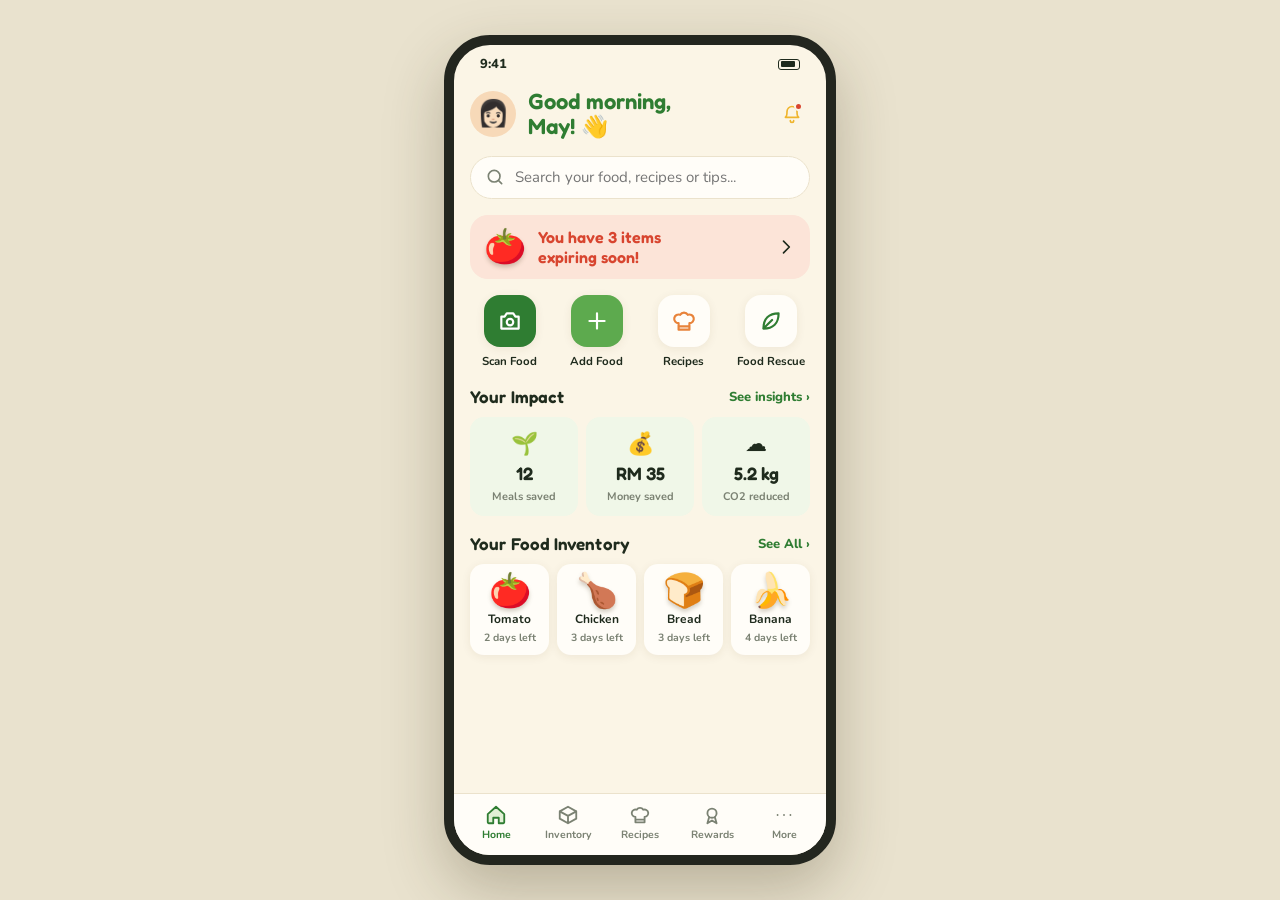
==== index.html @ e415db65 "Add files via upload" ====
<!doctype html><html lang="en"><head><meta charset="utf-8"><meta name="viewport" content="width=device-width,initial-scale=1,viewport-fit=cover"><style>body{margin:0}[hidden]{display:none!important}</style></head><body>
<title>GoodBite</title>
<link rel="stylesheet" href="https://fonts.googleapis.com/css2?family=Fredoka:wght@500;600&family=Nunito:wght@400;600;700;800&display=swap">
<style>
/* Layout: one phone-sized column. Cream ground, soft rounded cards, deep leaf green for actions,
   a wooden shelf for the pantry. Single light look on purpose, to match the GoodBite mockup. */
:root{
  color-scheme:light;
  --cream:#FBF5E6; --cream-2:#F4ECD8; --card:#FFFDF8; --line:#EBE2CC;
  --green:#2F7D32; --green-d:#1E5E26; --green-s:#E2F0D6; --green-t:#F0F7E8;
  --ink:#1F2B1D; --muted:#7B8273; --red:#D8452F; --red-s:#FCE4D8; --amber:#EFB52E; --amber-s:#FCF0CC;
  --wood:#C98B4E; --wood-l:#E3AE72; --wood-d:#9A6230; --stage:#E9E2CE;
  --display:"Fredoka","Nunito",ui-rounded,"Segoe UI",system-ui,sans-serif;
  --body:"Nunito",ui-rounded,"Segoe UI",system-ui,sans-serif;
  --r:18px; --shadow:0 2px 10px rgba(92,70,30,.08);
}
*{box-sizing:border-box;-webkit-tap-highlight-color:transparent}
html,body{height:100%}
body{margin:0;background:var(--stage);color:var(--ink);font-family:var(--body);font-size:15px;line-height:1.4;
  display:flex;align-items:center;justify-content:center;overflow:hidden}
button,input,select,textarea{font:inherit;color:inherit}
button{cursor:pointer;border:0;background:none;padding:0}
:focus-visible{outline:3px solid #7fb96f;outline-offset:2px}
h1,h2,h3{font-family:var(--display);font-weight:600;margin:0;text-wrap:balance;letter-spacing:.1px}
h1{font-size:22px} h2{font-size:17px} h3{font-size:15px}
p{margin:0}

#app{position:relative;width:100%;height:100%;background:var(--cream);display:flex;flex-direction:column;overflow:hidden}
.status{display:none}
@media (min-width:520px) and (min-height:560px){
  #app{width:392px;height:min(830px,calc(100% - 28px));border-radius:46px;border:10px solid #23261f;
    box-shadow:0 24px 60px rgba(60,50,20,.28)}
  .status{display:flex;justify-content:space-between;align-items:center;padding:10px 26px 2px;font-weight:800;font-size:13px;flex:none}
  .status i{display:inline-block;width:22px;height:11px;border:1.5px solid var(--ink);border-radius:3px;position:relative}
  .status i::after{content:"";position:absolute;inset:1.5px;right:4px;background:var(--ink);border-radius:1px}
}
#screen{flex:1;min-height:0;overflow-y:auto;overflow-x:hidden;-webkit-overflow-scrolling:touch;scrollbar-width:none}
#screen::-webkit-scrollbar{display:none}
.pg{padding:14px 16px 24px;display:flex;flex-direction:column;gap:16px;min-height:100%}
.pg.flush{padding:0;gap:0}
@keyframes inR{from{transform:translateX(28px);opacity:0}to{transform:none;opacity:1}}
@keyframes inL{from{transform:translateX(-28px);opacity:0}to{transform:none;opacity:1}}
@keyframes fade{from{opacity:0}to{opacity:1}}
.a-fwd{animation:inR .22s ease-out} .a-back{animation:inL .22s ease-out} .a-fade{animation:fade .18s ease-out}
@media (prefers-reduced-motion:reduce){*{animation:none!important;transition:none!important}}

/* nav */
#nav{flex:none;display:flex;background:var(--card);border-top:1px solid var(--line);padding:6px 6px 8px}
#nav button{flex:1;display:flex;flex-direction:column;align-items:center;gap:2px;font-size:10.5px;font-weight:700;color:var(--muted);padding:4px 0;border-radius:12px}
#nav button.on{color:var(--green)}
#nav svg{width:22px;height:22px}
#nav button.on svg{fill:var(--green-s)}
svg.ic{width:20px;height:20px;fill:none;stroke:currentColor;stroke-width:2;stroke-linecap:round;stroke-linejoin:round;flex:none}

/* common */
.top{display:flex;align-items:center;gap:10px;min-height:36px}
.top h1{flex:1;min-width:0}
.top.c h1{text-align:center}
.ib{width:36px;height:36px;border-radius:50%;display:grid;place-items:center;flex:none;position:relative}
.ib:active{background:var(--cream-2)}
.ib.sp{visibility:hidden}
.dot{position:absolute;top:6px;right:7px;width:9px;height:9px;border-radius:50%;background:var(--red);border:2px solid var(--cream)}
.card{background:var(--card);border-radius:var(--r);box-shadow:var(--shadow);padding:14px}
.row{display:flex;align-items:center;gap:10px}
.grow{flex:1;min-width:0}
.muted{color:var(--muted)} .sm{font-size:12.5px} .xs{font-size:11.5px} .b{font-weight:800}
.red{color:var(--red)} .grn{color:var(--green)} .ctr{text-align:center}
.sec{display:flex;align-items:center;justify-content:space-between}
.link{color:var(--green);font-weight:800;font-size:13px}
.btn{display:flex;align-items:center;justify-content:center;gap:8px;width:100%;padding:13px 16px;border-radius:14px;font-weight:800;font-size:15px;
  background:var(--green);color:#fff;box-shadow:0 3px 0 var(--green-d)}
.btn:active{transform:translateY(2px);box-shadow:0 1px 0 var(--green-d)}
.btn.soft{background:var(--cream-2);color:var(--ink);box-shadow:none}
.btn.ghost{background:none;color:var(--ink);box-shadow:none}
.btn.danger{background:var(--red-s);color:var(--red);box-shadow:none}
.btn.sm{padding:8px 14px;width:auto;font-size:13px;border-radius:999px;box-shadow:none}
.btn[disabled]{opacity:.45;pointer-events:none}
.search{display:flex;align-items:center;gap:8px;background:var(--card);border:1px solid var(--line);border-radius:999px;padding:9px 14px;color:var(--muted)}
.search input{border:0;background:none;outline:0;flex:1;min-width:0;color:var(--ink)}
.tabs{display:flex;background:var(--cream-2);border-radius:999px;padding:3px;gap:2px}
.tabs button{flex:1;padding:8px 6px;border-radius:999px;font-weight:700;font-size:12.5px;color:var(--muted);white-space:nowrap}
.tabs button.on{background:var(--green);color:#fff}
.chips{display:flex;gap:8px;overflow-x:auto;scrollbar-width:none;margin:0 -16px;padding:2px 16px}
.chips::-webkit-scrollbar{display:none}
.chip{flex:none;padding:7px 14px;border-radius:999px;background:var(--card);border:1px solid var(--line);font-weight:700;font-size:12.5px;display:flex;align-items:center;gap:5px}
.chip.on{background:var(--green);border-color:var(--green);color:#fff}
.tag{display:inline-block;padding:3px 10px;border-radius:999px;background:var(--green-s);color:var(--green-d);font-weight:800;font-size:11.5px}
.tag.amber{background:var(--amber-s);color:#8a6200} .tag.red{background:var(--red-s);color:var(--red)}
.fe{font-size:34px;line-height:1;filter:drop-shadow(0 3px 2px rgba(60,40,10,.22))}
.list{display:flex;flex-direction:column}
.li{display:flex;align-items:center;gap:12px;padding:12px 2px;border-bottom:1px solid var(--line);text-align:left;width:100%}
.li:last-child{border-bottom:0}
.li .e{font-size:26px;width:34px;text-align:center;flex:none}
.li .chev{color:var(--muted)}
.empty{text-align:center;color:var(--muted);padding:28px 10px;display:flex;flex-direction:column;gap:10px;align-items:center}
.empty .fe{font-size:44px}

/* home */
.hello{display:flex;align-items:center;gap:12px}
.ava{width:46px;height:46px;border-radius:50%;background:#F7D9B8;display:grid;place-items:center;font-size:26px;flex:none}
.hello h1{color:var(--green);line-height:1.15}
.alert{display:flex;align-items:center;gap:12px;background:var(--red-s);border-radius:var(--r);padding:12px 14px;width:100%;text-align:left}
.alert b{color:var(--red);font-family:var(--display);font-weight:600;font-size:16px;line-height:1.25}
.alert.ok{background:var(--green-s)} .alert.ok b{color:var(--green-d)}
.quick{display:grid;grid-template-columns:repeat(4,1fr);gap:8px}
.quick button{display:flex;flex-direction:column;align-items:center;gap:6px;font-weight:700;font-size:11.5px}
.quick span{width:52px;height:52px;border-radius:16px;display:grid;place-items:center;background:var(--card);box-shadow:var(--shadow);color:var(--green)}
.quick span.fill{background:var(--green);color:#fff}
.quick span.fill2{background:#5DAA4E;color:#fff}
.quick svg{width:26px;height:26px}
.stats{display:grid;grid-template-columns:repeat(3,1fr);gap:8px;width:100%}
.stat{background:var(--green-t);border-radius:14px;padding:12px 6px;text-align:center;display:flex;flex-direction:column;gap:2px;align-items:center}
.stat .n{font-family:var(--display);font-weight:600;font-size:18px;font-variant-numeric:tabular-nums}
.stat .l{font-size:11px;color:var(--muted);font-weight:700}
.stat .i{font-size:22px}
.card .stat{background:var(--card);box-shadow:var(--shadow)}
.prev{display:grid;grid-template-columns:repeat(4,1fr);gap:8px}
.prev button{background:var(--card);border-radius:14px;box-shadow:var(--shadow);padding:10px 4px;display:flex;flex-direction:column;align-items:center;gap:3px;min-width:0}
.prev b{font-size:12px;max-width:100%;overflow:hidden;text-overflow:ellipsis;white-space:nowrap}
.prev small{font-size:10.5px;color:var(--muted);font-weight:700}

/* shelf */
.shelf{background:var(--wood-d);border-radius:16px;padding:8px;display:grid;grid-template-columns:repeat(3,1fr);gap:6px;box-shadow:var(--shadow)}
.cell{position:relative;aspect-ratio:1/.95;border-radius:8px;background:linear-gradient(180deg,#D9A163 0%,var(--wood-l) 55%,#D49A5B 100%);
  border-bottom:9px solid var(--wood);box-shadow:inset 0 6px 10px rgba(90,50,10,.28);display:flex;align-items:center;justify-content:center;color:#fff;min-width:0}
.cell .fe{font-size:44px;margin-top:-10px}
.cell .cq,.cell .cd{position:absolute;left:7px;font-weight:800;text-shadow:0 1px 2px rgba(60,30,0,.6);font-size:11px;line-height:1.1}
.cell .cq{bottom:15px} .cell .cd{bottom:3px}
.cell.soon .cd{color:#FFE9A6} .cell.dead .cd{color:#FFD0C2}
.cell.dead .fe{filter:grayscale(.7) drop-shadow(0 3px 2px rgba(60,40,10,.22))}
.cell.blank{box-shadow:inset 0 6px 10px rgba(90,50,10,.28)}
.cell .rm{position:absolute;top:-4px;right:-4px;width:24px;height:24px;border-radius:50%;background:var(--red);color:#fff;display:grid;place-items:center;border:2px solid #fff}
.cell .rm svg{width:12px;height:12px;stroke-width:3.5}

/* scan */
.view{position:relative;border-radius:22px;overflow:hidden;background:radial-gradient(circle at 50% 40%,#6f7f4a,#2f3a22 75%);aspect-ratio:1/1.12;display:grid;place-items:center}
.view.flash{background:radial-gradient(circle at 50% 40%,#b9c98c,#56653a 75%)}
.view .big{font-size:150px;filter:drop-shadow(0 10px 12px rgba(0,0,0,.35))}
.view .lbl{position:absolute;left:50%;top:38%;transform:translateX(-50%) rotate(-6deg);background:#fff;color:#222;padding:6px 10px;border-radius:6px;font-weight:800;font-size:11px;text-align:center;white-space:nowrap;box-shadow:0 3px 8px rgba(0,0,0,.3)}
.bars{height:26px;margin-top:4px;background:repeating-linear-gradient(90deg,#111 0 2px,#fff 2px 4px,#111 4px 5px,#fff 5px 8px,#111 8px 11px,#fff 11px 12px)}
.frame{position:absolute;inset:14% 14% 26%;pointer-events:none}
.frame::before,.frame::after{content:"";position:absolute;inset:0;border:4px solid #fff;border-radius:14px;
  clip-path:polygon(0 0,22% 0,22% 4px,78% 4px,78% 0,100% 0,100% 22%,calc(100% - 4px) 22%,calc(100% - 4px) 78%,100% 78%,100% 100%,78% 100%,78% calc(100% - 4px),22% calc(100% - 4px),22% 100%,0 100%,0 78%,4px 78%,4px 22%,0 22%)}
.frame::after{display:none}
.demo{position:absolute;top:10px;left:10px;background:rgba(0,0,0,.55);color:#fff;font-weight:800;font-size:11px;padding:4px 10px;border-radius:999px;letter-spacing:.4px;text-transform:uppercase}
.scanmsg{position:absolute;left:12px;right:12px;bottom:12px;background:var(--card);border-radius:14px;padding:10px 12px;display:flex;gap:10px;align-items:center}
.line{position:absolute;left:14%;right:14%;height:3px;background:#b6f08a;box-shadow:0 0 12px #b6f08a;top:16%;animation:sweep 1.1s ease-in-out infinite alternate}
@keyframes sweep{to{top:72%}}
.camrow{display:flex;justify-content:space-around;align-items:center}
.camrow button{display:flex;flex-direction:column;align-items:center;gap:4px;font-size:12px;font-weight:700}
.camrow .rb{width:46px;height:46px;border-radius:50%;border:1.5px solid var(--line);background:var(--card);display:grid;place-items:center}
.camrow .rb.on{background:var(--amber-s);border-color:var(--amber)}
.shut{width:68px;height:68px;border-radius:50%;background:var(--green);display:grid;place-items:center;box-shadow:0 3px 0 var(--green-d)}
.camrow .shut{justify-content:center}
.shut::after{content:"";width:40px;height:40px;border-radius:50%;border:3px solid #fff;background:rgba(255,255,255,.9)}

/* forms */
.field{display:flex;flex-direction:column;gap:6px}
.field label,.flabel{font-weight:800;font-size:12.5px;color:var(--muted)}
.inp{background:var(--card);border:1px solid var(--line);border-radius:12px;padding:11px 12px;width:100%;outline:0;min-width:0}
.inp:focus{border-color:var(--green)}
textarea.inp{resize:none;min-height:70px}
.kv{display:flex;align-items:center;justify-content:space-between;gap:12px;padding:10px 0;border-bottom:1px solid var(--line)}
.kv:last-child{border:0}
.kv .inp{width:auto;max-width:170px;padding:8px 10px}
.step{display:flex;align-items:center;gap:14px}
.step button{width:34px;height:34px;border-radius:50%;border:1.5px solid var(--line);background:var(--card);display:grid;place-items:center}
.step b{min-width:22px;text-align:center;font-size:17px;font-variant-numeric:tabular-nums}
.hero-food{font-size:120px;line-height:1.1;text-align:center;filter:drop-shadow(0 10px 10px rgba(60,40,10,.2))}
.bar{height:12px;border-radius:999px;background:var(--cream-2);overflow:hidden}
.bar>i{display:block;height:100%;border-radius:999px;background:var(--green)}
.bar>i.amber{background:var(--amber)} .bar>i.red{background:var(--red)}
.two{display:grid;grid-template-columns:1fr 1fr;gap:10px}
.mini{background:var(--card);border:1px solid var(--line);border-radius:14px;padding:10px 12px}
.mini .v{font-family:var(--display);font-weight:600;font-size:16px}
.toggle{width:46px;height:28px;border-radius:999px;background:#d6cfbb;position:relative;flex:none;transition:background .15s}
.toggle::after{content:"";position:absolute;top:3px;left:3px;width:22px;height:22px;border-radius:50%;background:#fff;transition:left .15s}
.toggle.on{background:var(--green)} .toggle.on::after{left:21px}
.check{width:22px;height:22px;border-radius:6px;border:2px solid #cfc7b0;display:grid;place-items:center;flex:none;color:#fff}
.check.on{background:var(--green);border-color:var(--green)}
.check svg{width:14px;height:14px;stroke-width:3.5}

/* recipes */
.photo{position:relative;border-radius:16px;background:linear-gradient(135deg,var(--a),var(--b));display:grid;place-items:center;overflow:hidden}
.photo::before{content:"";position:absolute;width:62%;aspect-ratio:1;border-radius:50%;background:rgba(255,255,255,.88);box-shadow:0 6px 14px rgba(0,0,0,.15),inset 0 0 0 8px rgba(255,255,255,.6)}
.photo span{position:relative;filter:drop-shadow(0 4px 4px rgba(0,0,0,.2))}
.rcard{background:var(--card);border-radius:var(--r);box-shadow:var(--shadow);overflow:hidden;position:relative;text-align:left;width:100%;display:block}
.rcard .photo{height:118px;border-radius:0;font-size:58px}
.rcard .photo::before{width:auto;height:84%}
.rcard .inf{padding:10px 44px 12px 14px}
.heart{position:absolute;width:34px;height:34px;border-radius:50%;background:var(--card);display:grid;place-items:center;color:var(--red);box-shadow:var(--shadow)}
.heart.on svg{fill:var(--red)}
.rcard .heart{right:10px;bottom:10px}
.sug{display:grid;grid-template-columns:repeat(3,1fr);gap:8px}
.sug button{text-align:left;min-width:0}
.sug .photo{aspect-ratio:1;font-size:36px;border-radius:14px}
.sug b{display:block;font-size:12px;margin-top:5px;line-height:1.2}
.rhero{height:190px;border-radius:0;font-size:96px}
.rhero::before{width:auto;height:80%}
.over{position:absolute;top:10px;left:12px;right:12px;display:flex;justify-content:space-between}
.over .ib{background:var(--card);box-shadow:var(--shadow)}
.stepn{width:26px;height:26px;border-radius:8px;background:var(--green);color:#fff;font-weight:800;display:grid;place-items:center;flex:none;font-size:13px}

/* rewards / misc */
.pts{font-family:var(--display);font-weight:600;font-size:30px;line-height:1}
.coin{width:44px;height:44px;border-radius:50%;background:radial-gradient(circle at 35% 30%,#FFE28A,#EFB52E);display:grid;place-items:center;font-size:22px;box-shadow:0 2px 0 #c98f12}
.logo{width:46px;height:46px;border-radius:12px;display:grid;place-items:center;font-size:24px;background:var(--green-t);flex:none}
.plan{border:2px solid var(--line);border-radius:16px;padding:12px;text-align:center;background:var(--card);position:relative}
.plan.on{border-color:var(--green);background:var(--green-t)}
.plan .v{font-family:var(--display);font-weight:600;font-size:18px}
.opt{display:flex;align-items:center;gap:12px;background:var(--card);border-radius:var(--r);box-shadow:var(--shadow);padding:14px;text-align:left;width:100%}
details{border-bottom:1px solid var(--line);padding:12px 0}
details:last-child{border:0}
summary{font-weight:800;cursor:pointer}
details p{margin-top:8px;color:var(--muted)}

/* sheet + toast */
#sheet{position:absolute;inset:0;background:rgba(40,35,20,.45);display:flex;align-items:flex-end;z-index:20;animation:fade .15s}
#sheet .sh{background:var(--cream);border-radius:24px 24px 0 0;padding:20px 18px 22px;width:100%;display:flex;flex-direction:column;gap:12px;max-height:88%;overflow-y:auto;animation:up .2s ease-out}
@keyframes up{from{transform:translateY(40px)}to{transform:none}}
#toast{position:absolute;left:16px;right:16px;bottom:84px;z-index:30;background:var(--ink);color:#fff;border-radius:14px;padding:12px 14px;font-weight:700;font-size:13.5px;text-align:center;animation:fade .15s;pointer-events:none}
</style>

<div id="app">
  <div class="status" aria-hidden="true"><span>9:41</span><i></i></div>
  <main id="screen"></main>
  <nav id="nav" aria-label="Main"></nav>
  <div id="sheet" hidden></div>
  <div id="toast" role="status" hidden></div>
</div>
<script>
/* ---------- sample catalogue (prices are rough Malaysian supermarket prices, in RM) ---------- */
const FOODS={
  tomato:{n:'Tomato',e:'🍅',c:'Vegetables',p:1.2,co:.15,life:7,u:'piece'},
  banana:{n:'Banana',e:'🍌',c:'Fruits',p:.8,co:.1,life:6,u:'piece'},
  milk:{n:'Milk',e:'🥛',c:'Dairy',p:7.5,co:1.2,life:8,u:'carton'},
  egg:{n:'Eggs',e:'🥚',c:'Dairy',p:.6,co:.3,life:14,u:'piece'},
  carrot:{n:'Carrot',e:'🥕',c:'Vegetables',p:.9,co:.1,life:10,u:'piece'},
  broccoli:{n:'Broccoli',e:'🥦',c:'Vegetables',p:4.5,co:.3,life:7,u:'head'},
  chicken:{n:'Chicken',e:'🍗',c:'Meat',p:9,co:1.8,life:4,u:'pack'},
  lettuce:{n:'Lettuce',e:'🥬',c:'Vegetables',p:3.5,co:.3,life:6,u:'head'},
  onion:{n:'Onion',e:'🧅',c:'Vegetables',p:.7,co:.1,life:21,u:'piece'},
  rice:{n:'Rice',e:'🍚',c:'Pantry',p:14,co:2.5,life:180,u:'bag'},
  cheese:{n:'Cheese',e:'🧀',c:'Dairy',p:8.9,co:1.5,life:14,u:'block'},
  pepper:{n:'Red Capsicum',e:'🫑',c:'Vegetables',p:3.2,co:.2,life:8,u:'piece'},
  bread:{n:'Bread',e:'🍞',c:'Pantry',p:4.2,co:.6,life:5,u:'loaf'},
  pasta:{n:'Pasta',e:'🍝',c:'Pantry',p:5.5,co:.8,life:240,u:'pack'},
  mango:{n:'Mango',e:'🥭',c:'Fruits',p:4,co:.3,life:5,u:'piece'},
  garlic:{n:'Garlic',e:'🧄',c:'Vegetables',p:1.5,co:.05,life:30,u:'bulb'},
  chilli:{n:'Chilli',e:'🌶️',c:'Vegetables',p:.4,co:.03,life:10,u:'piece'},
  oil:{n:'Cooking oil',e:'🫒',c:'Pantry',p:8,co:1,life:300,u:'bottle'},
  soy:{n:'Soy sauce',e:'🍶',c:'Pantry',p:5,co:.4,life:300,u:'bottle'},
  anchovy:{n:'Ikan bilis',e:'🐟',c:'Pantry',p:6,co:.9,life:90,u:'pack'},
  flour:{n:'Flour',e:'🌾',c:'Pantry',p:3.5,co:.5,life:180,u:'pack'},
  sugar:{n:'Sugar',e:'🧂',c:'Pantry',p:3,co:.4,life:300,u:'pack'},
  santan:{n:'Coconut milk',e:'🥥',c:'Pantry',p:2.8,co:.5,life:120,u:'box'},
  noodles:{n:'Yellow noodles',e:'🍜',c:'Pantry',p:2.5,co:.4,life:5,u:'pack'},
  potato:{n:'Potato',e:'🥔',c:'Vegetables',p:.9,co:.1,life:28,u:'piece'},
  ginger:{n:'Ginger',e:'🫚',c:'Vegetables',p:1,co:.05,life:21,u:'piece'},
  cucumber:{n:'Cucumber',e:'🥒',c:'Vegetables',p:1.5,co:.1,life:7,u:'piece'},
  mushroom:{n:'Mushrooms',e:'🍄',c:'Vegetables',p:5.5,co:.3,life:5,u:'pack'},
  prawn:{n:'Prawns',e:'🦐',c:'Meat',p:15,co:2.2,life:2,u:'pack'},
  fish:{n:'Fish',e:'🐟',c:'Meat',p:12,co:1.6,life:2,u:'piece'},
  beef:{n:'Beef',e:'🥩',c:'Meat',p:18,co:5,life:3,u:'pack'},
  apple:{n:'Apple',e:'🍎',c:'Fruits',p:1.8,co:.1,life:21,u:'piece'},
  watermelon:{n:'Watermelon',e:'🍉',c:'Fruits',p:9,co:.5,life:6,u:'piece'},
  lime:{n:'Limau kasturi',e:'🍋',c:'Fruits',p:.3,co:.02,life:14,u:'piece'},
  butter:{n:'Butter',e:'🧈',c:'Dairy',p:11,co:2,life:60,u:'block'},
  corn:{n:'Sweetcorn',e:'🌽',c:'Vegetables',p:2,co:.2,life:5,u:'piece'},
  cabbage:{n:'Cabbage',e:'🥗',c:'Vegetables',p:3,co:.2,life:10,u:'head'}
};
const CATS=['Fruits','Vegetables','Dairy','Meat','Pantry'];
const CAT_EMOJI={Fruits:'🍊',Vegetables:'🥗',Dairy:'🥛',Meat:'🍖',Pantry:'🥫'};

const RECIPES=[
 {id:'tomato-pasta',n:'Tomato Chicken Pasta',e:'🍝',a:'#F7C873',b:'#E5673A',t:20,diff:'Easy',rate:4.8,rev:320,veg:false,
  ing:[['tomato','3 tomatoes'],['chicken','1 pack chicken'],['pasta','200 g pasta'],['onion','1 onion'],['garlic','3 cloves garlic'],['oil','2 tbsp cooking oil']],
  steps:['Boil the pasta in salted water until just soft. Drain and keep a cup of the water.','Chop the tomatoes, onion and garlic. Cut the chicken into bite-sized pieces.','Fry the onion and garlic in oil until they smell good, then add the chicken and cook until golden.','Add the tomatoes and a splash of pasta water. Simmer for 8 minutes until saucy.','Toss in the pasta, season with salt and pepper, and serve hot.']},
 {id:'telur-tomato',n:'Tomato Egg Stir-Fry',e:'🍳',a:'#FFE08A',b:'#F08A4B',t:10,diff:'Easy',rate:4.7,rev:512,veg:true,
  ing:[['tomato','2 tomatoes'],['egg','3 eggs'],['onion','1/2 onion'],['garlic','2 cloves garlic'],['soy','1 tsp soy sauce']],
  steps:['Beat the eggs with a pinch of salt. Cut the tomatoes into wedges.','Scramble the eggs in a hot oiled pan until just set. Take them out.','Fry the onion and garlic, add the tomatoes and cook until soft and juicy.','Return the eggs, add soy sauce and stir gently. Serve with rice.']},
 {id:'nasi-goreng',n:'Nasi Goreng Kampung',e:'🍛',a:'#F3D08B',b:'#B9772E',t:20,diff:'Easy',rate:4.9,rev:864,veg:false,
  ing:[['rice','2 cups cooked rice'],['egg','2 eggs'],['onion','1 onion'],['garlic','3 cloves garlic'],['chilli','3 chillies'],['anchovy','A handful of ikan bilis']],
  steps:['Pound or blend the onion, garlic and chillies into a rough paste.','Fry the ikan bilis until crispy, then set aside.','Fry the paste until fragrant. Push it aside and scramble the eggs in the same wok.','Add the rice and stir-fry on high heat. Season with salt and a little soy sauce.','Top with the crispy ikan bilis and serve.']},
 {id:'ayam-merah',n:'Ayam Masak Merah',e:'🥘',a:'#F4A27A',b:'#B8322A',t:40,diff:'Medium',rate:4.8,rev:431,veg:false,
  ing:[['chicken','1 pack chicken'],['tomato','2 tomatoes'],['onion','2 onions'],['garlic','4 cloves garlic'],['chilli','5 chillies'],['ginger','A thumb of ginger']],
  steps:['Rub the chicken with salt and turmeric, then fry until lightly golden.','Blend the onion, garlic, ginger and chillies into a paste.','Fry the paste in oil until the oil separates and it turns deep red.','Add chopped tomatoes, a little sugar and water. Simmer until thick.','Add the chicken, coat it well and cook for 10 more minutes.']},
 {id:'lettuce-wrap',n:'Chicken Lettuce Wraps',e:'🥬',a:'#CBE8A6',b:'#5DAA4E',t:15,diff:'Easy',rate:4.6,rev:198,veg:false,
  ing:[['lettuce','1 head lettuce'],['chicken','1 pack chicken'],['carrot','1 carrot'],['garlic','2 cloves garlic'],['soy','1 tbsp soy sauce']],
  steps:['Wash the lettuce and separate the leaves into cups.','Mince the chicken and grate the carrot.','Fry the garlic, add the chicken and cook through. Stir in the carrot and soy sauce.','Spoon the filling into the lettuce cups and eat with your hands.']},
 {id:'broccoli-garlic',n:'Garlic Broccoli Stir-Fry',e:'🥦',a:'#D7EDB5',b:'#3F8E46',t:10,diff:'Easy',rate:4.5,rev:276,veg:true,
  ing:[['broccoli','1 head broccoli'],['carrot','1 carrot'],['garlic','4 cloves garlic'],['soy','1 tbsp soy sauce']],
  steps:['Cut the broccoli into florets and slice the carrot thinly.','Blanch both in boiling water for 1 minute, then drain.','Fry the garlic until golden, add the vegetables and soy sauce, and toss for 2 minutes.']},
 {id:'cekodok',n:'Cekodok Pisang',e:'🍩',a:'#FFE9A8',b:'#D9962E',t:15,diff:'Easy',rate:4.9,rev:647,veg:true,
  ing:[['banana','3 ripe bananas'],['flour','1 cup flour'],['sugar','1 tbsp sugar'],['oil','Oil for frying']],
  steps:['Mash the bananas with a fork. The riper the better.','Mix in the flour, sugar and a pinch of salt to make a thick batter.','Drop spoonfuls into hot oil and fry until deep golden brown.','Drain on paper and eat while warm.']},
 {id:'bubur-ayam',n:'Bubur Ayam',e:'🥣',a:'#FBEFC9',b:'#D8B15E',t:35,diff:'Easy',rate:4.7,rev:389,veg:false,
  ing:[['rice','1/2 cup rice'],['chicken','1 pack chicken'],['ginger','A thumb of ginger'],['onion','1 onion']],
  steps:['Rinse the rice and boil it with 6 cups of water, the ginger and the chicken.','When the chicken is cooked, take it out, shred it and put it back.','Keep simmering and stirring until the rice breaks down and turns creamy.','Season with salt and white pepper. Top with fried onion.']},
 {id:'cheese-toast',n:'Cheesy Egg Toastie',e:'🥪',a:'#FFE39A',b:'#E0A23C',t:10,diff:'Easy',rate:4.6,rev:233,veg:true,
  ing:[['bread','2 slices bread'],['egg','2 eggs'],['cheese','2 slices cheese'],['butter','A little butter']],
  steps:['Beat the eggs and cook a thin omelette in a buttered pan.','Lay the cheese on the omelette and fold it to the size of the bread.','Sandwich it between the bread and toast both sides until crisp and golden.']},
 {id:'sup-sayur',n:'Sup Sayur',e:'🍲',a:'#E3F1C4',b:'#7FB65A',t:25,diff:'Easy',rate:4.4,rev:154,veg:true,
  ing:[['carrot','2 carrots'],['broccoli','1/2 head broccoli'],['tomato','1 tomato'],['onion','1 onion'],['garlic','2 cloves garlic'],['potato','1 potato']],
  steps:['Chop all the vegetables into bite-sized pieces.','Fry the onion and garlic in a pot until soft.','Add the carrot, potato and 4 cups of water. Boil for 12 minutes.','Add the broccoli and tomato and cook 5 more minutes. Season with salt and pepper.']},
 {id:'mee-goreng',n:'Mee Goreng Mamak',e:'🍜',a:'#F6C98A',b:'#C6532B',t:20,diff:'Medium',rate:4.8,rev:702,veg:false,
  ing:[['noodles','1 pack yellow noodles'],['egg','2 eggs'],['tomato','1 tomato'],['potato','1 boiled potato'],['chilli','2 chillies'],['lime','1 limau kasturi']],
  steps:['Mix soy sauce, chilli paste and a little tomato sauce in a bowl.','Fry sliced chillies and garlic, then add the noodles and the sauce.','Push the noodles aside, scramble the eggs, then mix everything together.','Add the potato and tomato, toss on high heat and squeeze lime over the top.']},
 {id:'susu-lobak',n:'Carrot Milk Juice',e:'🥤',a:'#FFD9A8',b:'#F08A3C',t:5,diff:'Easy',rate:4.5,rev:176,veg:true,
  ing:[['carrot','2 carrots'],['milk','1 cup milk'],['sugar','1 tbsp sugar']],
  steps:['Peel and chop the carrots.','Blend the carrots with the milk, sugar and a few ice cubes until smooth.','Pour into a glass and drink it cold.']}
].map(r=>({...r,ing:r.ing.map(([k,q])=>({k,q}))}));

/* All partners below are made up for the demo. */
const REWARDS=[
 {id:'r1',n:'Pasar Segar Grocer',d:'RM5 e-voucher',e:'🛒',pts:100},
 {id:'r3',n:'Kopi Kawan Café',d:'Free drink',e:'🥤',pts:150},
 {id:'r2',n:'Hijau Living Pack',d:'Reusable food bag',e:'🛍️',pts:200},
 {id:'r5',n:'Dapur Daun Studio',d:'10% off a cooking class',e:'👩‍🍳',pts:250},
 {id:'r4',n:'Pasar Segar Grocer',d:'RM15 e-voucher',e:'🧺',pts:400}
];
const PARTNERS={donate:'Kongsi Makan Food Bank',recycle:'Tanah Subur Compost Hub'};
const AREAS=['Subang Jaya','Petaling Jaya','Kuala Lumpur','Shah Alam','Puchong','Cheras','Bangsar'];
const SLOTS=['9am – 12pm','12pm – 3pm','3pm – 6pm','6pm – 9pm'];
const SCAN={camera:['lettuce','mango','mushroom','cucumber','apple','prawn'],barcode:['milk','cheese','bread','butter','noodles','santan']};
/* ---------- helpers ---------- */
const KEY='goodbite.v1';
const scr=document.getElementById('screen'),navEl=document.getElementById('nav'),sheetEl=document.getElementById('sheet'),toastEl=document.getElementById('toast');
const esc=s=>String(s??'').replace(/[&<>"']/g,c=>({'&':'&amp;','<':'&lt;','>':'&gt;','"':'&quot;',"'":'&#39;'}[c]));
const today=()=>{const d=new Date();d.setHours(0,0,0,0);return d};
const iso=d=>`${d.getFullYear()}-${String(d.getMonth()+1).padStart(2,'0')}-${String(d.getDate()).padStart(2,'0')}`;
const addDays=n=>{const d=today();d.setDate(d.getDate()+n);return iso(d)};
const parse=s=>{const[a,b,c]=String(s).split('-').map(Number);return new Date(a,(b||1)-1,c||1)};
const diff=(a,b)=>Math.round((parse(a)-parse(b))/864e5);
const daysLeft=it=>diff(it.expiry,iso(today()));
const fmtDate=s=>parse(s).toLocaleDateString('en-GB',{day:'numeric',month:'short',year:'numeric'});
const rm=n=>{const v=Math.round(n*100)/100;return 'RM '+(Number.isInteger(v)?v:v.toFixed(2))};
const kg=n=>(Math.round(n*10)/10).toFixed(1)+' kg';
const uid=()=>Math.random().toString(36).slice(2,9);
const dayLabel=d=>d<0?'Expired':d===0?'Expires today':d===1?'1 day left':d+' days left';
const units=it=>{const u=it.u||'piece',q=it.qty;if(q===1)return'1 '+u;return q+' '+(u==='loaf'?'loaves':/(ch|x)$/.test(u)?u+'es':u+'s')};
const IC={home:'M3 11l9-8 9 8v9a1 1 0 0 1-1 1h-5v-6H9v6H4a1 1 0 0 1-1-1z',box:'M3 8l9-5 9 5v8l-9 5-9-5zM3 8l9 5 9-5M12 13v8',
 chef:'M7 14a4 4 0 1 1 1.5-7.7 4 4 0 0 1 7 0A4 4 0 1 1 17 14v6H7zM7 17h10',medal:'M12 15a5 5 0 1 0 0-10 5 5 0 0 0 0 10zM9 14l-2 7 5-3 5 3-2-7',
 more:'M5 12h.01M12 12h.01M19 12h.01',back:'M15 5l-7 7 7 7',chev:'M9 5l7 7-7 7',bell:'M6 9a6 6 0 0 1 12 0c0 6 2 7 2 7H4s2-1 2-7zM10 20a2 2 0 0 0 4 0',
 search:'M11 18a7 7 0 1 0 0-14 7 7 0 0 0 0 14zM20 20l-4-4',heart:'M12 20s-7-4.5-7-10a4 4 0 0 1 7-2.5A4 4 0 0 1 19 10c0 5.5-7 10-7 10z',
 camera:'M4 8h3l2-3h6l2 3h3v11H4zM12 16a3 3 0 1 0 0-6 3 3 0 0 0 0 6z',plus:'M12 5v14M5 12h14',minus:'M5 12h14',
 leaf:'M5 19c0-9 5-14 14-14 0 9-5 14-14 14zM5 19l8-8',image:'M4 5h16v14H4zM4 16l5-5 4 4 3-3 4 4M9 9h.01',flash:'M13 3L5 13h6l-1 8 8-10h-6z',
 clock:'M12 21a9 9 0 1 0 0-18 9 9 0 0 0 0 18zM12 7v5l3 2',check:'M5 12l5 5 9-10',x:'M6 6l12 12M18 6L6 18',
 gear:'M12 15a3 3 0 1 0 0-6 3 3 0 0 0 0 6zM12 2v3M12 19v3M2 12h3M19 12h3M5 5l2 2M17 17l2 2M19 5l-2 2M7 17l-2 2',
 help:'M12 21a9 9 0 1 0 0-18 9 9 0 0 0 0 18zM9.5 9a2.5 2.5 0 1 1 3.5 2.3c-.7.4-1 1-1 1.7M12 17h.01',info:'M12 21a9 9 0 1 0 0-18 9 9 0 0 0 0 18zM12 11v5M12 8h.01',
 activity:'M3 12h4l3-8 4 16 3-8h4',calendar:'M4 6h16v14H4zM4 10h16M8 3v4M16 3v4',edit:'M4 20h4L19 9l-4-4L4 16z',crown:'M3 8l4 4 5-7 5 7 4-4-2 11H5z'};
const ic=(n,c='')=>`<svg class="ic ${c}" viewBox="0 0 24 24" aria-hidden="true"><path d="${IC[n]}"/></svg>`;

/* ---------- state ---------- */
let state,stack=[{s:'home'}];
const ui={invCat:'All',invEdit:false,invQ:'',homeQ:'',recTab:'mine',recChip:null,recQ:'',recFav:false,insTab:'week',rewTab:'rewards',
  scanMode:'camera',flash:false,scanning:false,scanIdx:{camera:0,barcode:0},rTab:'ing',plan:'yearly',draft:{},rdraft:{},cook:null};

function mkItem(key,qty,expiry,o={}){const f=FOODS[key]||{};
  return{id:uid(),key,name:o.name||f.n||key,e:o.e||f.e||CAT_EMOJI[o.cat]||'🍽️',cat:o.cat||f.c||'Pantry',qty,expiry,added:o.added||iso(today()),
    price:f.p??3,co:f.co??.3,u:f.u||'piece'}}
function seed(){
  const inv=[['tomato',4,2,5],['banana',5,4,2],['milk',1,6,2],['egg',6,7,7],['carrot',3,5,5],['broccoli',2,6,1],['chicken',2,3,1],['lettuce',1,4,2],
    ['onion',3,10,11],['rice',1,20,40],['cheese',1,8,6],['pepper',2,5,3],['bread',1,3,2],['pasta',1,60,30],['mango',1,-1,6]];
  const L=(t,key,qty,ago,r,co)=>({t,key,name:FOODS[key].n,e:FOODS[key].e,qty,d:addDays(-ago),rm:r,co});
  return{v:1,user:{name:'May',email:'may@email.com',plan:null},loggedOut:false,
    inventory:inv.map(([k,q,d,a])=>mkItem(k,q,addDays(d),{added:addDays(-a)})),
    log:[L('used','milk',1,1,7.5,.5),L('used','chicken',2,2,18,1.2),L('used','tomato',2,3,1,.2),L('used','egg',3,4,1.5,.5),
      L('used','carrot',1,12,1,.3),L('used','onion',1,20,1,.2),L('used','fish',2,40,5,2.3),
      L('wasted','banana',2,3,1.6,.2),L('wasted','banana',1,10,.8,.1),L('wasted','banana',2,24,1.6,.2),L('wasted','banana',1,45,.8,.1),
      L('wasted','lettuce',1,5,3.5,.3),L('wasted','lettuce',1,17,3.5,.3),L('wasted','lettuce',1,38,3.5,.3),
      L('wasted','milk',1,13,7.5,1.2),L('wasted','milk',1,50,7.5,1.2)],
    points:320,
    hist:[{d:addDays(-1),label:'Used Milk',pts:10},{d:addDays(-2),label:'Cooked Ayam Masak Merah',pts:30},{d:addDays(-3),label:'Used Tomato',pts:15},
      {d:addDays(-4),label:'Used Eggs',pts:15},{d:addDays(-9),label:'Welcome bonus',pts:250}],
    fav:['tomato-pasta'],redeemed:[],rescue:[],settings:{notif:true,days:3},notifSeen:''};
}
function load(){try{const s=JSON.parse(localStorage.getItem(KEY));if(s&&s.v===1&&Array.isArray(s.inventory))return s}catch(e){}return null}
function save(){try{localStorage.setItem(KEY,JSON.stringify(state))}catch(e){}}
state=load()||seed();

/* ---------- logic ---------- */
function sweep(){let ch=false;state.inventory.forEach(it=>{if(daysLeft(it)<0&&!it.wasted){it.wasted=true;ch=true;
  state.log.push({t:'wasted',key:it.key,name:it.name,e:it.e,qty:it.qty,d:iso(today()),rm:it.price*it.qty,co:it.co*it.qty})}});if(ch)save()}
function addPts(pts,label){state.points+=pts;state.hist.unshift({d:iso(today()),label,pts})}
function dropItem(it){state.inventory=state.inventory.filter(x=>x!==it)}
function useFood(it,qty,label){qty=Math.min(qty,it.qty);const pts=qty*5+(daysLeft(it)<=state.settings.days?5:0);
  state.log.push({t:'used',key:it.key,name:it.name,e:it.e,qty,d:iso(today()),rm:it.price*qty,co:it.co*qty});
  if(label!==false)addPts(pts,label||'Used '+it.name);it.qty-=qty;if(it.qty<=0)dropItem(it);return pts}
function wasteFood(it){if(!it.wasted)state.log.push({t:'wasted',key:it.key,name:it.name,e:it.e,qty:it.qty,d:iso(today()),rm:it.price*it.qty,co:it.co*it.qty});dropItem(it)}
const byId=id=>state.inventory.find(i=>i.id===id);
const sorted=()=>[...state.inventory].sort((a,b)=>daysLeft(a)-daysLeft(b));
const expiring=()=>sorted().filter(i=>{const d=daysLeft(i);return d>=0&&d<=state.settings.days});
const expired=()=>sorted().filter(i=>daysLeft(i)<0);
const owned=k=>state.inventory.filter(i=>i.key===k&&daysLeft(i)>=0).sort((a,b)=>daysLeft(a)-daysLeft(b));
const have=r=>r.ing.filter(g=>owned(g.k).length);
const urgency=r=>have(r).reduce((s,g)=>s+1+6/(daysLeft(owned(g.k)[0])+1),0);
const ingName=k=>(FOODS[k]||{}).n||k;
function stats(days){const from=days?addDays(-days+1):'0000';const r={saved:0,rm:0,co:0,wasted:0,wrm:0};
  state.log.forEach(l=>{if(l.d<from)return;if(l.t==='used'){r.saved+=l.qty;r.rm+=l.rm;r.co+=l.co}else{r.wasted+=l.qty;r.wrm+=l.rm}});return r}
function topWasted(){const m={};state.log.filter(l=>l.t==='wasted').forEach(l=>{(m[l.name]=m[l.name]||{name:l.name,e:l.e,key:l.key,n:0}).n++});
  return Object.values(m).sort((a,b)=>b.n-a.n).slice(0,3)}
const notifSig=()=>[...expired(),...expiring()].map(i=>i.id+daysLeft(i)).join(',');

/* ---------- shell ---------- */
function go(s,p={},replace){if(replace)stack.pop();stack.push({s,p});render('fwd')}
function back(){if(stack.length>1)stack.pop();else stack=[{s:'home'}];render('back')}
function tab(s){stack=[{s}];render('fade')}
function toast(m){toastEl.textContent=m;toastEl.hidden=false;clearTimeout(toast.t);toast.t=setTimeout(()=>toastEl.hidden=true,2400)}
function sheet(h){sheetEl.innerHTML=`<div class="sh" role="dialog" aria-modal="true">${h}</div>`;sheetEl.hidden=false}
function closeSheet(){sheetEl.hidden=true;sheetEl.innerHTML=''}
const TABS=[['home','Home','home'],['inventory','Inventory','box'],['recipes','Recipes','chef'],['rewards','Rewards','medal'],['more','More','more']];
function render(anim){
  sweep();
  if(state.loggedOut){scr.innerHTML=`<div class="pg a-fade">${welcome()}</div>`;navEl.hidden=true;return}
  const cur=stack[stack.length-1],S=SCREENS[cur.s],keep=anim==='keep'?scr.scrollTop:0;
  scr.innerHTML=`<div class="pg ${S.flush?'flush':''} ${anim&&anim!=='keep'?'a-'+anim:''}">${S.html(cur.p||{})}</div>`;
  scr.scrollTop=keep;
  navEl.hidden=!S.nav;
  navEl.innerHTML=TABS.map(([s,l,i])=>`<button data-a="tab" data-s="${s}" class="${stack[0].s===s?'on':''}" ${stack[0].s===s?'aria-current="page"':''}>${ic(i)}${l}</button>`).join('');
}
const topBar=(title,o={})=>`<div class="top ${o.center?'c':''}">${o.noback?'':`<button class="ib" data-a="back" aria-label="Back">${ic('back')}</button>`}<h1>${title}</h1>${o.right||(o.center?'<span class="ib sp"></span>':'')}</div>`;
const tabsH=(key,opts)=>`<div class="tabs" role="tablist">${opts.map(([v,l])=>`<button role="tab" data-a="set" data-k="${key}" data-v="${v}" class="${ui[key]===v?'on':''}">${l}</button>`).join('')}</div>`;
const photo=(r,cls='')=>`<div class="photo ${cls}" style="--a:${r.a};--b:${r.b}"><span>${r.e}</span></div>`;

/* ---------- screens ---------- */
const SCREENS={};

SCREENS.home={nav:true,html(){
  const hr=new Date().getHours(),g=hr<12?'Good morning':hr<18?'Good afternoon':'Good evening';
  const unseen=state.settings.notif&&notifSig()&&notifSig()!==state.notifSeen;
  return`<div class="hello"><div class="ava">👩🏻</div><h1 class="grow">${g},<br>${esc(state.user.name)}! 👋</h1>
    <button class="ib" data-a="go" data-s="notifs" aria-label="Notifications" style="color:var(--amber)">${ic('bell')}${unseen?'<span class="dot"></span>':''}</button></div>
  <label class="search">${ic('search')}<input id="home-q" type="search" placeholder="Search your food, recipes or tips..." data-q="home" value="${esc(ui.homeQ)}" autocomplete="off"></label>
  <div id="homeBody" style="display:flex;flex-direction:column;gap:16px">${homeBody()}</div>`}};
function homeBody(){
  const q=ui.homeQ.trim().toLowerCase();
  if(q){const f=state.inventory.filter(i=>i.name.toLowerCase().includes(q)),r=RECIPES.filter(r=>r.n.toLowerCase().includes(q)||r.ing.some(g=>ingName(g.k).toLowerCase().includes(q)));
    const tip=topWasted().find(t=>t.name.toLowerCase().includes(q));
    if(!f.length&&!r.length)return`<div class="empty"><span class="fe">🔍</span><p>Nothing found for "${esc(ui.homeQ)}".<br>Try another word, like "tomato".</p></div>`;
    return(f.length?`<div><h2>Your food</h2><div class="list">${f.map(foodRow).join('')}</div></div>`:'')+
      (r.length?`<div><h2>Recipes</h2><div class="list">${r.map(x=>`<button class="li" data-a="go" data-s="recipe" data-id="${x.id}"><span class="e">${x.e}</span><span class="grow"><b>${x.n}</b><br><span class="sm muted">${x.t} mins • Uses ${have(x).length} of your ingredients</span></span>${ic('chev','chev')}</button>`).join('')}</div></div>`:'')+
      (tip?`<div class="card" style="background:var(--green-s)"><b>GoodBite Tip</b><p class="sm">You often don't finish ${tip.name.toLowerCase()}. Try buying a smaller quantity next time!</p></div>`:'')}
  const ex=expiring(),s=stats(0),pv=sorted().filter(i=>daysLeft(i)>=0).slice(0,4);
  return`<button class="alert ${ex.length?'':'ok'}" data-a="go" data-s="expiring"><span class="fe">${ex.length?ex[0].e:'🥳'}</span>
    <b class="grow">${ex.length?`You have ${ex.length} item${ex.length>1?'s':''}<br>expiring soon!`:'Nothing is expiring soon.<br>Nice work!'}</b>${ic('chev')}</button>
  <div class="quick">
    <button data-a="go" data-s="scan"><span class="fill">${ic('camera')}</span>Scan Food</button>
    <button data-a="addNew"><span class="fill2">${ic('plus')}</span>Add Food</button>
    <button data-a="tab" data-s="recipes"><span style="color:#E8833A">${ic('chef')}</span>Recipes</button>
    <button data-a="go" data-s="rescue"><span>${ic('leaf')}</span>Food Rescue</button></div>
  <div><div class="sec" style="margin-bottom:8px"><h2>Your Impact</h2><button class="link" data-a="go" data-s="insights">See insights ›</button></div>
    <button class="stats" data-a="go" data-s="insights" aria-label="Open Waste Insights">
      <span class="stat"><span class="i">🌱</span><span class="n">${s.saved}</span><span class="l">Meals saved</span></span>
      <span class="stat"><span class="i">💰</span><span class="n">${rm(s.rm)}</span><span class="l">Money saved</span></span>
      <span class="stat"><span class="i">☁️</span><span class="n">${kg(s.co)}</span><span class="l">CO2 reduced</span></span></button></div>
  <div><div class="sec" style="margin-bottom:8px"><h2>Your Food Inventory</h2><button class="link" data-a="tab" data-s="inventory">See All ›</button></div>
    ${pv.length?`<div class="prev">${pv.map(i=>`<button data-a="go" data-s="food" data-id="${i.id}"><span class="fe">${i.e}</span><b>${esc(i.name)}</b><small class="${daysLeft(i)<=state.settings.days?'red':''}">${dayLabel(daysLeft(i))}</small></button>`).join('')}</div>`
      :`<div class="empty card"><p>Your shelf is empty.</p><button class="btn sm" data-a="addNew">Add your first food</button></div>`}</div>`}
const foodRow=i=>{const d=daysLeft(i);return`<button class="li" data-a="go" data-s="food" data-id="${i.id}"><span class="e">${i.e}</span><span class="grow"><b>${esc(i.name)}</b><br><span class="sm muted">${units(i)}</span></span><span class="tag ${d<0?'red':d<=state.settings.days?'amber':''}">${dayLabel(d)}</span>${ic('chev','chev')}</button>`};

SCREENS.expiring={html(){const ex=expiring(),dead=expired();
  return topBar('Expiring soon')+(ex.length?`<p class="muted sm">Use these within ${state.settings.days} days so they don't go to waste.</p><div class="card list">${ex.map(foodRow).join('')}</div>
    <button class="btn" data-a="recipesFor" data-k="${ex[0].key}">${ic('chef')}Find recipes for these</button>`
    :`<div class="empty"><span class="fe">🥳</span><p>Nothing is expiring in the next ${state.settings.days} days.</p></div>`)+
    (dead.length?`<h2>Already expired</h2><div class="card list">${dead.map(foodRow).join('')}</div><button class="btn soft" data-a="rescueForm" data-type="recycle">${ic('leaf')}Send for Food Recycling</button>`:'')}};

SCREENS.inventory={nav:true,html(){
  return topBar('My Food Inventory',{noback:true,right:`<button class="btn sm ${ui.invEdit?'':'soft'}" data-a="invEdit">${ic(ui.invEdit?'check':'edit')}${ui.invEdit?'Done':'Edit'}</button>`})+
  `<label class="search">${ic('search')}<input id="inv-q" type="search" placeholder="Search food..." data-q="inv" value="${esc(ui.invQ)}" autocomplete="off"></label>
  <div class="chips">${['All',...CATS].map(c=>`<button class="chip ${ui.invCat===c?'on':''}" data-a="set" data-k="invCat" data-v="${c}">${c}</button>`).join('')}</div>
  ${ui.invEdit?'<p class="sm muted">Tap the red button on a food to remove it.</p>':''}
  <div id="invGrid">${shelf()}</div>
  <button class="btn soft" data-a="addNew">${ic('plus')}Add Food</button>`}};
function shelf(){const q=ui.invQ.trim().toLowerCase();
  const it=sorted().filter(i=>(ui.invCat==='All'||i.cat===ui.invCat)&&(!q||i.name.toLowerCase().includes(q)));
  if(!it.length)return`<div class="empty card"><span class="fe">🧺</span><p>${state.inventory.length?'No food matches that.':'Your shelf is empty. Add some food to get started.'}</p></div>`;
  const blanks=(3-it.length%3)%3;
  return`<div class="shelf">${it.map(i=>{const d=daysLeft(i);return`<button class="cell ${d<0?'dead':d<=state.settings.days?'soon':''}" data-a="${ui.invEdit?'removeAsk':'go'}" data-s="food" data-id="${i.id}" aria-label="${esc(i.name)}, ${i.qty}, ${dayLabel(d)}">
    <span class="fe">${i.e}</span><span class="cq">x${i.qty}</span><span class="cd">${dayLabel(d)}</span>${ui.invEdit?`<span class="rm">${ic('minus')}</span>`:''}</button>`}).join('')}${'<span class="cell blank"></span>'.repeat(blanks)}</div>`}

SCREENS.scan={nav:true,html(){const k=SCAN[ui.scanMode][ui.scanIdx[ui.scanMode]%6],f=FOODS[k],cam=ui.scanMode==='camera';
  return topBar('Add Food',{center:true})+tabsH('scanMode',[['camera','Scan with Camera'],['barcode','Scan Barcode']])+
  `<div class="view ${ui.flash?'flash':''}"><span class="big">${f.e}</span>
    <div class="lbl">${cam?`FRESH ${f.n.toUpperCase()}<br>EXP: ${fmtDate(addDays(f.life)).toUpperCase()}`:f.n.toUpperCase()}<div class="bars"></div>9 555123 456789</div>
    <div class="frame"></div><span class="demo">Demo scan</span>${ui.scanning?'<div class="line"></div>':''}
    <div class="scanmsg"><span style="font-size:20px">${ui.scanning?'✨':'📷'}</span><span class="grow sm"><b>${ui.scanning?'Scanning...':cam?'Point at your food':'Point at the barcode'}</b><br><span class="muted">${ui.scanning?'Detecting food item and expiry date':'Tap the green button. This demo uses a sample item.'}</span></span></div></div>
  <div class="camrow"><button data-a="capture" data-src="gallery"><span class="rb">${ic('image')}</span>Gallery</button>
    <button class="shut" data-a="capture" aria-label="Capture"></button>
    <button data-a="flash" aria-pressed="${ui.flash}"><span class="rb ${ui.flash?'on':''}">${ic('flash')}</span>Flash ${ui.flash?'on':''}</button></div>`}};

SCREENS.scanResult={html(){const d=ui.draft;
  return topBar('',{right:'<span class="tag amber">Demo scan</span>'})+`<h1 class="ctr">We found:</h1><div class="hero-food">${d.e}</div><h1 class="ctr">${esc(d.name)}</h1>
  <div class="card">${formRows(d)}</div>
  <button class="btn" data-a="saveFood">Add to Inventory</button>
  <button class="btn soft" data-a="go" data-s="add">Edit Details</button>
  <button class="btn ghost" data-a="back">Scan Again</button>`}};
const formRows=d=>`<div class="kv"><span class="flabel">Quantity</span><span class="step"><button data-a="dq" data-n="-1" aria-label="Less">${ic('minus')}</button><b>${d.qty}</b><button data-a="dq" data-n="1" aria-label="More">${ic('plus')}</button></span></div>
  <div class="kv"><label class="flabel" for="f-exp">Expiry date</label><input class="inp" id="f-exp" type="date" data-bind="expiry" value="${d.expiry}"></div>
  <div class="kv"><label class="flabel" for="f-cat">Category</label><select class="inp" id="f-cat" data-bind="cat">${CATS.map(c=>`<option ${d.cat===c?'selected':''}>${c}</option>`).join('')}</select></div>`;

SCREENS.add={html(){const d=ui.draft;
  return topBar(d.id?'Edit food':'Add Food',{center:true})+`<div class="hero-food" style="font-size:72px">${d.e||CAT_EMOJI[d.cat]}</div>
  <div class="field"><label for="f-name">Food name</label><input class="inp" id="f-name" list="foodnames" data-bind="name" value="${esc(d.name)}" placeholder="e.g. Tomato" autocomplete="off">
    <datalist id="foodnames">${Object.values(FOODS).map(f=>`<option value="${f.n}">`).join('')}</datalist></div>
  <div class="card">${formRows(d)}</div>
  <button class="btn" data-a="saveFood">${d.id?'Save changes':'Add to Inventory'}</button>
  ${d.id?'':`<button class="btn soft" data-a="go" data-s="scan" data-replace="1">${ic('camera')}Scan instead</button>`}`}};

SCREENS.food={html(p){const it=byId(p.id);
  if(!it)return topBar('Food')+`<div class="empty"><span class="fe">🧺</span><p>This food is no longer in your inventory.</p><button class="btn sm" data-a="tab" data-s="inventory">Back to inventory</button></div>`;
  const d=daysLeft(it),tot=Math.max(1,diff(it.expiry,it.added)),st=d<0?'red':d<=state.settings.days?'amber':'';
  const pct=d<0?100:Math.max(6,Math.min(100,d/tot*100));
  const rec=RECIPES.filter(r=>r.ing.some(g=>g.k===it.key)).sort((a,b)=>urgency(b)-urgency(a)).slice(0,3);
  return topBar('',{right:`<button class="ib" data-a="foodMenu" data-id="${it.id}" aria-label="More options">${ic('more')}</button>`})+
  `<div class="hero-food">${it.e}</div>
  <div class="row"><h1 class="grow" style="font-size:26px">${esc(it.name)}</h1><span class="tag">${it.cat}</span></div>
  <div class="two"><div class="mini"><div class="xs muted b">Quantity</div><div class="v">${units(it)}</div></div>
    <div class="mini"><div class="xs muted b">Expiry date</div><div class="v ${st?'red':''}">${dayLabel(d)}</div><div class="xs muted">${fmtDate(it.expiry)}</div></div></div>
  <div class="mini"><div class="sec" style="margin-bottom:8px"><b class="sm">Freshness</b><span class="tag ${st}">${d<0?'Expired':st?'Use soon':'Fresh'}</span></div><div class="bar"><i class="${st}" style="width:${pct}%"></i></div></div>
  ${d<0?`<p class="sm muted">This has passed its date and was counted as waste. You can still give it a better purpose.</p>
    <div class="two"><button class="btn danger" data-a="removeDo" data-id="${it.id}" data-why="bin">Bin it</button><button class="btn" data-a="rescueForm" data-type="recycle" data-id="${it.id}">Recycle it</button></div>`
  :`<div class="two"><button class="btn soft" data-a="usedSome" data-id="${it.id}">${ic('minus')}Used some</button><button class="btn soft" data-a="addMore" data-id="${it.id}">${ic('plus')}Add more</button></div>`}
  <div class="sec"><h2>Suggested Recipes</h2>${rec.length?`<button class="link" data-a="recipesFor" data-k="${it.key}">See more ›</button>`:''}</div>
  ${rec.length?`<div class="sug">${rec.map(r=>`<button data-a="go" data-s="recipe" data-id="${r.id}">${photo(r)}<b>${r.n}</b><span class="xs muted">${r.t} mins</span></button>`).join('')}</div>`
    :`<p class="sm muted">No recipes for this yet. <button class="link" data-a="tab" data-s="recipes">Browse all recipes</button></p>`}`}};

SCREENS.recipes={nav:true,html(){
  const chips=sorted().filter(i=>daysLeft(i)>=0&&RECIPES.some(r=>r.ing.some(g=>g.k===i.key))).slice(0,6);
  return topBar('Recipes for You',{noback:true,right:`<button class="ib ${ui.recFav?'grn':''}" data-a="recFav" aria-label="Show saved recipes only" aria-pressed="${ui.recFav}" style="${ui.recFav?'background:var(--red-s);color:var(--red)':''}">${ic('heart')}</button>`})+
  `<label class="search">${ic('search')}<input id="rec-q" type="search" placeholder="Search recipes..." data-q="rec" value="${esc(ui.recQ)}" autocomplete="off"></label>
  <div class="chips">${[['mine','Use My Ingredients'],['popular','Popular'],['quick','Quick & Easy'],['veg','Vegetarian']].map(([v,l])=>`<button class="chip ${ui.recTab===v?'on':''}" data-a="set" data-k="recTab" data-v="${v}">${l}</button>`).join('')}</div>
  ${ui.recTab==='mine'?`<div><b class="sm">Based on what you have:</b><div class="chips" style="margin-top:8px">${chips.map(i=>`<button class="chip ${ui.recChip===i.key?'on':''}" data-a="recChip" data-k="${i.key}">${i.e} ${esc(i.name)}</button>`).join('')}<button class="chip" data-a="addNew" aria-label="Add food">${ic('plus')}</button></div></div>`:''}
  <div id="recList" style="display:flex;flex-direction:column;gap:12px">${recList()}</div>`}};
function recList(){let l=[...RECIPES];const q=ui.recQ.trim().toLowerCase();
  if(ui.recTab==='mine'){l=l.filter(r=>have(r).length).sort((a,b)=>urgency(b)-urgency(a));if(ui.recChip)l=l.filter(r=>r.ing.some(g=>g.k===ui.recChip))}
  else if(ui.recTab==='popular')l.sort((a,b)=>b.rev-a.rev);
  else if(ui.recTab==='quick')l=l.filter(r=>r.t<=15).sort((a,b)=>a.t-b.t);
  else l=l.filter(r=>r.veg);
  if(ui.recFav)l=l.filter(r=>state.fav.includes(r.id));
  if(q)l=l.filter(r=>r.n.toLowerCase().includes(q)||r.ing.some(g=>ingName(g.k).toLowerCase().includes(q)));
  if(!l.length)return`<div class="empty card"><span class="fe">🍽️</span><p>${ui.recFav?'No saved recipes here yet. Tap a heart to save one.':'No recipes match. Try another tab or search.'}</p></div>`;
  return l.map(r=>{const h=have(r),soon=h.map(g=>owned(g.k)[0]).filter(i=>daysLeft(i)<=state.settings.days)[0];
    return`<div class="rcard"><button style="display:block;width:100%;text-align:left" data-a="go" data-s="recipe" data-id="${r.id}">${photo(r)}
      <div class="inf"><b>${r.n}</b><div class="sm muted">${r.t} mins • ${h.length?`Uses ${h.length} of your ingredient${h.length>1?'s':''}`:'You have none of these yet'}</div>
      ${soon?`<span class="tag amber" style="margin-top:6px">Uses your ${esc(soon.name.toLowerCase())} (${dayLabel(daysLeft(soon)).toLowerCase()})</span>`:''}</div></button>
      <button class="heart ${state.fav.includes(r.id)?'on':''}" data-a="fav" data-id="${r.id}" aria-label="Save ${r.n}" aria-pressed="${state.fav.includes(r.id)}">${ic('heart')}</button></div>`}).join('')}

SCREENS.recipe={flush:true,html(p){const r=RECIPES.find(x=>x.id===p.id),h=have(r);
  return`<div style="position:relative">${photo(r,'rhero')}<div class="over"><button class="ib" data-a="back" aria-label="Back">${ic('back')}</button>
    <button class="ib heart ${state.fav.includes(r.id)?'on':''}" style="position:static" data-a="fav" data-id="${r.id}" aria-label="Save recipe">${ic('heart')}</button></div></div>
  <div style="padding:16px;display:flex;flex-direction:column;gap:14px;flex:1"><h1>${r.n}</h1>
  <div class="row sm" style="gap:16px;flex-wrap:wrap"><span>⭐ <b>${r.rate}</b> <span class="muted">(${r.rev} sample reviews)</span></span><span class="row" style="gap:4px">${ic('clock')}${r.t} mins</span><span>${r.diff}</span></div>
  ${tabsH('rTab',[['ing','Ingredients'],['steps','Steps']])}
  ${ui.rTab==='ing'?`<b>Ingredients (${h.length}/${r.ing.length} you have)</b><div class="list">${r.ing.map(g=>{const o=owned(g.k),f=FOODS[g.k]||{},n=o.reduce((s,i)=>s+i.qty,0);
      return`<button class="li" data-a="${o.length?'go':'addNamed'}" data-s="food" data-id="${o.length?o[0].id:''}" data-k="${g.k}"><span class="check ${o.length?'on':''}">${o.length?ic('check'):''}</span><span class="e">${f.e||'🍽️'}</span>
        <span class="grow"><b>${g.q}</b><br><span class="sm ${o.length?'grn':'muted'}">${o.length?'You have '+n:'Not in inventory. Tap to add'}</span></span>${ic('chev','chev')}</button>`}).join('')}</div>`
   :`<div style="display:flex;flex-direction:column;gap:12px">${r.steps.map((s,i)=>`<div class="row" style="align-items:flex-start"><span class="stepn">${i+1}</span><p class="grow">${s}</p></div>`).join('')}</div>`}
  <div style="margin-top:auto;padding-top:6px"><button class="btn" data-a="cookStart" data-id="${r.id}">Start Cooking</button></div></div>`}};

SCREENS.cook={html(p){const r=RECIPES.find(x=>x.id===p.id),i=ui.cook.step,last=i===r.steps.length-1;
  return topBar(r.n,{center:true})+`<div class="bar"><i style="width:${(i+1)/r.steps.length*100}%"></i></div>
  <div class="card" style="flex:1;display:flex;flex-direction:column;gap:14px;justify-content:center;text-align:center;padding:26px 18px">
    <div style="font-size:64px">${r.e}</div><span class="tag" style="align-self:center">Step ${i+1} of ${r.steps.length}</span><p style="font-size:18px;font-weight:700">${r.steps[i]}</p></div>
  <div class="two"><button class="btn soft" data-a="cookStep" data-n="-1" ${i?'':'disabled'}>Back</button>
    ${last?`<button class="btn" data-a="cookFinish" data-id="${r.id}">${ic('check')}Finish cooking</button>`:`<button class="btn" data-a="cookStep" data-n="1">Next step</button>`}</div>`}};
SCREENS.cookDone={html(){const c=ui.cook||{used:[],pts:0,name:''};
  return`<div class="empty" style="flex:1;justify-content:center"><span class="fe" style="font-size:72px">🎉</span><h1>Nice cooking!</h1><p>You made ${esc(c.name)}.</p>
    <div class="card" style="width:100%;text-align:left"><b>Taken off your shelf</b><p class="sm muted">${c.used.length?c.used.map(esc).join(', '):'Nothing. You did not have these ingredients in your inventory.'}</p>
    <div class="row" style="margin-top:10px"><span class="coin">⭐</span><b>+${c.pts} points earned</b></div></div>
    <button class="btn" data-a="tab" data-s="home">Back to Home</button><button class="btn soft" data-a="go" data-s="insights" data-replace="1">See my impact</button></div>`}};

SCREENS.insights={nav:true,html(){const days={week:7,month:30,all:0}[ui.insTab],s=stats(days),tw=topWasted(),tot=s.saved+s.wasted,pc=tot?Math.round(s.saved/tot*100):0;
  return topBar('Your Waste Insights')+tabsH('insTab',[['week','This Week'],['month','This Month'],['all','All Time']])+
  `<div class="stats card" style="padding:0;background:none;box-shadow:none">
    <span class="stat"><span class="i">🌱</span><span class="n">${s.saved}</span><span class="l">Food saved</span></span>
    <span class="stat"><span class="i">💰</span><span class="n">${rm(s.rm)}</span><span class="l">Money saved</span></span>
    <span class="stat"><span class="i">☁️</span><span class="n">${kg(s.co)}</span><span class="l">CO2 reduced</span></span></div>
  <div class="card"><div class="sec"><b>Used vs wasted</b><span class="sm muted">${tot?pc+'% used':'No activity yet'}</span></div>
    <div class="bar" style="margin:10px 0;background:${tot?'var(--red-s)':'var(--cream-2)'}"><i style="width:${pc}%"></i></div>
    <p class="sm muted">${s.wasted} item${s.wasted===1?'':'s'} went to waste (${rm(s.wrm)}).</p></div>
  <div><h2 style="margin-bottom:6px">Top foods you often don't use</h2>
    ${tw.length?`<div class="card list">${tw.map(t=>`<button class="li" data-a="recipesFor" data-k="${t.key}"><span class="e">${t.e}</span><span class="grow"><b>${esc(t.name)}</b><br><span class="sm muted">Not used ${t.n} time${t.n>1?'s':''}</span></span>${ic('chev','chev')}</button>`).join('')}</div>`
      :'<p class="sm muted">Nothing wasted so far. Keep it up!</p>'}</div>
  <div class="card row" style="background:var(--green-s);align-items:flex-start"><span style="font-size:30px">💡</span><div class="grow"><b>GoodBite Tip</b>
    <p class="sm">${tw.length?`You often don't finish ${esc(tw[0].name.toLowerCase())}. Try buying a smaller quantity next time!`:'Plan two or three meals before you shop, so everything you buy has a job.'}</p></div><span style="font-size:30px">${tw.length?tw[0].e:'🛒'}</span></div>`}};

SCREENS.rewards={nav:true,html(){const next=REWARDS.filter(r=>r.pts>state.points)[0],cheapest=REWARDS[0];
  return topBar('Your Rewards',{noback:true,right:'<span style="font-size:26px">🌿</span>'})+
  `<div class="row"><span class="coin">⭐</span><div><div><span class="pts">${state.points}</span> <b>points</b></div><div class="xs muted">Keep going! Use your food and earn rewards.</div></div></div>
  <div class="card" style="background:var(--amber-s)">${next?`<div class="row"><div class="bar grow" style="background:#fff"><i style="width:${Math.min(100,state.points/next.pts*100)}%"></i></div><b class="sm">${state.points} / ${next.pts} points</b></div>
    <div class="row" style="margin-top:10px"><span style="font-size:26px">🎁</span><div><div class="xs b muted">Next reward</div><b>${next.d}</b></div></div>`
    :`<div class="row"><span style="font-size:26px">🎁</span><b>You can redeem any reward below.</b></div>`}</div>
  ${tabsH('rewTab',[['rewards','Rewards'],['history','History']])}
  ${ui.rewTab==='rewards'?`<div class="sec"><h2>Available Rewards</h2><span class="tag amber">Sample rewards</span></div>
    <div class="list">${REWARDS.map(r=>{const ok=state.points>=r.pts;return`<div class="li"><span class="logo">${r.e}</span><span class="grow"><b>${r.n}</b><br><span class="sm muted">${r.d}</span><br><b class="sm red">${r.pts} points</b></span>
      <button class="btn sm" data-a="redeem" data-id="${r.id}" ${ok?'':'disabled'}>${ok?'Redeem':'Need '+(r.pts-state.points)}</button></div>`}).join('')}</div>
    <p class="xs muted ctr">Demo only. These partners are made up and vouchers can't be used in shops.</p>`
  :`<div class="card list">${state.hist.length?state.hist.map(h=>`<div class="li"><span class="grow"><b>${esc(h.label)}</b><br><span class="sm muted">${fmtDate(h.d)}</span></span><b class="${h.pts<0?'red':'grn'}">${h.pts>0?'+':''}${h.pts}</b></div>`).join(''):'<p class="muted sm">No points activity yet.</p>'}</div>`}`}};

SCREENS.rescue={nav:true,html(){
  return topBar('Food Rescue')+`<div class="ctr"><div style="font-size:74px;line-height:1.1">🧺</div><h1>Have surplus food?</h1><p class="muted">Don't throw it away. Give your food a second life.</p></div>
  <button class="opt" data-a="rescueForm" data-type="donate"><span class="logo">🤝</span><span class="grow"><b>Donate Food</b><br><span class="sm muted">For people in need</span></span>${ic('chev')}</button>
  <button class="opt" data-a="rescueForm" data-type="recycle"><span class="logo">🌱</span><span class="grow"><b>Food Recycling</b><br><span class="sm muted">Turn food waste into fertiliser</span></span>${ic('chev')}</button>
  <div><h2 style="margin-bottom:10px">How it works</h2><div style="display:flex;flex-direction:column;gap:12px">
    ${[['Request a collection','Tell us what food you have'],['Partner collects','Our partner will pick it up'],['Food gets a better purpose','E.g. to food banks or turned into fertiliser']].map((s,i)=>`<div class="row"><span class="stepn">${i+1}</span><span><b>${s[0]}</b><br><span class="sm muted">${s[1]}</span></span></div>`).join('')}</div></div>
  ${state.rescue.length?`<div><h2 style="margin-bottom:6px">My requests</h2><div class="card list">${state.rescue.map(r=>`<button class="li" data-a="go" data-s="rescueDone" data-id="${r.id}"><span class="e">${r.type==='donate'?'🤝':'🌱'}</span><span class="grow"><b>${r.type==='donate'?'Donation':'Recycling'} • ${r.ref}</b><br><span class="sm muted">${fmtDate(r.date)}, ${r.slot}</span></span><span class="tag">Booked</span></button>`).join('')}</div></div>`:''}
  <p class="xs muted ctr">Demo only. Partners are sample partners and no real collection is booked.</p>`}};

SCREENS.rescueForm={html(){const d=ui.rdraft,don=d.type==='donate';
  const items=sorted().filter(i=>don?daysLeft(i)>=0:true).sort((a,b)=>don?0:daysLeft(a)-daysLeft(b));
  return topBar(don?'Donate Food':'Food Recycling',{center:true})+`<p class="muted sm">${don?'Pick food that is still good to eat. Our sample partner, '+PARTNERS.donate+', will collect it.':'Pick expired food or scraps. Our sample partner, '+PARTNERS.recycle+', turns it into fertiliser.'}</p>
  <div><span class="flabel">What food do you have?</span>${items.length?`<div class="card list" style="margin-top:6px;max-height:230px;overflow-y:auto">${items.map(i=>`<button class="li" data-a="rsel" data-id="${i.id}" role="checkbox" aria-checked="${!!d.sel[i.id]}"><span class="check ${d.sel[i.id]?'on':''}">${d.sel[i.id]?ic('check'):''}</span><span class="e">${i.e}</span><span class="grow"><b>${esc(i.name)}</b> <span class="sm muted">x${i.qty}</span></span><span class="tag ${daysLeft(i)<0?'red':''}">${dayLabel(daysLeft(i))}</span></button>`).join('')}</div>`:'<p class="sm muted" style="margin-top:6px">Nothing in your inventory fits. Describe your food below.</p>'}</div>
  <div class="field"><label for="r-other">Anything else? (optional)</label><input class="inp" id="r-other" data-bind="other" data-obj="rdraft" value="${esc(d.other)}" placeholder="${don?'e.g. 2 unopened packs of biscuits':'e.g. vegetable peels, old rice'}"></div>
  <div class="two"><div class="field"><label for="r-area">Pickup area</label><select class="inp" id="r-area" data-bind="area" data-obj="rdraft">${AREAS.map(a=>`<option ${d.area===a?'selected':''}>${a}</option>`).join('')}</select></div>
    <div class="field"><label for="r-date">Pickup date</label><input class="inp" id="r-date" type="date" min="${iso(today())}" data-bind="date" data-obj="rdraft" value="${d.date}"></div></div>
  <div class="field"><label for="r-slot">Time</label><select class="inp" id="r-slot" data-bind="slot" data-obj="rdraft">${SLOTS.map(a=>`<option ${d.slot===a?'selected':''}>${a}</option>`).join('')}</select></div>
  <div class="field"><label for="r-note">Notes for the collector (optional)</label><textarea class="inp" id="r-note" data-bind="note" data-obj="rdraft" placeholder="e.g. Leave with the guard at Block B">${esc(d.note)}</textarea></div>
  <button class="btn" data-a="rescueSend">Request collection</button>`}};
SCREENS.rescueDone={html(p){const r=state.rescue.find(x=>x.id===p.id);if(!r)return topBar('Request')+'<div class="empty"><p>Request not found.</p></div>';
  return`<div class="empty" style="flex:1;justify-content:center"><span class="fe" style="font-size:72px">${r.type==='donate'?'🤝':'🌱'}</span><h1>Collection requested!</h1><p>Thank you for giving your food a better purpose.</p>
  <div class="card" style="width:100%;text-align:left"><div class="kv"><span class="muted sm">Reference</span><b>${r.ref}</b></div><div class="kv"><span class="muted sm">Partner</span><b style="text-align:right">${r.partner}<br><span class="tag amber">Sample partner</span></b></div>
    <div class="kv"><span class="muted sm">Food</span><b style="text-align:right">${esc(r.summary)}</b></div><div class="kv"><span class="muted sm">Pickup</span><b style="text-align:right">${fmtDate(r.date)}<br>${r.slot}, ${r.area}</b></div></div>
  <p class="xs muted">Demo only. No real collection has been booked.</p>
  <button class="btn" data-a="tab" data-s="home">Back to Home</button><button class="btn soft" data-a="backTo" data-s="rescue">Food Rescue</button></div>`}};

SCREENS.more={nav:true,html(){const pr=state.user.plan;
  const row=(i,l,s)=>`<button class="li" data-a="go" data-s="${s}">${ic(i)}<b class="grow">${l}</b>${ic('chev','chev')}</button>`;
  return`<div class="hello"><div class="ava" style="width:60px;height:60px;font-size:34px">👩🏻</div><div class="grow"><h1>${esc(state.user.name)}</h1><span class="muted sm">${esc(state.user.email)}</span></div><span style="font-size:24px">🌿</span></div>
  <button class="opt" style="background:var(--green-s)" data-a="go" data-s="premium"><span style="font-size:28px">👑</span><span class="grow"><b class="grn">${pr?'GoodBite Premium':'GoodBite Free'}</b><br><span class="sm muted">${pr?(pr==='yearly'?'Yearly':'Monthly')+' plan (demo)':'Upgrade to Premium'}</span></span>${ic('chev')}</button>
  <div class="card list" style="padding:4px 14px">${row('activity','My Activity','insights')}${row('bell','Notifications','notifs')}${row('gear','Settings','settings')}${row('help','Help & Support','help')}${row('info','About GoodBite','about')}</div>
  <button class="btn danger" data-a="logoutAsk">Log Out</button>`}};

SCREENS.premium={html(){const pr=state.user.plan;
  return topBar('GoodBite Premium',{center:true})+`<div class="ctr"><div style="font-size:64px;line-height:1.1">👑</div><h1>Unlock more features</h1><p class="muted sm">for a smarter, less wasteful lifestyle.</p></div>
  <div class="list">${[['📷','AI food scanning'],['🧾','Receipt scanning'],['🛒','Automatic grocery tracking'],['📊','Detailed waste insights'],['🍳','Personalised recipes'],['🎁','Exclusive rewards']].map(b=>`<div class="row" style="padding:7px 0"><span style="font-size:18px;width:26px;text-align:center">${b[0]}</span><b>${b[1]}</b></div>`).join('')}</div>
  <div class="two"><button class="plan ${ui.plan==='monthly'?'on':''}" data-a="set" data-k="plan" data-v="monthly" aria-pressed="${ui.plan==='monthly'}"><div class="xs b muted">Monthly</div><div class="v">RM 9.90</div><div class="xs muted">per month</div></button>
    <button class="plan ${ui.plan==='yearly'?'on':''}" data-a="set" data-k="plan" data-v="yearly" aria-pressed="${ui.plan==='yearly'}"><div class="xs b muted">Yearly</div><div class="v">RM 89.00</div><div class="xs red b">25% off • RM 7.42/month</div></button></div>
  ${pr?`<div class="card ctr" style="background:var(--green-s)"><b>You're on Premium (${pr}, demo).</b></div><button class="btn" data-a="upgradeAsk">Switch to ${ui.plan} plan</button><button class="btn soft" data-a="downgrade">Go back to GoodBite Free</button>`
    :`<button class="btn" data-a="upgradeAsk">Upgrade to Premium</button>`}
  <p class="xs muted ctr">Demo only. No payment is taken.</p>`}};

SCREENS.notifs={html(){const sig=notifSig();if(state.notifSeen!==sig){state.notifSeen=sig;save()}
  const n=[...expired().map(i=>[i,`${i.name} has expired`,'Send it for recycling so it gets a better purpose.']),...expiring().map(i=>[i,`${i.name}: ${dayLabel(daysLeft(i)).toLowerCase()}`,'Cook it soon. Tap to see recipe ideas.'])];
  return topBar('Notifications')+(!state.settings.notif?`<div class="empty"><span class="fe">🔕</span><p>Expiry reminders are turned off.</p><button class="btn sm" data-a="go" data-s="settings">Open Settings</button></div>`
   :`${n.length?`<div class="card list">${n.map(([i,t,s])=>`<button class="li" data-a="go" data-s="food" data-id="${i.id}"><span class="e">${i.e}</span><span class="grow"><b>${esc(t)}</b><br><span class="sm muted">${s}</span></span>${ic('chev','chev')}</button>`).join('')}</div>`:`<div class="empty"><span class="fe">🔔</span><p>You're all caught up. Nothing is expiring soon.</p></div>`}
   <button class="opt" data-a="go" data-s="insights"><span class="logo">📊</span><span class="grow"><b>Your weekly summary is ready</b><br><span class="sm muted">See how much food and money you saved.</span></span>${ic('chev')}</button>`)}};

SCREENS.settings={html(){const s=state.settings;
  return topBar('Settings')+`<div class="field"><label for="s-name">Your name</label><input class="inp" id="s-name" data-bind="name" data-obj="user" value="${esc(state.user.name)}" maxlength="24"></div>
  <div class="field"><label for="s-email">Email</label><input class="inp" id="s-email" type="email" data-bind="email" data-obj="user" value="${esc(state.user.email)}"></div>
  <div class="card"><div class="kv"><span><b>Expiry reminders</b><br><span class="sm muted">Alert me before food expires</span></span><button class="toggle ${s.notif?'on':''}" data-a="notifToggle" role="switch" aria-checked="${s.notif}" aria-label="Expiry reminders"></button></div>
    <div class="kv"><label for="s-days"><b>Remind me</b><br><span class="sm muted">How early to warn you</span></label><select class="inp" id="s-days" data-bind="days" data-obj="settings">${[1,2,3,5,7].map(n=>`<option value="${n}" ${s.days===n?'selected':''}>${n} day${n>1?'s':''} before</option>`).join('')}</select></div></div>
  <div class="card"><b>Sample data</b><p class="sm muted" style="margin:4px 0 12px">Put the app back to how it looked on first open. Your own changes will be removed.</p><button class="btn danger" data-a="resetAsk">Reset to sample data</button></div>
  <p class="xs muted ctr">Your data is saved on this device only.</p>`}};

SCREENS.help={html(){const f=[['How do I add food?','Tap Add Food on the Home page to type it in, or Scan Food to use the camera. In this demo, scanning picks a sample item.'],
  ['How does GoodBite know when food expires?','You set the expiry date when you add food. GoodBite counts down the days and warns you before the date.'],
  ['How do I earn points?','Use food before it expires. Tap "Used some" on a food, or cook a recipe and tap "Finish cooking". Food close to its date earns bonus points.'],
  ['What counts as waste?','Food that passes its expiry date while still on your shelf. It shows up in Waste Insights so you can spot patterns.'],
  ['Are the rewards and collections real?','Not yet. This is a prototype, so rewards, partners and payments are samples only.']];
  return topBar('Help & Support')+`<div class="card" style="padding:4px 14px">${f.map(x=>`<details><summary>${x[0]}</summary><p class="sm">${x[1]}</p></details>`).join('')}</div>
  <div class="card"><b>Still stuck?</b><p class="sm muted" style="margin:4px 0 10px">Email the team (sample address):</p><div class="row"><span class="inp grow" id="help-mail" style="user-select:all">hello@goodbite.example</span><button class="btn sm" data-a="copyMail">Copy</button></div></div>`}};
SCREENS.about={html(){return topBar('About GoodBite')+`<div class="ctr"><div style="font-size:64px;line-height:1.1">🥬</div><h1 class="grn">GoodBite</h1><p class="muted sm">Version 0.1 (prototype)</p></div>
  <div class="card"><b>Waste less, eat better</b><p class="sm" style="margin-top:6px">GoodBite helps households in Malaysia cut food waste. Track your groceries, get a nudge before food expires, and find recipes that use what you already have. If you still end up with surplus, Food Rescue gives it a better purpose.</p></div>
  <div class="card"><b>About this prototype</b><p class="sm" style="margin-top:6px">Everything here is sample content for testing: the groceries, prices, recipe ratings, reward partners, collection partners and Premium plans. Scanning is simulated and no payment is ever taken. Money and CO2 figures are rough estimates.</p></div>
  <button class="btn soft" data-a="go" data-s="help">Help & Support</button>`}};
function welcome(){return`<div class="empty" style="flex:1;justify-content:center"><span class="fe" style="font-size:80px">🥬</span><h1 class="grn" style="font-size:30px">GoodBite</h1><p>You've logged out.<br>Your food list is still saved on this device.</p><button class="btn" data-a="login">Jump back in</button><p class="xs muted">No account needed for this demo.</p></div>`}

/* ---------- actions ---------- */
const newDraft=(key,o={})=>{const f=FOODS[key]||{};return{key:key||'',name:f.n||o.name||'',e:f.e||'',cat:f.c||'Vegetables',qty:1,expiry:addDays(f.life||5),...o}};
const matchFood=name=>{const n=name.trim().toLowerCase();return Object.keys(FOODS).find(k=>k===n||FOODS[k].n.toLowerCase()===n||FOODS[k].n.toLowerCase()===n+'s'||FOODS[k].n.toLowerCase()+'s'===n)};
const A={
  go(d){const p={...d};delete p.a;delete p.s;delete p.replace;if(d.s==='add'&&!ui.draft.name&&!ui.draft.key)ui.draft=newDraft();go(d.s,p,!!d.replace)},
  tab(d){tab(d.s)},back,
  backTo(d){stack=[{s:'home'},{s:d.s}];render('back')},
  set(d){ui[d.k]=d.v;if(d.k==='recTab')ui.recChip=null;render('keep')},
  addNew(){ui.draft=newDraft();go('add')},
  addNamed(d){ui.draft=newDraft(d.k);go('add')},
  dq(d){ui.draft.qty=Math.max(1,Math.min(99,ui.draft.qty+Number(d.n)));render('keep')},
  saveFood(){const d=ui.draft,name=(d.name||'').trim();
    if(!name)return toast('Please type a food name.');
    if(!d.expiry)return toast('Please pick an expiry date.');
    const key=matchFood(name)||name.toLowerCase().replace(/\s+/g,'-'),f=FOODS[key];
    if(d.id){const it=byId(d.id);if(it)Object.assign(it,{name,key,cat:d.cat,qty:d.qty,expiry:d.expiry,e:f?f.e:(it.key===key?it.e:CAT_EMOJI[d.cat]),wasted:daysLeft({expiry:d.expiry})<0?it.wasted:false});
      save();toast('Changes saved.');return back()}
    const same=state.inventory.find(i=>i.key===key&&i.expiry===d.expiry);
    if(same)same.qty+=d.qty;else state.inventory.push(mkItem(key,d.qty,d.expiry,{name:f?f.n:name,cat:d.cat}));
    save();ui.draft={};ui.invCat='All';ui.invQ='';stack=[{s:'inventory'}];render('fwd');toast(`${f?f.n:name} added to your inventory.`)},
  capture(d){if(ui.scanning)return;ui.scanning=true;render('keep');const mode=ui.scanMode;
    setTimeout(()=>{ui.scanning=false;const k=SCAN[mode][ui.scanIdx[mode]%6];ui.scanIdx[mode]++;ui.draft=newDraft(k);
      if(stack[stack.length-1].s==='scan'){go('scanResult');if(d.src==='gallery')toast('Picked a sample photo from the gallery.')}},1100)},
  flash(){ui.flash=!ui.flash;render('keep')},
  invEdit(){ui.invEdit=!ui.invEdit;render('keep')},
  usedSome(d){const it=byId(d.id);if(!it)return;const pts=useFood(it,1);save();
    if(!byId(d.id)){toast(`All used up! +${pts} points`);back()}else{render('keep');toast(`Nice! +${pts} points`)}},
  addMore(d){const it=byId(d.id);if(!it)return;it.qty++;save();render('keep');toast(`Now ${units(it)}.`)},
  foodMenu(d){const it=byId(d.id);sheet(`<h2>${esc(it.name)}</h2><button class="btn soft" data-a="editFood" data-id="${it.id}">${ic('edit')}Edit details</button><button class="btn danger" data-a="removeAsk" data-id="${it.id}">Remove from inventory</button><button class="btn ghost" data-a="close">Cancel</button>`)},
  editFood(d){const it=byId(d.id);closeSheet();ui.draft={id:it.id,key:it.key,name:it.name,e:it.e,cat:it.cat,qty:it.qty,expiry:it.expiry};go('add')},
  removeAsk(d){const it=byId(d.id);if(!it)return;const dead=daysLeft(it)<0;
    sheet(`<div class="ctr" style="font-size:48px">${it.e}</div><h2 class="ctr">${dead?`${esc(it.name)} has expired`:`What happened to the ${esc(it.name.toLowerCase())}?`}</h2>
      ${dead?`<button class="btn" data-a="rescueForm" data-type="recycle" data-id="${it.id}">Send for Food Recycling</button><button class="btn danger" data-a="removeDo" data-id="${it.id}" data-why="bin">Bin it</button>`
      :`<button class="btn" data-a="removeDo" data-id="${it.id}" data-why="used">I used it all</button><button class="btn danger" data-a="removeDo" data-id="${it.id}" data-why="waste">It went bad</button><button class="btn soft" data-a="removeDo" data-id="${it.id}" data-why="mistake">Added by mistake</button>`}
      <button class="btn ghost" data-a="close">Cancel</button>`)},
  removeDo(d){const it=byId(d.id);if(!it)return;closeSheet();let m=`${it.name} removed.`;
    if(d.why==='used'){m=`Great! +${useFood(it,it.qty)} points`}else if(d.why==='waste'||d.why==='bin'){wasteFood(it);if(d.why==='waste')m=`${it.name} removed and counted as waste.`}else dropItem(it);
    save();if(stack[stack.length-1].s==='food')back();else render('keep');toast(m)},
  close:closeSheet,
  fav(d){const i=state.fav.indexOf(d.id);if(i<0)state.fav.push(d.id);else state.fav.splice(i,1);save();render('keep');toast(i<0?'Saved to your favourites.':'Removed from favourites.')},
  recFav(){ui.recFav=!ui.recFav;render('keep')},
  recChip(d){ui.recChip=ui.recChip===d.k?null:d.k;render('keep')},
  recipesFor(d){ui.recTab='mine';ui.recQ='';ui.recFav=false;ui.recChip=owned(d.k).length?d.k:null;if(!ui.recChip){ui.recTab='popular';ui.recQ=ingName(d.k)}tab('recipes')},
  cookStart(d){ui.cook={step:0};go('cook',{id:d.id})},
  cookStep(d){ui.cook.step+=Number(d.n);render('keep')},
  cookFinish(d){const r=RECIPES.find(x=>x.id===d.id),used=[];let pts=20;
    have(r).forEach(g=>{const it=owned(g.k)[0];used.push(it.name);pts+=useFood(it,1,false)});
    addPts(pts,'Cooked '+r.n);save();ui.cook={used,pts,name:r.n};stack=[{s:'home'}];go('cookDone')},
  redeem(d){const r=REWARDS.find(x=>x.id===d.id);sheet(`<div class="ctr" style="font-size:48px">${r.e}</div><h2 class="ctr">Redeem ${r.d}?</h2><p class="ctr muted sm">${r.n} • This uses ${r.pts} of your ${state.points} points.</p><button class="btn" data-a="redeemDo" data-id="${r.id}">Yes, redeem</button><button class="btn ghost" data-a="close">Not now</button>`)},
  redeemDo(d){const r=REWARDS.find(x=>x.id===d.id);if(state.points<r.pts)return closeSheet();addPts(-r.pts,`Redeemed: ${r.d} (${r.n})`);const code='DEMO-'+uid().slice(0,5).toUpperCase();state.redeemed.push({id:r.id,code,d:iso(today())});save();render('keep');
    sheet(`<div class="ctr" style="font-size:48px">🎉</div><h2 class="ctr">Reward redeemed!</h2><p class="ctr sm muted">${r.d} from ${r.n}</p><div class="card ctr"><div class="xs muted b">Your sample code</div><div class="pts" style="font-size:22px;user-select:all">${code}</div></div><p class="xs muted ctr">Demo only. This code can't be used in a real shop.</p><button class="btn" data-a="close">Done</button>`)},
  rescueForm(d){closeSheet();ui.rdraft={type:d.type,sel:d.id?{[d.id]:true}:{},other:'',area:AREAS[0],date:addDays(1),slot:SLOTS[0],note:''};
    if(d.type==='recycle'&&!d.id)expired().forEach(i=>ui.rdraft.sel[i.id]=true);go('rescueForm')},
  rsel(d){ui.rdraft.sel[d.id]=!ui.rdraft.sel[d.id];render('keep')},
  rescueSend(){const d=ui.rdraft,items=state.inventory.filter(i=>d.sel[i.id]);
    if(!items.length&&!d.other.trim())return toast('Tell us what food you have first.');
    if(!d.date||d.date<iso(today()))return toast('Please pick a pickup date from today onwards.');
    const summary=[...items.map(i=>`${i.name} x${i.qty}`),d.other.trim()].filter(Boolean).join(', ');
    items.forEach(i=>{if(d.type==='donate')useFood(i,i.qty,false);else wasteFood(i)});
    const r={id:uid(),ref:'GB-'+uid().slice(0,5).toUpperCase(),type:d.type,summary,area:d.area,date:d.date,slot:d.slot,partner:PARTNERS[d.type]};
    state.rescue.unshift(r);addPts(20,d.type==='donate'?'Food donation requested':'Food recycling requested');save();go('rescueDone',{id:r.id},true);toast('+20 points for rescuing food')},
  upgradeAsk(){sheet(`<div class="ctr" style="font-size:48px">👑</div><h2 class="ctr">Start GoodBite Premium?</h2><p class="ctr muted sm">${ui.plan==='yearly'?'Yearly plan, RM 89.00 per year':'Monthly plan, RM 9.90 per month'}</p><div class="card ctr sm" style="background:var(--amber-s)"><b>Demo only.</b> No payment details are needed and nothing is charged.</div><button class="btn" data-a="upgradeDo">Confirm demo upgrade</button><button class="btn ghost" data-a="close">Cancel</button>`)},
  upgradeDo(){state.user.plan=ui.plan;save();render('keep');sheet(`<div class="ctr" style="font-size:48px">🎉</div><h2 class="ctr">Welcome to Premium!</h2><p class="ctr muted sm">This is a demo confirmation. No payment was taken.</p><button class="btn" data-a="close">Done</button>`)},
  downgrade(){state.user.plan=null;save();render('keep');toast('You are back on GoodBite Free.')},
  notifToggle(){state.settings.notif=!state.settings.notif;save();render('keep')},
  resetAsk(){sheet(`<h2 class="ctr">Reset to sample data?</h2><p class="ctr muted sm">This removes everything you've added on this device and brings back the sample groceries, points and history.</p><button class="btn danger" data-a="resetDo">Yes, reset</button><button class="btn ghost" data-a="close">Cancel</button>`)},
  resetDo(){state=seed();save();closeSheet();Object.assign(ui,{invCat:'All',invEdit:false,invQ:'',homeQ:'',recTab:'mine',recChip:null,recQ:'',recFav:false,draft:{}});tab('home');toast('Sample data restored.')},
  logoutAsk(){sheet(`<h2 class="ctr">Log out of GoodBite?</h2><p class="ctr muted sm">Your food list stays saved on this device.</p><button class="btn danger" data-a="logoutDo">Log Out</button><button class="btn ghost" data-a="close">Stay</button>`)},
  logoutDo(){closeSheet();state.loggedOut=true;save();render()},
  login(){state.loggedOut=false;save();tab('home');toast(`Welcome back, ${state.user.name}!`)},
  copyMail(){const t='hello@goodbite.example',sel=()=>{const r=document.createRange();r.selectNodeContents(document.getElementById('help-mail'));const s=getSelection();s.removeAllRanges();s.addRange(r);toast('Address selected. Copy it from here.')};
    try{navigator.clipboard.writeText(t).then(()=>toast('Email address copied.'),sel)}catch(e){sel()}}
};
const Q={home(v){ui.homeQ=v;document.getElementById('homeBody').innerHTML=homeBody()},inv(v){ui.invQ=v;document.getElementById('invGrid').innerHTML=shelf()},rec(v){ui.recQ=v;document.getElementById('recList').innerHTML=recList()}};
const OBJ={draft:()=>ui.draft,rdraft:()=>ui.rdraft,user:()=>state.user,settings:()=>state.settings};

document.getElementById('app').addEventListener('click',e=>{
  if(e.target===sheetEl)return closeSheet();
  const el=e.target.closest('[data-a]');if(!el||el.disabled)return;
  const fn=A[el.dataset.a];if(fn)fn({...el.dataset},el)});
document.getElementById('app').addEventListener('input',e=>{const el=e.target;
  if(el.dataset.q)return Q[el.dataset.q](el.value);
  if(el.dataset.bind){const o=OBJ[el.dataset.obj||'draft'](),k=el.dataset.bind;o[k]=k==='days'?Number(el.value):el.value;
    if(el.dataset.obj==='user'||el.dataset.obj==='settings')save()}});
document.getElementById('app').addEventListener('change',e=>{const el=e.target;
  if(el.dataset.bind==='name'&&!el.dataset.obj){const k=matchFood(el.value);if(k&&!ui.draft.id){const f=FOODS[k];Object.assign(ui.draft,{key:k,e:f.e,cat:f.c,expiry:addDays(f.life)});render('keep')}}
  if(el.dataset.obj==='user'&&!el.value.trim()){state.user[el.dataset.bind]=el.dataset.bind==='name'?'Friend':'';save()}});
document.addEventListener('keydown',e=>{if(e.key==='Escape'&&!sheetEl.hidden)closeSheet()});
render();
</script>
</body></html>
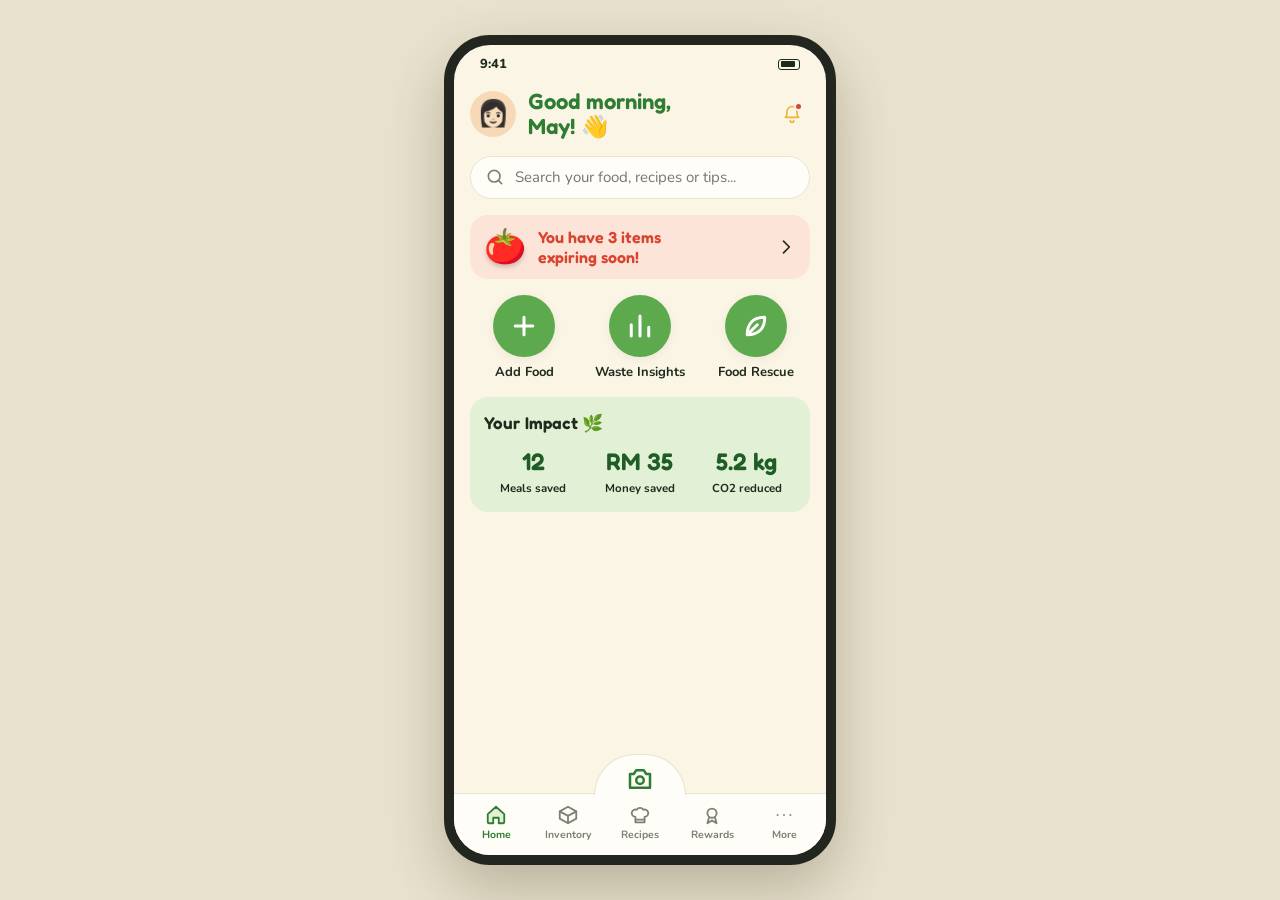
==== commit fd77701c: "Add files via upload" ====
--- a/index.html
+++ b/index.html
@@ -119,6 +119,19 @@
 .prev b{font-size:12px;max-width:100%;overflow:hidden;text-overflow:ellipsis;white-space:nowrap}
 .prev small{font-size:10.5px;color:var(--muted);font-weight:700}
 
+.quick.three{grid-template-columns:repeat(3,1fr)}
+.quick.three span{width:62px;height:62px;border-radius:50%}
+.quick.three svg{width:30px;height:30px;stroke-width:2.4}
+.quick.three button{font-size:13px}
+.impact{background:var(--green-s);border-radius:var(--r);padding:14px;width:100%;text-align:left;display:flex;flex-direction:column;gap:8px}
+.impact .stat{background:none;padding:2px}
+.impact .stat .n{font-size:24px;color:var(--green-d)}
+.impact .stat .l{color:var(--ink);font-size:11.5px}
+.pg.hasfab{padding-bottom:64px}
+#nav{position:relative}
+.fab{position:absolute;left:50%;top:-40px;transform:translateX(-50%);width:92px;height:41px;flex:none!important;border-radius:92px 92px 0 0!important;
+  background:var(--card);border:1px solid var(--line);border-bottom:0;color:var(--green)!important;display:grid!important;place-items:center;padding:8px 0 0!important}
+#nav .fab svg{width:30px;height:30px;fill:none}
 /* shelf */
 .shelf{background:var(--wood-d);border-radius:16px;padding:8px;display:grid;grid-template-columns:repeat(3,1fr);gap:6px;box-shadow:var(--shadow)}
 .cell{position:relative;aspect-ratio:1/.95;border-radius:8px;background:linear-gradient(180deg,#D9A163 0%,var(--wood-l) 55%,#D49A5B 100%);
@@ -348,7 +361,7 @@
  clock:'M12 21a9 9 0 1 0 0-18 9 9 0 0 0 0 18zM12 7v5l3 2',check:'M5 12l5 5 9-10',x:'M6 6l12 12M18 6L6 18',
  gear:'M12 15a3 3 0 1 0 0-6 3 3 0 0 0 0 6zM12 2v3M12 19v3M2 12h3M19 12h3M5 5l2 2M17 17l2 2M19 5l-2 2M7 17l-2 2',
  help:'M12 21a9 9 0 1 0 0-18 9 9 0 0 0 0 18zM9.5 9a2.5 2.5 0 1 1 3.5 2.3c-.7.4-1 1-1 1.7M12 17h.01',info:'M12 21a9 9 0 1 0 0-18 9 9 0 0 0 0 18zM12 11v5M12 8h.01',
- activity:'M3 12h4l3-8 4 16 3-8h4',calendar:'M4 6h16v14H4zM4 10h16M8 3v4M16 3v4',edit:'M4 20h4L19 9l-4-4L4 16z',crown:'M3 8l4 4 5-7 5 7 4-4-2 11H5z'};
+ activity:'M3 12h4l3-8 4 16 3-8h4',calendar:'M4 6h16v14H4zM4 10h16M8 3v4M16 3v4',edit:'M4 20h4L19 9l-4-4L4 16z',crown:'M3 8l4 4 5-7 5 7 4-4-2 11H5z',chart:'M5 20V11M12 20V4M19 20v-7'};
 const ic=(n,c='')=>`<svg class="ic ${c}" viewBox="0 0 24 24" aria-hidden="true"><path d="${IC[n]}"/></svg>`;
 
 /* ---------- state ---------- */
@@ -414,10 +427,10 @@
   sweep();
   if(state.loggedOut){scr.innerHTML=`<div class="pg a-fade">${welcome()}</div>`;navEl.hidden=true;return}
   const cur=stack[stack.length-1],S=SCREENS[cur.s],keep=anim==='keep'?scr.scrollTop:0;
-  scr.innerHTML=`<div class="pg ${S.flush?'flush':''} ${anim&&anim!=='keep'?'a-'+anim:''}">${S.html(cur.p||{})}</div>`;
+  scr.innerHTML=`<div class="pg ${S.flush?'flush':''} ${S.fab?'hasfab':''} ${anim&&anim!=='keep'?'a-'+anim:''}">${S.html(cur.p||{})}</div>`;
   scr.scrollTop=keep;
   navEl.hidden=!S.nav;
-  navEl.innerHTML=TABS.map(([s,l,i])=>`<button data-a="tab" data-s="${s}" class="${stack[0].s===s?'on':''}" ${stack[0].s===s?'aria-current="page"':''}>${ic(i)}${l}</button>`).join('');
+  navEl.innerHTML=TABS.map(([s,l,i])=>`<button data-a="tab" data-s="${s}" class="${stack[0].s===s?'on':''}" ${stack[0].s===s?'aria-current="page"':''}>${ic(i)}${l}</button>`).join('')+(cur.s==='home'?`<button class="fab" data-a="go" data-s="scan" aria-label="Scan food">${ic('camera')}</button>`:'');
 }
 const topBar=(title,o={})=>`<div class="top ${o.center?'c':''}">${o.noback?'':`<button class="ib" data-a="back" aria-label="Back">${ic('back')}</button>`}<h1>${title}</h1>${o.right||(o.center?'<span class="ib sp"></span>':'')}</div>`;
 const tabsH=(key,opts)=>`<div class="tabs" role="tablist">${opts.map(([v,l])=>`<button role="tab" data-a="set" data-k="${key}" data-v="${v}" class="${ui[key]===v?'on':''}">${l}</button>`).join('')}</div>`;
@@ -426,7 +439,7 @@
 /* ---------- screens ---------- */
 const SCREENS={};
 
-SCREENS.home={nav:true,html(){
+SCREENS.home={nav:true,fab:true,html(){
   const hr=new Date().getHours(),g=hr<12?'Good morning':hr<18?'Good afternoon':'Good evening';
   const unseen=state.settings.notif&&notifSig()&&notifSig()!==state.notifSeen;
   return`<div class="hello"><div class="ava">👩🏻</div><h1 class="grow">${g},<br>${esc(state.user.name)}! 👋</h1>
@@ -441,22 +454,18 @@
     return(f.length?`<div><h2>Your food</h2><div class="list">${f.map(foodRow).join('')}</div></div>`:'')+
       (r.length?`<div><h2>Recipes</h2><div class="list">${r.map(x=>`<button class="li" data-a="go" data-s="recipe" data-id="${x.id}"><span class="e">${x.e}</span><span class="grow"><b>${x.n}</b><br><span class="sm muted">${x.t} mins • Uses ${have(x).length} of your ingredients</span></span>${ic('chev','chev')}</button>`).join('')}</div></div>`:'')+
       (tip?`<div class="card" style="background:var(--green-s)"><b>GoodBite Tip</b><p class="sm">You often don't finish ${tip.name.toLowerCase()}. Try buying a smaller quantity next time!</p></div>`:'')}
-  const ex=expiring(),s=stats(0),pv=sorted().filter(i=>daysLeft(i)>=0).slice(0,4);
+  const ex=expiring(),s=stats(0);
   return`<button class="alert ${ex.length?'':'ok'}" data-a="go" data-s="expiring"><span class="fe">${ex.length?ex[0].e:'🥳'}</span>
     <b class="grow">${ex.length?`You have ${ex.length} item${ex.length>1?'s':''}<br>expiring soon!`:'Nothing is expiring soon.<br>Nice work!'}</b>${ic('chev')}</button>
-  <div class="quick">
-    <button data-a="go" data-s="scan"><span class="fill">${ic('camera')}</span>Scan Food</button>
+  <div class="quick three">
     <button data-a="addNew"><span class="fill2">${ic('plus')}</span>Add Food</button>
-    <button data-a="tab" data-s="recipes"><span style="color:#E8833A">${ic('chef')}</span>Recipes</button>
-    <button data-a="go" data-s="rescue"><span>${ic('leaf')}</span>Food Rescue</button></div>
-  <div><div class="sec" style="margin-bottom:8px"><h2>Your Impact</h2><button class="link" data-a="go" data-s="insights">See insights ›</button></div>
-    <button class="stats" data-a="go" data-s="insights" aria-label="Open Waste Insights">
-      <span class="stat"><span class="i">🌱</span><span class="n">${s.saved}</span><span class="l">Meals saved</span></span>
-      <span class="stat"><span class="i">💰</span><span class="n">${rm(s.rm)}</span><span class="l">Money saved</span></span>
-      <span class="stat"><span class="i">☁️</span><span class="n">${kg(s.co)}</span><span class="l">CO2 reduced</span></span></button></div>
-  <div><div class="sec" style="margin-bottom:8px"><h2>Your Food Inventory</h2><button class="link" data-a="tab" data-s="inventory">See All ›</button></div>
-    ${pv.length?`<div class="prev">${pv.map(i=>`<button data-a="go" data-s="food" data-id="${i.id}"><span class="fe">${i.e}</span><b>${esc(i.name)}</b><small class="${daysLeft(i)<=state.settings.days?'red':''}">${dayLabel(daysLeft(i))}</small></button>`).join('')}</div>`
-      :`<div class="empty card"><p>Your shelf is empty.</p><button class="btn sm" data-a="addNew">Add your first food</button></div>`}</div>`}
+    <button data-a="go" data-s="insights"><span class="fill2">${ic('chart')}</span>Waste Insights</button>
+    <button data-a="go" data-s="rescue"><span class="fill2">${ic('leaf')}</span>Food Rescue</button></div>
+  <button class="impact" data-a="go" data-s="insights" aria-label="Open Waste Insights"><h2>Your Impact 🌿</h2>
+    <span class="stats">
+      <span class="stat"><span class="n">${s.saved}</span><span class="l">Meals saved</span></span>
+      <span class="stat"><span class="n">${rm(s.rm)}</span><span class="l">Money saved</span></span>
+      <span class="stat"><span class="n">${kg(s.co)}</span><span class="l">CO2 reduced</span></span></span></button>`}
 const foodRow=i=>{const d=daysLeft(i);return`<button class="li" data-a="go" data-s="food" data-id="${i.id}"><span class="e">${i.e}</span><span class="grow"><b>${esc(i.name)}</b><br><span class="sm muted">${units(i)}</span></span><span class="tag ${d<0?'red':d<=state.settings.days?'amber':''}">${dayLabel(d)}</span>${ic('chev','chev')}</button>`};
 
 SCREENS.expiring={html(){const ex=expiring(),dead=expired();
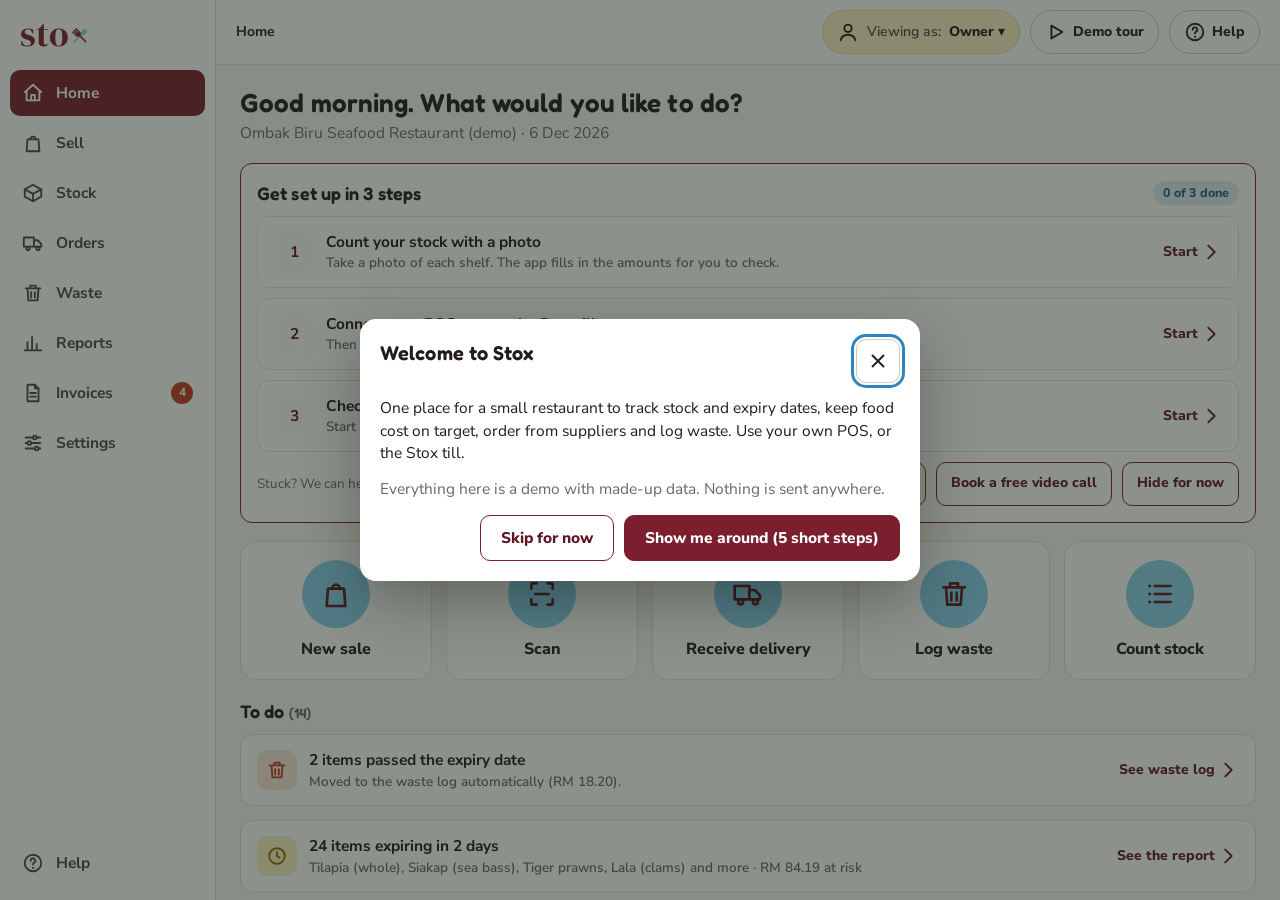
==== commit 69e69380: "Open the Stox app at the site root chenelist-art.github.io/Stox/ now opens the Stox business app dir" ====
--- a/index.html
+++ b/index.html
@@ -1,769 +1,4026 @@
-<!doctype html><html lang="en"><head><meta charset="utf-8"><meta name="viewport" content="width=device-width,initial-scale=1,viewport-fit=cover"><style>body{margin:0}[hidden]{display:none!important}</style></head><body>
-<title>GoodBite</title>
-<link rel="stylesheet" href="https://fonts.googleapis.com/css2?family=Fredoka:wght@500;600&family=Nunito:wght@400;600;700;800&display=swap">
+<!doctype html>
+<html lang="en"><head><meta charset="utf-8"><meta name="viewport" content="width=device-width,initial-scale=1,viewport-fit=cover">
+<style>[hidden]{display:none!important}</style></head><body>
+<title>Stox</title>
+<link rel="stylesheet" href="https://fonts.googleapis.com/css2?family=DM+Serif+Display&family=Fredoka:wght@500;600&family=Nunito+Sans:opsz,wght@6..12,400;6..12,600;6..12,700;6..12,800&display=swap">
 <style>
-/* Layout: one phone-sized column. Cream ground, soft rounded cards, deep leaf green for actions,
-   a wooden shelf for the pantry. Single light look on purpose, to match the GoodBite mockup. */
+/* Layout: fixed menu (left rail on wide screens, bottom bar on phones) + one scrolling work area.
+   Single light look on purpose, in the Stox brand colours: maroon with a baby blue accent. */
 :root{
   color-scheme:light;
-  --cream:#FBF5E6; --cream-2:#F4ECD8; --card:#FFFDF8; --line:#EBE2CC;
-  --green:#2F7D32; --green-d:#1E5E26; --green-s:#E2F0D6; --green-t:#F0F7E8;
-  --ink:#1F2B1D; --muted:#7B8273; --red:#D8452F; --red-s:#FCE4D8; --amber:#EFB52E; --amber-s:#FCF0CC;
-  --wood:#C98B4E; --wood-l:#E3AE72; --wood-d:#9A6230; --stage:#E9E2CE;
-  --display:"Fredoka","Nunito",ui-rounded,"Segoe UI",system-ui,sans-serif;
-  --body:"Nunito",ui-rounded,"Segoe UI",system-ui,sans-serif;
-  --r:18px; --shadow:0 2px 10px rgba(92,70,30,.08);
+  --bg:#F7F5F3; --panel:#FFFFFF; --panel-2:#FBFAF8; --line:#E6E0DC; --line-2:#D0C8C3;
+  --green:#7B1E2E; --green-d:#5E1622; --green-s:#D8EEF9; --green-t:#F1F7FB; --baby:#89CFF0;
+  --ok:#2F7D32; --ok-d:#1E5E26; --ok-s:#E2F0D6;
+  --ink:#221A1C; --ink-2:#4D4447; --muted:#6E6567;
+  --red:#C23A25; --red-s:#FBE5DC; --amber:#9A6A00; --amber-s:#FBEFC8; --blue:#2B5F8A; --blue-s:#E0ECF5; --grey-s:#EEEAE7;
+  --display:"Fredoka","Nunito Sans",ui-rounded,"Segoe UI",system-ui,sans-serif;
+  --body:"Nunito Sans","Segoe UI",system-ui,-apple-system,sans-serif;
+  --mono:ui-monospace,"Cascadia Mono",Consolas,monospace;
+  --r:12px; --shadow:0 1px 2px rgba(60,50,20,.06),0 4px 14px rgba(60,50,20,.06);
+  --side:216px;
 }
 *{box-sizing:border-box;-webkit-tap-highlight-color:transparent}
 html,body{height:100%}
-body{margin:0;background:var(--stage);color:var(--ink);font-family:var(--body);font-size:15px;line-height:1.4;
-  display:flex;align-items:center;justify-content:center;overflow:hidden}
+body{margin:0;background:var(--bg);color:var(--ink);font-family:var(--body);font-size:15.5px;line-height:1.45;overflow:hidden}
 button,input,select,textarea{font:inherit;color:inherit}
-button{cursor:pointer;border:0;background:none;padding:0}
-:focus-visible{outline:3px solid #7fb96f;outline-offset:2px}
+button{cursor:pointer;border:0;background:none;padding:0;text-align:inherit}
+:focus-visible{outline:3px solid #2E86C1;outline-offset:2px;border-radius:6px}
 h1,h2,h3{font-family:var(--display);font-weight:600;margin:0;text-wrap:balance;letter-spacing:.1px}
-h1{font-size:22px} h2{font-size:17px} h3{font-size:15px}
+h1{font-size:26px;line-height:1.2} h2{font-size:18px} h3{font-size:15.5px}
 p{margin:0}
-
-#app{position:relative;width:100%;height:100%;background:var(--cream);display:flex;flex-direction:column;overflow:hidden}
-.status{display:none}
-@media (min-width:520px) and (min-height:560px){
-  #app{width:392px;height:min(830px,calc(100% - 28px));border-radius:46px;border:10px solid #23261f;
-    box-shadow:0 24px 60px rgba(60,50,20,.28)}
-  .status{display:flex;justify-content:space-between;align-items:center;padding:10px 26px 2px;font-weight:800;font-size:13px;flex:none}
-  .status i{display:inline-block;width:22px;height:11px;border:1.5px solid var(--ink);border-radius:3px;position:relative}
-  .status i::after{content:"";position:absolute;inset:1.5px;right:4px;background:var(--ink);border-radius:1px}
+a{color:var(--green-d);font-weight:700}
+svg.ic{width:22px;height:22px;fill:none;stroke:currentColor;stroke-width:2;stroke-linecap:round;stroke-linejoin:round;flex:none}
+
+/* ---------- shell ---------- */
+#app{display:flex;height:100%;min-height:0}
+#side{flex:none;width:var(--side);background:var(--panel);border-right:1px solid var(--line);display:flex;flex-direction:column;padding:14px 10px;gap:4px;overflow-y:auto}
+.logo{display:flex;align-items:center;gap:8px;padding:2px 10px 14px;font-family:"DM Serif Display",Georgia,serif;font-weight:400;font-size:36px;line-height:1;color:var(--green)}
+.logo .wm{display:inline-flex;align-items:baseline}
+.logo .x{width:.56em;height:.56em;margin-left:.02em;flex:none}
+.logo .lf{font-size:26px;line-height:1}
+.logo small{display:block;font-family:var(--body);font-size:11px;font-weight:800;color:var(--muted);letter-spacing:.6px;text-transform:uppercase}
+.nav{display:flex;align-items:center;gap:12px;min-height:46px;padding:8px 12px;border-radius:10px;font-weight:700;color:var(--ink-2);width:100%}
+.nav:hover{background:var(--green-t)}
+.nav.on{background:var(--green);color:#fff}
+.nav .cnt{margin-left:auto;background:var(--red);color:#fff;border-radius:999px;font-size:12px;min-width:22px;height:22px;display:grid;place-items:center;padding:0 6px}
+.nav.on .cnt{background:#fff;color:var(--green-d)}
+#side .sp{flex:1}
+#main{flex:1;min-width:0;display:flex;flex-direction:column;min-height:0}
+#top{flex:none;display:flex;align-items:center;gap:10px;padding:10px 20px;background:var(--panel);border-bottom:1px solid var(--line);min-height:60px;flex-wrap:wrap}
+.crumbs{display:flex;align-items:center;gap:6px;flex:1;min-width:0;flex-wrap:wrap;font-size:14px;color:var(--muted);font-weight:700}
+.crumbs button{color:var(--green-d);font-weight:700;padding:6px 4px;border-radius:6px;text-decoration:underline;text-underline-offset:3px}
+.crumbs b{color:var(--ink)}
+.backb{display:flex;align-items:center;gap:4px;padding:0 14px 0 8px;min-height:44px;border-radius:10px;border:1.5px solid var(--line-2);font-weight:800;background:var(--panel)}
+.backb:hover{background:var(--green-t)}
+.rolebtn{display:flex;align-items:center;gap:8px;min-height:44px;padding:0 14px;border-radius:999px;background:var(--amber-s);font-weight:800;font-size:14px;border:1.5px solid #E8D48E}
+.rolebtn span{font-weight:600;color:var(--ink-2)}
+.topb{display:flex;align-items:center;gap:6px;min-height:44px;padding:0 14px;border-radius:999px;border:1.5px solid var(--line-2);font-weight:800;font-size:14px;background:var(--panel)}
+.topb:hover{background:var(--green-t)}
+#scr{flex:1;min-height:0;overflow-y:auto;overflow-x:hidden;-webkit-overflow-scrolling:touch}
+.pg{padding:22px 24px 40px;display:flex;flex-direction:column;gap:18px;max-width:1180px;margin:0 auto;min-height:100%}
+.pg.wide{max-width:none}
+#bot{display:none}
+.demo-b{background:#FFF1C2;border:1.5px dashed #C89B1B;color:#5C4300;font-weight:800;border-radius:10px;padding:10px 14px;font-size:14px}
+.stale{background:var(--blue-s);border-radius:10px;padding:10px 14px;display:flex;gap:12px;align-items:center;flex-wrap:wrap;font-weight:700}
+
+/* ---------- page pieces ---------- */
+.ph{display:flex;align-items:flex-start;gap:14px;flex-wrap:wrap}
+.ph .t{flex:1;min-width:220px}
+.ph .t p{color:var(--muted);margin-top:4px}
+.acts{display:flex;gap:10px;flex-wrap:wrap;align-items:center}
+.btn{display:inline-flex;align-items:center;justify-content:center;gap:8px;min-height:46px;padding:0 20px;border-radius:10px;font-weight:800;font-size:15.5px;background:var(--green);color:#fff;border:1.5px solid var(--green);text-align:center;line-height:1.2}
+.btn:hover{background:var(--green-d);border-color:var(--green-d)}
+.btn.sec{background:var(--panel);color:var(--green-d);border-color:var(--green)}
+.btn.sec:hover{background:var(--green-t)}
+.btn.red{background:var(--panel);color:var(--red);border-color:var(--red)}
+.btn.red:hover{background:var(--red-s)}
+.btn.red.solid{background:var(--red);color:#fff}
+.btn.big{min-height:56px;font-size:17px;padding:0 26px}
+.btn.sm{min-height:44px;padding:0 14px;font-size:14px}
+.btn.full{width:100%}
+.btn[disabled]{background:var(--grey-s);border-color:var(--grey-s);color:var(--muted);cursor:not-allowed}
+.why{font-size:13.5px;color:var(--amber);font-weight:700}
+.card{background:var(--panel);border:1px solid var(--line);border-radius:var(--r);padding:16px}
+.card.pad0{padding:0;overflow:hidden}
+.card>h2{margin-bottom:10px}
+.grid{display:grid;gap:14px}
+.g2{grid-template-columns:repeat(auto-fit,minmax(300px,1fr))}
+.g3{grid-template-columns:repeat(auto-fit,minmax(230px,1fr))}
+.g4{grid-template-columns:repeat(auto-fit,minmax(170px,1fr))}
+.row{display:flex;align-items:center;gap:10px;flex-wrap:wrap}
+.grow{flex:1;min-width:0}
+.muted{color:var(--muted)} .sm{font-size:13.5px} .b{font-weight:800} .num{font-variant-numeric:tabular-nums}
+.r{text-align:right}
+.red-t{color:var(--red)} .grn-t{color:var(--ok-d)}
+.pill{display:inline-flex;align-items:center;gap:5px;padding:3px 10px;border-radius:999px;font-weight:800;font-size:12.5px;white-space:nowrap;background:var(--grey-s);color:var(--ink-2)}
+.pill.ok{background:var(--ok-s);color:var(--ok-d)} .pill.warn{background:var(--amber-s);color:#6E4B00}
+.pill.bad{background:var(--red-s);color:var(--red)} .pill.info{background:var(--blue-s);color:var(--blue)}
+.q{display:inline-grid;place-items:center;width:22px;height:22px;border-radius:50%;border:1.5px solid var(--line-2);font-size:12.5px;font-weight:800;color:var(--ink-2);vertical-align:middle;margin-left:4px;position:relative;background:var(--panel)}
+.q::after{content:"";position:absolute;inset:-11px}
+.q:hover{background:var(--green-t)}
+
+/* home */
+.bigacts{display:grid;grid-template-columns:repeat(auto-fit,minmax(150px,1fr));gap:14px}
+.biga{display:flex;flex-direction:column;align-items:center;gap:10px;padding:18px 10px;background:var(--panel);border:1.5px solid var(--line);border-radius:16px;font-weight:800;font-size:16px;text-align:center}
+.biga:hover{border-color:var(--green);background:var(--green-t)}
+.biga .rnd{width:68px;height:68px;border-radius:50%;background:var(--baby);color:var(--green-d);display:grid;place-items:center}
+.biga .rnd svg{width:32px;height:32px}
+.alert{display:flex;align-items:center;gap:12px;width:100%;padding:14px 16px;border-radius:var(--r);background:var(--panel);border:1.5px solid var(--line);font-weight:700}
+.alert:hover{border-color:var(--ink-2)}
+.alert .ai{width:40px;height:40px;border-radius:10px;display:grid;place-items:center;flex:none}
+.alert.bad .ai{background:var(--red-s);color:var(--red)} .alert.warn .ai{background:var(--amber-s);color:var(--amber)}
+.alert.info .ai{background:var(--blue-s);color:var(--blue)} .alert.ok .ai{background:var(--ok-s);color:var(--ok-d)}
+.alert small{display:block;font-weight:600;color:var(--muted);font-size:13.5px}
+.alert .go{margin-left:auto;display:flex;align-items:center;gap:2px;color:var(--green-d);font-weight:800;white-space:nowrap;font-size:14px}
+.kpi{display:flex;flex-direction:column;gap:2px;padding:14px 16px;background:var(--panel);border:1.5px solid var(--line);border-radius:var(--r);width:100%}
+button.kpi:hover{border-color:var(--green);background:var(--green-t)}
+.kpi .l{font-size:13px;font-weight:800;color:var(--muted)} .kpi .v{font-family:var(--display);font-size:24px;font-weight:600;font-variant-numeric:tabular-nums}
+.kpi .s{font-size:13px;color:var(--muted)} .kpi .s.lnk{color:var(--green-d);font-weight:800}
+
+/* tables & lists */
+.tw{overflow-x:auto}
+table{border-collapse:collapse;width:100%;font-variant-numeric:tabular-nums}
+th{font-size:12.5px;text-transform:uppercase;letter-spacing:.5px;color:var(--muted);text-align:left;padding:10px 14px;border-bottom:1.5px solid var(--line);white-space:nowrap;background:var(--panel-2)}
+td{padding:12px 14px;border-bottom:1px solid var(--line);vertical-align:middle}
+tr:last-child td{border-bottom:0}
+th.r,td.r{text-align:right}
+tr.click{cursor:pointer}
+tr.click:hover td{background:var(--green-t)}
+tr.click td:last-child{white-space:nowrap}
+.chev{color:var(--green-d);font-weight:800;white-space:nowrap}
+.tabs{display:flex;gap:6px;flex-wrap:wrap}
+.tab{min-height:44px;padding:0 16px;border-radius:999px;font-weight:800;font-size:14.5px;border:1.5px solid var(--line-2);background:var(--panel);color:var(--ink-2)}
+.tab:hover{background:var(--green-t)}
+.tab.on{background:var(--green);border-color:var(--green);color:#fff}
+.tab .n{opacity:.8;font-weight:700}
+.search{display:flex;align-items:center;gap:8px;background:var(--panel);border:1.5px solid var(--line-2);border-radius:10px;padding:0 12px;min-height:46px;color:var(--muted);min-width:0;flex:1;max-width:420px}
+.search input{border:0;background:none;outline:0;flex:1;min-width:0;color:var(--ink);min-height:42px}
+.search:focus-within{border-color:var(--green)}
+.empty{text-align:center;color:var(--muted);padding:34px 14px;display:flex;flex-direction:column;gap:12px;align-items:center}
+.empty b{color:var(--ink);font-size:17px;font-family:var(--display);font-weight:600}
+
+/* forms */
+.field{display:flex;flex-direction:column;gap:6px;min-width:0}
+.field label,.flabel{font-weight:800;font-size:13.5px;color:var(--ink-2)}
+.inp{background:var(--panel);border:1.5px solid var(--line-2);border-radius:10px;padding:0 12px;min-height:46px;width:100%;outline:0;min-width:0}
+textarea.inp{padding:10px 12px;min-height:90px;resize:vertical}
+.inp:focus{border-color:var(--green);box-shadow:0 0 0 3px var(--green-s)}
+.inp.err{border-color:var(--red);background:#FFF8F5}
+.inp.narrow{width:110px}
+.fgrid{display:grid;grid-template-columns:repeat(auto-fit,minmax(230px,1fr));gap:14px}
+.steps{display:flex;gap:6px;flex-wrap:wrap;align-items:center;font-weight:800;font-size:14px;color:var(--muted)}
+.steps .st{white-space:nowrap;display:flex;align-items:center;gap:8px;padding:6px 12px 6px 6px;border-radius:999px;background:var(--grey-s)}
+.steps .st i{font-style:normal;width:26px;height:26px;border-radius:50%;display:grid;place-items:center;background:var(--panel);color:var(--ink-2);font-size:13px}
+.steps .st.on{background:var(--green);color:#fff} .steps .st.on i{color:var(--green-d)}
+.steps .st.done{background:var(--green-s);color:var(--green-d)}
+.foot{position:sticky;bottom:0;background:var(--bg);padding:12px 0 4px;display:flex;gap:10px;justify-content:space-between;align-items:center;flex-wrap:wrap;border-top:1.5px solid var(--line);margin-top:auto;z-index:2}
+.foot .rt{display:flex;gap:10px;align-items:center;flex-wrap:wrap;margin-left:auto;justify-content:flex-end}
+.errs{background:var(--red-s);border-radius:var(--r);padding:12px 14px;display:flex;flex-direction:column;gap:8px}
+.errs .e{display:flex;gap:10px;align-items:center;flex-wrap:wrap;font-weight:700;color:#7A2414}
+.stepper{display:inline-flex;align-items:center;gap:4px}
+.stepper button{width:44px;height:44px;border-radius:10px;border:1.5px solid var(--line-2);display:grid;place-items:center;background:var(--panel);font-weight:800;font-size:20px}
+.stepper button:hover{background:var(--green-t)}
+.stepper button[disabled]{opacity:.4;cursor:not-allowed}
+.stepper input{width:76px;text-align:center}
+.chips{display:flex;gap:8px;flex-wrap:wrap}
+.chip{min-height:44px;padding:0 16px;border-radius:999px;border:1.5px solid var(--line-2);font-weight:800;font-size:14.5px;background:var(--panel)}
+.chip:hover{background:var(--green-t)}
+.chip.on{background:var(--green);color:#fff;border-color:var(--green)}
+.kv{display:grid;grid-template-columns:minmax(120px,220px) 1fr;gap:6px 14px;font-size:14.5px}
+.kv dt{color:var(--muted);font-weight:700} .kv dd{margin:0;font-weight:700;word-break:break-word}
+.tog{display:flex;align-items:center;gap:12px;min-height:46px;flex:1;min-width:0;font-weight:700}
+.tog i{width:50px;height:30px;border-radius:999px;background:var(--line-2);position:relative;flex:none;transition:background .15s}
+.tog i::after{content:"";position:absolute;top:3px;left:3px;width:24px;height:24px;border-radius:50%;background:#fff;transition:left .15s}
+.tog.on i{background:var(--green)} .tog.on i::after{left:23px}
+
+/* success */
+.donebox{align-items:center;text-align:center;padding:30px 16px;display:flex;flex-direction:column;gap:14px}
+.donebox .tick{width:76px;height:76px;border-radius:50%;background:var(--green);color:#fff;display:grid;place-items:center}
+.donebox .tick svg{width:40px;height:40px;stroke-width:3}
+.donebox .tick.bad{background:var(--red)} .donebox .tick.wait{background:var(--blue)}
+.donebox .acts{justify-content:center}
+
+/* POS */
+.pos{display:grid;grid-template-columns:minmax(0,1fr) 370px;gap:16px;align-items:start}
+.menug{display:grid;grid-template-columns:repeat(auto-fill,minmax(132px,1fr));gap:10px}
+.mi{display:flex;flex-direction:column;gap:4px;align-items:flex-start;padding:12px;border-radius:12px;background:var(--panel);border:1.5px solid var(--line);min-height:104px;text-align:left}
+.mi:hover{border-color:var(--green);background:var(--green-t)}
+.mi .e{font-size:26px;line-height:1} .mi b{font-size:14.5px;line-height:1.2} .mi span{font-weight:800;color:var(--green-d);margin-top:auto;font-variant-numeric:tabular-nums}
+.mi small{color:var(--muted);font-size:11.5px;font-weight:700}
+.mi.sp{border-color:var(--amber);background:var(--amber-s)}.mi.sp small{color:var(--amber)}
+.mi.so{opacity:.55;background:var(--grey-s);border-style:dashed}.mi.so:hover{border-color:var(--line-2);background:var(--grey-s)}.mi.so small{color:var(--red)}
+.bill{position:sticky;top:0;display:flex;flex-direction:column;gap:12px}
+.bl{display:flex;gap:10px;align-items:flex-start;padding:10px 0;border-bottom:1px solid var(--line)}
+.bl:last-child{border-bottom:0}
+.bl small{display:block;color:var(--muted)}
+.qb{width:44px;height:44px;border-radius:10px;border:1.5px solid var(--line-2);display:grid;place-items:center;font-weight:800;font-size:20px;background:var(--panel);flex:none}
+.qb:hover{background:var(--green-t)}
+.tot{display:flex;justify-content:space-between;gap:10px;font-variant-numeric:tabular-nums}
+.tot.g{font-family:var(--display);font-size:22px;font-weight:600;padding-top:8px;border-top:1.5px solid var(--line)}
+.paym{display:grid;grid-template-columns:repeat(auto-fit,minmax(140px,1fr));gap:10px}
+.paym button{min-height:72px;border-radius:12px;border:1.5px solid var(--line-2);background:var(--panel);font-weight:800;display:flex;flex-direction:column;align-items:center;justify-content:center;gap:4px}
+.paym button:hover{background:var(--green-t)}
+.paym button.on{background:var(--green);border-color:var(--green);color:#fff}
+.billbar{display:none}
+.paper{background:#fff;border:1px solid var(--line);border-radius:6px;padding:22px;max-width:420px;margin:0 auto;font-family:var(--mono);font-size:13.5px;width:100%;box-shadow:var(--shadow)}
+.paper.a4{max-width:760px;font-family:var(--body);font-size:14px}
+.paper h3{font-family:var(--body);font-weight:800;text-align:center}
+.paper hr{border:0;border-top:1px dashed #999;margin:10px 0}
+.paper .l{display:flex;justify-content:space-between;gap:10px}
+.qr{width:132px;height:132px;position:relative;flex:none}
+.qr svg{width:100%;height:100%;display:block}
+.qr span{position:absolute;inset:0;display:grid;place-items:center;font-weight:800;font-size:13px;color:var(--red);letter-spacing:1px}
+.qr span b{background:#fff;padding:2px 6px;border:2px solid var(--red);border-radius:4px;transform:rotate(-12deg)}
+pre.code{background:#2A1D20;color:#F3E9EA;padding:14px;border-radius:10px;overflow:auto;font-size:12.5px;max-height:50vh;margin:0;font-family:var(--mono);white-space:pre}
+textarea.code{width:100%;min-height:240px;font-family:var(--mono);font-size:12.5px;border:1.5px solid var(--line-2);border-radius:10px;padding:10px;background:var(--panel-2)}
+
+/* charts */
+.chart{position:relative;overflow-x:auto}
+.chart svg{display:block;width:100%;min-width:480px;height:auto}
+.chart text{font-family:var(--body);font-size:11px;fill:var(--muted);font-weight:700}
+.chart .bar{fill:var(--green)} .chart .bar:hover,.chart .bar.h{fill:var(--green-d)}
+.chart .gl{stroke:var(--line);stroke-width:1}
+.chart .hit{fill:transparent}
+.tipb{position:absolute;pointer-events:none;background:var(--ink);color:#fff;padding:6px 10px;border-radius:8px;font-size:12.5px;font-weight:700;white-space:nowrap;transform:translate(-50%,-110%);z-index:3}
+.hbar{display:grid;grid-template-columns:minmax(90px,150px) 1fr auto;gap:10px;align-items:center;font-size:14px}
+.hbar i{display:block;height:14px;border-radius:0 4px 4px 0;background:var(--green);min-width:2px}
+
+/* overlays */
+#modal{position:fixed;inset:0;background:rgba(27,38,25,.5);display:flex;align-items:center;justify-content:center;padding:16px;z-index:50}
+.mbox{background:var(--panel);border-radius:16px;padding:20px;width:min(560px,100%);max-height:calc(100% - 20px);overflow-y:auto;display:flex;flex-direction:column;gap:14px;box-shadow:0 20px 60px rgba(0,0,0,.3)}
+.mbox.widem{width:min(820px,100%)}
+.mbox .mh{display:flex;align-items:flex-start;gap:10px}
+.mbox .mh h2{flex:1;font-size:20px}
+.xb{width:44px;height:44px;border-radius:10px;display:grid;place-items:center;border:1.5px solid var(--line-2);flex:none;background:var(--panel)}
+.xb:hover{background:var(--green-t)}
+.mf{display:flex;gap:10px;justify-content:flex-end;flex-wrap:wrap}
+.opt{display:flex;align-items:center;gap:12px;width:100%;min-height:52px;padding:10px 14px;border-radius:12px;border:1.5px solid var(--line-2);font-weight:700;background:var(--panel)}
+.opt:hover{background:var(--green-t)}
+.opt.on{border-color:var(--green);background:var(--green-s)}
+.opt small{display:block;color:var(--muted);font-weight:600}
+#toast{position:fixed;left:50%;bottom:84px;transform:translateX(-50%);background:var(--ink);color:#fff;padding:12px 16px;border-radius:12px;font-weight:700;z-index:70;display:flex;gap:14px;align-items:center;max-width:calc(100% - 32px);box-shadow:0 8px 30px rgba(0,0,0,.3)}
+#toast button{color:#89CFF0;font-weight:800;text-decoration:underline;min-height:44px;padding:0 6px;white-space:nowrap}
+#tour{position:fixed;inset:0;z-index:60;pointer-events:none}
+#tour .hole{position:fixed;border-radius:12px;box-shadow:0 0 0 9999px rgba(34,26,28,.6);outline:3px solid #FFD54A;transition:all .2s;pointer-events:none}
+#tour .tcard{position:fixed;background:var(--panel);border-radius:14px;padding:16px;width:min(340px,calc(100% - 24px));display:flex;flex-direction:column;gap:10px;box-shadow:0 12px 40px rgba(0,0,0,.35);pointer-events:auto}
+#tour .tcard .mf{justify-content:space-between;align-items:center}
+#demo{position:fixed;right:14px;bottom:14px;z-index:40;background:var(--ink);color:#fff;border-radius:14px;padding:14px;width:min(350px,calc(100% - 28px));display:flex;flex-direction:column;gap:8px;box-shadow:0 12px 40px rgba(0,0,0,.35)}
+#demo .dn{font-size:12px;font-weight:800;letter-spacing:.6px;text-transform:uppercase;color:#89CFF0}
+#demo .mf{justify-content:space-between}
+#demo .btn{min-height:44px}
+#demo .btn.sec{background:transparent;color:#fff;border-color:#A8999C}
+.hl{outline:3px solid #FFC400!important;outline-offset:3px;border-radius:10px}
+
+/* ---------- tablet ---------- */
+/* scan, sort and expiring report */
+.sortc{display:flex;align-items:center;gap:6px;flex-wrap:wrap}
+.chip.sm{min-height:38px;padding:0 12px;font-size:13.5px}
+.chip svg.ic{width:18px;height:18px;margin-right:4px;vertical-align:-3px}
+.biga.way{padding:20px 14px;gap:8px}.biga.way small{font-weight:600;color:var(--muted);font-size:13.5px;line-height:1.35}
+.wpic{font-size:44px;line-height:1}
+.cam{position:relative;background:#2A2224;border-radius:16px;min-height:300px;display:grid;place-items:center;padding:30px 24px;overflow:hidden}
+.cam .cr{position:absolute;width:28px;height:28px;border:3px solid #fff;opacity:.85}
+.cr.tl{top:12px;left:12px;border-right:0;border-bottom:0;border-radius:6px 0 0 0}.cr.tr{top:12px;right:12px;border-left:0;border-bottom:0;border-radius:0 6px 0 0}
+.cr.bl{bottom:12px;left:12px;border-right:0;border-top:0;border-radius:0 0 0 6px}.cr.br{bottom:12px;right:12px;border-left:0;border-top:0;border-radius:0 0 6px 0}
+.doc{background:#FFFDF6;color:#222;font-family:var(--mono);font-size:12.5px;padding:14px 16px;border-radius:4px;width:min(100%,300px);display:flex;flex-direction:column;gap:3px;transform:rotate(-1.5deg);box-shadow:0 6px 18px rgba(0,0,0,.35)}
+.doc hr{border:0;border-top:1px dashed #999;margin:4px 0;width:100%}.doc .l{display:flex;justify-content:space-between;gap:10px}
+.doc.bc{align-items:center;transform:none;gap:6px}.doc.bc svg{width:190px;height:72px}.doc.bc rect{fill:#111}
+.photo{font-size:118px;line-height:1;background:radial-gradient(circle,#7d8f62 0,#3b4a30 72%);width:230px;height:230px;max-width:100%;border-radius:12px;display:grid;place-items:center}
+.photo.blur{filter:blur(7px)}
+.shelfpic{align-items:stretch}.shelfg{display:grid;grid-template-columns:repeat(auto-fill,minmax(92px,1fr));gap:8px;width:100%;align-self:center;background:linear-gradient(#55654a 0 0) bottom/100% 4px no-repeat,#3b4a30;padding:12px;border-radius:10px}
+.shelfg span{display:flex;flex-direction:column;align-items:center;gap:2px;color:#eef3e6;font-size:11.5px;font-weight:700;text-align:center;line-height:1.2}.shelfg i{font-style:normal;font-size:30px;line-height:1.1}
+.setup{border-color:var(--green);border-width:1.5px}
+.mono{font-family:var(--mono);font-size:13px}
+.scanrow{display:flex;flex-direction:column;gap:12px}.scanrow.off{background:var(--panel-2)}
+.scanrow h3{margin:0}.rpic{font-size:34px;line-height:1;width:46px;text-align:center;flex:none}
+.picg{display:grid;grid-template-columns:repeat(auto-fill,minmax(104px,1fr));gap:8px}
+.pic{display:flex;flex-direction:column;align-items:center;gap:4px;padding:10px 6px;border:1.5px solid var(--line);border-radius:12px;background:var(--panel);font-size:13px;min-height:88px}
+.pic span{font-size:38px;line-height:1}.pic.on{border-color:var(--green);background:var(--green-s)}.pic:hover{border-color:var(--green)}
+.printonly{display:none}
+table.exp td{vertical-align:top}
+@media (max-width:1100px){
+  :root{--side:92px}
+  #side{padding:10px 6px;align-items:stretch}
+  .logo{flex-direction:column;gap:0;font-size:27px;padding:2px 0 10px;text-align:center}
+  .logo small{display:none}
+  .nav{flex-direction:column;gap:3px;font-size:12px;padding:8px 2px;min-height:58px;justify-content:center;position:relative;text-align:center}
+  .nav .cnt{position:absolute;top:2px;right:8px;margin:0}
+  .pos{grid-template-columns:minmax(0,1fr) 310px}
+  .menug{grid-template-columns:repeat(auto-fill,minmax(118px,1fr))}
+  .pg{padding:18px 16px 36px}
 }
-#screen{flex:1;min-height:0;overflow-y:auto;overflow-x:hidden;-webkit-overflow-scrolling:touch;scrollbar-width:none}
-#screen::-webkit-scrollbar{display:none}
-.pg{padding:14px 16px 24px;display:flex;flex-direction:column;gap:16px;min-height:100%}
-.pg.flush{padding:0;gap:0}
-@keyframes inR{from{transform:translateX(28px);opacity:0}to{transform:none;opacity:1}}
-@keyframes inL{from{transform:translateX(-28px);opacity:0}to{transform:none;opacity:1}}
-@keyframes fade{from{opacity:0}to{opacity:1}}
-.a-fwd{animation:inR .22s ease-out} .a-back{animation:inL .22s ease-out} .a-fade{animation:fade .18s ease-out}
+/* ---------- phone ---------- */
+@media (max-width:700px){
+  .cam{min-height:230px;padding:24px 14px}.photo{width:180px;height:180px;font-size:92px}.rpic{display:none}
+  body{font-size:15px}
+  #side{display:none}
+  #bot{display:flex;flex:none;background:var(--panel);border-top:1px solid var(--line);padding:4px 4px calc(4px + env(safe-area-inset-bottom,0px))}
+  #bot .nav{flex:1;min-width:0}
+  #app{flex-direction:column}
+  #top{padding:8px 16px;gap:8px;display:grid;grid-template-columns:auto 1fr auto auto;align-items:center}
+  .backb{grid-row:1;grid-column:1}
+  .crumbs{grid-row:1;grid-column:2 / 5}
+  .crumbs:first-child{grid-column:1 / 5}
+  .rolebtn{grid-row:2;grid-column:1 / 4;justify-self:start}
+  #demobtn{display:none}
+  #helpbtn{grid-row:2;grid-column:4}
+  h1{font-size:22px}
+  .pg{padding:16px 16px 30px}
+  .pos{grid-template-columns:minmax(0,1fr)}
+  .pos.showbill .menucol{display:none!important}
+  .pos:not(.showbill) .bill{display:none}
+  .billbar{display:flex;position:sticky;bottom:0;z-index:2}
+  .bill{position:static}
+  .menug{grid-template-columns:repeat(auto-fill,minmax(108px,1fr))}
+  .kv{grid-template-columns:1fr;gap:0 0} .kv dd{margin-bottom:8px}
+  #toast{bottom:74px}
+  #demo{position:static;width:auto;margin:8px 16px 0;padding:10px 12px;flex:none}
+  td,th{padding:10px 10px}
+  .hide-s{display:none}
+  .alert{flex-wrap:wrap}
+  .alert .go{margin-left:52px;flex-basis:100%}
+  .rolebtn svg{display:none}
+  .rolebtn{white-space:nowrap;font-size:13px;padding:0 12px;gap:5px}
+  .topb{padding:0 12px;font-size:13px}
+  .topb svg{display:none}
+}
 @media (prefers-reduced-motion:reduce){*{animation:none!important;transition:none!important}}
-
-/* nav */
-#nav{flex:none;display:flex;background:var(--card);border-top:1px solid var(--line);padding:6px 6px 8px}
-#nav button{flex:1;display:flex;flex-direction:column;align-items:center;gap:2px;font-size:10.5px;font-weight:700;color:var(--muted);padding:4px 0;border-radius:12px}
-#nav button.on{color:var(--green)}
-#nav svg{width:22px;height:22px}
-#nav button.on svg{fill:var(--green-s)}
-svg.ic{width:20px;height:20px;fill:none;stroke:currentColor;stroke-width:2;stroke-linecap:round;stroke-linejoin:round;flex:none}
-
-/* common */
-.top{display:flex;align-items:center;gap:10px;min-height:36px}
-.top h1{flex:1;min-width:0}
-.top.c h1{text-align:center}
-.ib{width:36px;height:36px;border-radius:50%;display:grid;place-items:center;flex:none;position:relative}
-.ib:active{background:var(--cream-2)}
-.ib.sp{visibility:hidden}
-.dot{position:absolute;top:6px;right:7px;width:9px;height:9px;border-radius:50%;background:var(--red);border:2px solid var(--cream)}
-.card{background:var(--card);border-radius:var(--r);box-shadow:var(--shadow);padding:14px}
-.row{display:flex;align-items:center;gap:10px}
-.grow{flex:1;min-width:0}
-.muted{color:var(--muted)} .sm{font-size:12.5px} .xs{font-size:11.5px} .b{font-weight:800}
-.red{color:var(--red)} .grn{color:var(--green)} .ctr{text-align:center}
-.sec{display:flex;align-items:center;justify-content:space-between}
-.link{color:var(--green);font-weight:800;font-size:13px}
-.btn{display:flex;align-items:center;justify-content:center;gap:8px;width:100%;padding:13px 16px;border-radius:14px;font-weight:800;font-size:15px;
-  background:var(--green);color:#fff;box-shadow:0 3px 0 var(--green-d)}
-.btn:active{transform:translateY(2px);box-shadow:0 1px 0 var(--green-d)}
-.btn.soft{background:var(--cream-2);color:var(--ink);box-shadow:none}
-.btn.ghost{background:none;color:var(--ink);box-shadow:none}
-.btn.danger{background:var(--red-s);color:var(--red);box-shadow:none}
-.btn.sm{padding:8px 14px;width:auto;font-size:13px;border-radius:999px;box-shadow:none}
-.btn[disabled]{opacity:.45;pointer-events:none}
-.search{display:flex;align-items:center;gap:8px;background:var(--card);border:1px solid var(--line);border-radius:999px;padding:9px 14px;color:var(--muted)}
-.search input{border:0;background:none;outline:0;flex:1;min-width:0;color:var(--ink)}
-.tabs{display:flex;background:var(--cream-2);border-radius:999px;padding:3px;gap:2px}
-.tabs button{flex:1;padding:8px 6px;border-radius:999px;font-weight:700;font-size:12.5px;color:var(--muted);white-space:nowrap}
-.tabs button.on{background:var(--green);color:#fff}
-.chips{display:flex;gap:8px;overflow-x:auto;scrollbar-width:none;margin:0 -16px;padding:2px 16px}
-.chips::-webkit-scrollbar{display:none}
-.chip{flex:none;padding:7px 14px;border-radius:999px;background:var(--card);border:1px solid var(--line);font-weight:700;font-size:12.5px;display:flex;align-items:center;gap:5px}
-.chip.on{background:var(--green);border-color:var(--green);color:#fff}
-.tag{display:inline-block;padding:3px 10px;border-radius:999px;background:var(--green-s);color:var(--green-d);font-weight:800;font-size:11.5px}
-.tag.amber{background:var(--amber-s);color:#8a6200} .tag.red{background:var(--red-s);color:var(--red)}
-.fe{font-size:34px;line-height:1;filter:drop-shadow(0 3px 2px rgba(60,40,10,.22))}
-.list{display:flex;flex-direction:column}
-.li{display:flex;align-items:center;gap:12px;padding:12px 2px;border-bottom:1px solid var(--line);text-align:left;width:100%}
-.li:last-child{border-bottom:0}
-.li .e{font-size:26px;width:34px;text-align:center;flex:none}
-.li .chev{color:var(--muted)}
-.empty{text-align:center;color:var(--muted);padding:28px 10px;display:flex;flex-direction:column;gap:10px;align-items:center}
-.empty .fe{font-size:44px}
-
-/* home */
-.hello{display:flex;align-items:center;gap:12px}
-.ava{width:46px;height:46px;border-radius:50%;background:#F7D9B8;display:grid;place-items:center;font-size:26px;flex:none}
-.hello h1{color:var(--green);line-height:1.15}
-.alert{display:flex;align-items:center;gap:12px;background:var(--red-s);border-radius:var(--r);padding:12px 14px;width:100%;text-align:left}
-.alert b{color:var(--red);font-family:var(--display);font-weight:600;font-size:16px;line-height:1.25}
-.alert.ok{background:var(--green-s)} .alert.ok b{color:var(--green-d)}
-.quick{display:grid;grid-template-columns:repeat(4,1fr);gap:8px}
-.quick button{display:flex;flex-direction:column;align-items:center;gap:6px;font-weight:700;font-size:11.5px}
-.quick span{width:52px;height:52px;border-radius:16px;display:grid;place-items:center;background:var(--card);box-shadow:var(--shadow);color:var(--green)}
-.quick span.fill{background:var(--green);color:#fff}
-.quick span.fill2{background:#5DAA4E;color:#fff}
-.quick svg{width:26px;height:26px}
-.stats{display:grid;grid-template-columns:repeat(3,1fr);gap:8px;width:100%}
-.stat{background:var(--green-t);border-radius:14px;padding:12px 6px;text-align:center;display:flex;flex-direction:column;gap:2px;align-items:center}
-.stat .n{font-family:var(--display);font-weight:600;font-size:18px;font-variant-numeric:tabular-nums}
-.stat .l{font-size:11px;color:var(--muted);font-weight:700}
-.stat .i{font-size:22px}
-.card .stat{background:var(--card);box-shadow:var(--shadow)}
-.prev{display:grid;grid-template-columns:repeat(4,1fr);gap:8px}
-.prev button{background:var(--card);border-radius:14px;box-shadow:var(--shadow);padding:10px 4px;display:flex;flex-direction:column;align-items:center;gap:3px;min-width:0}
-.prev b{font-size:12px;max-width:100%;overflow:hidden;text-overflow:ellipsis;white-space:nowrap}
-.prev small{font-size:10.5px;color:var(--muted);font-weight:700}
-
-.quick.three{grid-template-columns:repeat(3,1fr)}
-.quick.three span{width:62px;height:62px;border-radius:50%}
-.quick.three svg{width:30px;height:30px;stroke-width:2.4}
-.quick.three button{font-size:13px}
-.impact{background:var(--green-s);border-radius:var(--r);padding:14px;width:100%;text-align:left;display:flex;flex-direction:column;gap:8px}
-.impact .stat{background:none;padding:2px}
-.impact .stat .n{font-size:24px;color:var(--green-d)}
-.impact .stat .l{color:var(--ink);font-size:11.5px}
-.pg.hasfab{padding-bottom:64px}
-#nav{position:relative}
-.fab{position:absolute;left:50%;top:-40px;transform:translateX(-50%);width:92px;height:41px;flex:none!important;border-radius:92px 92px 0 0!important;
-  background:var(--card);border:1px solid var(--line);border-bottom:0;color:var(--green)!important;display:grid!important;place-items:center;padding:8px 0 0!important}
-#nav .fab svg{width:30px;height:30px;fill:none}
-/* shelf */
-.shelf{background:var(--wood-d);border-radius:16px;padding:8px;display:grid;grid-template-columns:repeat(3,1fr);gap:6px;box-shadow:var(--shadow)}
-.cell{position:relative;aspect-ratio:1/.95;border-radius:8px;background:linear-gradient(180deg,#D9A163 0%,var(--wood-l) 55%,#D49A5B 100%);
-  border-bottom:9px solid var(--wood);box-shadow:inset 0 6px 10px rgba(90,50,10,.28);display:flex;align-items:center;justify-content:center;color:#fff;min-width:0}
-.cell .fe{font-size:44px;margin-top:-10px}
-.cell .cq,.cell .cd{position:absolute;left:7px;font-weight:800;text-shadow:0 1px 2px rgba(60,30,0,.6);font-size:11px;line-height:1.1}
-.cell .cq{bottom:15px} .cell .cd{bottom:3px}
-.cell.soon .cd{color:#FFE9A6} .cell.dead .cd{color:#FFD0C2}
-.cell.dead .fe{filter:grayscale(.7) drop-shadow(0 3px 2px rgba(60,40,10,.22))}
-.cell.blank{box-shadow:inset 0 6px 10px rgba(90,50,10,.28)}
-.cell .rm{position:absolute;top:-4px;right:-4px;width:24px;height:24px;border-radius:50%;background:var(--red);color:#fff;display:grid;place-items:center;border:2px solid #fff}
-.cell .rm svg{width:12px;height:12px;stroke-width:3.5}
-
-/* scan */
-.view{position:relative;border-radius:22px;overflow:hidden;background:radial-gradient(circle at 50% 40%,#6f7f4a,#2f3a22 75%);aspect-ratio:1/1.12;display:grid;place-items:center}
-.view.flash{background:radial-gradient(circle at 50% 40%,#b9c98c,#56653a 75%)}
-.view .big{font-size:150px;filter:drop-shadow(0 10px 12px rgba(0,0,0,.35))}
-.view .lbl{position:absolute;left:50%;top:38%;transform:translateX(-50%) rotate(-6deg);background:#fff;color:#222;padding:6px 10px;border-radius:6px;font-weight:800;font-size:11px;text-align:center;white-space:nowrap;box-shadow:0 3px 8px rgba(0,0,0,.3)}
-.bars{height:26px;margin-top:4px;background:repeating-linear-gradient(90deg,#111 0 2px,#fff 2px 4px,#111 4px 5px,#fff 5px 8px,#111 8px 11px,#fff 11px 12px)}
-.frame{position:absolute;inset:14% 14% 26%;pointer-events:none}
-.frame::before,.frame::after{content:"";position:absolute;inset:0;border:4px solid #fff;border-radius:14px;
-  clip-path:polygon(0 0,22% 0,22% 4px,78% 4px,78% 0,100% 0,100% 22%,calc(100% - 4px) 22%,calc(100% - 4px) 78%,100% 78%,100% 100%,78% 100%,78% calc(100% - 4px),22% calc(100% - 4px),22% 100%,0 100%,0 78%,4px 78%,4px 22%,0 22%)}
-.frame::after{display:none}
-.demo{position:absolute;top:10px;left:10px;background:rgba(0,0,0,.55);color:#fff;font-weight:800;font-size:11px;padding:4px 10px;border-radius:999px;letter-spacing:.4px;text-transform:uppercase}
-.scanmsg{position:absolute;left:12px;right:12px;bottom:12px;background:var(--card);border-radius:14px;padding:10px 12px;display:flex;gap:10px;align-items:center}
-.line{position:absolute;left:14%;right:14%;height:3px;background:#b6f08a;box-shadow:0 0 12px #b6f08a;top:16%;animation:sweep 1.1s ease-in-out infinite alternate}
-@keyframes sweep{to{top:72%}}
-.camrow{display:flex;justify-content:space-around;align-items:center}
-.camrow button{display:flex;flex-direction:column;align-items:center;gap:4px;font-size:12px;font-weight:700}
-.camrow .rb{width:46px;height:46px;border-radius:50%;border:1.5px solid var(--line);background:var(--card);display:grid;place-items:center}
-.camrow .rb.on{background:var(--amber-s);border-color:var(--amber)}
-.shut{width:68px;height:68px;border-radius:50%;background:var(--green);display:grid;place-items:center;box-shadow:0 3px 0 var(--green-d)}
-.camrow .shut{justify-content:center}
-.shut::after{content:"";width:40px;height:40px;border-radius:50%;border:3px solid #fff;background:rgba(255,255,255,.9)}
-
-/* forms */
-.field{display:flex;flex-direction:column;gap:6px}
-.field label,.flabel{font-weight:800;font-size:12.5px;color:var(--muted)}
-.inp{background:var(--card);border:1px solid var(--line);border-radius:12px;padding:11px 12px;width:100%;outline:0;min-width:0}
-.inp:focus{border-color:var(--green)}
-textarea.inp{resize:none;min-height:70px}
-.kv{display:flex;align-items:center;justify-content:space-between;gap:12px;padding:10px 0;border-bottom:1px solid var(--line)}
-.kv:last-child{border:0}
-.kv .inp{width:auto;max-width:170px;padding:8px 10px}
-.step{display:flex;align-items:center;gap:14px}
-.step button{width:34px;height:34px;border-radius:50%;border:1.5px solid var(--line);background:var(--card);display:grid;place-items:center}
-.step b{min-width:22px;text-align:center;font-size:17px;font-variant-numeric:tabular-nums}
-.hero-food{font-size:120px;line-height:1.1;text-align:center;filter:drop-shadow(0 10px 10px rgba(60,40,10,.2))}
-.bar{height:12px;border-radius:999px;background:var(--cream-2);overflow:hidden}
-.bar>i{display:block;height:100%;border-radius:999px;background:var(--green)}
-.bar>i.amber{background:var(--amber)} .bar>i.red{background:var(--red)}
-.two{display:grid;grid-template-columns:1fr 1fr;gap:10px}
-.mini{background:var(--card);border:1px solid var(--line);border-radius:14px;padding:10px 12px}
-.mini .v{font-family:var(--display);font-weight:600;font-size:16px}
-.toggle{width:46px;height:28px;border-radius:999px;background:#d6cfbb;position:relative;flex:none;transition:background .15s}
-.toggle::after{content:"";position:absolute;top:3px;left:3px;width:22px;height:22px;border-radius:50%;background:#fff;transition:left .15s}
-.toggle.on{background:var(--green)} .toggle.on::after{left:21px}
-.check{width:22px;height:22px;border-radius:6px;border:2px solid #cfc7b0;display:grid;place-items:center;flex:none;color:#fff}
-.check.on{background:var(--green);border-color:var(--green)}
-.check svg{width:14px;height:14px;stroke-width:3.5}
-
-/* recipes */
-.photo{position:relative;border-radius:16px;background:linear-gradient(135deg,var(--a),var(--b));display:grid;place-items:center;overflow:hidden}
-.photo::before{content:"";position:absolute;width:62%;aspect-ratio:1;border-radius:50%;background:rgba(255,255,255,.88);box-shadow:0 6px 14px rgba(0,0,0,.15),inset 0 0 0 8px rgba(255,255,255,.6)}
-.photo span{position:relative;filter:drop-shadow(0 4px 4px rgba(0,0,0,.2))}
-.rcard{background:var(--card);border-radius:var(--r);box-shadow:var(--shadow);overflow:hidden;position:relative;text-align:left;width:100%;display:block}
-.rcard .photo{height:118px;border-radius:0;font-size:58px}
-.rcard .photo::before{width:auto;height:84%}
-.rcard .inf{padding:10px 44px 12px 14px}
-.heart{position:absolute;width:34px;height:34px;border-radius:50%;background:var(--card);display:grid;place-items:center;color:var(--red);box-shadow:var(--shadow)}
-.heart.on svg{fill:var(--red)}
-.rcard .heart{right:10px;bottom:10px}
-.sug{display:grid;grid-template-columns:repeat(3,1fr);gap:8px}
-.sug button{text-align:left;min-width:0}
-.sug .photo{aspect-ratio:1;font-size:36px;border-radius:14px}
-.sug b{display:block;font-size:12px;margin-top:5px;line-height:1.2}
-.rhero{height:190px;border-radius:0;font-size:96px}
-.rhero::before{width:auto;height:80%}
-.over{position:absolute;top:10px;left:12px;right:12px;display:flex;justify-content:space-between}
-.over .ib{background:var(--card);box-shadow:var(--shadow)}
-.stepn{width:26px;height:26px;border-radius:8px;background:var(--green);color:#fff;font-weight:800;display:grid;place-items:center;flex:none;font-size:13px}
-
-/* rewards / misc */
-.pts{font-family:var(--display);font-weight:600;font-size:30px;line-height:1}
-.coin{width:44px;height:44px;border-radius:50%;background:radial-gradient(circle at 35% 30%,#FFE28A,#EFB52E);display:grid;place-items:center;font-size:22px;box-shadow:0 2px 0 #c98f12}
-.logo{width:46px;height:46px;border-radius:12px;display:grid;place-items:center;font-size:24px;background:var(--green-t);flex:none}
-.plan{border:2px solid var(--line);border-radius:16px;padding:12px;text-align:center;background:var(--card);position:relative}
-.plan.on{border-color:var(--green);background:var(--green-t)}
-.plan .v{font-family:var(--display);font-weight:600;font-size:18px}
-.opt{display:flex;align-items:center;gap:12px;background:var(--card);border-radius:var(--r);box-shadow:var(--shadow);padding:14px;text-align:left;width:100%}
-details{border-bottom:1px solid var(--line);padding:12px 0}
-details:last-child{border:0}
-summary{font-weight:800;cursor:pointer}
-details p{margin-top:8px;color:var(--muted)}
-
-/* sheet + toast */
-#sheet{position:absolute;inset:0;background:rgba(40,35,20,.45);display:flex;align-items:flex-end;z-index:20;animation:fade .15s}
-#sheet .sh{background:var(--cream);border-radius:24px 24px 0 0;padding:20px 18px 22px;width:100%;display:flex;flex-direction:column;gap:12px;max-height:88%;overflow-y:auto;animation:up .2s ease-out}
-@keyframes up{from{transform:translateY(40px)}to{transform:none}}
-#toast{position:absolute;left:16px;right:16px;bottom:84px;z-index:30;background:var(--ink);color:#fff;border-radius:14px;padding:12px 14px;font-weight:700;font-size:13.5px;text-align:center;animation:fade .15s;pointer-events:none}
+@media print{
+  body{overflow:visible;background:#fff} #side,#top,#bot,.noprint,#demo,#toast,.foot,.acts{display:none!important}
+  #app,#main,#scr{display:block;height:auto;overflow:visible} .pg{padding:0} .paper{border:0;box-shadow:none}
+  .printonly{display:block!important} .card,.kpi{box-shadow:none;break-inside:avoid} .pill{border:1px solid currentColor}
+}
 </style>
-
-<div id="app">
-  <div class="status" aria-hidden="true"><span>9:41</span><i></i></div>
-  <main id="screen"></main>
-  <nav id="nav" aria-label="Main"></nav>
-  <div id="sheet" hidden></div>
-  <div id="toast" role="status" hidden></div>
-</div>
+<div id="app"><aside id="side" aria-label="Main menu"></aside><div id="main"><header id="top"></header><div id="demo" hidden></div><main id="scr" tabindex="-1"></main></div><nav id="bot" aria-label="Main menu"></nav></div>
+<div id="modal" hidden></div><div id="toast" hidden></div><div id="tour" hidden></div>
 <script>
-/* ---------- sample catalogue (prices are rough Malaysian supermarket prices, in RM) ---------- */
-const FOODS={
-  tomato:{n:'Tomato',e:'🍅',c:'Vegetables',p:1.2,co:.15,life:7,u:'piece'},
-  banana:{n:'Banana',e:'🍌',c:'Fruits',p:.8,co:.1,life:6,u:'piece'},
-  milk:{n:'Milk',e:'🥛',c:'Dairy',p:7.5,co:1.2,life:8,u:'carton'},
-  egg:{n:'Eggs',e:'🥚',c:'Dairy',p:.6,co:.3,life:14,u:'piece'},
-  carrot:{n:'Carrot',e:'🥕',c:'Vegetables',p:.9,co:.1,life:10,u:'piece'},
-  broccoli:{n:'Broccoli',e:'🥦',c:'Vegetables',p:4.5,co:.3,life:7,u:'head'},
-  chicken:{n:'Chicken',e:'🍗',c:'Meat',p:9,co:1.8,life:4,u:'pack'},
-  lettuce:{n:'Lettuce',e:'🥬',c:'Vegetables',p:3.5,co:.3,life:6,u:'head'},
-  onion:{n:'Onion',e:'🧅',c:'Vegetables',p:.7,co:.1,life:21,u:'piece'},
-  rice:{n:'Rice',e:'🍚',c:'Pantry',p:14,co:2.5,life:180,u:'bag'},
-  cheese:{n:'Cheese',e:'🧀',c:'Dairy',p:8.9,co:1.5,life:14,u:'block'},
-  pepper:{n:'Red Capsicum',e:'🫑',c:'Vegetables',p:3.2,co:.2,life:8,u:'piece'},
-  bread:{n:'Bread',e:'🍞',c:'Pantry',p:4.2,co:.6,life:5,u:'loaf'},
-  pasta:{n:'Pasta',e:'🍝',c:'Pantry',p:5.5,co:.8,life:240,u:'pack'},
-  mango:{n:'Mango',e:'🥭',c:'Fruits',p:4,co:.3,life:5,u:'piece'},
-  garlic:{n:'Garlic',e:'🧄',c:'Vegetables',p:1.5,co:.05,life:30,u:'bulb'},
-  chilli:{n:'Chilli',e:'🌶️',c:'Vegetables',p:.4,co:.03,life:10,u:'piece'},
-  oil:{n:'Cooking oil',e:'🫒',c:'Pantry',p:8,co:1,life:300,u:'bottle'},
-  soy:{n:'Soy sauce',e:'🍶',c:'Pantry',p:5,co:.4,life:300,u:'bottle'},
-  anchovy:{n:'Ikan bilis',e:'🐟',c:'Pantry',p:6,co:.9,life:90,u:'pack'},
-  flour:{n:'Flour',e:'🌾',c:'Pantry',p:3.5,co:.5,life:180,u:'pack'},
-  sugar:{n:'Sugar',e:'🧂',c:'Pantry',p:3,co:.4,life:300,u:'pack'},
-  santan:{n:'Coconut milk',e:'🥥',c:'Pantry',p:2.8,co:.5,life:120,u:'box'},
-  noodles:{n:'Yellow noodles',e:'🍜',c:'Pantry',p:2.5,co:.4,life:5,u:'pack'},
-  potato:{n:'Potato',e:'🥔',c:'Vegetables',p:.9,co:.1,life:28,u:'piece'},
-  ginger:{n:'Ginger',e:'🫚',c:'Vegetables',p:1,co:.05,life:21,u:'piece'},
-  cucumber:{n:'Cucumber',e:'🥒',c:'Vegetables',p:1.5,co:.1,life:7,u:'piece'},
-  mushroom:{n:'Mushrooms',e:'🍄',c:'Vegetables',p:5.5,co:.3,life:5,u:'pack'},
-  prawn:{n:'Prawns',e:'🦐',c:'Meat',p:15,co:2.2,life:2,u:'pack'},
-  fish:{n:'Fish',e:'🐟',c:'Meat',p:12,co:1.6,life:2,u:'piece'},
-  beef:{n:'Beef',e:'🥩',c:'Meat',p:18,co:5,life:3,u:'pack'},
-  apple:{n:'Apple',e:'🍎',c:'Fruits',p:1.8,co:.1,life:21,u:'piece'},
-  watermelon:{n:'Watermelon',e:'🍉',c:'Fruits',p:9,co:.5,life:6,u:'piece'},
-  lime:{n:'Limau kasturi',e:'🍋',c:'Fruits',p:.3,co:.02,life:14,u:'piece'},
-  butter:{n:'Butter',e:'🧈',c:'Dairy',p:11,co:2,life:60,u:'block'},
-  corn:{n:'Sweetcorn',e:'🌽',c:'Vegetables',p:2,co:.2,life:5,u:'piece'},
-  cabbage:{n:'Cabbage',e:'🥗',c:'Vegetables',p:3,co:.2,life:10,u:'head'}
+const STANDALONE=true;
+'use strict';
+/* ---------- helpers ---------- */
+const KEY='goodbite_b2b_v2';
+let S=null,IX=null;
+const pad=n=>String(n).padStart(2,'0');
+const isoD=d=>d.getFullYear()+'-'+pad(d.getMonth()+1)+'-'+pad(d.getDate());
+const isoDT=d=>isoD(d)+'T'+pad(d.getHours())+':'+pad(d.getMinutes());
+const now=()=>new Date();
+const today=()=>isoD(now());
+const pD=s=>{const[a,b,c]=s.slice(0,10).split('-').map(Number);return new Date(a,b-1,c)};
+const pDT=s=>{const d=pD(s);if(s.length>10){const[h,m]=s.slice(11).split(':').map(Number);d.setHours(h,m)}return d};
+const addDays=(s,n)=>{const d=pD(s);d.setDate(d.getDate()+n);return isoD(d)};
+const dayDiff=(a,b)=>Math.round((pD(a)-pD(b))/864e5);
+const MON=['Jan','Feb','Mar','Apr','May','Jun','Jul','Aug','Sep','Oct','Nov','Dec'];
+const MONF=['January','February','March','April','May','June','July','August','September','October','November','December'];
+const fD=s=>{const d=pD(s);return d.getDate()+' '+MON[d.getMonth()]+' '+d.getFullYear()};
+const fDs=s=>{const d=pD(s);return d.getDate()+' '+MON[d.getMonth()]};
+const fT=s=>{const d=pDT(s),h=d.getHours();return(h%12||12)+':'+pad(d.getMinutes())+(h<12?' am':' pm')};
+const fDT=s=>fD(s)+', '+fT(s);
+const fM=m=>MONF[+m.slice(5,7)-1]+' '+m.slice(0,4);
+const addMonth=(m,n)=>{const d=new Date(+m.slice(0,4),+m.slice(5,7)-1+n,1);return isoD(d).slice(0,7)};
+const rm=c=>(c<0?'-':'')+'RM '+(Math.abs(c)/100).toLocaleString('en-MY',{minimumFractionDigits:2,maximumFractionDigits:2});
+const amt=c=>(c/100).toFixed(2);
+const r3=x=>Math.round(x*1000)/1000;
+const qf=q=>String(+(+q).toFixed(2));
+const h=s=>String(s==null?'':s).replace(/[&<>"']/g,c=>({'&':'&amp;','<':'&lt;','>':'&gt;','"':'&quot;',"'":'&#39;'}[c]));
+const uid=p=>p+(S.seq.id++);
+const fakeId=(R,n)=>{const c='ABCDEFGHJKMNPQRSTVWXYZ0123456789';let o='';for(let i=0;i<n;i++)o+=c[Math.floor(R()*c.length)];return'DEMO'+o.slice(4)};
+const plural=(n,w,ws)=>n+' '+(n===1?w:(ws||w+'s'));
+const SIM_ERR='LHDN could not match the buyer TIN with the ID number (this rejection is simulated).';
+
+/* ---------- saving ---------- */
+function load(){try{const s=JSON.parse(localStorage.getItem(KEY));if(s&&s.v===2&&Array.isArray(s.batches))return migrate(s)}catch(e){}return null}
+/* data saved by an older version of the demo gets the newer fields */
+function migrate(s){s.sort=s.sort||{};s.counts=s.counts||[];s.specials=s.specials||{};s.soldOut=s.soldOut||{};s.setup=s.setup||{photo:false,pos:false,recipes:{},hide:false};s.pos=s.pos||{sys:'',connected:false,map:{},syncs:[]};if(s.settings.fcTarget==null)s.settings.fcTarget=FC_TARGET;s.settings.plan=s.settings.plan||'allinone';ING_EXTRA.forEach(id=>{if(!s.ingredients.some(i=>i.id===id))s.ingredients.push(parseIng().find(i=>i.id===id))});return s}
+function save(){try{localStorage.setItem(KEY,JSON.stringify(S))}catch(e){}}
+function resetDemo(){S=seed();IX=null;sweep();save()}
+
+/* ---------- lookups ---------- */
+function ix(){if(!IX||IX.s!==S){IX={s:S,ing:{},menu:{},sup:{}};S.ingredients.forEach(i=>IX.ing[i.id]=i);S.menu.forEach(m=>IX.menu[m.id]=m);S.suppliers.forEach(x=>IX.sup[x.id]=x)}return IX}
+const ING=id=>ix().ing[id]||{id,name:'(removed item)',unit:'',cost:0,min:0,kg:0,sup:'',shelf:7,cat:''};
+const MENU=id=>ix().menu[id];
+const SUP=id=>ix().sup[id]||{id,name:'(no supplier)',lead:1};
+const qU=(id,q)=>{const u=ING(id).unit;const w=u==='loaf'?(+q===1?'loaf':'loaves'):u==='piece'?(+q===1?'piece':'pieces'):u;return qf(q)+' '+w};
+
+/* ---------- bill maths (all money is kept in sen so nothing drifts) ---------- */
+function billTotals(lines,type,tax){
+  tax=tax||S.settings.tax;
+  const rate=tax.sstOn?tax.sstRate:0;
+  let sub=0,sst=0;
+  lines.forEach(l=>{const a=(l.price+(l.modTotal||0))*l.qty;sub+=a;sst+=Math.round(a*rate/100)});
+  const sc=(tax.scOn&&(type==='dine'||tax.scTakeaway))?Math.round(sub*tax.scRate/100):0;
+  if(tax.sstOnSc)sst+=Math.round(sc*rate/100);
+  const raw=sub+sc+sst,total=tax.round5?Math.round(raw/5)*5:raw;
+  return{sub,sc,sst,round:total-raw,total};
+}
+function addDay(sale,sign){const d=sale.dt.slice(0,10),x=S.days[d]||(S.days[d]={bills:0,sub:0,sc:0,sst:0,round:0,total:0,cogs:0,first:sale.no,last:sale.no,ex:{n:0,sub:0,sc:0,sst:0,round:0,total:0}});
+  x.bills+=sign;['sub','sc','sst','round','total','cogs'].forEach(k=>x[k]+=sign*sale[k]);if(sign>0){x.first=Math.min(x.first,sale.no);x.last=Math.max(x.last,sale.no)}}
+function exDay(sale,sign){const x=S.days[sale.dt.slice(0,10)];if(!x)return;x.ex.n+=sign;['sub','sc','sst','round','total'].forEach(k=>x.ex[k]+=sign*sale[k])}
+
+/* ---------- stock ---------- */
+const batchesOf=id=>S.batches.filter(b=>b.ing===id&&b.qty>0.0005).sort((a,b)=>a.exp<b.exp?-1:a.exp>b.exp?1:a.recv<b.recv?-1:1);
+const onHand=id=>r3(S.batches.reduce((a,b)=>b.ing===id&&b.qty>0.0005?a+b.qty:a,0));
+const onOrder=id=>r3(S.orders.reduce((a,o)=>(o.status==='sent'||o.status==='part')?a+o.lines.reduce((x,l)=>l.ing===id?x+Math.max(0,l.qty-l.recv):x,0):a,0));
+const daysLeft=b=>dayDiff(b.exp,today());
+const isLow=i=>onHand(i.id)<i.min;
+const lowList=()=>S.ingredients.filter(isLow);
+const soonList=()=>S.batches.filter(b=>b.qty>0.0005&&daysLeft(b)>=0&&daysLeft(b)<=S.settings.expDays).sort((a,b)=>a.exp<b.exp?-1:1);
+function consume(id,qty,batchId){const used=[];let need=qty;
+  for(const b of batchesOf(id)){if(need<=0.0005)break;if(batchId&&b.id!==batchId)continue;const t=Math.min(b.qty,need);b.qty=r3(b.qty-t);need=r3(need-t);used.push({b:b.id,ing:id,qty:t,cost:Math.round(t*b.cost)})}
+  return{used,short:need>0.0005?need:0}}
+function giveBack(used){used.forEach(u=>{const b=S.batches.find(x=>x.id===u.b);if(b)b.qty=r3(b.qty+u.qty)})}
+function addBatch(ingId,qty,exp,cost,recv){const b={id:'b'+S.seq.batch++,ing:ingId,qty:r3(qty),recv:recv||today(),exp,cost};S.batches.push(b);return b}
+function addUse(id,q){const d=today(),u=S.use[d]||(S.use[d]={});u[id]=r3((u[id]||0)+q);const ks=Object.keys(S.use).sort();while(ks.length>21)delete S.use[ks.shift()]}
+function avgUse(id){let t=0;for(let d=1;d<=14;d++){const u=S.use[addDays(today(),-d)];if(u&&u[id])t+=u[id]}return t/14}
+function logWaste(ingId,qty,reason,o){o=o||{};const i=ING(ingId),r=consume(ingId,qty,o.batch);const got=r3(qty-r.short);if(got<=0.0005)return null;
+  const w={id:uid('w'),dt:isoDT(now()),ing:ingId,qty:got,reason,cost:r.used.reduce((a,u)=>a+u.cost,0),kg:r3(got*i.kg),auto:!!o.auto,used:r.used};S.waste.push(w);return w}
+function undoWaste(id){const w=S.waste.find(x=>x.id===id);if(!w)return;giveBack(w.used||[]);S.waste=S.waste.filter(x=>x!==w)}
+/* anything past its expiry date is moved to the waste log automatically */
+function sweep(){let n=0;S.batches.forEach(b=>{if(b.qty>0.0005&&daysLeft(b)<0){S.rescue.forEach(r=>{if(r.batch===b.id&&r.status==='Offered')r.status='Expired before collection'});if(logWaste(b.ing,b.qty,'Expired',{auto:true,batch:b.id}))n++}});if(n)save();return n}
+function suggestions(){const out=[];S.ingredients.forEach(i=>{const oh=onHand(i.id),oo=onOrder(i.id),avg=avgUse(i.id),lead=SUP(i.sup).lead;
+  const target=Math.max(i.min*2,i.min+avg*(lead+3));
+  if(oh+oo<i.min||oh+oo<avg*(lead+1)){let q=target-oh-oo;q=(i.unit==='piece'||i.unit==='loaf'||q>=5)?Math.ceil(q):Math.ceil(q*2)/2;if(q>0)out.push({ing:i.id,qty:q,oh,oo,avg})}});return out}
+/* a stock count: the app's amount is what it expected; the difference is kept for the usage check */
+function adjustStock(id,counted,src){const oh=onHand(id),diff=r3(counted-oh);
+  if(src){const b=batchesOf(id),c=b.length?b.reduce((a,x)=>a+x.cost*x.qty,0)/Math.max(0.001,b.reduce((a,x)=>a+x.qty,0)):ING(id).cost;S.counts.push({id:uid('k'),dt:isoDT(now()),ing:id,app:oh,counted:r3(counted),diff,cost:Math.round(diff*c),src});if(S.counts.length>400)S.counts.splice(0,S.counts.length-400)}
+  if(Math.abs(diff)<0.0005)return 0;
+  if(diff<0)consume(id,-diff);else{const i=ING(id),bs=batchesOf(id);if(bs.length)bs[bs.length-1].qty=r3(bs[bs.length-1].qty+diff);else addBatch(id,diff,addDays(today(),i.shelf),i.cost)}
+  return diff}
+
+/* ---------- sales ---------- */
+function lineRecipe(l){const m=MENU(l.item);if(!m)return[];let rec=m.recipe.map(x=>x.slice());
+  (l.mods||[]).forEach(o=>{(o.remove||[]).forEach(g=>rec=rec.filter(x=>x[0]!==g));(o.add||[]).forEach(a=>rec.push(a.slice()))});return rec}
+function completeSale(bill,pay,cash){
+  const t=billTotals(bill.lines,bill.type);
+  const sale={id:uid('s'),no:S.seq.receipt++,dt:isoDT(now()),type:bill.type,table:bill.type==='dine'?bill.table:'',lines:JSON.parse(JSON.stringify(bill.lines)),...t,pay,status:'paid',inv:null,want:false,cogs:0,used:[],short:[],tax:{...S.settings.tax}};
+  if(pay==='Cash'){sale.cash=cash;sale.change=cash-t.total}
+  sale.lines.forEach(l=>lineRecipe(l).forEach(([g,q])=>{const r=consume(g,q*l.qty);sale.used.push(...r.used);addUse(g,q*l.qty);if(r.short&&!sale.short.includes(g))sale.short.push(g)}));
+  sale.cogs=sale.used.reduce((a,u)=>a+u.cost,0);
+  S.sales.push(sale);addDay(sale,1);save();return sale}
+function voidSale(sale,reason,restock){sale.status='void';sale.voidReason=reason;sale.want=false;addDay(sale,-1);if(restock)giveBack(sale.used);save()}
+const lineName=l=>l.name+((l.mods||[]).length?' ('+l.mods.map(o=>o.n).join(', ')+')':'');
+
+/* ---------- e-invoice (simulation only) ---------- */
+const invNo=()=>'EINV-'+pad(now().getFullYear()%100)+'-'+String(S.seq.inv++).padStart(5,'0');
+function invTotals(inv){const excl=inv.lines.reduce((a,l)=>a+l.amt,0),tax=inv.lines.reduce((a,l)=>a+l.tax,0);inv.tot={excl,tax,incl:excl+tax,round:inv.tot?inv.tot.round:0};inv.tot.payable=inv.tot.incl+inv.tot.round;return inv}
+function invFromSale(sale,buyer){const tx=sale.tax||S.settings.tax,rate=tx.sstOn?tx.sstRate:0,tt=tx.sstOn?'02':'06';
+  const lines=sale.lines.map(l=>{const a=(l.price+(l.modTotal||0))*l.qty;return{desc:lineName(l),cls:'022',qty:l.qty,unit:l.price+(l.modTotal||0),amt:a,taxType:tt,rate,tax:Math.round(a*rate/100)}});
+  if(sale.sc)lines.push({desc:'Service charge ('+tx.scRate+'%)',cls:'022',qty:1,unit:sale.sc,amt:sale.sc,taxType:tx.sstOnSc?tt:'06',rate:tx.sstOnSc?rate:0,tax:tx.sstOnSc?Math.round(sale.sc*rate/100):0});
+  return invTotals({id:uid('i'),no:invNo(),type:'01',kind:'single',sales:[sale.id],receipt:sale.no,buyer:buyer||{type:'biz',idType:'BRN',state:'Selangor'},lines,status:'Draft',created:isoDT(now()),tot:{round:sale.round}})}
+function consDays(month){return Object.keys(S.days).filter(d=>d.slice(0,7)===month).sort().map(d=>({d,x:S.days[d]})).filter(o=>o.x.bills-o.x.ex.n>0)}
+function invConsolidated(month){const tx=S.settings.tax;let rnd=0;
+  const lines=consDays(month).map(({d,x})=>{rnd+=x.round-x.ex.round;const a=x.sub+x.sc-x.ex.sub-x.ex.sc;return{desc:'Receipts '+x.first+' to '+x.last+' on '+fD(d)+(x.ex.n?' (leaving out '+plural(x.ex.n,'receipt')+' that got its own e-invoice)':''),cls:'004',qty:1,unit:a,amt:a,taxType:tx.sstOn?'02':'06',rate:tx.sstOn?tx.sstRate:0,tax:x.sst-x.ex.sst,agg:true}});
+  return invTotals({id:uid('i'),no:invNo(),type:'01',kind:'consolidated',month,sales:[],buyer:{type:'public',name:'General Public',tin:'EI00000000010',idType:'NA',idNo:'NA',sst:'NA',addr:'NA',city:'NA',post:'',state:'NA',phone:'NA',email:''},lines,status:'Draft',created:isoDT(now()),tot:{round:rnd}})}
+function invCreditNote(orig,reason){const lines=orig.lines.map(l=>({...l}));
+  return invTotals({id:uid('i'),no:invNo().replace('EINV','CN'),type:'02',kind:'credit',ref:orig.id,refNo:orig.no,refUuid:orig.uuid,sales:orig.sales.slice(),receipt:orig.receipt,buyer:{...orig.buyer},lines,status:'Draft',created:isoDT(now()),reason,tot:{round:orig.tot.round}})}
+const TIN_RE=/^[A-Z]{1,2}\d{9,13}$/;
+function validateInv(inv){const e=[],b=inv.buyer,c=S.settings.cafe,E=(f,msg,step)=>e.push({f,msg,step});
+  if(!c.tin)E('cafe','Your own TIN is missing. Add it in Settings.',0);
+  if(!c.msic)E('cafe','Your business activity code is missing. Add it in Settings.',0);
+  if(inv.kind!=='consolidated'){
+    if(!(b.name||'').trim())E('name','Buyer name is missing.',1);
+    if(!(b.tin||'').trim())E('tin','Buyer TIN is missing.',1);else if(!TIN_RE.test(b.tin.trim().toUpperCase()))E('tin','Buyer TIN does not look right. It should be 1 or 2 letters followed by numbers, with no spaces.',1);
+    if(!(b.idNo||'').trim())E('idNo','Buyer ID number is missing.',1);
+    if(!(b.addr||'').trim())E('addr','Buyer address is missing.',1);
+    if(!(b.city||'').trim())E('city','Buyer city is missing.',1);
+    if(!(b.phone||'').trim())E('phone','Buyer phone number is missing.',1);else if(!/^\+?\d{8,14}$/.test(b.phone.replace(/[\s-]/g,'')))E('phone','Buyer phone number should be numbers only, for example 0123456789.',1);
+    if(b.email&&!/^\S+@\S+\.\S+$/.test(b.email))E('email','Buyer email does not look right. Check for a missing @ or dot.',1);
+  }
+  if(!inv.lines.length)E('lines','There are no items on this e-invoice.',2);
+  const ex=inv.lines.reduce((a,l)=>a+l.amt,0),tx=inv.lines.reduce((a,l)=>a+l.tax,0);
+  if(ex!==inv.tot.excl||tx!==inv.tot.tax||ex+tx+inv.tot.round!==inv.tot.payable)E('lines','The totals do not add up. Go back to "Check items" and the app will work them out again.',2);
+  if(inv.kind==='single'&&inv.lines.some(l=>!l.agg&&l.tax!==Math.round(l.amt*l.rate/100)))E('lines','A tax amount does not match its tax rate.',2);
+  if(inv.type==='02'&&!(inv.reason||'').trim())E('reason','Give a reason for the credit note.',1);
+  return e}
+/* pretend to send it. Returns the status LHDN "gives back" in this demo. */
+function simulateOutcome(inv){return /404$/.test((inv.buyer.tin||'').trim())?'Invalid':'Valid'}
+function applyValid(inv){const R=rng(Date.now()%1e9+S.seq.id);inv.status='Valid';inv.validated=isoDT(now());inv.uuid=inv.uuid||fakeId(R,26);inv.longId=fakeId(R,40);inv.errors=[];
+  if(inv.kind==='single')inv.sales.forEach(id=>{const s=S.sales.find(x=>x.id===id);if(s){s.inv=inv.id;s.want=false;exDay(s,1)}});
+  if(inv.kind==='consolidated')S.cons[inv.month]=inv.id}
+function applyInvalid(inv){const R=rng(Date.now()%1e9+7);inv.status='Invalid';inv.uuid=inv.uuid||fakeId(R,26);inv.errors=[SIM_ERR]}
+function cancelDeadline(inv){return new Date(pDT(inv.validated).getTime()+S.settings.cancelHours*36e5)}
+const canCancel=inv=>inv.status==='Valid'&&now()<cancelDeadline(inv);
+function cancelInv(inv,reason){inv.status='Cancelled';inv.cancelReason=reason;inv.cancelled=isoDT(now());
+  if(inv.kind==='single')inv.sales.forEach(id=>{const s=S.sales.find(x=>x.id===id);if(s&&s.inv===inv.id){s.inv=null;exDay(s,-1)}});
+  if(inv.kind==='consolidated'&&S.cons[inv.month]===inv.id)delete S.cons[inv.month];save()}
+const TAXT={'01':'Sales Tax','02':'Service Tax','06':'Not Applicable'};
+function invJSON(inv){const c=S.settings.cafe,b=inv.buyer,M=v=>[{_:+amt(v),currencyID:'MYR'}];
+  const party=(name,tin,idT,idN,sst,ad,city,post,st,ph,em,msic)=>({Party:[{...(msic?{IndustryClassificationCode:[{_:msic,name:c.activity}]}:{}),PartyIdentification:[{ID:[{_:tin,schemeID:'TIN'}]},{ID:[{_:idN||'NA',schemeID:idT||'BRN'}]},{ID:[{_:sst||'NA',schemeID:'SST'}]}],
+    PostalAddress:[{CityName:[{_:city||'NA'}],PostalZone:[{_:post||''}],CountrySubentityCode:[{_:st||'NA'}],AddressLine:[{Line:[{_:ad||'NA'}]}],Country:[{IdentificationCode:[{_:'MYS'}]}]}],PartyLegalEntity:[{RegistrationName:[{_:name}]}],Contact:[{Telephone:[{_:ph||'NA'}],ElectronicMail:[{_:em||''}]}]}]});
+  const d=inv.issued||inv.created;
+  return{_DEMO:'Simulated document from the Stox demo. Not sent to LHDN MyInvois. Not signed. Not a valid tax document.',
+   Invoice:[{ID:[{_:inv.no}],IssueDate:[{_:d.slice(0,10)}],IssueTime:[{_:d.slice(11)+':00Z'}],InvoiceTypeCode:[{_:inv.type,listVersionID:'1.1'}],DocumentCurrencyCode:[{_:'MYR'}],
+    ...(inv.type==='02'?{BillingReference:[{InvoiceDocumentReference:[{ID:[{_:inv.refNo}],UUID:[{_:inv.refUuid||''}]}]}]}:{}),
+    AccountingSupplierParty:[party(c.legal,c.tin,'BRN',c.brn,c.sst,c.addr,c.city,c.post,c.state,c.phone,c.email,c.msic)],
+    AccountingCustomerParty:[party(b.name,(b.tin||'').toUpperCase(),b.idType,b.idNo,b.sst,b.addr,b.city,b.post,b.state,b.phone,b.email)],
+    TaxTotal:[{TaxAmount:M(inv.tot.tax),TaxSubtotal:[{TaxableAmount:M(inv.tot.excl),TaxAmount:M(inv.tot.tax),TaxCategory:[{ID:[{_:inv.lines[0]?inv.lines[0].taxType:'06'}]}]}]}],
+    LegalMonetaryTotal:[{LineExtensionAmount:M(inv.tot.excl),TaxExclusiveAmount:M(inv.tot.excl),TaxInclusiveAmount:M(inv.tot.incl),PayableRoundingAmount:M(inv.tot.round),PayableAmount:M(inv.tot.payable)}],
+    InvoiceLine:inv.lines.map((l,i)=>({ID:[{_:String(i+1)}],InvoicedQuantity:[{_:l.qty,unitCode:'C62'}],LineExtensionAmount:M(l.amt),
+      TaxTotal:[{TaxAmount:M(l.tax),TaxSubtotal:[{TaxableAmount:M(l.amt),TaxAmount:M(l.tax),Percent:[{_:l.rate}],TaxCategory:[{ID:[{_:l.taxType}]}]}]}],
+      Item:[{Description:[{_:l.desc}],CommodityClassification:[{ItemClassificationCode:[{_:l.cls,listID:'CLASS'}]}]}],Price:[{PriceAmount:M(l.unit)}],ItemPriceExtension:[{Amount:M(l.amt)}]})),
+    Signature:[{_note:'A real e-invoice carries the issuer digital signature here. This demo does not sign anything.'}]}]}}
+
+/* ---------- report numbers ---------- */
+function monthStats(m){let sales=0,net=0,bills=0,cogs=0;const daily=[];
+  const dim=new Date(+m.slice(0,4),+m.slice(5,7),0).getDate();
+  for(let d=1;d<=dim;d++){const k=m+'-'+pad(d),x=S.days[k];if(k>today())break;daily.push({d:k,v:x?x.total:0,b:x?x.bills:0});if(x){sales+=x.total;net+=x.sub;bills+=x.bills;cogs+=x.cogs}}
+  const w=S.waste.filter(x=>x.dt.slice(0,7)===m),wRM=w.reduce((a,x)=>a+x.cost,0),wKg=r3(w.reduce((a,x)=>a+x.kg,0));
+  const by={},rs={};w.forEach(x=>{const o=by[x.ing]||(by[x.ing]={ing:x.ing,qty:0,cost:0,kg:0,n:0});o.qty=r3(o.qty+x.qty);o.cost+=x.cost;o.kg=r3(o.kg+x.kg);o.n++;const r=rs[x.reason]||(rs[x.reason]={reason:x.reason,cost:0,kg:0});r.cost+=x.cost;r.kg=r3(r.kg+x.kg)});
+  const resc=S.rescue.filter(r=>r.status==='Collected'&&r.dt.slice(0,7)===m).reduce((a,r)=>a+r.kg,0);
+  return{m,sales,net,bills,cogs,daily,waste:w,wRM,wKg,top:Object.values(by).sort((a,b)=>b.cost-a.cost),reasons:Object.values(rs).sort((a,b)=>b.cost-a.cost),resc:r3(resc),
+    fc:net?cogs/net*100:0,wp:net?wRM/net*100:0}}
+function weeklyWaste(n){const out=[],T=today(),dow=(pD(T).getDay()+6)%7,mon=addDays(T,-dow);
+  for(let k=n-1;k>=0;k--){const a=addDays(mon,-7*k),b=addDays(a,6);let kg=0,c=0;S.waste.forEach(w=>{const d=w.dt.slice(0,10);if(d>=a&&d<=b){kg+=w.kg;c+=w.cost}});out.push({a,b,kg:r3(kg),cost:c})}return out}
+function toCSV(rows){return rows.map(r=>r.map(v=>{v=String(v==null?'':v);return /[",\n]/.test(v)?'"'+v.replace(/"/g,'""')+'"':v}).join(',')).join('\n')}
+
+/* ---------- week numbers: food cost against the target ---------- */
+const weekStart=(k)=>{const T=today(),dow=(pD(T).getDay()+6)%7;return addDays(addDays(T,-dow),-7*(k||0))};
+function periodStats(a,b){let net=0,cogs=0,sales=0,bills=0;for(let d=a;d<=b;d=addDays(d,1)){const x=S.days[d];if(x){net+=x.sub;cogs+=x.cogs;sales+=x.total;bills+=x.bills}}
+  const ps=(S.pos.syncs||[]).filter(y=>y.dt.slice(0,10)>=a&&y.dt.slice(0,10)<=b);ps.forEach(y=>{net+=y.net;cogs+=y.cogs});
+  const w=S.waste.filter(x=>{const d=x.dt.slice(0,10);return d>=a&&d<=b}),wRM=w.reduce((t,x)=>t+x.cost,0);
+  return{a,b,net,cogs,sales,bills,pos:ps.length,fc:net?cogs/net*100:0,wRM,wKg:r3(w.reduce((t,x)=>t+x.kg,0))}}
+function weekStats(k){const a=weekStart(k),e=addDays(a,6),b=k?e:today();return periodStats(a,b<e?b:e)}
+const fcState=fc=>fc<=0?'':fc<=S.settings.fcTarget?'ok':fc<=S.settings.fcTarget+3?'warn':'bad';
+
+/* ---------- usage check: what the recipes say was used against what the shelf count shows ---------- */
+function useOver(id,days){let t=0;for(let d=0;d<days;d++){const u=S.use[addDays(today(),-d)];if(u&&u[id])t+=u[id]}return r3(t)}
+function usageCheck(days){const from=addDays(today(),-days+1),by={};
+  S.counts.filter(c=>c.dt.slice(0,10)>=from).forEach(c=>{const o=by[c.ing]||(by[c.ing]={ing:c.ing,n:0,diff:0,cost:0,photo:0,last:''});o.n++;o.diff=r3(o.diff+c.diff);o.cost+=c.cost;if(c.src==='photo')o.photo++;if(c.dt>o.last)o.last=c.dt});
+  return Object.values(by).map(o=>{const use=useOver(o.ing,Math.min(days,21)),share=use>0?o.diff/use:0,big=Math.abs(o.cost)>=500;
+    o.use=use;o.share=share;o.st=(use>0?share<-0.1:o.diff<0)&&big?'less':(use>0?share>0.1:o.diff>0)&&big?'more':'ok';return o}).sort((a,b)=>(a.st==='ok')-(b.st==='ok')||Math.abs(b.cost)-Math.abs(a.cost))}
+
+/* ---------- demo catalogue. Every name, price, weight and number here is made up for the demo. ---------- */
+const SUPPLIERS=[
+ {id:'F',name:'Ah Seng Fresh Seafood (demo)',tin:'C99000000010',phone:'03-5550 0101',email:'orders@ahsengseafood.example',lead:1},
+ {id:'P',name:'Pasar Pagi Produce (demo)',tin:'C99000000020',phone:'03-5550 0102',email:'orders@pasarpagi.example',lead:1},
+ {id:'M',name:'Kedai Daging Segar Meat and Poultry (demo)',tin:'C99000000030',phone:'03-5550 0103',email:'order@dagingsegar.example',lead:1},
+ {id:'D',name:'Lembah Tofu, Egg and Noodle Supply (demo)',tin:'C99000000040',phone:'03-5550 0104',email:'hello@lembahtofu.example',lead:1},
+ {id:'K',name:'Kedai Kering Dry Goods (demo)',tin:'C99000000050',phone:'03-5550 0105',email:'sales@kedaikering.example',lead:2},
+ {id:'B',name:'Minuman Segar Drinks and Dairy (demo)',tin:'C99000000060',phone:'03-5550 0106',email:'order@minumansegar.example',lead:3}
+];
+/* id|name|unit|category|supplier|cost RM per unit|minimum stock|shelf life days|kg per unit */
+const ING_RAW=`tilapia|Tilapia (whole)|kg|Seafood|F|16|2.5|2|1
+seabass|Siakap (sea bass)|kg|Seafood|F|38|2.5|2|1
+grouper|Grouper (live)|kg|Seafood|F|85|3|3|1
+prawn|Tiger prawns|kg|Seafood|F|55|2.5|2|1
+lala|Lala (clams)|kg|Seafood|F|14|3.5|1|1
+squid|Sotong (squid)|kg|Seafood|F|28|1.6|2|1
+crab|Mud crab (live)|kg|Seafood|F|75|3|3|1
+fillet|Fish fillet (frozen)|kg|Seafood|F|24|3|60|1
+fishball|Fish balls|kg|Seafood|F|18|2|7|1
+chicken|Chicken (cut)|kg|Meat and poultry|M|11|1|2|1
+wing|Chicken wings|kg|Meat and poultry|M|14|2|2|1
+pork|Pork belly|kg|Meat and poultry|M|26|2.5|3|1
+rib|Pork ribs|kg|Meat and poultry|M|30|1.5|3|1
+beef|Beef slices|kg|Meat and poultry|M|45|1|3|1
+kangkung|Kangkung|kg|Vegetables|P|6|1.5|3|1
+kailan|Kailan|kg|Vegetables|P|9|2|4|1
+choysum|Choy sum|kg|Vegetables|P|7|2.5|3|1
+sprout|Bean sprouts|kg|Vegetables|P|4|2|2|1
+longbean|Long beans|kg|Vegetables|P|8|1.5|5|1
+brinjal|Brinjal|kg|Vegetables|P|7|1.5|6|1
+gourd|Bitter gourd|kg|Vegetables|P|8|1|6|1
+tomato|Tomato|kg|Vegetables|P|6|1|7|1
+cucumber|Cucumber|kg|Vegetables|P|4|1|7|1
+onion|Big onion|kg|Vegetables|P|4.5|1.5|30|1
+shallot|Shallots|kg|Vegetables|P|9|0.5|30|1
+garlic|Garlic|kg|Vegetables|P|9|2|45|1
+ginger|Ginger|kg|Vegetables|P|10|1.5|21|1
+scallion|Spring onion|kg|Vegetables|P|12|0.5|4|1
+chilli|Red chilli|kg|Vegetables|P|14|1.5|10|1
+padi|Cili padi|kg|Vegetables|P|20|0.2|10|1
+lime|Limau kasturi|kg|Vegetables|P|8|2|10|1
+mushroom|Shiitake mushrooms|kg|Vegetables|P|28|0.5|6|1
+pineapple|Pineapple|piece|Vegetables|P|4|4|5|1.2
+capsicum|Capsicum|kg|Vegetables|P|12|0.6|7|1
+curryleaf|Curry leaves|kg|Vegetables|P|15|0.1|5|1
+egg|Eggs|piece|Eggs, tofu and noodles|D|0.5|90|21|0.06
+tofu|Egg tofu|piece|Eggs, tofu and noodles|D|1.8|15|7|0.15
+kueyteow|Kuey teow (fresh)|kg|Eggs, tofu and noodles|D|5|3|2|1
+yeemee|Yellow noodles|kg|Eggs, tofu and noodles|D|5|1.8|3|1
+meehoon|Mee hoon (dried)|kg|Eggs, tofu and noodles|D|8|2|180|1
+rice|Rice|kg|Dry goods and sauces|K|4.2|20|365|1
+oil|Cooking oil|L|Dry goods and sauces|K|7|10|365|0.92
+oyster|Oyster sauce|L|Dry goods and sauces|K|12|2|180|1.2
+soy|Light soy sauce|L|Dry goods and sauces|K|8|2|365|1.1
+darksoy|Dark soy sauce|L|Dry goods and sauces|K|9|1|365|1.2
+belacan|Belacan (shrimp paste)|kg|Dry goods and sauces|K|20|0.5|180|1
+dshrimp|Dried shrimp|kg|Dry goods and sauces|K|60|0.5|120|1
+cornflour|Corn flour|kg|Dry goods and sauces|K|5|2|365|1
+sugar|Sugar|kg|Dry goods and sauces|K|3|3|365|1
+tomsauce|Tomato sauce|kg|Dry goods and sauces|K|8|2|240|1
+peanut|Peanuts|kg|Dry goods and sauces|K|11|1|120|1
+butter|Butter|kg|Drinks and dairy|B|38|1|45|1
+evap|Evaporated milk (can)|piece|Drinks and dairy|B|3|6|365|0.39
+tea|Chinese tea leaves|kg|Drinks and dairy|B|60|0.5|365|1
+barley|Barley|kg|Drinks and dairy|B|9|1|365|1
+soya|Soya bean milk|L|Drinks and dairy|B|4|5|3|1.03
+coconut|Young coconut|piece|Drinks and dairy|B|4|15|5|1.5
+can|Soft drink (can)|piece|Drinks and dairy|B|1.6|30|270|0.33`;
+/* items added after the first version. The seed gives them fixed stock so the rest of the demo numbers stay the same. */
+const ING_EXTRA=[];
+const ING_CATS=['Seafood','Meat and poultry','Vegetables','Eggs, tofu and noodles','Dry goods and sauces','Drinks and dairy'];
+/* modifier groups: one = pick one, many = pick any. add / remove change the recipe. */
+const MODS={
+ temp:{name:'Hot or iced',one:true,opts:[{n:'Hot',p:0},{n:'Iced',p:50}]},
+ sweet:{name:'Sugar',one:true,opts:[{n:'Normal sugar',p:0},{n:'Less sugar',p:0},{n:'No sugar',p:0}]},
+ spice:{name:'Spice level',one:true,opts:[{n:'Normal',p:0},{n:'Mild',p:0},{n:'Extra spicy',p:0}]},
+ addon:{name:'Add-ons',opts:[{n:'Add egg',p:150,add:[['egg',1]]},{n:'Extra prawns',p:600,add:[['prawn',0.06]]}]},
+ rice:{name:'Extra rice',opts:[{n:'Add 1 rice',p:200,add:[['rice',0.08]]}]}
 };
-const CATS=['Fruits','Vegetables','Dairy','Meat','Pantry'];
-const CAT_EMOJI={Fruits:'🍊',Vegetables:'🥗',Dairy:'🥛',Meat:'🍖',Pantry:'🥫'};
-
-const RECIPES=[
- {id:'tomato-pasta',n:'Tomato Chicken Pasta',e:'🍝',a:'#F7C873',b:'#E5673A',t:20,diff:'Easy',rate:4.8,rev:320,veg:false,
-  ing:[['tomato','3 tomatoes'],['chicken','1 pack chicken'],['pasta','200 g pasta'],['onion','1 onion'],['garlic','3 cloves garlic'],['oil','2 tbsp cooking oil']],
-  steps:['Boil the pasta in salted water until just soft. Drain and keep a cup of the water.','Chop the tomatoes, onion and garlic. Cut the chicken into bite-sized pieces.','Fry the onion and garlic in oil until they smell good, then add the chicken and cook until golden.','Add the tomatoes and a splash of pasta water. Simmer for 8 minutes until saucy.','Toss in the pasta, season with salt and pepper, and serve hot.']},
- {id:'telur-tomato',n:'Tomato Egg Stir-Fry',e:'🍳',a:'#FFE08A',b:'#F08A4B',t:10,diff:'Easy',rate:4.7,rev:512,veg:true,
-  ing:[['tomato','2 tomatoes'],['egg','3 eggs'],['onion','1/2 onion'],['garlic','2 cloves garlic'],['soy','1 tsp soy sauce']],
-  steps:['Beat the eggs with a pinch of salt. Cut the tomatoes into wedges.','Scramble the eggs in a hot oiled pan until just set. Take them out.','Fry the onion and garlic, add the tomatoes and cook until soft and juicy.','Return the eggs, add soy sauce and stir gently. Serve with rice.']},
- {id:'nasi-goreng',n:'Nasi Goreng Kampung',e:'🍛',a:'#F3D08B',b:'#B9772E',t:20,diff:'Easy',rate:4.9,rev:864,veg:false,
-  ing:[['rice','2 cups cooked rice'],['egg','2 eggs'],['onion','1 onion'],['garlic','3 cloves garlic'],['chilli','3 chillies'],['anchovy','A handful of ikan bilis']],
-  steps:['Pound or blend the onion, garlic and chillies into a rough paste.','Fry the ikan bilis until crispy, then set aside.','Fry the paste until fragrant. Push it aside and scramble the eggs in the same wok.','Add the rice and stir-fry on high heat. Season with salt and a little soy sauce.','Top with the crispy ikan bilis and serve.']},
- {id:'ayam-merah',n:'Ayam Masak Merah',e:'🥘',a:'#F4A27A',b:'#B8322A',t:40,diff:'Medium',rate:4.8,rev:431,veg:false,
-  ing:[['chicken','1 pack chicken'],['tomato','2 tomatoes'],['onion','2 onions'],['garlic','4 cloves garlic'],['chilli','5 chillies'],['ginger','A thumb of ginger']],
-  steps:['Rub the chicken with salt and turmeric, then fry until lightly golden.','Blend the onion, garlic, ginger and chillies into a paste.','Fry the paste in oil until the oil separates and it turns deep red.','Add chopped tomatoes, a little sugar and water. Simmer until thick.','Add the chicken, coat it well and cook for 10 more minutes.']},
- {id:'lettuce-wrap',n:'Chicken Lettuce Wraps',e:'🥬',a:'#CBE8A6',b:'#5DAA4E',t:15,diff:'Easy',rate:4.6,rev:198,veg:false,
-  ing:[['lettuce','1 head lettuce'],['chicken','1 pack chicken'],['carrot','1 carrot'],['garlic','2 cloves garlic'],['soy','1 tbsp soy sauce']],
-  steps:['Wash the lettuce and separate the leaves into cups.','Mince the chicken and grate the carrot.','Fry the garlic, add the chicken and cook through. Stir in the carrot and soy sauce.','Spoon the filling into the lettuce cups and eat with your hands.']},
- {id:'broccoli-garlic',n:'Garlic Broccoli Stir-Fry',e:'🥦',a:'#D7EDB5',b:'#3F8E46',t:10,diff:'Easy',rate:4.5,rev:276,veg:true,
-  ing:[['broccoli','1 head broccoli'],['carrot','1 carrot'],['garlic','4 cloves garlic'],['soy','1 tbsp soy sauce']],
-  steps:['Cut the broccoli into florets and slice the carrot thinly.','Blanch both in boiling water for 1 minute, then drain.','Fry the garlic until golden, add the vegetables and soy sauce, and toss for 2 minutes.']},
- {id:'cekodok',n:'Cekodok Pisang',e:'🍩',a:'#FFE9A8',b:'#D9962E',t:15,diff:'Easy',rate:4.9,rev:647,veg:true,
-  ing:[['banana','3 ripe bananas'],['flour','1 cup flour'],['sugar','1 tbsp sugar'],['oil','Oil for frying']],
-  steps:['Mash the bananas with a fork. The riper the better.','Mix in the flour, sugar and a pinch of salt to make a thick batter.','Drop spoonfuls into hot oil and fry until deep golden brown.','Drain on paper and eat while warm.']},
- {id:'bubur-ayam',n:'Bubur Ayam',e:'🥣',a:'#FBEFC9',b:'#D8B15E',t:35,diff:'Easy',rate:4.7,rev:389,veg:false,
-  ing:[['rice','1/2 cup rice'],['chicken','1 pack chicken'],['ginger','A thumb of ginger'],['onion','1 onion']],
-  steps:['Rinse the rice and boil it with 6 cups of water, the ginger and the chicken.','When the chicken is cooked, take it out, shred it and put it back.','Keep simmering and stirring until the rice breaks down and turns creamy.','Season with salt and white pepper. Top with fried onion.']},
- {id:'cheese-toast',n:'Cheesy Egg Toastie',e:'🥪',a:'#FFE39A',b:'#E0A23C',t:10,diff:'Easy',rate:4.6,rev:233,veg:true,
-  ing:[['bread','2 slices bread'],['egg','2 eggs'],['cheese','2 slices cheese'],['butter','A little butter']],
-  steps:['Beat the eggs and cook a thin omelette in a buttered pan.','Lay the cheese on the omelette and fold it to the size of the bread.','Sandwich it between the bread and toast both sides until crisp and golden.']},
- {id:'sup-sayur',n:'Sup Sayur',e:'🍲',a:'#E3F1C4',b:'#7FB65A',t:25,diff:'Easy',rate:4.4,rev:154,veg:true,
-  ing:[['carrot','2 carrots'],['broccoli','1/2 head broccoli'],['tomato','1 tomato'],['onion','1 onion'],['garlic','2 cloves garlic'],['potato','1 potato']],
-  steps:['Chop all the vegetables into bite-sized pieces.','Fry the onion and garlic in a pot until soft.','Add the carrot, potato and 4 cups of water. Boil for 12 minutes.','Add the broccoli and tomato and cook 5 more minutes. Season with salt and pepper.']},
- {id:'mee-goreng',n:'Mee Goreng Mamak',e:'🍜',a:'#F6C98A',b:'#C6532B',t:20,diff:'Medium',rate:4.8,rev:702,veg:false,
-  ing:[['noodles','1 pack yellow noodles'],['egg','2 eggs'],['tomato','1 tomato'],['potato','1 boiled potato'],['chilli','2 chillies'],['lime','1 limau kasturi']],
-  steps:['Mix soy sauce, chilli paste and a little tomato sauce in a bowl.','Fry sliced chillies and garlic, then add the noodles and the sauce.','Push the noodles aside, scramble the eggs, then mix everything together.','Add the potato and tomato, toss on high heat and squeeze lime over the top.']},
- {id:'susu-lobak',n:'Carrot Milk Juice',e:'🥤',a:'#FFD9A8',b:'#F08A3C',t:5,diff:'Easy',rate:4.5,rev:176,veg:true,
-  ing:[['carrot','2 carrots'],['milk','1 cup milk'],['sugar','1 tbsp sugar']],
-  steps:['Peel and chop the carrots.','Blend the carrots with the milk, sugar and a few ice cubes until smooth.','Pour into a glass and drink it cold.']}
-].map(r=>({...r,ing:r.ing.map(([k,q])=>({k,q}))}));
-
-/* All partners below are made up for the demo. */
-const REWARDS=[
- {id:'r1',n:'Pasar Segar Grocer',d:'RM5 e-voucher',e:'🛒',pts:100},
- {id:'r3',n:'Kopi Kawan Café',d:'Free drink',e:'🥤',pts:150},
- {id:'r2',n:'Hijau Living Pack',d:'Reusable food bag',e:'🛍️',pts:200},
- {id:'r5',n:'Dapur Daun Studio',d:'10% off a cooking class',e:'👩‍🍳',pts:250},
- {id:'r4',n:'Pasar Segar Grocer',d:'RM15 e-voucher',e:'🧺',pts:400}
+/* code|name|category|price RM|emoji|modifier groups|recipe (ingredient:qty ...) */
+const MENU_RAW=`101|Steamed Tilapia, Hong Kong Style|Seafood|38|🐟|spice|tilapia:.8 ginger:.03 scallion:.02 soy:.03 oil:.02
+102|Steamed Siakap with Lime and Chilli|Seafood|58|🐟|spice|seabass:.8 lime:.05 chilli:.02 padi:.01 garlic:.02
+103|Sweet and Sour Fish Fillet|Seafood|26|🐟||fillet:.25 pineapple:.25 tomato:.08 onion:.05 capsicum:.04 tomsauce:.05 sugar:.02 cornflour:.03 oil:.05
+104|Butter Prawns|Seafood|42|🦐||prawn:.35 butter:.05 curryleaf:.005 egg:1 evap:.25 chilli:.01
+105|Kam Heong Lala|Seafood|28|🐚|spice|lala:.6 dshrimp:.02 curryleaf:.005 chilli:.02 garlic:.02 oyster:.02 oil:.02
+106|Lala Soup with Ginger|Seafood|22|🍲||lala:.5 ginger:.03 garlic:.01 padi:.005
+107|Salted Egg Sotong|Seafood|30|🦑||squid:.35 egg:1 butter:.03 curryleaf:.005 cornflour:.04 oil:.08
+108|Chilli Crab|Seafood|88|🦀|spice|crab:1 tomsauce:.1 chilli:.05 egg:1 garlic:.03 sugar:.03 cornflour:.02
+109|Steamed Live Grouper|Seafood|120|🐟||grouper:1 ginger:.03 scallion:.03 soy:.04 oil:.03
+201|Sweet and Sour Pork|Meat|24|🍖||pork:.25 pineapple:.25 tomato:.06 onion:.05 capsicum:.04 tomsauce:.05 sugar:.02 cornflour:.03 oil:.05
+202|Salt and Pepper Pork Ribs|Meat|28|🍖|spice|rib:.35 garlic:.02 chilli:.01 cornflour:.03 oil:.06
+203|Kung Pao Chicken|Meat|22|🍗|spice|chicken:.3 chilli:.02 onion:.05 peanut:.03 soy:.02 darksoy:.01 sugar:.01 oil:.03
+204|Ginger and Spring Onion Beef|Meat|28|🥩||beef:.25 ginger:.04 scallion:.04 oyster:.02 oil:.03
+205|Prawn Paste Chicken Wings|Meat|22|🍗||wing:.5 belacan:.02 cornflour:.05 oil:.1
+206|Braised Pork Belly with Egg|Meat|24|🍖||pork:.3 darksoy:.03 soy:.02 garlic:.03 egg:1 sugar:.02
+301|Belacan Kangkung|Vegetables and tofu|14|🥬|spice|kangkung:.3 belacan:.02 chilli:.01 garlic:.01 shallot:.01 oil:.02
+302|Garlic Kailan|Vegetables and tofu|16|🥦||kailan:.3 garlic:.02 oyster:.02 oil:.02
+303|Stir-fried Choy Sum|Vegetables and tofu|14|🥬||choysum:.3 garlic:.02 oil:.02
+304|Claypot Egg Tofu|Vegetables and tofu|20|🍲||tofu:2 mushroom:.05 prawn:.05 oyster:.03 cornflour:.02 kailan:.08
+305|Long Beans with Dried Shrimp|Vegetables and tofu|16|🫛|spice|longbean:.25 dshrimp:.02 garlic:.01 chilli:.01 oil:.03
+306|Sambal Brinjal|Vegetables and tofu|16|🍆|spice|brinjal:.3 belacan:.015 chilli:.02 shallot:.01 oil:.04
+307|Bitter Gourd Omelette|Vegetables and tofu|16|🍳||gourd:.2 egg:3 oil:.03
+308|Bean Sprouts with Dried Shrimp|Vegetables and tofu|12|🌱||sprout:.3 dshrimp:.01 garlic:.01 oil:.02
+401|Steamed Rice|Rice and noodles|2|🍚||rice:.08
+402|Egg Fried Rice|Rice and noodles|12|🍚|addon|rice:.15 egg:1 scallion:.01 soy:.01 oil:.02
+403|Seafood Fried Rice|Rice and noodles|16|🍤|addon|rice:.15 prawn:.05 squid:.04 egg:1 oil:.02 soy:.01
+404|Char Kuey Teow|Rice and noodles|14|🍜|spice,addon|kueyteow:.25 prawn:.05 egg:1 sprout:.05 darksoy:.015 chilli:.01 oil:.03
+405|Cantonese Fried Kuey Teow|Rice and noodles|15|🍜|addon|kueyteow:.25 prawn:.04 squid:.04 egg:1 choysum:.05 cornflour:.02 oyster:.02 oil:.03
+406|Hokkien Mee|Rice and noodles|15|🍜|addon|yeemee:.25 pork:.05 prawn:.04 darksoy:.03 choysum:.05 oil:.03
+407|Fried Mee Hoon|Rice and noodles|13|🍝|spice,addon|meehoon:.1 egg:1 sprout:.05 chilli:.005 soy:.01 oil:.02
+408|Fish Ball Noodle Soup|Rice and noodles|12|🍜||meehoon:.08 fishball:.12 choysum:.05 scallion:.01
+501|Chinese Tea (pot)|Drinks|3|🍵||tea:.006
+502|Iced Lime Juice|Drinks|5|🥤|sweet|lime:.05 sugar:.02
+503|Barley Drink|Drinks|4|🥛|temp,sweet|barley:.02 sugar:.015
+504|Soya Bean Milk|Drinks|4|🥛|temp|soya:.3
+505|Young Coconut|Drinks|8|🥥||coconut:1
+506|Soft Drink (can)|Drinks|4|🥤||can:1`;
+const MENU_CATS=['Seafood','Meat','Vegetables and tofu','Rice and noodles','Drinks'];
+const REASONS=['Expired','Spoiled','Overproduced','Prep error','Returned'];
+/* food cost target the demo starts with (percent of sales before tax) */
+const FC_TARGET=40;
+/* past stock counts for the usage check: item | days ago | counted minus expected | how it was counted */
+const COUNT_SEED=[['prawn',9,-1,'hand'],['prawn',5,-1.1,'hand'],['prawn',2,-0.9,'photo'],['lala',9,-1.8,'hand'],['lala',5,-2,'hand'],['lala',2,-1.5,'photo'],
+ ['rice',9,2.5,'hand'],['rice',2,3,'hand'],['beef',5,-0.3,'hand'],['beef',2,-0.25,'hand'],['chicken',5,-0.3,'hand'],['chicken',2,-0.2,'photo'],
+ ['kailan',5,-0.1,'hand'],['oil',9,-0.3,'hand'],['oil',2,-0.4,'hand'],['tofu',5,-1,'hand'],['egg',5,-4,'hand'],['squid',2,-0.1,'photo']];
+const STATES=['Selangor','W.P. Kuala Lumpur','W.P. Putrajaya','Johor','Kedah','Kelantan','Melaka','Negeri Sembilan','Pahang','Perak','Perlis','Pulau Pinang','Sabah','Sarawak','Terengganu','W.P. Labuan'];
+const BUYERS=[
+ {label:'Syarikat Contoh Maju Sdn Bhd (demo company)',type:'biz',name:'Syarikat Contoh Maju Sdn Bhd (DEMO)',tin:'C99123456780',idType:'BRN',idNo:'209901999991',sst:'',addr:'12 Jalan Contoh 1/1, Taman Demo',city:'Subang Jaya',post:'47500',state:'Selangor',phone:'0355500111',email:'accounts@contohmaju.example'},
+ {label:'Aina Demo (demo individual)',type:'my',name:'Aina Binti Demo (DEMO)',tin:'IG99123456780',idType:'NRIC',idNo:'990101999999',sst:'',addr:'7 Lorong Contoh 2',city:'Petaling Jaya',post:'46000',state:'Selangor',phone:'0125550111',email:'aina@demo.example'},
+ {label:'Buyer with a wrong TIN (shows a rejection)',type:'biz',name:'Kedai Ujian Enterprise (DEMO)',tin:'C99000000404',idType:'BRN',idNo:'209901999404',sst:'',addr:'3 Jalan Ujian',city:'Shah Alam',post:'40000',state:'Selangor',phone:'0355500404',email:'kedai@ujian.example'}
 ];
-const PARTNERS={donate:'Kongsi Makan Food Bank',recycle:'Tanah Subur Compost Hub'};
-const AREAS=['Subang Jaya','Petaling Jaya','Kuala Lumpur','Shah Alam','Puchong','Cheras','Bangsar'];
-const SLOTS=['9am – 12pm','12pm – 3pm','3pm – 6pm','6pm – 9pm'];
-const SCAN={camera:['lettuce','mango','mushroom','cucumber','apple','prawn'],barcode:['milk','cheese','bread','butter','noodles','santan']};
-/* ---------- helpers ---------- */
-const KEY='goodbite.v1';
-const scr=document.getElementById('screen'),navEl=document.getElementById('nav'),sheetEl=document.getElementById('sheet'),toastEl=document.getElementById('toast');
-const esc=s=>String(s??'').replace(/[&<>"']/g,c=>({'&':'&amp;','<':'&lt;','>':'&gt;','"':'&quot;',"'":'&#39;'}[c]));
-const today=()=>{const d=new Date();d.setHours(0,0,0,0);return d};
-const iso=d=>`${d.getFullYear()}-${String(d.getMonth()+1).padStart(2,'0')}-${String(d.getDate()).padStart(2,'0')}`;
-const addDays=n=>{const d=today();d.setDate(d.getDate()+n);return iso(d)};
-const parse=s=>{const[a,b,c]=String(s).split('-').map(Number);return new Date(a,(b||1)-1,c||1)};
-const diff=(a,b)=>Math.round((parse(a)-parse(b))/864e5);
-const daysLeft=it=>diff(it.expiry,iso(today()));
-const fmtDate=s=>parse(s).toLocaleDateString('en-GB',{day:'numeric',month:'short',year:'numeric'});
-const rm=n=>{const v=Math.round(n*100)/100;return 'RM '+(Number.isInteger(v)?v:v.toFixed(2))};
-const kg=n=>(Math.round(n*10)/10).toFixed(1)+' kg';
-const uid=()=>Math.random().toString(36).slice(2,9);
-const dayLabel=d=>d<0?'Expired':d===0?'Expires today':d===1?'1 day left':d+' days left';
-const units=it=>{const u=it.u||'piece',q=it.qty;if(q===1)return'1 '+u;return q+' '+(u==='loaf'?'loaves':/(ch|x)$/.test(u)?u+'es':u+'s')};
-const IC={home:'M3 11l9-8 9 8v9a1 1 0 0 1-1 1h-5v-6H9v6H4a1 1 0 0 1-1-1z',box:'M3 8l9-5 9 5v8l-9 5-9-5zM3 8l9 5 9-5M12 13v8',
- chef:'M7 14a4 4 0 1 1 1.5-7.7 4 4 0 0 1 7 0A4 4 0 1 1 17 14v6H7zM7 17h10',medal:'M12 15a5 5 0 1 0 0-10 5 5 0 0 0 0 10zM9 14l-2 7 5-3 5 3-2-7',
- more:'M5 12h.01M12 12h.01M19 12h.01',back:'M15 5l-7 7 7 7',chev:'M9 5l7 7-7 7',bell:'M6 9a6 6 0 0 1 12 0c0 6 2 7 2 7H4s2-1 2-7zM10 20a2 2 0 0 0 4 0',
- search:'M11 18a7 7 0 1 0 0-14 7 7 0 0 0 0 14zM20 20l-4-4',heart:'M12 20s-7-4.5-7-10a4 4 0 0 1 7-2.5A4 4 0 0 1 19 10c0 5.5-7 10-7 10z',
- camera:'M4 8h3l2-3h6l2 3h3v11H4zM12 16a3 3 0 1 0 0-6 3 3 0 0 0 0 6z',plus:'M12 5v14M5 12h14',minus:'M5 12h14',
- leaf:'M5 19c0-9 5-14 14-14 0 9-5 14-14 14zM5 19l8-8',image:'M4 5h16v14H4zM4 16l5-5 4 4 3-3 4 4M9 9h.01',flash:'M13 3L5 13h6l-1 8 8-10h-6z',
- clock:'M12 21a9 9 0 1 0 0-18 9 9 0 0 0 0 18zM12 7v5l3 2',check:'M5 12l5 5 9-10',x:'M6 6l12 12M18 6L6 18',
- gear:'M12 15a3 3 0 1 0 0-6 3 3 0 0 0 0 6zM12 2v3M12 19v3M2 12h3M19 12h3M5 5l2 2M17 17l2 2M19 5l-2 2M7 17l-2 2',
- help:'M12 21a9 9 0 1 0 0-18 9 9 0 0 0 0 18zM9.5 9a2.5 2.5 0 1 1 3.5 2.3c-.7.4-1 1-1 1.7M12 17h.01',info:'M12 21a9 9 0 1 0 0-18 9 9 0 0 0 0 18zM12 11v5M12 8h.01',
- activity:'M3 12h4l3-8 4 16 3-8h4',calendar:'M4 6h16v14H4zM4 10h16M8 3v4M16 3v4',edit:'M4 20h4L19 9l-4-4L4 16z',crown:'M3 8l4 4 5-7 5 7 4-4-2 11H5z',chart:'M5 20V11M12 20V4M19 20v-7'};
-const ic=(n,c='')=>`<svg class="ic ${c}" viewBox="0 0 24 24" aria-hidden="true"><path d="${IC[n]}"/></svg>`;
-
-/* ---------- state ---------- */
-let state,stack=[{s:'home'}];
-const ui={invCat:'All',invEdit:false,invQ:'',homeQ:'',recTab:'mine',recChip:null,recQ:'',recFav:false,insTab:'week',rewTab:'rewards',
-  scanMode:'camera',flash:false,scanning:false,scanIdx:{camera:0,barcode:0},rTab:'ing',plan:'yearly',draft:{},rdraft:{},cook:null};
-
-function mkItem(key,qty,expiry,o={}){const f=FOODS[key]||{};
-  return{id:uid(),key,name:o.name||f.n||key,e:o.e||f.e||CAT_EMOJI[o.cat]||'🍽️',cat:o.cat||f.c||'Pantry',qty,expiry,added:o.added||iso(today()),
-    price:f.p??3,co:f.co??.3,u:f.u||'piece'}}
+
+function parseIng(){return ING_RAW.split('\n').map(l=>{const[id,name,unit,cat,sup,cost,min,shelf,kg]=l.split('|');
+  return{id,name,unit,cat,sup,cost:Math.round(cost*100),min:+min,shelf:+shelf,kg:+kg}})}
+function parseMenu(){return MENU_RAW.split('\n').map(l=>{const[code,name,cat,price,e,mods,rec]=l.split('|');
+  return{id:code,name,cat,price:Math.round(price*100),e,mods:mods?mods.split(','):[],recipe:rec.split(' ').map(x=>{const[i,q]=x.split(':');return[i,+q]})}})}
+
+/* small seeded random so the demo looks the same every time it is reset */
+function rng(seed){let a=seed>>>0;return()=>{a|=0;a=a+0x6D2B79F5|0;let t=Math.imul(a^a>>>15,1|a);t=t+Math.imul(t^t>>>7,61|t)^t;return((t^t>>>14)>>>0)/4294967296}}
+
 function seed(){
-  const inv=[['tomato',4,2,5],['banana',5,4,2],['milk',1,6,2],['egg',6,7,7],['carrot',3,5,5],['broccoli',2,6,1],['chicken',2,3,1],['lettuce',1,4,2],
-    ['onion',3,10,11],['rice',1,20,40],['cheese',1,8,6],['pepper',2,5,3],['bread',1,3,2],['pasta',1,60,30],['mango',1,-1,6]];
-  const L=(t,key,qty,ago,r,co)=>({t,key,name:FOODS[key].n,e:FOODS[key].e,qty,d:addDays(-ago),rm:r,co});
-  return{v:1,user:{name:'May',email:'may@email.com',plan:null},loggedOut:false,
-    inventory:inv.map(([k,q,d,a])=>mkItem(k,q,addDays(d),{added:addDays(-a)})),
-    log:[L('used','milk',1,1,7.5,.5),L('used','chicken',2,2,18,1.2),L('used','tomato',2,3,1,.2),L('used','egg',3,4,1.5,.5),
-      L('used','carrot',1,12,1,.3),L('used','onion',1,20,1,.2),L('used','fish',2,40,5,2.3),
-      L('wasted','banana',2,3,1.6,.2),L('wasted','banana',1,10,.8,.1),L('wasted','banana',2,24,1.6,.2),L('wasted','banana',1,45,.8,.1),
-      L('wasted','lettuce',1,5,3.5,.3),L('wasted','lettuce',1,17,3.5,.3),L('wasted','lettuce',1,38,3.5,.3),
-      L('wasted','milk',1,13,7.5,1.2),L('wasted','milk',1,50,7.5,1.2)],
-    points:320,
-    hist:[{d:addDays(-1),label:'Used Milk',pts:10},{d:addDays(-2),label:'Cooked Ayam Masak Merah',pts:30},{d:addDays(-3),label:'Used Tomato',pts:15},
-      {d:addDays(-4),label:'Used Eggs',pts:15},{d:addDays(-9),label:'Welcome bonus',pts:250}],
-    fav:['tomato-pasta'],redeemed:[],rescue:[],settings:{notif:true,days:3},notifSeen:''};
+  const R=rng(20261025),T=today(),pick=a=>a[Math.floor(R()*a.length)];
+  const s={v:2,seeded:T,role:'owner',toured:false,
+    settings:{cafe:{name:'Ombak Biru Seafood Restaurant (demo)',legal:'Ombak Biru Enterprise (DEMO)',tin:'C99999999990',brn:'209901999999',sst:'B16-9999-99999999',msic:'56101',activity:'Restaurants (example code, check your own)',
+      addr:'G-12, Jalan Demo 7/3',city:'Puchong',post:'47100',state:'Selangor',phone:'0355500100',email:'hello@ombakbiru.example'},
+      tax:{scOn:true,scRate:10,scTakeaway:false,sstOn:true,sstRate:6,sstOnSc:true,round5:true},expDays:2,cancelHours:72,fcTarget:FC_TARGET,plan:'allinone'},
+    ingredients:parseIng(),menu:parseMenu(),suppliers:SUPPLIERS.map(x=>({...x})),
+    batches:[],sales:[],held:[],orders:[],bills:[],waste:[],invoices:[],rescue:[],days:{},use:{},cons:{},sort:{},
+    counts:[],specials:{},soldOut:{},setup:{photo:false,pos:false,recipes:{},hide:false},pos:{sys:'',connected:false,map:{},syncs:[]},
+    seq:{receipt:10001,order:101,inv:1,batch:1,id:1}};
+  S=s;IX=null;
+  const I=id=>s.ingredients.find(i=>i.id===id);
+  /* stock on hand right now, by batch */
+  const LOW={egg:40,oyster:0.8,can:20,ginger:0.6,crab:1.5};
+  const SOON={prawn:[1,2.2],tilapia:[1,2.5],kailan:[1,1.4],sprout:[1,1.5],chicken:[2,4],squid:[2,1.8]};
+  const GONE={choysum:[1],mushroom:[0.4]};
+  const base=s.ingredients.filter(i=>!ING_EXTRA.includes(i.id));
+  base.forEach(i=>{
+    const mk=(qty,expIn,recvAgo)=>s.batches.push({id:'b'+s.seq.batch++,ing:i.id,qty:r3(qty),recv:addDays(T,-recvAgo),exp:addDays(T,expIn),cost:i.cost});
+    if(LOW[i.id]!=null){mk(LOW[i.id],Math.max(2,Math.round(i.shelf*.5)),1);return}
+    if(SOON[i.id]){mk(SOON[i.id][1],SOON[i.id][0],Math.max(1,i.shelf-SOON[i.id][0]));mk(i.min*1.3,i.shelf,0);return}
+    if(GONE[i.id]){mk(GONE[i.id][0],-1,i.shelf+1)}
+    const total=i.min*(1.4+R()*1.2),n=i.shelf>20?1:2;
+    for(let k=0;k<n;k++){const age=Math.floor(R()*Math.max(1,Math.min(i.shelf-1,6)));mk(total/n,Math.max(1,i.shelf-age-k),age+k)}
+  });
+  /* two months of sales, kept as one summary per day (only the last 3 days keep every receipt). Open 11 am to 10 pm. */
+  const weights=s.menu.map(m=>(m.cat==='Drinks'?3.4:m.cat==='Rice and noodles'?2.6:m.cat==='Vegetables and tofu'?2:m.cat==='Meat'?1.6:1.4)*(m.price>=60?0.3:1));
+  const wsum=weights.reduce((a,b)=>a+b,0);
+  const rItem=()=>{let x=R()*wsum;for(let k=0;k<weights.length;k++){x-=weights[k];if(x<=0)return s.menu[k]}return s.menu[0]};
+  const NOW=now(),nowMin=NOW.getHours()*60+NOW.getMinutes(),openMin=11*60,closeMin=22*60;
+  for(let d=62;d>=0;d--){
+    const date=addDays(T,-d),dow=pD(date).getDay(),keep=d<=2;
+    let n=Math.round((dow===0||dow===6||dow===5?74:54)*(0.85+R()*0.3));
+    let a0=openMin,a1=closeMin;
+    if(d===0){a1=Math.max(30,nowMin-2);a0=Math.min(openMin,Math.max(0,a1-90));n=Math.max(6,Math.round(n*Math.min(1,Math.max(0.1,(a1-openMin)/(closeMin-openMin)))))}
+    for(let k=0;k<n;k++){
+      const lines=[],c=1+Math.floor(R()*3)+(R()<0.35?1:0);
+      for(let j=0;j<c;j++){const m=rItem(),q=(m.cat==='Drinks'||m.id==='401')?1+Math.floor(R()*3):1;const ex=lines.find(l=>l.item===m.id);if(ex)ex.qty+=q;else lines.push({item:m.id,name:m.name,qty:q,price:m.price,mods:[],modTotal:0})}
+      const type=R()<0.7?'dine':'take',t=billTotals(lines,type,s.settings.tax);
+      let cogs=0;const use=s.use[date]||(d<=14?(s.use[date]={}):null);
+      lines.forEach(l=>s.menu.find(m=>m.id===l.item).recipe.forEach(([g,q])=>{cogs+=Math.round(q*l.qty*I(g).cost);if(use)use[g]=r3((use[g]||0)+q*l.qty)}));
+      const mins=Math.round(a0+(a1-a0)*(k+R()*0.9)/n),hh=Math.min(23,Math.floor(mins/60)),mm=mins%60;
+      const sale={id:'s'+s.seq.id++,no:s.seq.receipt++,dt:date+'T'+pad(hh)+':'+pad(mm),type,table:type==='dine'?String(1+Math.floor(R()*18)):'',lines,...t,
+        pay:pick(['Cash','Card','DuitNow QR','E-wallet','Card','DuitNow QR']),status:'paid',inv:null,want:false,cogs,used:[],tax:{...s.settings.tax}};
+      if(sale.pay==='Cash'){sale.cash=Math.ceil(sale.total/1000)*1000;sale.change=sale.cash-sale.total}
+      addDay(sale,1);if(keep)s.sales.push(sale);
+    }
+  }
+  /* waste history */
+  const perish=base.filter(i=>i.shelf<=14);
+  for(let d=62;d>=1;d--){const date=addDays(T,-d),n=Math.floor(R()*4.2);
+    for(let k=0;k<n;k++){const i=R()<0.8?pick(perish):pick(base);const qty=r3(i.unit==='piece'?1+Math.floor(R()*4):0.2+R()*1.1);
+      const reason=R()<0.45?'Expired':pick(REASONS);
+      s.waste.push({id:'w'+s.seq.id++,dt:date+'T'+pad(10+Math.floor(R()*12))+':'+pad(Math.floor(R()*60)),ing:i.id,qty,reason,cost:Math.round(qty*i.cost),kg:r3(qty*i.kg),auto:reason==='Expired'&&R()<0.5,used:[]})}}
+  /* past stock counts: what the app expected and what staff really counted (used by the usage check) */
+  COUNT_SEED.forEach(([ing,ago,diff,src])=>{const i=I(ing),app=r3(i.min*1.6+((ago*7)%5)*0.1);s.counts.push({id:'k'+s.seq.id++,dt:addDays(T,-ago)+'T22:'+pad(10+ago),ing,app,counted:r3(app+diff),diff,cost:Math.round(diff*i.cost),src})});
+  /* orders and supplier bills */
+  const ord=(sup,ago,status,items,recvFrac)=>{const o={id:'o'+s.seq.id++,no:s.seq.order++,sup,date:addDays(T,-ago),expected:addDays(T,-ago+s.suppliers.find(x=>x.id===sup).lead),status,
+      lines:items.map(([g,q])=>({ing:g,qty:q,price:I(g).cost,recv:status==='received'?q:status==='part'?Math.floor(q*recvFrac):0}))};s.orders.push(o);return o};
+  const bill=(o,paid,einv,dueIn)=>s.bills.push({id:'sb'+s.seq.id++,no:'INV-'+o.sup+'-'+(2000+o.no),sup:o.sup,order:o.id,date:o.expected,due:addDays(T,dueIn),
+    amount:o.lines.reduce((a,l)=>a+Math.round(l.recv*l.price),0),paid,einv,uuid:einv==='Valid'?fakeId(R,26):''});
+  bill(ord('D',16,'received',[['egg',300],['tofu',40],['kueyteow',15],['yeemee',10]]),true,'Valid',-2);
+  bill(ord('B',14,'received',[['tea',2],['can',96],['evap',24]]),true,'Valid',0);
+  bill(ord('K',12,'received',[['rice',50],['oil',20],['soy',6],['cornflour',5]]),false,'Valid',-3);
+  bill(ord('M',6,'received',[['chicken',20],['pork',10],['rib',8]]),false,'Valid',8);
+  bill(ord('P',4,'received',[['kailan',5],['tomato',6],['choysum',6],['sprout',5]]),false,'Not received yet',10);
+  ord('F',2,'part',[['tilapia',6],['lala',8],['squid',5]],0.5);
+  ord('P',1,'sent',[['kangkung',4],['mushroom',2],['longbean',3],['scallion',1],['chilli',2]]);
+  ord('D',9,'cancelled',[['tofu',20]]);
+  /* e-invoices already in the list */
+  const mkInv=(sale,buyer,status,agoH,extra)=>{const inv=invFromSale(sale,{...buyer});inv.status=status;const t=new Date(now()-agoH*36e5);
+    inv.issued=isoDT(t);if(status!=='Draft'){inv.uuid=fakeId(R,26);inv.longId=fakeId(R,40)}if(status==='Valid'||status==='Cancelled')inv.validated=isoDT(t);
+    Object.assign(inv,extra||{});s.invoices.push(inv);if(status==='Valid'){sale.inv=inv.id;exDay(sale,1)}return inv};
+  const old=s.sales.filter(x=>x.dt.slice(0,10)===addDays(T,-2)),yes=s.sales.filter(x=>x.dt.slice(0,10)===addDays(T,-1)),tod=s.sales.filter(x=>x.dt.slice(0,10)===T);
+  mkInv(old[3],BUYERS[0],'Valid',100);
+  mkInv(yes[yes.length-4],BUYERS[1],'Valid',20);
+  mkInv(yes[5],BUYERS[2],'Invalid',22,{errors:[SIM_ERR]});
+  mkInv(old[9],BUYERS[1],'Cancelled',52,{cancelReason:'Wrong buyer details',cancelled:isoDT(new Date(now()-50*36e5))});
+  [yes[yes.length-2],tod[0],tod[tod.length-1]].forEach(x=>{if(x)x.want=true});
+  return s;
 }
-function load(){try{const s=JSON.parse(localStorage.getItem(KEY));if(s&&s.v===1&&Array.isArray(s.inventory))return s}catch(e){}return null}
-function save(){try{localStorage.setItem(KEY,JSON.stringify(state))}catch(e){}}
-state=load()||seed();
-
-/* ---------- logic ---------- */
-function sweep(){let ch=false;state.inventory.forEach(it=>{if(daysLeft(it)<0&&!it.wasted){it.wasted=true;ch=true;
-  state.log.push({t:'wasted',key:it.key,name:it.name,e:it.e,qty:it.qty,d:iso(today()),rm:it.price*it.qty,co:it.co*it.qty})}});if(ch)save()}
-function addPts(pts,label){state.points+=pts;state.hist.unshift({d:iso(today()),label,pts})}
-function dropItem(it){state.inventory=state.inventory.filter(x=>x!==it)}
-function useFood(it,qty,label){qty=Math.min(qty,it.qty);const pts=qty*5+(daysLeft(it)<=state.settings.days?5:0);
-  state.log.push({t:'used',key:it.key,name:it.name,e:it.e,qty,d:iso(today()),rm:it.price*qty,co:it.co*qty});
-  if(label!==false)addPts(pts,label||'Used '+it.name);it.qty-=qty;if(it.qty<=0)dropItem(it);return pts}
-function wasteFood(it){if(!it.wasted)state.log.push({t:'wasted',key:it.key,name:it.name,e:it.e,qty:it.qty,d:iso(today()),rm:it.price*it.qty,co:it.co*it.qty});dropItem(it)}
-const byId=id=>state.inventory.find(i=>i.id===id);
-const sorted=()=>[...state.inventory].sort((a,b)=>daysLeft(a)-daysLeft(b));
-const expiring=()=>sorted().filter(i=>{const d=daysLeft(i);return d>=0&&d<=state.settings.days});
-const expired=()=>sorted().filter(i=>daysLeft(i)<0);
-const owned=k=>state.inventory.filter(i=>i.key===k&&daysLeft(i)>=0).sort((a,b)=>daysLeft(a)-daysLeft(b));
-const have=r=>r.ing.filter(g=>owned(g.k).length);
-const urgency=r=>have(r).reduce((s,g)=>s+1+6/(daysLeft(owned(g.k)[0])+1),0);
-const ingName=k=>(FOODS[k]||{}).n||k;
-function stats(days){const from=days?addDays(-days+1):'0000';const r={saved:0,rm:0,co:0,wasted:0,wrm:0};
-  state.log.forEach(l=>{if(l.d<from)return;if(l.t==='used'){r.saved+=l.qty;r.rm+=l.rm;r.co+=l.co}else{r.wasted+=l.qty;r.wrm+=l.rm}});return r}
-function topWasted(){const m={};state.log.filter(l=>l.t==='wasted').forEach(l=>{(m[l.name]=m[l.name]||{name:l.name,e:l.e,key:l.key,n:0}).n++});
-  return Object.values(m).sort((a,b)=>b.n-a.n).slice(0,3)}
-const notifSig=()=>[...expired(),...expiring()].map(i=>i.id+daysLeft(i)).join(',');
-
-/* ---------- shell ---------- */
-function go(s,p={},replace){if(replace)stack.pop();stack.push({s,p});render('fwd')}
-function back(){if(stack.length>1)stack.pop();else stack=[{s:'home'}];render('back')}
-function tab(s){stack=[{s}];render('fade')}
-function toast(m){toastEl.textContent=m;toastEl.hidden=false;clearTimeout(toast.t);toast.t=setTimeout(()=>toastEl.hidden=true,2400)}
-function sheet(h){sheetEl.innerHTML=`<div class="sh" role="dialog" aria-modal="true">${h}</div>`;sheetEl.hidden=false}
-function closeSheet(){sheetEl.hidden=true;sheetEl.innerHTML=''}
-const TABS=[['home','Home','home'],['inventory','Inventory','box'],['recipes','Recipes','chef'],['rewards','Rewards','medal'],['more','More','more']];
-function render(anim){
-  sweep();
-  if(state.loggedOut){scr.innerHTML=`<div class="pg a-fade">${welcome()}</div>`;navEl.hidden=true;return}
-  const cur=stack[stack.length-1],S=SCREENS[cur.s],keep=anim==='keep'?scr.scrollTop:0;
-  scr.innerHTML=`<div class="pg ${S.flush?'flush':''} ${S.fab?'hasfab':''} ${anim&&anim!=='keep'?'a-'+anim:''}">${S.html(cur.p||{})}</div>`;
-  scr.scrollTop=keep;
-  navEl.hidden=!S.nav;
-  navEl.innerHTML=TABS.map(([s,l,i])=>`<button data-a="tab" data-s="${s}" class="${stack[0].s===s?'on':''}" ${stack[0].s===s?'aria-current="page"':''}>${ic(i)}${l}</button>`).join('')+(cur.s==='home'?`<button class="fab" data-a="go" data-s="scan" aria-label="Scan food">${ic('camera')}</button>`:'');
+
+/* ---------- shell: menu, top bar, router, pop-ups ---------- */
+const ICON={
+ home:'<path d="M3 11l9-8 9 8"/><path d="M5 10v10h14V10"/><path d="M10 20v-6h4v6"/>',
+ bag:'<path d="M6 8h12l1 13H5L6 8z"/><path d="M9 8a3 3 0 0 1 6 0"/>',
+ box:'<path d="M3 8l9-5 9 5v8l-9 5-9-5V8z"/><path d="M3 8l9 5 9-5M12 13v8"/>',
+ truck:'<path d="M2 6h11v10H2zM13 9h4l4 4v3h-8z"/><circle cx="6.5" cy="18" r="1.8"/><circle cx="17.5" cy="18" r="1.8"/>',
+ trash:'<path d="M4 7h16M9 7V4h6v3M6 7l1 13h10l1-13M10 11v6M14 11v6"/>',
+ chart:'<path d="M3 20h18M6 20V11M11 20V5M16 20v-7"/>',
+ file:'<path d="M6 3h8l4 4v14H6z"/><path d="M14 3v4h4M9 12h6M9 16h6"/>',
+ sliders:'<path d="M4 6h8M16 6h4M4 12h2M10 12h10M4 18h10M18 18h2"/><circle cx="14" cy="6" r="2"/><circle cx="8" cy="12" r="2"/><circle cx="16" cy="18" r="2"/>',
+ back:'<path d="M15 5l-7 7 7 7"/>',chev:'<path d="M9 5l7 7-7 7"/>',plus:'<path d="M12 5v14M5 12h14"/>',check:'<path d="M5 12.5l4.5 4.5L19 7.5"/>',x:'<path d="M6 6l12 12M18 6L6 18"/>',
+ search:'<circle cx="11" cy="11" r="6.5"/><path d="M16 16l4.5 4.5"/>',alert:'<path d="M12 4l9 16H3l9-16z"/><path d="M12 10v4M12 17v.5"/>',clock:'<circle cx="12" cy="12" r="8.5"/><path d="M12 7.5V12l3 2"/>',
+ help:'<circle cx="12" cy="12" r="9"/><path d="M9.5 9.5a2.5 2.5 0 1 1 3.6 2.2c-.7.4-1.1.9-1.1 1.8M12 17v.5"/>',user:'<circle cx="12" cy="8" r="4"/><path d="M4 21c1-4 4-6 8-6s7 2 8 6"/>',
+ more:'<circle cx="5" cy="12" r="1.6"/><circle cx="12" cy="12" r="1.6"/><circle cx="19" cy="12" r="1.6"/>',play:'<path d="M7 5l12 7-12 7V5z"/>',leaf:'<path d="M5 19c0-9 5-14 14-14 0 9-5 14-14 14z"/><path d="M5 19l8-8"/>',
+ list:'<path d="M8 6h12M8 12h12M8 18h12M4 6h.5M4 12h.5M4 18h.5"/>',copy:'<rect x="8" y="8" width="12" height="12" rx="2"/><path d="M16 8V5a1 1 0 0 0-1-1H5a1 1 0 0 0-1 1v10a1 1 0 0 0 1 1h3"/>',scan:'<path d="M4 8V5a1 1 0 0 1 1-1h3M16 4h3a1 1 0 0 1 1 1v3M20 16v3a1 1 0 0 1-1 1h-3M8 20H5a1 1 0 0 1-1-1v-3M7 12h10"/>',heart:'<path d="M12 20s-7-4.5-7-10a4 4 0 0 1 7-2.5A4 4 0 0 1 19 10c0 5.5-7 10-7 10z"/>',
+ link:'<path d="M10 14a4 4 0 0 0 5.7 0l3-3a4 4 0 0 0-5.7-5.7l-1 1"/><path d="M14 10a4 4 0 0 0-5.7 0l-3 3a4 4 0 0 0 5.7 5.7l1-1"/>',star:'<path d="M12 3.5l2.6 5.3 5.9.9-4.3 4.1 1 5.8-5.2-2.7-5.2 2.7 1-5.8-4.3-4.1 5.9-.9z"/>'
+};
+const ic=n=>`<svg class="ic" viewBox="0 0 24 24" aria-hidden="true">${ICON[n]||''}</svg>`;
+const A=(a,p)=>`data-a="${a}"${p!==undefined?` data-p="${h(JSON.stringify(p))}"`:''}`;
+const NAV=[['home','Home','home','home'],['sell','Sell','bag','pos'],['stock','Stock','box','stock'],['orders','Orders','truck','orders'],['waste','Waste','trash','waste'],['reports','Reports','chart','reports'],['invoices','Invoices','file','invoices'],['settings','Settings','sliders','settings']];
+const ROLES={owner:{name:'Owner / Manager',nav:['home','sell','stock','orders','waste','reports','invoices','settings'],d:'Sees everything: sales, stock, suppliers, reports, e-invoices and settings.'},
+ cashier:{name:'Cashier',nav:['home','sell'],d:'Sees the till only: take orders, take payment, print receipts.'},
+ kitchen:{name:'Kitchen / Store staff',nav:['home','stock','orders','waste'],d:'Sees stock, deliveries and the waste log. Works well on a phone.'}};
+const TIPS={
+ tin:['TIN','Tax Identification Number. The number LHDN (the tax office) gives every taxpayer. Companies and people each have one.'],
+ sst:['SST','Sales and Service Tax. Food and drink outlets that are registered for it add service tax to the bill and pay it to Customs.'],
+ sc:['Service charge','An extra charge some outlets add to dine-in bills. It goes to the outlet, not the government.'],
+ round:['Rounding','Malaysia has no 1 sen coins, so the final bill is rounded to the nearest 5 sen.'],
+ einv:['E-invoice','A digital invoice that is sent to LHDN to be checked before the buyer gets it. LHDN calls its system MyInvois.'],
+ cons:['Combined e-invoice','LHDN calls this a consolidated e-invoice. One e-invoice that covers all the walk-in sales of a month where the customer did not ask for their own e-invoice.'],
+ cls:['Classification code','A 3-digit code from LHDN that says what kind of item this is. 022 means Others and 004 means a combined (consolidated) e-invoice.'],
+ taxt:['Tax type','A code from LHDN. 02 means Service Tax and 06 means no tax applies.'],
+ uuid:['Unique ID','The ID LHDN gives each e-invoice it has checked. In this demo the ID is made up.'],
+ brn:['Business registration number','The number SSM gives a business when it is registered.'],
+ msic:['Business activity code','LHDN asks for the MSIC code that describes what your business does. Check your own code before using a real system.'],
+ fefo:['Use oldest first','The stock that expires soonest is always used first, so less food is thrown away.'],
+ min:['Minimum stock','The lowest amount you want to have on the shelf. Below this the app tells you to order more.'],
+ fc:['Food cost %','Cost of the ingredients used in the food you sold, divided by sales before tax and service charge. Lower is better.'],
+ use:['Usage check','Compares what the recipes say was used with what your stock counts found. Big differences can mean bigger portions, waste that was not logged, or missing stock.'],
+ cn:['Credit note','A document that corrects or reverses an e-invoice once it can no longer be cancelled.']
+};
+const tip=k=>`<button type="button" class="q" ${A('tip',{k})} aria-label="What does ${h(TIPS[k][0])} mean?">?</button>`;
+const SCREENS={};
+let stack=[{s:'home',p:{}}],M=null,modalFn=null,pendingYes=null,undoFn=null,BIND=null,toastT=null;
+const cur=()=>stack[stack.length-1];
+const scr=()=>document.getElementById('scr');
+function go(s,p,replace){if(!SCREENS[s])return;if(replace)stack.pop();stack.push({s,p:p||{}});render()}
+function back(){if(stack.length>1)stack.pop();else stack=[{s:'home',p:{}}];render()}
+function root(s,p){stack=[{s,p:p||{}}];render()}
+function setPath(o,path,v){const ks=path.split('.');for(let i=0;i<ks.length-1;i++)o=o[ks[i]]||(o[ks[i]]={});o[ks[ks.length-1]]=v}
+function toast(msg,undo){const t=document.getElementById('toast');undoFn=undo||null;t.innerHTML=`<span role="status">${h(msg)}</span>`+(undo?`<button ${A('undo')}>Undo</button>`:'');t.hidden=false;clearTimeout(toastT);toastT=setTimeout(()=>{t.hidden=true;undoFn=null},undo?6500:3200)}
+function modal(fn,state,wide){M=state||{};modalFn=fn;const m=document.getElementById('modal');m.dataset.wide=wide?'1':'';m.hidden=false;drawModal();const f=m.querySelector('input,select,textarea,.mf .btn:last-child,button');if(f)f.focus()}
+function drawModal(){const m=document.getElementById('modal');m.innerHTML=`<div class="mbox ${m.dataset.wide?'widem':''}" role="dialog" aria-modal="true">${modalFn(M)}</div>`}
+function closeModal(){const m=document.getElementById('modal');m.hidden=true;m.innerHTML='';M=null;modalFn=null;pendingYes=null}
+const mHead=t=>`<div class="mh"><h2>${t}</h2><button class="xb" ${A('closeModal')} aria-label="Close">${ic('x')}</button></div>`;
+function confirmBox(o){pendingYes=o.yes;const py=o.yes;modal(()=>`${mHead(h(o.title))}<p>${o.body}</p><div class="mf"><button class="btn sec" ${A('closeModal')}>${h(o.no||'No, go back')}</button><button class="btn ${o.danger?'red solid':''}" ${A('yes')}>${h(o.ok)}</button></div>`);pendingYes=py}
+const pill=(t,c)=>`<span class="pill ${c||''}">${h(t)}</span>`;
+const pageHead=(t,sub,acts)=>`<div class="ph"><div class="t"><h1>${t}</h1>${sub?`<p>${sub}</p>`:''}</div>${acts?`<div class="acts">${acts}</div>`:''}</div>`;
+const stepsBar=(ls,i)=>`<div class="steps" aria-label="Step ${i+1} of ${ls.length}">${ls.map((l,k)=>`<span class="st ${k===i?'on':k<i?'done':''}"><i>${k<i?'✓':k+1}</i>${h(l)}</span>`).join('')}</div>`;
+const searchBox=(key,ph,val,extra)=>`<label class="search">${ic('search')}<input id="q-${key}" type="search" placeholder="${h(ph)}" value="${h(val||'')}" data-m="${key}" data-live ${extra||''} aria-label="${h(ph)}"></label>`;
+const empty=(t,sub,btn)=>`<div class="empty"><b>${t}</b>${sub?`<span>${sub}</span>`:''}${btn||''}</div>`;
+const field=(id,label,inner,tipK)=>`<div class="field"><label for="${id}">${label}${tipK?tip(tipK):''}</label>${inner}</div>`;
+const inp=(id,path,val,o)=>{o=o||{};return`<input class="inp ${o.cls||''}" id="${id}" data-m="${path}" value="${h(val==null?'':val)}" type="${o.type||'text'}" ${o.attr||''} ${o.ph?`placeholder="${h(o.ph)}"`:''}>`};
+const tog=(on,label,a,p,tipK)=>`<div class="row" style="flex-wrap:nowrap;gap:4px"><button type="button" class="tog ${on?'on':''}" role="switch" aria-checked="${on}" ${A(a,p)}><i></i><span>${label}</span></button>${tipK?tip(tipK):''}</div>`;
+const demoTag='<span class="pill warn">Demo data</span>';
+
+/* with Stox Stock the outlet keeps its own POS, so the Stox till and e-invoices are hidden */
+const navFor=role=>ROLES[role].nav.filter(n=>!(S.settings.plan==='stock'&&(n==='sell'||n==='invoices')));
+function navHtml(compact){const r=ROLES[S.role],sec=SCREENS[stack[0].s].sec;let items=NAV.filter(n=>navFor(S.role).includes(n[0]));const all=items;
+  if(compact&&items.length>5)items=items.slice(0,4);
+  const cnt={invoices:S.role==='owner'?S.sales.filter(x=>x.want&&x.status==='paid'&&!x.inv).length+S.invoices.filter(i=>i.status==='Invalid').length:0};
+  let o=items.map(([id,l,i,s])=>`<button class="nav ${sec===id?'on':''}" ${sec===id?'aria-current="page"':''} ${A('root',{s})} data-nav="${id}">${ic(i)}<span>${l}</span>${cnt[id]?`<span class="cnt" aria-label="${cnt[id]} to do">${cnt[id]}</span>`:''}</button>`).join('');
+  if(compact&&all.length>5)o+=`<button class="nav ${all.slice(4).some(n=>n[0]===sec)?'on':''}" ${A('moreMenu')} data-nav="more">${ic('more')}<span>More</span></button>`;
+  return o}
+function render(keep){
+  if(sweep())IX=null;
+  const c=cur(),sc=SCREENS[c.s],el=scr(),st=keep?el.scrollTop:0,ae=document.activeElement,fid=ae&&ae.id,ss=ae&&ae.selectionStart;
+  BIND=null;
+  let body='';try{body=sc.html(c.p)}catch(err){console.error(err);body=empty('This page could not be shown','Go back and try again.',`<button class="btn" ${A('root',{s:'home'})}>Back to Home</button>`)}
+  document.getElementById('side').innerHTML=`<div class="logo" role="img" aria-label="Stox"><span class="wm" aria-hidden="true">sto<svg class="x" viewBox="0 0 100 100" aria-hidden="true"><g transform="rotate(45 50 50)"><ellipse cx="50" cy="22" rx="12" ry="17" fill="#89CFF0"/><rect x="46" y="36" width="8" height="58" rx="4" fill="#89CFF0"/></g><g transform="rotate(-45 50 50)"><path d="M36 8H42V30H47V8H53V30H58V8H64V34A14 14 0 0 1 50 48A14 14 0 0 1 36 34Z" fill="currentColor" stroke="currentColor" stroke-width="2" stroke-linejoin="round"/><rect x="46" y="44" width="8" height="50" rx="4" fill="currentColor"/></g></svg></span></div>${navHtml(false)}<div class="sp"></div><button class="nav" ${A('help')}>${ic('help')}<span>Help</span></button>`;
+  document.getElementById('bot').innerHTML=navHtml(true);
+  const crumbs=stack.map((x,i)=>{const t=h(SCREENS[x.s].title(x.p));return i<stack.length-1?`<button ${A('crumb',{i})}>${t}</button><span aria-hidden="true">›</span>`:`<b aria-current="page">${t}</b>`}).join('');
+  document.getElementById('top').innerHTML=`${stack.length>1?`<button class="backb" ${A('back')}>${ic('back')}Back</button>`:''}<nav class="crumbs" aria-label="You are here">${crumbs}</nav>
+    <button class="rolebtn" id="rolebtn" ${A('roleMenu')}>${ic('user')}<span>Viewing as:</span>${h(ROLES[S.role].name.split(' /')[0])} ▾</button>
+    <button class="topb" id="demobtn" ${A('demoStart')}>${ic('play')}<span class="lbl">Demo tour</span></button>
+    <button class="topb" id="helpbtn" ${A('help')}>${ic('help')}<span class="lbl">Help</span></button>`;
+  el.innerHTML=`<div class="pg ${sc.wide?'wide':''}">${sc.einv?'<div class="demo-b" role="note">DEMO - not connected to LHDN MyInvois. Not a valid tax document.</div>':''}${body}</div>`;
+  el.scrollTop=st;
+  if(fid){const f=document.getElementById(fid);if(f){f.focus();try{if(ss!=null&&f.setSelectionRange&&/text|search|tel/.test(f.type))f.setSelectionRange(ss,ss)}catch(e){}}}
+  if(typeof demoDraw==='function')demoDraw();
 }
-const topBar=(title,o={})=>`<div class="top ${o.center?'c':''}">${o.noback?'':`<button class="ib" data-a="back" aria-label="Back">${ic('back')}</button>`}<h1>${title}</h1>${o.right||(o.center?'<span class="ib sp"></span>':'')}</div>`;
-const tabsH=(key,opts)=>`<div class="tabs" role="tablist">${opts.map(([v,l])=>`<button role="tab" data-a="set" data-k="${key}" data-v="${v}" class="${ui[key]===v?'on':''}">${l}</button>`).join('')}</div>`;
-const photo=(r,cls='')=>`<div class="photo ${cls}" style="--a:${r.a};--b:${r.b}"><span>${r.e}</span></div>`;
-
-/* ---------- screens ---------- */
-const SCREENS={};
-
-SCREENS.home={nav:true,fab:true,html(){
-  const hr=new Date().getHours(),g=hr<12?'Good morning':hr<18?'Good afternoon':'Good evening';
-  const unseen=state.settings.notif&&notifSig()&&notifSig()!==state.notifSeen;
-  return`<div class="hello"><div class="ava">👩🏻</div><h1 class="grow">${g},<br>${esc(state.user.name)}! 👋</h1>
-    <button class="ib" data-a="go" data-s="notifs" aria-label="Notifications" style="color:var(--amber)">${ic('bell')}${unseen?'<span class="dot"></span>':''}</button></div>
-  <label class="search">${ic('search')}<input id="home-q" type="search" placeholder="Search your food, recipes or tips..." data-q="home" value="${esc(ui.homeQ)}" autocomplete="off"></label>
-  <div id="homeBody" style="display:flex;flex-direction:column;gap:16px">${homeBody()}</div>`}};
-function homeBody(){
-  const q=ui.homeQ.trim().toLowerCase();
-  if(q){const f=state.inventory.filter(i=>i.name.toLowerCase().includes(q)),r=RECIPES.filter(r=>r.n.toLowerCase().includes(q)||r.ing.some(g=>ingName(g.k).toLowerCase().includes(q)));
-    const tip=topWasted().find(t=>t.name.toLowerCase().includes(q));
-    if(!f.length&&!r.length)return`<div class="empty"><span class="fe">🔍</span><p>Nothing found for "${esc(ui.homeQ)}".<br>Try another word, like "tomato".</p></div>`;
-    return(f.length?`<div><h2>Your food</h2><div class="list">${f.map(foodRow).join('')}</div></div>`:'')+
-      (r.length?`<div><h2>Recipes</h2><div class="list">${r.map(x=>`<button class="li" data-a="go" data-s="recipe" data-id="${x.id}"><span class="e">${x.e}</span><span class="grow"><b>${x.n}</b><br><span class="sm muted">${x.t} mins • Uses ${have(x).length} of your ingredients</span></span>${ic('chev','chev')}</button>`).join('')}</div></div>`:'')+
-      (tip?`<div class="card" style="background:var(--green-s)"><b>GoodBite Tip</b><p class="sm">You often don't finish ${tip.name.toLowerCase()}. Try buying a smaller quantity next time!</p></div>`:'')}
-  const ex=expiring(),s=stats(0);
-  return`<button class="alert ${ex.length?'':'ok'}" data-a="go" data-s="expiring"><span class="fe">${ex.length?ex[0].e:'🥳'}</span>
-    <b class="grow">${ex.length?`You have ${ex.length} item${ex.length>1?'s':''}<br>expiring soon!`:'Nothing is expiring soon.<br>Nice work!'}</b>${ic('chev')}</button>
-  <div class="quick three">
-    <button data-a="addNew"><span class="fill2">${ic('plus')}</span>Add Food</button>
-    <button data-a="go" data-s="insights"><span class="fill2">${ic('chart')}</span>Waste Insights</button>
-    <button data-a="go" data-s="rescue"><span class="fill2">${ic('leaf')}</span>Food Rescue</button></div>
-  <button class="impact" data-a="go" data-s="insights" aria-label="Open Waste Insights"><h2>Your Impact 🌿</h2>
-    <span class="stats">
-      <span class="stat"><span class="n">${s.saved}</span><span class="l">Meals saved</span></span>
-      <span class="stat"><span class="n">${rm(s.rm)}</span><span class="l">Money saved</span></span>
-      <span class="stat"><span class="n">${kg(s.co)}</span><span class="l">CO2 reduced</span></span></span></button>`}
-const foodRow=i=>{const d=daysLeft(i);return`<button class="li" data-a="go" data-s="food" data-id="${i.id}"><span class="e">${i.e}</span><span class="grow"><b>${esc(i.name)}</b><br><span class="sm muted">${units(i)}</span></span><span class="tag ${d<0?'red':d<=state.settings.days?'amber':''}">${dayLabel(d)}</span>${ic('chev','chev')}</button>`};
-
-SCREENS.expiring={html(){const ex=expiring(),dead=expired();
-  return topBar('Expiring soon')+(ex.length?`<p class="muted sm">Use these within ${state.settings.days} days so they don't go to waste.</p><div class="card list">${ex.map(foodRow).join('')}</div>
-    <button class="btn" data-a="recipesFor" data-k="${ex[0].key}">${ic('chef')}Find recipes for these</button>`
-    :`<div class="empty"><span class="fe">🥳</span><p>Nothing is expiring in the next ${state.settings.days} days.</p></div>`)+
-    (dead.length?`<h2>Already expired</h2><div class="card list">${dead.map(foodRow).join('')}</div><button class="btn soft" data-a="rescueForm" data-type="recycle">${ic('leaf')}Send for Food Recycling</button>`:'')}};
-
-SCREENS.inventory={nav:true,html(){
-  return topBar('My Food Inventory',{noback:true,right:`<button class="btn sm ${ui.invEdit?'':'soft'}" data-a="invEdit">${ic(ui.invEdit?'check':'edit')}${ui.invEdit?'Done':'Edit'}</button>`})+
-  `<label class="search">${ic('search')}<input id="inv-q" type="search" placeholder="Search food..." data-q="inv" value="${esc(ui.invQ)}" autocomplete="off"></label>
-  <div class="chips">${['All',...CATS].map(c=>`<button class="chip ${ui.invCat===c?'on':''}" data-a="set" data-k="invCat" data-v="${c}">${c}</button>`).join('')}</div>
-  ${ui.invEdit?'<p class="sm muted">Tap the red button on a food to remove it.</p>':''}
-  <div id="invGrid">${shelf()}</div>
-  <button class="btn soft" data-a="addNew">${ic('plus')}Add Food</button>`}};
-function shelf(){const q=ui.invQ.trim().toLowerCase();
-  const it=sorted().filter(i=>(ui.invCat==='All'||i.cat===ui.invCat)&&(!q||i.name.toLowerCase().includes(q)));
-  if(!it.length)return`<div class="empty card"><span class="fe">🧺</span><p>${state.inventory.length?'No food matches that.':'Your shelf is empty. Add some food to get started.'}</p></div>`;
-  const blanks=(3-it.length%3)%3;
-  return`<div class="shelf">${it.map(i=>{const d=daysLeft(i);return`<button class="cell ${d<0?'dead':d<=state.settings.days?'soon':''}" data-a="${ui.invEdit?'removeAsk':'go'}" data-s="food" data-id="${i.id}" aria-label="${esc(i.name)}, ${i.qty}, ${dayLabel(d)}">
-    <span class="fe">${i.e}</span><span class="cq">x${i.qty}</span><span class="cd">${dayLabel(d)}</span>${ui.invEdit?`<span class="rm">${ic('minus')}</span>`:''}</button>`}).join('')}${'<span class="cell blank"></span>'.repeat(blanks)}</div>`}
-
-SCREENS.scan={nav:true,html(){const k=SCAN[ui.scanMode][ui.scanIdx[ui.scanMode]%6],f=FOODS[k],cam=ui.scanMode==='camera';
-  return topBar('Add Food',{center:true})+tabsH('scanMode',[['camera','Scan with Camera'],['barcode','Scan Barcode']])+
-  `<div class="view ${ui.flash?'flash':''}"><span class="big">${f.e}</span>
-    <div class="lbl">${cam?`FRESH ${f.n.toUpperCase()}<br>EXP: ${fmtDate(addDays(f.life)).toUpperCase()}`:f.n.toUpperCase()}<div class="bars"></div>9 555123 456789</div>
-    <div class="frame"></div><span class="demo">Demo scan</span>${ui.scanning?'<div class="line"></div>':''}
-    <div class="scanmsg"><span style="font-size:20px">${ui.scanning?'✨':'📷'}</span><span class="grow sm"><b>${ui.scanning?'Scanning...':cam?'Point at your food':'Point at the barcode'}</b><br><span class="muted">${ui.scanning?'Detecting food item and expiry date':'Tap the green button. This demo uses a sample item.'}</span></span></div></div>
-  <div class="camrow"><button data-a="capture" data-src="gallery"><span class="rb">${ic('image')}</span>Gallery</button>
-    <button class="shut" data-a="capture" aria-label="Capture"></button>
-    <button data-a="flash" aria-pressed="${ui.flash}"><span class="rb ${ui.flash?'on':''}">${ic('flash')}</span>Flash ${ui.flash?'on':''}</button></div>`}};
-
-SCREENS.scanResult={html(){const d=ui.draft;
-  return topBar('',{right:'<span class="tag amber">Demo scan</span>'})+`<h1 class="ctr">We found:</h1><div class="hero-food">${d.e}</div><h1 class="ctr">${esc(d.name)}</h1>
-  <div class="card">${formRows(d)}</div>
-  <button class="btn" data-a="saveFood">Add to Inventory</button>
-  <button class="btn soft" data-a="go" data-s="add">Edit Details</button>
-  <button class="btn ghost" data-a="back">Scan Again</button>`}};
-const formRows=d=>`<div class="kv"><span class="flabel">Quantity</span><span class="step"><button data-a="dq" data-n="-1" aria-label="Less">${ic('minus')}</button><b>${d.qty}</b><button data-a="dq" data-n="1" aria-label="More">${ic('plus')}</button></span></div>
-  <div class="kv"><label class="flabel" for="f-exp">Expiry date</label><input class="inp" id="f-exp" type="date" data-bind="expiry" value="${d.expiry}"></div>
-  <div class="kv"><label class="flabel" for="f-cat">Category</label><select class="inp" id="f-cat" data-bind="cat">${CATS.map(c=>`<option ${d.cat===c?'selected':''}>${c}</option>`).join('')}</select></div>`;
-
-SCREENS.add={html(){const d=ui.draft;
-  return topBar(d.id?'Edit food':'Add Food',{center:true})+`<div class="hero-food" style="font-size:72px">${d.e||CAT_EMOJI[d.cat]}</div>
-  <div class="field"><label for="f-name">Food name</label><input class="inp" id="f-name" list="foodnames" data-bind="name" value="${esc(d.name)}" placeholder="e.g. Tomato" autocomplete="off">
-    <datalist id="foodnames">${Object.values(FOODS).map(f=>`<option value="${f.n}">`).join('')}</datalist></div>
-  <div class="card">${formRows(d)}</div>
-  <button class="btn" data-a="saveFood">${d.id?'Save changes':'Add to Inventory'}</button>
-  ${d.id?'':`<button class="btn soft" data-a="go" data-s="scan" data-replace="1">${ic('camera')}Scan instead</button>`}`}};
-
-SCREENS.food={html(p){const it=byId(p.id);
-  if(!it)return topBar('Food')+`<div class="empty"><span class="fe">🧺</span><p>This food is no longer in your inventory.</p><button class="btn sm" data-a="tab" data-s="inventory">Back to inventory</button></div>`;
-  const d=daysLeft(it),tot=Math.max(1,diff(it.expiry,it.added)),st=d<0?'red':d<=state.settings.days?'amber':'';
-  const pct=d<0?100:Math.max(6,Math.min(100,d/tot*100));
-  const rec=RECIPES.filter(r=>r.ing.some(g=>g.k===it.key)).sort((a,b)=>urgency(b)-urgency(a)).slice(0,3);
-  return topBar('',{right:`<button class="ib" data-a="foodMenu" data-id="${it.id}" aria-label="More options">${ic('more')}</button>`})+
-  `<div class="hero-food">${it.e}</div>
-  <div class="row"><h1 class="grow" style="font-size:26px">${esc(it.name)}</h1><span class="tag">${it.cat}</span></div>
-  <div class="two"><div class="mini"><div class="xs muted b">Quantity</div><div class="v">${units(it)}</div></div>
-    <div class="mini"><div class="xs muted b">Expiry date</div><div class="v ${st?'red':''}">${dayLabel(d)}</div><div class="xs muted">${fmtDate(it.expiry)}</div></div></div>
-  <div class="mini"><div class="sec" style="margin-bottom:8px"><b class="sm">Freshness</b><span class="tag ${st}">${d<0?'Expired':st?'Use soon':'Fresh'}</span></div><div class="bar"><i class="${st}" style="width:${pct}%"></i></div></div>
-  ${d<0?`<p class="sm muted">This has passed its date and was counted as waste. You can still give it a better purpose.</p>
-    <div class="two"><button class="btn danger" data-a="removeDo" data-id="${it.id}" data-why="bin">Bin it</button><button class="btn" data-a="rescueForm" data-type="recycle" data-id="${it.id}">Recycle it</button></div>`
-  :`<div class="two"><button class="btn soft" data-a="usedSome" data-id="${it.id}">${ic('minus')}Used some</button><button class="btn soft" data-a="addMore" data-id="${it.id}">${ic('plus')}Add more</button></div>`}
-  <div class="sec"><h2>Suggested Recipes</h2>${rec.length?`<button class="link" data-a="recipesFor" data-k="${it.key}">See more ›</button>`:''}</div>
-  ${rec.length?`<div class="sug">${rec.map(r=>`<button data-a="go" data-s="recipe" data-id="${r.id}">${photo(r)}<b>${r.n}</b><span class="xs muted">${r.t} mins</span></button>`).join('')}</div>`
-    :`<p class="sm muted">No recipes for this yet. <button class="link" data-a="tab" data-s="recipes">Browse all recipes</button></p>`}`}};
-
-SCREENS.recipes={nav:true,html(){
-  const chips=sorted().filter(i=>daysLeft(i)>=0&&RECIPES.some(r=>r.ing.some(g=>g.k===i.key))).slice(0,6);
-  return topBar('Recipes for You',{noback:true,right:`<button class="ib ${ui.recFav?'grn':''}" data-a="recFav" aria-label="Show saved recipes only" aria-pressed="${ui.recFav}" style="${ui.recFav?'background:var(--red-s);color:var(--red)':''}">${ic('heart')}</button>`})+
-  `<label class="search">${ic('search')}<input id="rec-q" type="search" placeholder="Search recipes..." data-q="rec" value="${esc(ui.recQ)}" autocomplete="off"></label>
-  <div class="chips">${[['mine','Use My Ingredients'],['popular','Popular'],['quick','Quick & Easy'],['veg','Vegetarian']].map(([v,l])=>`<button class="chip ${ui.recTab===v?'on':''}" data-a="set" data-k="recTab" data-v="${v}">${l}</button>`).join('')}</div>
-  ${ui.recTab==='mine'?`<div><b class="sm">Based on what you have:</b><div class="chips" style="margin-top:8px">${chips.map(i=>`<button class="chip ${ui.recChip===i.key?'on':''}" data-a="recChip" data-k="${i.key}">${i.e} ${esc(i.name)}</button>`).join('')}<button class="chip" data-a="addNew" aria-label="Add food">${ic('plus')}</button></div></div>`:''}
-  <div id="recList" style="display:flex;flex-direction:column;gap:12px">${recList()}</div>`}};
-function recList(){let l=[...RECIPES];const q=ui.recQ.trim().toLowerCase();
-  if(ui.recTab==='mine'){l=l.filter(r=>have(r).length).sort((a,b)=>urgency(b)-urgency(a));if(ui.recChip)l=l.filter(r=>r.ing.some(g=>g.k===ui.recChip))}
-  else if(ui.recTab==='popular')l.sort((a,b)=>b.rev-a.rev);
-  else if(ui.recTab==='quick')l=l.filter(r=>r.t<=15).sort((a,b)=>a.t-b.t);
-  else l=l.filter(r=>r.veg);
-  if(ui.recFav)l=l.filter(r=>state.fav.includes(r.id));
-  if(q)l=l.filter(r=>r.n.toLowerCase().includes(q)||r.ing.some(g=>ingName(g.k).toLowerCase().includes(q)));
-  if(!l.length)return`<div class="empty card"><span class="fe">🍽️</span><p>${ui.recFav?'No saved recipes here yet. Tap a heart to save one.':'No recipes match. Try another tab or search.'}</p></div>`;
-  return l.map(r=>{const h=have(r),soon=h.map(g=>owned(g.k)[0]).filter(i=>daysLeft(i)<=state.settings.days)[0];
-    return`<div class="rcard"><button style="display:block;width:100%;text-align:left" data-a="go" data-s="recipe" data-id="${r.id}">${photo(r)}
-      <div class="inf"><b>${r.n}</b><div class="sm muted">${r.t} mins • ${h.length?`Uses ${h.length} of your ingredient${h.length>1?'s':''}`:'You have none of these yet'}</div>
-      ${soon?`<span class="tag amber" style="margin-top:6px">Uses your ${esc(soon.name.toLowerCase())} (${dayLabel(daysLeft(soon)).toLowerCase()})</span>`:''}</div></button>
-      <button class="heart ${state.fav.includes(r.id)?'on':''}" data-a="fav" data-id="${r.id}" aria-label="Save ${r.n}" aria-pressed="${state.fav.includes(r.id)}">${ic('heart')}</button></div>`}).join('')}
-
-SCREENS.recipe={flush:true,html(p){const r=RECIPES.find(x=>x.id===p.id),h=have(r);
-  return`<div style="position:relative">${photo(r,'rhero')}<div class="over"><button class="ib" data-a="back" aria-label="Back">${ic('back')}</button>
-    <button class="ib heart ${state.fav.includes(r.id)?'on':''}" style="position:static" data-a="fav" data-id="${r.id}" aria-label="Save recipe">${ic('heart')}</button></div></div>
-  <div style="padding:16px;display:flex;flex-direction:column;gap:14px;flex:1"><h1>${r.n}</h1>
-  <div class="row sm" style="gap:16px;flex-wrap:wrap"><span>⭐ <b>${r.rate}</b> <span class="muted">(${r.rev} sample reviews)</span></span><span class="row" style="gap:4px">${ic('clock')}${r.t} mins</span><span>${r.diff}</span></div>
-  ${tabsH('rTab',[['ing','Ingredients'],['steps','Steps']])}
-  ${ui.rTab==='ing'?`<b>Ingredients (${h.length}/${r.ing.length} you have)</b><div class="list">${r.ing.map(g=>{const o=owned(g.k),f=FOODS[g.k]||{},n=o.reduce((s,i)=>s+i.qty,0);
-      return`<button class="li" data-a="${o.length?'go':'addNamed'}" data-s="food" data-id="${o.length?o[0].id:''}" data-k="${g.k}"><span class="check ${o.length?'on':''}">${o.length?ic('check'):''}</span><span class="e">${f.e||'🍽️'}</span>
-        <span class="grow"><b>${g.q}</b><br><span class="sm ${o.length?'grn':'muted'}">${o.length?'You have '+n:'Not in inventory. Tap to add'}</span></span>${ic('chev','chev')}</button>`}).join('')}</div>`
-   :`<div style="display:flex;flex-direction:column;gap:12px">${r.steps.map((s,i)=>`<div class="row" style="align-items:flex-start"><span class="stepn">${i+1}</span><p class="grow">${s}</p></div>`).join('')}</div>`}
-  <div style="margin-top:auto;padding-top:6px"><button class="btn" data-a="cookStart" data-id="${r.id}">Start Cooking</button></div></div>`}};
-
-SCREENS.cook={html(p){const r=RECIPES.find(x=>x.id===p.id),i=ui.cook.step,last=i===r.steps.length-1;
-  return topBar(r.n,{center:true})+`<div class="bar"><i style="width:${(i+1)/r.steps.length*100}%"></i></div>
-  <div class="card" style="flex:1;display:flex;flex-direction:column;gap:14px;justify-content:center;text-align:center;padding:26px 18px">
-    <div style="font-size:64px">${r.e}</div><span class="tag" style="align-self:center">Step ${i+1} of ${r.steps.length}</span><p style="font-size:18px;font-weight:700">${r.steps[i]}</p></div>
-  <div class="two"><button class="btn soft" data-a="cookStep" data-n="-1" ${i?'':'disabled'}>Back</button>
-    ${last?`<button class="btn" data-a="cookFinish" data-id="${r.id}">${ic('check')}Finish cooking</button>`:`<button class="btn" data-a="cookStep" data-n="1">Next step</button>`}</div>`}};
-SCREENS.cookDone={html(){const c=ui.cook||{used:[],pts:0,name:''};
-  return`<div class="empty" style="flex:1;justify-content:center"><span class="fe" style="font-size:72px">🎉</span><h1>Nice cooking!</h1><p>You made ${esc(c.name)}.</p>
-    <div class="card" style="width:100%;text-align:left"><b>Taken off your shelf</b><p class="sm muted">${c.used.length?c.used.map(esc).join(', '):'Nothing. You did not have these ingredients in your inventory.'}</p>
-    <div class="row" style="margin-top:10px"><span class="coin">⭐</span><b>+${c.pts} points earned</b></div></div>
-    <button class="btn" data-a="tab" data-s="home">Back to Home</button><button class="btn soft" data-a="go" data-s="insights" data-replace="1">See my impact</button></div>`}};
-
-SCREENS.insights={nav:true,html(){const days={week:7,month:30,all:0}[ui.insTab],s=stats(days),tw=topWasted(),tot=s.saved+s.wasted,pc=tot?Math.round(s.saved/tot*100):0;
-  return topBar('Your Waste Insights')+tabsH('insTab',[['week','This Week'],['month','This Month'],['all','All Time']])+
-  `<div class="stats card" style="padding:0;background:none;box-shadow:none">
-    <span class="stat"><span class="i">🌱</span><span class="n">${s.saved}</span><span class="l">Food saved</span></span>
-    <span class="stat"><span class="i">💰</span><span class="n">${rm(s.rm)}</span><span class="l">Money saved</span></span>
-    <span class="stat"><span class="i">☁️</span><span class="n">${kg(s.co)}</span><span class="l">CO2 reduced</span></span></div>
-  <div class="card"><div class="sec"><b>Used vs wasted</b><span class="sm muted">${tot?pc+'% used':'No activity yet'}</span></div>
-    <div class="bar" style="margin:10px 0;background:${tot?'var(--red-s)':'var(--cream-2)'}"><i style="width:${pc}%"></i></div>
-    <p class="sm muted">${s.wasted} item${s.wasted===1?'':'s'} went to waste (${rm(s.wrm)}).</p></div>
-  <div><h2 style="margin-bottom:6px">Top foods you often don't use</h2>
-    ${tw.length?`<div class="card list">${tw.map(t=>`<button class="li" data-a="recipesFor" data-k="${t.key}"><span class="e">${t.e}</span><span class="grow"><b>${esc(t.name)}</b><br><span class="sm muted">Not used ${t.n} time${t.n>1?'s':''}</span></span>${ic('chev','chev')}</button>`).join('')}</div>`
-      :'<p class="sm muted">Nothing wasted so far. Keep it up!</p>'}</div>
-  <div class="card row" style="background:var(--green-s);align-items:flex-start"><span style="font-size:30px">💡</span><div class="grow"><b>GoodBite Tip</b>
-    <p class="sm">${tw.length?`You often don't finish ${esc(tw[0].name.toLowerCase())}. Try buying a smaller quantity next time!`:'Plan two or three meals before you shop, so everything you buy has a job.'}</p></div><span style="font-size:30px">${tw.length?tw[0].e:'🛒'}</span></div>`}};
-
-SCREENS.rewards={nav:true,html(){const next=REWARDS.filter(r=>r.pts>state.points)[0],cheapest=REWARDS[0];
-  return topBar('Your Rewards',{noback:true,right:'<span style="font-size:26px">🌿</span>'})+
-  `<div class="row"><span class="coin">⭐</span><div><div><span class="pts">${state.points}</span> <b>points</b></div><div class="xs muted">Keep going! Use your food and earn rewards.</div></div></div>
-  <div class="card" style="background:var(--amber-s)">${next?`<div class="row"><div class="bar grow" style="background:#fff"><i style="width:${Math.min(100,state.points/next.pts*100)}%"></i></div><b class="sm">${state.points} / ${next.pts} points</b></div>
-    <div class="row" style="margin-top:10px"><span style="font-size:26px">🎁</span><div><div class="xs b muted">Next reward</div><b>${next.d}</b></div></div>`
-    :`<div class="row"><span style="font-size:26px">🎁</span><b>You can redeem any reward below.</b></div>`}</div>
-  ${tabsH('rewTab',[['rewards','Rewards'],['history','History']])}
-  ${ui.rewTab==='rewards'?`<div class="sec"><h2>Available Rewards</h2><span class="tag amber">Sample rewards</span></div>
-    <div class="list">${REWARDS.map(r=>{const ok=state.points>=r.pts;return`<div class="li"><span class="logo">${r.e}</span><span class="grow"><b>${r.n}</b><br><span class="sm muted">${r.d}</span><br><b class="sm red">${r.pts} points</b></span>
-      <button class="btn sm" data-a="redeem" data-id="${r.id}" ${ok?'':'disabled'}>${ok?'Redeem':'Need '+(r.pts-state.points)}</button></div>`}).join('')}</div>
-    <p class="xs muted ctr">Demo only. These partners are made up and vouchers can't be used in shops.</p>`
-  :`<div class="card list">${state.hist.length?state.hist.map(h=>`<div class="li"><span class="grow"><b>${esc(h.label)}</b><br><span class="sm muted">${fmtDate(h.d)}</span></span><b class="${h.pts<0?'red':'grn'}">${h.pts>0?'+':''}${h.pts}</b></div>`).join(''):'<p class="muted sm">No points activity yet.</p>'}</div>`}`}};
-
-SCREENS.rescue={nav:true,html(){
-  return topBar('Food Rescue')+`<div class="ctr"><div style="font-size:74px;line-height:1.1">🧺</div><h1>Have surplus food?</h1><p class="muted">Don't throw it away. Give your food a second life.</p></div>
-  <button class="opt" data-a="rescueForm" data-type="donate"><span class="logo">🤝</span><span class="grow"><b>Donate Food</b><br><span class="sm muted">For people in need</span></span>${ic('chev')}</button>
-  <button class="opt" data-a="rescueForm" data-type="recycle"><span class="logo">🌱</span><span class="grow"><b>Food Recycling</b><br><span class="sm muted">Turn food waste into fertiliser</span></span>${ic('chev')}</button>
-  <div><h2 style="margin-bottom:10px">How it works</h2><div style="display:flex;flex-direction:column;gap:12px">
-    ${[['Request a collection','Tell us what food you have'],['Partner collects','Our partner will pick it up'],['Food gets a better purpose','E.g. to food banks or turned into fertiliser']].map((s,i)=>`<div class="row"><span class="stepn">${i+1}</span><span><b>${s[0]}</b><br><span class="sm muted">${s[1]}</span></span></div>`).join('')}</div></div>
-  ${state.rescue.length?`<div><h2 style="margin-bottom:6px">My requests</h2><div class="card list">${state.rescue.map(r=>`<button class="li" data-a="go" data-s="rescueDone" data-id="${r.id}"><span class="e">${r.type==='donate'?'🤝':'🌱'}</span><span class="grow"><b>${r.type==='donate'?'Donation':'Recycling'} • ${r.ref}</b><br><span class="sm muted">${fmtDate(r.date)}, ${r.slot}</span></span><span class="tag">Booked</span></button>`).join('')}</div></div>`:''}
-  <p class="xs muted ctr">Demo only. Partners are sample partners and no real collection is booked.</p>`}};
-
-SCREENS.rescueForm={html(){const d=ui.rdraft,don=d.type==='donate';
-  const items=sorted().filter(i=>don?daysLeft(i)>=0:true).sort((a,b)=>don?0:daysLeft(a)-daysLeft(b));
-  return topBar(don?'Donate Food':'Food Recycling',{center:true})+`<p class="muted sm">${don?'Pick food that is still good to eat. Our sample partner, '+PARTNERS.donate+', will collect it.':'Pick expired food or scraps. Our sample partner, '+PARTNERS.recycle+', turns it into fertiliser.'}</p>
-  <div><span class="flabel">What food do you have?</span>${items.length?`<div class="card list" style="margin-top:6px;max-height:230px;overflow-y:auto">${items.map(i=>`<button class="li" data-a="rsel" data-id="${i.id}" role="checkbox" aria-checked="${!!d.sel[i.id]}"><span class="check ${d.sel[i.id]?'on':''}">${d.sel[i.id]?ic('check'):''}</span><span class="e">${i.e}</span><span class="grow"><b>${esc(i.name)}</b> <span class="sm muted">x${i.qty}</span></span><span class="tag ${daysLeft(i)<0?'red':''}">${dayLabel(daysLeft(i))}</span></button>`).join('')}</div>`:'<p class="sm muted" style="margin-top:6px">Nothing in your inventory fits. Describe your food below.</p>'}</div>
-  <div class="field"><label for="r-other">Anything else? (optional)</label><input class="inp" id="r-other" data-bind="other" data-obj="rdraft" value="${esc(d.other)}" placeholder="${don?'e.g. 2 unopened packs of biscuits':'e.g. vegetable peels, old rice'}"></div>
-  <div class="two"><div class="field"><label for="r-area">Pickup area</label><select class="inp" id="r-area" data-bind="area" data-obj="rdraft">${AREAS.map(a=>`<option ${d.area===a?'selected':''}>${a}</option>`).join('')}</select></div>
-    <div class="field"><label for="r-date">Pickup date</label><input class="inp" id="r-date" type="date" min="${iso(today())}" data-bind="date" data-obj="rdraft" value="${d.date}"></div></div>
-  <div class="field"><label for="r-slot">Time</label><select class="inp" id="r-slot" data-bind="slot" data-obj="rdraft">${SLOTS.map(a=>`<option ${d.slot===a?'selected':''}>${a}</option>`).join('')}</select></div>
-  <div class="field"><label for="r-note">Notes for the collector (optional)</label><textarea class="inp" id="r-note" data-bind="note" data-obj="rdraft" placeholder="e.g. Leave with the guard at Block B">${esc(d.note)}</textarea></div>
-  <button class="btn" data-a="rescueSend">Request collection</button>`}};
-SCREENS.rescueDone={html(p){const r=state.rescue.find(x=>x.id===p.id);if(!r)return topBar('Request')+'<div class="empty"><p>Request not found.</p></div>';
-  return`<div class="empty" style="flex:1;justify-content:center"><span class="fe" style="font-size:72px">${r.type==='donate'?'🤝':'🌱'}</span><h1>Collection requested!</h1><p>Thank you for giving your food a better purpose.</p>
-  <div class="card" style="width:100%;text-align:left"><div class="kv"><span class="muted sm">Reference</span><b>${r.ref}</b></div><div class="kv"><span class="muted sm">Partner</span><b style="text-align:right">${r.partner}<br><span class="tag amber">Sample partner</span></b></div>
-    <div class="kv"><span class="muted sm">Food</span><b style="text-align:right">${esc(r.summary)}</b></div><div class="kv"><span class="muted sm">Pickup</span><b style="text-align:right">${fmtDate(r.date)}<br>${r.slot}, ${r.area}</b></div></div>
-  <p class="xs muted">Demo only. No real collection has been booked.</p>
-  <button class="btn" data-a="tab" data-s="home">Back to Home</button><button class="btn soft" data-a="backTo" data-s="rescue">Food Rescue</button></div>`}};
-
-SCREENS.more={nav:true,html(){const pr=state.user.plan;
-  const row=(i,l,s)=>`<button class="li" data-a="go" data-s="${s}">${ic(i)}<b class="grow">${l}</b>${ic('chev','chev')}</button>`;
-  return`<div class="hello"><div class="ava" style="width:60px;height:60px;font-size:34px">👩🏻</div><div class="grow"><h1>${esc(state.user.name)}</h1><span class="muted sm">${esc(state.user.email)}</span></div><span style="font-size:24px">🌿</span></div>
-  <button class="opt" style="background:var(--green-s)" data-a="go" data-s="premium"><span style="font-size:28px">👑</span><span class="grow"><b class="grn">${pr?'GoodBite Premium':'GoodBite Free'}</b><br><span class="sm muted">${pr?(pr==='yearly'?'Yearly':'Monthly')+' plan (demo)':'Upgrade to Premium'}</span></span>${ic('chev')}</button>
-  <div class="card list" style="padding:4px 14px">${row('activity','My Activity','insights')}${row('bell','Notifications','notifs')}${row('gear','Settings','settings')}${row('help','Help & Support','help')}${row('info','About GoodBite','about')}</div>
-  <button class="btn danger" data-a="logoutAsk">Log Out</button>`}};
-
-SCREENS.premium={html(){const pr=state.user.plan;
-  return topBar('GoodBite Premium',{center:true})+`<div class="ctr"><div style="font-size:64px;line-height:1.1">👑</div><h1>Unlock more features</h1><p class="muted sm">for a smarter, less wasteful lifestyle.</p></div>
-  <div class="list">${[['📷','AI food scanning'],['🧾','Receipt scanning'],['🛒','Automatic grocery tracking'],['📊','Detailed waste insights'],['🍳','Personalised recipes'],['🎁','Exclusive rewards']].map(b=>`<div class="row" style="padding:7px 0"><span style="font-size:18px;width:26px;text-align:center">${b[0]}</span><b>${b[1]}</b></div>`).join('')}</div>
-  <div class="two"><button class="plan ${ui.plan==='monthly'?'on':''}" data-a="set" data-k="plan" data-v="monthly" aria-pressed="${ui.plan==='monthly'}"><div class="xs b muted">Monthly</div><div class="v">RM 9.90</div><div class="xs muted">per month</div></button>
-    <button class="plan ${ui.plan==='yearly'?'on':''}" data-a="set" data-k="plan" data-v="yearly" aria-pressed="${ui.plan==='yearly'}"><div class="xs b muted">Yearly</div><div class="v">RM 89.00</div><div class="xs red b">25% off • RM 7.42/month</div></button></div>
-  ${pr?`<div class="card ctr" style="background:var(--green-s)"><b>You're on Premium (${pr}, demo).</b></div><button class="btn" data-a="upgradeAsk">Switch to ${ui.plan} plan</button><button class="btn soft" data-a="downgrade">Go back to GoodBite Free</button>`
-    :`<button class="btn" data-a="upgradeAsk">Upgrade to Premium</button>`}
-  <p class="xs muted ctr">Demo only. No payment is taken.</p>`}};
-
-SCREENS.notifs={html(){const sig=notifSig();if(state.notifSeen!==sig){state.notifSeen=sig;save()}
-  const n=[...expired().map(i=>[i,`${i.name} has expired`,'Send it for recycling so it gets a better purpose.']),...expiring().map(i=>[i,`${i.name}: ${dayLabel(daysLeft(i)).toLowerCase()}`,'Cook it soon. Tap to see recipe ideas.'])];
-  return topBar('Notifications')+(!state.settings.notif?`<div class="empty"><span class="fe">🔕</span><p>Expiry reminders are turned off.</p><button class="btn sm" data-a="go" data-s="settings">Open Settings</button></div>`
-   :`${n.length?`<div class="card list">${n.map(([i,t,s])=>`<button class="li" data-a="go" data-s="food" data-id="${i.id}"><span class="e">${i.e}</span><span class="grow"><b>${esc(t)}</b><br><span class="sm muted">${s}</span></span>${ic('chev','chev')}</button>`).join('')}</div>`:`<div class="empty"><span class="fe">🔔</span><p>You're all caught up. Nothing is expiring soon.</p></div>`}
-   <button class="opt" data-a="go" data-s="insights"><span class="logo">📊</span><span class="grow"><b>Your weekly summary is ready</b><br><span class="sm muted">See how much food and money you saved.</span></span>${ic('chev')}</button>`)}};
-
-SCREENS.settings={html(){const s=state.settings;
-  return topBar('Settings')+`<div class="field"><label for="s-name">Your name</label><input class="inp" id="s-name" data-bind="name" data-obj="user" value="${esc(state.user.name)}" maxlength="24"></div>
-  <div class="field"><label for="s-email">Email</label><input class="inp" id="s-email" type="email" data-bind="email" data-obj="user" value="${esc(state.user.email)}"></div>
-  <div class="card"><div class="kv"><span><b>Expiry reminders</b><br><span class="sm muted">Alert me before food expires</span></span><button class="toggle ${s.notif?'on':''}" data-a="notifToggle" role="switch" aria-checked="${s.notif}" aria-label="Expiry reminders"></button></div>
-    <div class="kv"><label for="s-days"><b>Remind me</b><br><span class="sm muted">How early to warn you</span></label><select class="inp" id="s-days" data-bind="days" data-obj="settings">${[1,2,3,5,7].map(n=>`<option value="${n}" ${s.days===n?'selected':''}>${n} day${n>1?'s':''} before</option>`).join('')}</select></div></div>
-  <div class="card"><b>Sample data</b><p class="sm muted" style="margin:4px 0 12px">Put the app back to how it looked on first open. Your own changes will be removed.</p><button class="btn danger" data-a="resetAsk">Reset to sample data</button></div>
-  <p class="xs muted ctr">Your data is saved on this device only.</p>`}};
-
-SCREENS.help={html(){const f=[['How do I add food?','Tap Add Food on the Home page to type it in, or Scan Food to use the camera. In this demo, scanning picks a sample item.'],
-  ['How does GoodBite know when food expires?','You set the expiry date when you add food. GoodBite counts down the days and warns you before the date.'],
-  ['How do I earn points?','Use food before it expires. Tap "Used some" on a food, or cook a recipe and tap "Finish cooking". Food close to its date earns bonus points.'],
-  ['What counts as waste?','Food that passes its expiry date while still on your shelf. It shows up in Waste Insights so you can spot patterns.'],
-  ['Are the rewards and collections real?','Not yet. This is a prototype, so rewards, partners and payments are samples only.']];
-  return topBar('Help & Support')+`<div class="card" style="padding:4px 14px">${f.map(x=>`<details><summary>${x[0]}</summary><p class="sm">${x[1]}</p></details>`).join('')}</div>
-  <div class="card"><b>Still stuck?</b><p class="sm muted" style="margin:4px 0 10px">Email the team (sample address):</p><div class="row"><span class="inp grow" id="help-mail" style="user-select:all">hello@goodbite.example</span><button class="btn sm" data-a="copyMail">Copy</button></div></div>`}};
-SCREENS.about={html(){return topBar('About GoodBite')+`<div class="ctr"><div style="font-size:64px;line-height:1.1">🥬</div><h1 class="grn">GoodBite</h1><p class="muted sm">Version 0.1 (prototype)</p></div>
-  <div class="card"><b>Waste less, eat better</b><p class="sm" style="margin-top:6px">GoodBite helps households in Malaysia cut food waste. Track your groceries, get a nudge before food expires, and find recipes that use what you already have. If you still end up with surplus, Food Rescue gives it a better purpose.</p></div>
-  <div class="card"><b>About this prototype</b><p class="sm" style="margin-top:6px">Everything here is sample content for testing: the groceries, prices, recipe ratings, reward partners, collection partners and Premium plans. Scanning is simulated and no payment is ever taken. Money and CO2 figures are rough estimates.</p></div>
-  <button class="btn soft" data-a="go" data-s="help">Help & Support</button>`}};
-function welcome(){return`<div class="empty" style="flex:1;justify-content:center"><span class="fe" style="font-size:80px">🥬</span><h1 class="grn" style="font-size:30px">GoodBite</h1><p>You've logged out.<br>Your food list is still saved on this device.</p><button class="btn" data-a="login">Jump back in</button><p class="xs muted">No account needed for this demo.</p></div>`}
-
-/* ---------- actions ---------- */
-const newDraft=(key,o={})=>{const f=FOODS[key]||{};return{key:key||'',name:f.n||o.name||'',e:f.e||'',cat:f.c||'Vegetables',qty:1,expiry:addDays(f.life||5),...o}};
-const matchFood=name=>{const n=name.trim().toLowerCase();return Object.keys(FOODS).find(k=>k===n||FOODS[k].n.toLowerCase()===n||FOODS[k].n.toLowerCase()===n+'s'||FOODS[k].n.toLowerCase()+'s'===n)};
-const A={
-  go(d){const p={...d};delete p.a;delete p.s;delete p.replace;if(d.s==='add'&&!ui.draft.name&&!ui.draft.key)ui.draft=newDraft();go(d.s,p,!!d.replace)},
-  tab(d){tab(d.s)},back,
-  backTo(d){stack=[{s:'home'},{s:d.s}];render('back')},
-  set(d){ui[d.k]=d.v;if(d.k==='recTab')ui.recChip=null;render('keep')},
-  addNew(){ui.draft=newDraft();go('add')},
-  addNamed(d){ui.draft=newDraft(d.k);go('add')},
-  dq(d){ui.draft.qty=Math.max(1,Math.min(99,ui.draft.qty+Number(d.n)));render('keep')},
-  saveFood(){const d=ui.draft,name=(d.name||'').trim();
-    if(!name)return toast('Please type a food name.');
-    if(!d.expiry)return toast('Please pick an expiry date.');
-    const key=matchFood(name)||name.toLowerCase().replace(/\s+/g,'-'),f=FOODS[key];
-    if(d.id){const it=byId(d.id);if(it)Object.assign(it,{name,key,cat:d.cat,qty:d.qty,expiry:d.expiry,e:f?f.e:(it.key===key?it.e:CAT_EMOJI[d.cat]),wasted:daysLeft({expiry:d.expiry})<0?it.wasted:false});
-      save();toast('Changes saved.');return back()}
-    const same=state.inventory.find(i=>i.key===key&&i.expiry===d.expiry);
-    if(same)same.qty+=d.qty;else state.inventory.push(mkItem(key,d.qty,d.expiry,{name:f?f.n:name,cat:d.cat}));
-    save();ui.draft={};ui.invCat='All';ui.invQ='';stack=[{s:'inventory'}];render('fwd');toast(`${f?f.n:name} added to your inventory.`)},
-  capture(d){if(ui.scanning)return;ui.scanning=true;render('keep');const mode=ui.scanMode;
-    setTimeout(()=>{ui.scanning=false;const k=SCAN[mode][ui.scanIdx[mode]%6];ui.scanIdx[mode]++;ui.draft=newDraft(k);
-      if(stack[stack.length-1].s==='scan'){go('scanResult');if(d.src==='gallery')toast('Picked a sample photo from the gallery.')}},1100)},
-  flash(){ui.flash=!ui.flash;render('keep')},
-  invEdit(){ui.invEdit=!ui.invEdit;render('keep')},
-  usedSome(d){const it=byId(d.id);if(!it)return;const pts=useFood(it,1);save();
-    if(!byId(d.id)){toast(`All used up! +${pts} points`);back()}else{render('keep');toast(`Nice! +${pts} points`)}},
-  addMore(d){const it=byId(d.id);if(!it)return;it.qty++;save();render('keep');toast(`Now ${units(it)}.`)},
-  foodMenu(d){const it=byId(d.id);sheet(`<h2>${esc(it.name)}</h2><button class="btn soft" data-a="editFood" data-id="${it.id}">${ic('edit')}Edit details</button><button class="btn danger" data-a="removeAsk" data-id="${it.id}">Remove from inventory</button><button class="btn ghost" data-a="close">Cancel</button>`)},
-  editFood(d){const it=byId(d.id);closeSheet();ui.draft={id:it.id,key:it.key,name:it.name,e:it.e,cat:it.cat,qty:it.qty,expiry:it.expiry};go('add')},
-  removeAsk(d){const it=byId(d.id);if(!it)return;const dead=daysLeft(it)<0;
-    sheet(`<div class="ctr" style="font-size:48px">${it.e}</div><h2 class="ctr">${dead?`${esc(it.name)} has expired`:`What happened to the ${esc(it.name.toLowerCase())}?`}</h2>
-      ${dead?`<button class="btn" data-a="rescueForm" data-type="recycle" data-id="${it.id}">Send for Food Recycling</button><button class="btn danger" data-a="removeDo" data-id="${it.id}" data-why="bin">Bin it</button>`
-      :`<button class="btn" data-a="removeDo" data-id="${it.id}" data-why="used">I used it all</button><button class="btn danger" data-a="removeDo" data-id="${it.id}" data-why="waste">It went bad</button><button class="btn soft" data-a="removeDo" data-id="${it.id}" data-why="mistake">Added by mistake</button>`}
-      <button class="btn ghost" data-a="close">Cancel</button>`)},
-  removeDo(d){const it=byId(d.id);if(!it)return;closeSheet();let m=`${it.name} removed.`;
-    if(d.why==='used'){m=`Great! +${useFood(it,it.qty)} points`}else if(d.why==='waste'||d.why==='bin'){wasteFood(it);if(d.why==='waste')m=`${it.name} removed and counted as waste.`}else dropItem(it);
-    save();if(stack[stack.length-1].s==='food')back();else render('keep');toast(m)},
-  close:closeSheet,
-  fav(d){const i=state.fav.indexOf(d.id);if(i<0)state.fav.push(d.id);else state.fav.splice(i,1);save();render('keep');toast(i<0?'Saved to your favourites.':'Removed from favourites.')},
-  recFav(){ui.recFav=!ui.recFav;render('keep')},
-  recChip(d){ui.recChip=ui.recChip===d.k?null:d.k;render('keep')},
-  recipesFor(d){ui.recTab='mine';ui.recQ='';ui.recFav=false;ui.recChip=owned(d.k).length?d.k:null;if(!ui.recChip){ui.recTab='popular';ui.recQ=ingName(d.k)}tab('recipes')},
-  cookStart(d){ui.cook={step:0};go('cook',{id:d.id})},
-  cookStep(d){ui.cook.step+=Number(d.n);render('keep')},
-  cookFinish(d){const r=RECIPES.find(x=>x.id===d.id),used=[];let pts=20;
-    have(r).forEach(g=>{const it=owned(g.k)[0];used.push(it.name);pts+=useFood(it,1,false)});
-    addPts(pts,'Cooked '+r.n);save();ui.cook={used,pts,name:r.n};stack=[{s:'home'}];go('cookDone')},
-  redeem(d){const r=REWARDS.find(x=>x.id===d.id);sheet(`<div class="ctr" style="font-size:48px">${r.e}</div><h2 class="ctr">Redeem ${r.d}?</h2><p class="ctr muted sm">${r.n} • This uses ${r.pts} of your ${state.points} points.</p><button class="btn" data-a="redeemDo" data-id="${r.id}">Yes, redeem</button><button class="btn ghost" data-a="close">Not now</button>`)},
-  redeemDo(d){const r=REWARDS.find(x=>x.id===d.id);if(state.points<r.pts)return closeSheet();addPts(-r.pts,`Redeemed: ${r.d} (${r.n})`);const code='DEMO-'+uid().slice(0,5).toUpperCase();state.redeemed.push({id:r.id,code,d:iso(today())});save();render('keep');
-    sheet(`<div class="ctr" style="font-size:48px">🎉</div><h2 class="ctr">Reward redeemed!</h2><p class="ctr sm muted">${r.d} from ${r.n}</p><div class="card ctr"><div class="xs muted b">Your sample code</div><div class="pts" style="font-size:22px;user-select:all">${code}</div></div><p class="xs muted ctr">Demo only. This code can't be used in a real shop.</p><button class="btn" data-a="close">Done</button>`)},
-  rescueForm(d){closeSheet();ui.rdraft={type:d.type,sel:d.id?{[d.id]:true}:{},other:'',area:AREAS[0],date:addDays(1),slot:SLOTS[0],note:''};
-    if(d.type==='recycle'&&!d.id)expired().forEach(i=>ui.rdraft.sel[i.id]=true);go('rescueForm')},
-  rsel(d){ui.rdraft.sel[d.id]=!ui.rdraft.sel[d.id];render('keep')},
-  rescueSend(){const d=ui.rdraft,items=state.inventory.filter(i=>d.sel[i.id]);
-    if(!items.length&&!d.other.trim())return toast('Tell us what food you have first.');
-    if(!d.date||d.date<iso(today()))return toast('Please pick a pickup date from today onwards.');
-    const summary=[...items.map(i=>`${i.name} x${i.qty}`),d.other.trim()].filter(Boolean).join(', ');
-    items.forEach(i=>{if(d.type==='donate')useFood(i,i.qty,false);else wasteFood(i)});
-    const r={id:uid(),ref:'GB-'+uid().slice(0,5).toUpperCase(),type:d.type,summary,area:d.area,date:d.date,slot:d.slot,partner:PARTNERS[d.type]};
-    state.rescue.unshift(r);addPts(20,d.type==='donate'?'Food donation requested':'Food recycling requested');save();go('rescueDone',{id:r.id},true);toast('+20 points for rescuing food')},
-  upgradeAsk(){sheet(`<div class="ctr" style="font-size:48px">👑</div><h2 class="ctr">Start GoodBite Premium?</h2><p class="ctr muted sm">${ui.plan==='yearly'?'Yearly plan, RM 89.00 per year':'Monthly plan, RM 9.90 per month'}</p><div class="card ctr sm" style="background:var(--amber-s)"><b>Demo only.</b> No payment details are needed and nothing is charged.</div><button class="btn" data-a="upgradeDo">Confirm demo upgrade</button><button class="btn ghost" data-a="close">Cancel</button>`)},
-  upgradeDo(){state.user.plan=ui.plan;save();render('keep');sheet(`<div class="ctr" style="font-size:48px">🎉</div><h2 class="ctr">Welcome to Premium!</h2><p class="ctr muted sm">This is a demo confirmation. No payment was taken.</p><button class="btn" data-a="close">Done</button>`)},
-  downgrade(){state.user.plan=null;save();render('keep');toast('You are back on GoodBite Free.')},
-  notifToggle(){state.settings.notif=!state.settings.notif;save();render('keep')},
-  resetAsk(){sheet(`<h2 class="ctr">Reset to sample data?</h2><p class="ctr muted sm">This removes everything you've added on this device and brings back the sample groceries, points and history.</p><button class="btn danger" data-a="resetDo">Yes, reset</button><button class="btn ghost" data-a="close">Cancel</button>`)},
-  resetDo(){state=seed();save();closeSheet();Object.assign(ui,{invCat:'All',invEdit:false,invQ:'',homeQ:'',recTab:'mine',recChip:null,recQ:'',recFav:false,draft:{}});tab('home');toast('Sample data restored.')},
-  logoutAsk(){sheet(`<h2 class="ctr">Log out of GoodBite?</h2><p class="ctr muted sm">Your food list stays saved on this device.</p><button class="btn danger" data-a="logoutDo">Log Out</button><button class="btn ghost" data-a="close">Stay</button>`)},
-  logoutDo(){closeSheet();state.loggedOut=true;save();render()},
-  login(){state.loggedOut=false;save();tab('home');toast(`Welcome back, ${state.user.name}!`)},
-  copyMail(){const t='hello@goodbite.example',sel=()=>{const r=document.createRange();r.selectNodeContents(document.getElementById('help-mail'));const s=getSelection();s.removeAllRanges();s.addRange(r);toast('Address selected. Copy it from here.')};
-    try{navigator.clipboard.writeText(t).then(()=>toast('Email address copied.'),sel)}catch(e){sel()}}
+const ACT={
+ root:p=>root(p.s,p.p),go:p=>go(p.s,p.p),back:()=>back(),crumb:p=>{stack=stack.slice(0,p.i+1);render()},
+ closeModal:()=>closeModal(),yes:()=>{const f=pendingYes;closeModal();if(f)f()},undo:()=>{const f=undoFn;undoFn=null;document.getElementById('toast').hidden=true;if(f){f();save();render(true)}},
+ tip:p=>{const t=TIPS[p.k];modal(()=>`${mHead(h(t[0]))}<p>${h(t[1])}</p><div class="mf"><button class="btn" ${A('closeModal')}>Got it</button></div>`)},
+ set:p=>{setPath(cur().p,p.k,p.v);render(true)},
+ mset:p=>{setPath(M,p.k,p.v);drawModal()},
+ roleMenu:()=>modal(()=>`${mHead('Who is using the app?')}<p class="muted">The menu changes to show only what each person needs. This demo has no passwords.</p>${S.settings.plan==='stock'?'<p class="muted sm">The Cashier view is hidden because sales come from your own POS.</p>':''}${Object.entries(ROLES).filter(([k])=>!(S.settings.plan==='stock'&&k==='cashier')).map(([k,r])=>`<button class="opt ${S.role===k?'on':''}" ${A('role',{r:k})}>${ic('user')}<span><b>${r.name}</b><small>${r.d}</small></span></button>`).join('')}`),
+ role:p=>{S.role=p.r;save();closeModal();root('home');toast('Now viewing as '+ROLES[p.r].name)},
+ moreMenu:()=>modal(()=>`${mHead('More')}${NAV.filter(n=>navFor(S.role).includes(n[0])).slice(4).map(([id,l,i,s])=>`<button class="opt" ${A('rootM',{s})}>${ic(i)}<b>${l}</b></button>`).join('')}<button class="opt" ${A('help')}>${ic('help')}<b>Help</b></button>`),
+ rootM:p=>{closeModal();root(p.s)},
+ help:()=>{const c=cur(),sc=SCREENS[c.s];modal(()=>`${mHead('Help: '+h(sc.title(c.p)))}<ol style="margin:0;padding-left:20px;display:flex;flex-direction:column;gap:8px">${(sc.help||['Use the menu to move around.','The green button is always the main thing to do on a page.','Press Back to return to where you were.']).map(x=>`<li>${x}</li>`).join('')}</ol>
+   <div class="mf" style="justify-content:flex-start"><button class="btn sec sm" ${A('tourStart')}>Replay the welcome tour</button><button class="btn sec sm" ${A('demoStart')}>Start the demo tour</button>${S.role==='owner'?`<button class="btn sec sm" ${A('goM',{s:'notes'})}>E-invoice notes</button>`:''}</div><div><div class="flabel" style="margin-bottom:6px">Language · Bahasa · 语言</div>${langPicker()}</div><div class="mf"><button class="btn" ${A('closeModal')}>Close help</button></div>`)},
+ goM:p=>{closeModal();go(p.s,p.p)},
+ focus:p=>{const f=document.getElementById(p.id);if(f){f.scrollIntoView({block:'center'});f.focus()}},
+ refreshDemo:()=>{const r=S.role;resetDemo();S.role=r;S.toured=true;save();root('home');toast('Demo data refreshed. All dates now match today.')},
+ showText:p=>showText(p.t,p.k)
 };
-const Q={home(v){ui.homeQ=v;document.getElementById('homeBody').innerHTML=homeBody()},inv(v){ui.invQ=v;document.getElementById('invGrid').innerHTML=shelf()},rec(v){ui.recQ=v;document.getElementById('recList').innerHTML=recList()}};
-const OBJ={draft:()=>ui.draft,rdraft:()=>ui.rdraft,user:()=>state.user,settings:()=>state.settings};
-
-document.getElementById('app').addEventListener('click',e=>{
-  if(e.target===sheetEl)return closeSheet();
-  const el=e.target.closest('[data-a]');if(!el||el.disabled)return;
-  const fn=A[el.dataset.a];if(fn)fn({...el.dataset},el)});
-document.getElementById('app').addEventListener('input',e=>{const el=e.target;
-  if(el.dataset.q)return Q[el.dataset.q](el.value);
-  if(el.dataset.bind){const o=OBJ[el.dataset.obj||'draft'](),k=el.dataset.bind;o[k]=k==='days'?Number(el.value):el.value;
-    if(el.dataset.obj==='user'||el.dataset.obj==='settings')save()}});
-document.getElementById('app').addEventListener('change',e=>{const el=e.target;
-  if(el.dataset.bind==='name'&&!el.dataset.obj){const k=matchFood(el.value);if(k&&!ui.draft.id){const f=FOODS[k];Object.assign(ui.draft,{key:k,e:f.e,cat:f.c,expiry:addDays(f.life)});render('keep')}}
-  if(el.dataset.obj==='user'&&!el.value.trim()){state.user[el.dataset.bind]=el.dataset.bind==='name'?'Friend':'';save()}});
-document.addEventListener('keydown',e=>{if(e.key==='Escape'&&!sheetEl.hidden)closeSheet()});
-render();
+/* a box of text people can copy (the artifact viewer blocks file downloads, so copying is the way that always works) */
+const TEXTS={};
+function showText(title,key){modal(()=>`${mHead(h(title))}<textarea class="code" id="exp-text" readonly aria-label="${h(title)}">${h(TEXTS[key]())}</textarea><div class="mf"><button class="btn sec" ${A('closeModal')}>Close</button>${STANDALONE?`<button class="btn sec" ${A('download',{key,name:TEXTS[key].file})}>Download file</button>`:''}<button class="btn" ${A('copyText')}>Copy all</button></div>`,{},true)}
+ACT.copyText=()=>{const t=document.getElementById('exp-text');const ok=()=>toast('Copied. Paste it into Excel, Sheets or Notepad.');t.select();try{navigator.clipboard.writeText(t.value).then(ok,()=>{try{document.execCommand('copy');ok()}catch(e){toast('Press Ctrl+C to copy the selected text.')}})}catch(e){toast('Press Ctrl+C to copy the selected text.')}};
+ACT.download=p=>{const a=document.createElement('a');a.href=URL.createObjectURL(new Blob([TEXTS[p.key]()],{type:'text/plain'}));a.download=p.name;document.body.appendChild(a);a.click();a.remove();toast('Saved as '+p.name)};
+ACT.print=()=>window.print();
+
+document.addEventListener('click',e=>{const el=e.target.closest('[data-a]');if(!el){if(e.target.id==='modal')closeModal();return}if(el.disabled||el.getAttribute('aria-disabled')==='true')return;
+  const f=ACT[el.dataset.a];if(!f){console.error('No action: '+el.dataset.a);return}f(el.dataset.p?JSON.parse(el.dataset.p):{},el,e)});
+document.addEventListener('keydown',e=>{if(e.key==='Escape'&&!document.getElementById('modal').hidden){closeModal();return}
+  if((e.key==='Enter'||e.key===' ')&&e.target.matches&&e.target.matches('tr[data-a]')){e.preventDefault();e.target.click()}
+  if(e.key==='Enter'&&e.target.dataset&&e.target.dataset.enter){e.preventDefault();const f=ACT[e.target.dataset.enter];if(f)f({},e.target,e)}});
+function bindInput(e,isChange){const t=e.target;if(!t.dataset||!t.dataset.m)return;let path=t.dataset.m,o;const inM=!!t.closest('#modal');
+  if(path[0]==='@'){o=BIND;path=path.slice(1)}else o=inM?M:cur().p;if(!o)return;
+  setPath(o,path,t.dataset.num!==undefined?(parseFloat(t.value)||0):t.value);
+  if(t.dataset.save!==undefined)save();
+  if((t.dataset.live!==undefined&&!isChange)||(t.dataset.r!==undefined&&isChange)){const go=()=>{if(inM){if(M)drawModal()}else render(true)};if(isChange&&t.tagName!=='SELECT')setTimeout(go,220);else go()}}
+document.addEventListener('input',e=>bindInput(e,false));
+document.addEventListener('change',e=>bindInput(e,true));
+
+/* ---------- charts ---------- */
+function barChart(data,o){o=o||{};const W=640,H=o.h||180,L=46,B=22,T=8,max=Math.max(1,...data.map(d=>d.v)),n=data.length;
+  const mag=Math.pow(10,Math.floor(Math.log10(max))),step=[1,2,5,10].map(k=>k*mag).find(s=>max/s<=4)||mag*10,top=Math.ceil(max/step)*step;
+  const bw=(W-L)/n,w=Math.min(26,Math.max(3,bw-2)),y=v=>T+(H-T-B)*(1-v/top);let g='';
+  for(let v=0;v<=top+1e-9;v+=step)g+=`<line class="gl" x1="${L}" x2="${W}" y1="${y(v)}" y2="${y(v)}"/><text x="${L-6}" y="${y(v)+4}" text-anchor="end">${o.fmt?o.fmt(v):v}</text>`;
+  const every=Math.ceil(n/8);
+  data.forEach((d,i)=>{const x=L+i*bw+(bw-w)/2,yy=y(d.v),hh=H-B-yy;
+    if(d.v>0)g+=`<path class="bar" d="M${x} ${H-B}V${yy+Math.min(3,hh)}q0-${Math.min(3,hh)} ${Math.min(3,w/2)}-${Math.min(3,hh)}h${w-2*Math.min(3,w/2)}q${Math.min(3,w/2)} 0 ${Math.min(3,w/2)} ${Math.min(3,hh)}V${H-B}z"/>`;
+    if(i%every===0)g+=`<text x="${L+i*bw+bw/2}" y="${H-6}" text-anchor="middle">${h(d.l)}</text>`;
+    g+=`<rect class="hit" x="${L+i*bw}" y="${T}" width="${bw}" height="${H-T-B}" data-tip="${h(d.t)}"/>`});
+  return`<div class="chart"><svg viewBox="0 0 ${W} ${H}" role="img" aria-label="${h(o.label||'Bar chart')}">${g}</svg><div class="tipb" hidden></div></div>`}
+document.addEventListener('mousemove',e=>{const r=e.target.closest&&e.target.closest('.hit');document.querySelectorAll('.tipb').forEach(t=>{if(!r||t.parentNode!==r.closest('.chart'))t.hidden=true});
+  if(r){const c=r.closest('.chart'),t=c.querySelector('.tipb'),b=c.getBoundingClientRect();t.textContent=r.dataset.tip;t.hidden=false;t.style.left=Math.min(b.width-70,Math.max(70,e.clientX-b.left))+'px';t.style.top=(e.clientY-b.top)+'px'}});
+/* a QR-looking picture. It is random dots, not a real code. */
+function fakeQR(seedStr){let s=0;for(const c of seedStr)s=(s*31+c.charCodeAt(0))>>>0;const R=rng(s),n=25;let d='';
+  const fin=(x,y)=>(x<7&&y<7)||(x>=n-7&&y<7)||(x<7&&y>=n-7);
+  for(let y=0;y<n;y++)for(let x=0;x<n;x++){let on;if(fin(x,y)){const fx=x<7?x:x-(n-7),fy=y<7?y:y-(n-7);on=fx===0||fx===6||fy===0||fy===6||(fx>=2&&fx<=4&&fy>=2&&fy<=4)}else on=R()<0.48;if(on)d+=`M${x} ${y}h1v1h-1z`}
+  return`<div class="qr" title="Demo picture only. It cannot be scanned."><svg viewBox="-1 -1 ${n+2} ${n+2}" aria-hidden="true"><rect x="-1" y="-1" width="${n+2}" height="${n+2}" fill="#fff"/><path d="${d}" fill="#111"/></svg><span><b>DEMO</b></span></div>`}
+
+/* ---------- Home ---------- */
+function alertsFor(role){const a=[],T=today(),k=role==='kitchen',c=role==='cashier',o=role==='owner';
+  const add=(cls,icn,t,sub,act,p,goTxt)=>a.push({cls,icn,t,sub,act,p,goTxt});
+  if(!c){
+    const auto=S.waste.filter(w=>w.auto&&w.dt.slice(0,10)===T);
+    if(auto.length)add('bad','trash',plural(auto.length,'item')+' passed the expiry date',''+'Moved to the waste log automatically ('+rm(auto.reduce((x,w)=>x+w.cost,0))+').','root',{s:'waste'},'See waste log');
+    const soon=soonList(),ids=[...new Set(soon.map(b=>b.ing))];
+    if(soon.length){const rk=riskList(S.settings.expDays).reduce((x,y)=>x+y.risk,0);add('warn','clock',plural(ids.length,'item')+' expiring in '+plural(S.settings.expDays,'day'),ids.slice(0,4).map(i=>ING(i).name).join(', ')+(ids.length>4?' and more':'')+(rk?' · '+rm(rk)+' at risk':''),'go',{s:'expReport'},'See the report')}
+    const sh=shortList();if(sh.length)add('bad','alert',plural(sh.length,'ingredient')+' may run out today',sh.slice(0,4).map(x=>x.i.name).join(', ')+(sh.length>4?' and more':''),'go',{s:'push'},'See what to do');
+    const ps=pushList();if(ps.length)add('info','star','Dishes to push today',ps.slice(0,3).map(x=>x.m.name).join(', ')+(ps.length>3?' and more':''),'go',{s:'push'},'See the list');
+    if(o&&S.pos.connected){const y=S.pos.syncs[S.pos.syncs.length-1];add('info','link',posName(S.pos.sys)+' sales '+(y?'last synced '+(y.dt.slice(0,10)===T?'at '+fT(y.dt):'on '+fDs(y.dt)):'not synced yet'),'Sync to keep the stock up to date.','posSyncDo',{},'Sync now')}
+    S.orders.filter(x=>(x.status==='sent'||x.status==='part')&&x.expected<=T).forEach(x=>add('info','truck','Delivery from '+SUP(x.sup).name+' is due'+(x.expected===T?' today':''),'Order #'+x.no+(x.status==='part'?' (part received)':''),'go',{s:'receive',p:{order:x.id,step:1}},'Receive goods'));
+    const low=lowList();let shown=0;
+    low.forEach(i=>{if(shown>=3)return;const oo=onOrder(i.id);if(oo>0)return;shown++;add('bad','box',i.name+' is low',qU(i.id,onHand(i.id))+' left. Minimum is '+qU(i.id,i.min)+'.','go',{s:'newOrder',p:{ing:i.id}},'Order now')});
+    const rest=low.length-shown;if(rest>0)add('warn','box',plural(rest,'more item')+' below minimum stock','Some of them are already on order.','root',{s:'stock',p:{tab:'low'}},'See the list');
+  }
+  if(c&&todaySpecials().length)add('info','star',"Today's specials: "+todaySpecials().map(id=>MENU(id)).filter(Boolean).map(m=>m.name).join(', '),'Suggest these to customers. They have a star on the till.','root',{s:'pos'},'Open the till');
+  const allin=S.settings.plan!=='stock';
+  if((o||c)&&allin){const w=S.sales.filter(x=>x.want&&x.status==='paid'&&!x.inv).length;if(w)add('warn','file',plural(w,'sale')+(w===1?' has':' have')+' no e-invoice yet','The customer asked for an e-invoice.','go',{s:'invoices',p:{f:'wait'}},'Issue them');
+    if(c&&S.held.length)add('info','bag',plural(S.held.length,'bill')+' on hold','Open the till to bring a bill back.','root',{s:'pos',p:{openHeld:1}},'Open held bills')}
+  if(o&&allin){const pm=addMonth(T.slice(0,7),-1);if(!S.cons[pm]&&consDays(pm).length){const due=T.slice(0,7)+'-07';add(T>due?'bad':'warn','file','Combined e-invoice for '+fM(pm)+' walk-in sales is '+(T>due?'overdue':'due by '+fDs(due)),'One e-invoice covers every sale where nobody asked for their own.','go',{s:'invWiz',p:{cons:pm}},'Create it')}
+    S.invoices.filter(i=>i.status==='Invalid').forEach(i=>add('bad','alert','E-invoice '+i.no+' was rejected','Fix the buyer details and send it again.','go',{s:'inv',p:{id:i.id}},'Fix it'))}
+  if(o){const od=S.bills.filter(b=>!b.paid&&b.due<T);if(od.length)add('warn','truck',plural(od.length,'supplier bill')+(od.length===1?' is':' are')+' overdue',rm(od.reduce((x,b)=>x+b.amount,0))+' in total.','root',{s:'orders',p:{tab:'bills'}},'See bills')}
+  return a}
+SCREENS.home={sec:'home',title:()=>'Home',help:['The big round buttons start the jobs you do most often.','The cards under "To do" are things that need attention. Tap a card to go straight to the fix.','Use "Viewing as" at the top to see the app the way another staff member sees it.'],
+ html(){const r=S.role,T=today(),hr=now().getHours(),al=alertsFor(r);
+  const big={owner:[S.settings.plan==='stock'?['Sync POS sales','link','posSyncDo',{}]:['New sale','bag','root',{s:'pos'}],['Scan','scan','go',{s:'scan'}],['Receive delivery','truck','go',{s:'receive',p:{step:0}}],['Log waste','trash','root',{s:'waste'}],['Count stock','list','go',{s:'count'}]],
+    cashier:[['New sale','bag','root',{s:'pos'}],["See today's sales",'list','go',{s:'salesList'}]],
+    kitchen:[['Scan','scan','go',{s:'scan'}],['Receive delivery','truck','go',{s:'receive',p:{step:0}}],['Log waste','trash','root',{s:'waste'}],['Count stock','list','go',{s:'count'}],['Expiring soon','clock','root',{s:'stock',p:{tab:'soon'}}]]}[r];
+  let kp='';
+  if(r==='owner'){const d=S.days[T]||{total:0,bills:0},ms=monthStats(T.slice(0,7)),wk=weekStats(0),fs=fcState(wk.fc);
+    kp=`<div><div class="row" style="margin-bottom:10px"><h2>Numbers at a glance</h2>${demoTag}</div><div class="grid g4">
+    <button class="kpi" ${A('go',{s:'salesList'})}><span class="l">Sales today</span><span class="v">${rm(d.total)}</span><span class="s lnk">${plural(d.bills,'bill')} · see them ›</span></button>
+    <button class="kpi" ${A('root',{s:'reports'})}><span class="l">Sales this month</span><span class="v">${rm(ms.sales)}</span><span class="s lnk">Open report ›</span></button>
+    <button class="kpi" ${A('root',{s:'reports',p:{focus:'waste'}})}><span class="l">Waste this month</span><span class="v">${rm(ms.wRM)}</span><span class="s lnk">${qf(ms.wKg)} kg · see why ›</span></button>
+    <button class="kpi" id="fckpi" ${A('go',{s:'weekly'})}><span class="l">Food cost this week</span><span class="v ${fs==='ok'?'grn-t':fs==='bad'?'red-t':''}">${wk.fc.toFixed(1)}%</span><span class="s lnk">Target ${S.settings.fcTarget}% · weekly summary ›</span></button></div></div>`}
+  return `${pageHead((hr<12?'Good morning':hr<18?'Good afternoon':'Good evening')+'. What would you like to do?',h(S.settings.cafe.name)+' · '+fD(T))}
+   ${r==='owner'?setupCard():''}
+   ${S.seeded!==T?`<div class="stale"><span class="grow">This demo data was made on ${fD(S.seeded)}, so some dates look old.</span><button class="btn sm" ${A('refreshDemo')}>Refresh demo data</button></div>`:''}
+   <div class="bigacts" id="bigacts">${big.map(([l,i,a,p])=>`<button class="biga" ${A(a,p)}><span class="rnd">${ic(i)}</span>${l}</button>`).join('')}</div>
+   <div id="todo"><h2 style="margin-bottom:10px">To do ${al.length?`<span class="muted sm">(${al.length})</span>`:''}</h2><div class="grid">${al.length?al.map(x=>`<button class="alert ${x.cls}" ${A(x.act,x.p)}><span class="ai">${ic(x.icn)}</span><span class="grow" style="text-align:left">${h(x.t)}<small>${h(x.sub)}</small></span><span class="go">${x.goTxt}${ic('chev')}</span></button>`).join(''):`<div class="card row"><span class="pill ok">${ic('check')}All caught up</span><span class="muted">Nothing needs your attention right now.</span></div>`}</div></div>
+   ${kp}`}};
+
+/* ---------- Sell (till) ---------- */
+const newBill=()=>({type:'dine',table:'',lines:[]});
+const bill=()=>S.bill||(S.bill=newBill());
+const billCount=()=>bill().lines.reduce((a,l)=>a+l.qty,0);
+function addLine(m,mods){const b=bill(),mt=mods.reduce((a,o)=>a+o.p,0),sig=JSON.stringify(mods.map(o=>o.n));
+  const ex=b.lines.find(l=>l.item===m.id&&JSON.stringify(l.mods.map(o=>o.n))===sig);
+  if(ex)ex.qty++;else b.lines.push({item:m.id,name:m.name,qty:1,price:m.price,mods,modTotal:mt});save()}
+function totalsHtml(t,tx){return`<div class="tot"><span>Subtotal</span><span>${rm(t.sub)}</span></div>
+  ${t.sc?`<div class="tot"><span>Service charge (${tx.scRate}%)${tip('sc')}</span><span>${rm(t.sc)}</span></div>`:''}
+  ${tx.sstOn?`<div class="tot"><span>SST (${tx.sstRate}%)${tip('sst')}</span><span>${rm(t.sst)}</span></div>`:''}
+  ${t.round?`<div class="tot"><span>Rounding${tip('round')}</span><span>${rm(t.round)}</span></div>`:''}
+  <div class="tot g"><span>Total</span><span>${rm(t.total)}</span></div>`}
+SCREENS.pos={sec:'sell',wide:true,title:()=>'Sell',help:['Tap a menu item to add it to the bill on the right. Type a name or item code in the search box to find it faster.','Choose Dine-in or Takeaway, then press the green "Go to payment" button.','"Hold bill" parks a bill so you can serve someone else. Find it again under "Held bills".'],
+ html(p){const b=bill();BIND=b;const q=(p.q||'').trim().toLowerCase(),cat=p.cat&&menuCats().includes(p.cat)?p.cat:'All',tx=S.settings.tax,t=billTotals(b.lines,b.type),n=billCount();
+  if(p.openHeld){p.openHeld=0;setTimeout(()=>ACT.heldOpen(),0)}
+  const items=S.menu.filter(m=>(cat==='All'||m.cat===cat||q)&&(!q||m.name.toLowerCase().includes(q)||m.id.includes(q)));
+  const why=!n?'Add at least 1 item first.':(b.type==='dine'&&!String(b.table).trim())?'Type the table number first.':'';
+  return `<div class="pos ${p.showBill?'showbill':''}">
+  <div class="menucol" style="display:flex;flex-direction:column;gap:12px;min-width:0">
+   ${pageHead('Sell','',`<button class="btn sec sm" ${A('go',{s:'salesList'})}>${ic('list')}Today's sales</button>`)}
+   ${searchBox('q','Search by name or item code',p.q,'data-enter="posEnter"')}
+   <div class="tabs" role="tablist">${['All',...menuCats()].map(c=>`<button class="tab ${cat===c&&!q?'on':''}" ${A('set',{k:'cat',v:c})}>${c}</button>`).join('')}</div>
+   <div class="menug" id="menug">${items.length?items.map(m=>{const so=isSoldOut(m.id),sp=isSpecial(m.id);return`<button class="mi ${so?'so':''} ${sp?'sp':''}" ${A('addItem',{id:m.id})}><span class="e" aria-hidden="true">${m.e}</span><b>${h(m.name)}</b><small>${so?'Sold out today':sp?"⭐ Today's special":'Code '+m.id+(m.mods.length?' · has options':'')}</small><span>${rm(m.price)}</span></button>`}).join(''):empty('No menu item matches "'+h(p.q)+'"','Check the spelling or clear the search.',`<button class="btn sec" ${A('set',{k:'q',v:''})}>Clear search</button>`)}</div>
+   <button class="btn big full billbar" ${A('set',{k:'showBill',v:1})}>View bill (${n}) · ${rm(t.total)}</button>
+  </div>
+  <div class="bill card" id="billbox">
+   <div class="row"><h2 class="grow">Bill</h2><button class="btn sec sm billbar" style="position:static" ${A('set',{k:'showBill',v:0})}>${ic('back')}Back to menu</button></div>
+   <div class="row"><div class="chips">${[['dine','Dine-in'],['take','Takeaway']].map(([k,l])=>`<button class="chip ${b.type===k?'on':''}" ${A('billType',{t:k})}>${l}</button>`).join('')}</div>
+    ${b.type==='dine'?`<label class="row sm b" for="tableno">Table <input class="inp narrow" id="tableno" inputmode="numeric" value="${h(b.table)}" data-m="@table" data-live data-save placeholder="No."></label>`:''}</div>
+   <div>${b.lines.length?b.lines.map((l,i)=>`<div class="bl"><div class="grow"><b>${h(l.name)}</b>${l.mods.length?`<small>${h(l.mods.map(o=>o.n).join(', '))}</small>`:''}<small class="num">${rm(l.price+l.modTotal)} each</small></div>
+     <button class="qb" ${A('lineQty',{i,d:-1})} aria-label="One less ${h(l.name)}">−</button><b class="num" style="min-width:22px;text-align:center;padding-top:10px">${l.qty}</b><button class="qb" ${A('lineQty',{i,d:1})} aria-label="One more ${h(l.name)}">+</button>
+     <b class="num" style="min-width:78px;text-align:right;padding-top:10px">${rm((l.price+l.modTotal)*l.qty)}</b></div>`).join(''):`<p class="muted" style="padding:14px 0">No items yet. Tap a menu item to add it.</p>`}</div>
+   <div style="display:flex;flex-direction:column;gap:4px">${totalsHtml(t,tx)}</div>
+   <button class="btn big full" id="paybtn" ${A('toPay')} ${why?'disabled':''}>Go to payment${n?' · '+rm(t.total):''}</button>${why?`<span class="why">${why}</span>`:''}
+   <div class="row"><button class="btn sec sm" ${A('hold')} ${n?'':'disabled'}>Hold bill</button><button class="btn sec sm" ${A('heldOpen')}>Held bills (${S.held.length})</button><button class="btn red sm" ${A('clearBill')} ${n?'':'disabled'}>Clear bill</button></div>
+   ${n?'':'<span class="muted sm">"Hold bill" and "Clear bill" work once the bill has an item.</span>'}
+  </div></div>`}};
+function modModal(m){const st={id:m.id,sel:{}};m.mods.forEach(g=>{if(MODS[g].one)st.sel[g]=[0];else st.sel[g]=[]});
+  modal(M=>{const mm=MENU(M.id);let extra=0;mm.mods.forEach(g=>M.sel[g].forEach(i=>extra+=MODS[g].opts[i].p));
+    return`${mHead(h(mm.e+' '+mm.name))}${mm.mods.map(g=>`<div><div class="flabel" style="margin-bottom:6px">${MODS[g].name} <span class="muted">${MODS[g].one?'(pick one)':'(pick any, or none)'}</span></div><div class="chips">${MODS[g].opts.map((o,i)=>`<button class="chip ${M.sel[g].includes(i)?'on':''}" aria-pressed="${M.sel[g].includes(i)}" ${A('modPick',{g,i})}>${o.n}${o.p?' +'+rm(o.p):''}</button>`).join('')}</div></div>`).join('')}
+    <div class="mf"><button class="btn sec" ${A('closeModal')}>Cancel</button><button class="btn" ${A('modAdd')}>Add to bill · ${rm(mm.price+extra)}</button></div>`},st)}
+Object.assign(ACT,{
+ addItem:p=>{const m=MENU(p.id);if(isSoldOut(m.id)){toast(m.name+' is sold out today. The owner can put it back on sale under "Dishes to push today".');return}if(m.mods.length)modModal(m);else{addLine(m,[]);render(true);toast(m.name+' added to the bill')}},
+ posEnter:()=>{const p=cur().p,q=(p.q||'').trim().toLowerCase();if(!q)return;const m=S.menu.find(x=>x.id===q)||S.menu.find(x=>x.name.toLowerCase().includes(q));if(!m){toast('No menu item matches "'+p.q+'". Check the spelling.');return}p.q='';ACT.addItem({id:m.id});if(!m.mods.length)render(true)},
+ modPick:p=>{const g=MODS[p.g],s=M.sel[p.g];if(g.one)M.sel[p.g]=[p.i];else if(s.includes(p.i))M.sel[p.g]=s.filter(x=>x!==p.i);else s.push(p.i);drawModal()},
+ modAdd:()=>{const m=MENU(M.id),mods=[];m.mods.forEach(g=>M.sel[g].slice().sort().forEach(i=>{const o=MODS[g].opts[i];if(!(MODS[g].one&&i===0))mods.push({n:o.n,p:o.p,add:o.add,remove:o.remove})}));addLine(m,mods);closeModal();render(true);toast(m.name+' added to the bill')},
+ lineQty:p=>{const b=bill(),l=b.lines[p.i];if(!l)return;l.qty+=p.d;if(l.qty<=0){const gone=b.lines.splice(p.i,1)[0];save();render(true);toast(gone.name+' removed from the bill',()=>{gone.qty=1;b.lines.splice(p.i,0,gone)});return}save();render(true)},
+ billType:p=>{bill().type=p.t;save();render(true)},
+ hold:()=>{const b=bill();if(!b.lines.length)return;S.held.push({...b,at:isoDT(now())});S.bill=newBill();save();render();toast('Bill put on hold. Find it under "Held bills".',()=>{S.bill=S.held.pop()})},
+ heldOpen:()=>modal(()=>`${mHead('Held bills')}${S.held.length?S.held.map((b,i)=>{const t=billTotals(b.lines,b.type);return`<button class="opt" ${A('resume',{i})}><span class="grow"><b>${b.type==='dine'?'Table '+h(b.table||'?'):'Takeaway'} · ${rm(t.total)}</b><small>${plural(b.lines.reduce((a,l)=>a+l.qty,0),'item')} · held at ${fT(b.at)}</small></span><span class="chev">Bring back ›</span></button>`}).join(''):empty('No bills on hold','When a customer needs more time, press "Hold bill" and the bill waits here.',`<button class="btn" ${A('closeModal')}>Back to the till</button>`)}`),
+ resume:p=>{const cur0=bill();const b=S.held.splice(p.i,1)[0];if(cur0.lines.length)S.held.push({...cur0,at:isoDT(now())});delete b.at;S.bill=b;save();closeModal();render();toast('Bill is back on the till'+(cur0.lines.length?'. The bill you were on is now on hold.':''))},
+ clearBill:()=>confirmBox({title:'Clear this bill?',body:'All '+plural(billCount(),'item')+' will be removed from the bill. Nothing has been paid, so no stock or sales change.',ok:'Yes, clear the bill',no:'No, keep it',danger:true,yes:()=>{const old=S.bill;S.bill=newBill();save();render();toast('Bill cleared',()=>{S.bill=old})}}),
+ toPay:()=>go('pay',{m:'Cash',cash:''})
+});
+const PAYM=[['Cash','Cash'],['Card','Card'],['DuitNow QR','DuitNow QR'],['E-wallet','E-wallet']];
+SCREENS.pay={sec:'sell',title:()=>'Payment',help:['Pick how the customer is paying.','For cash, type what the customer gave you. The app works out the change.','Press the green button to finish. Every payment here is pretend, no money moves.'],
+ html(p){const b=bill(),t=billTotals(b.lines,b.type),cash=Math.round(parseFloat(p.cash||0)*100)||0;
+  if(!b.lines.length)return empty('There is no bill to pay','Go back to the till and add an item.',`<button class="btn" ${A('root',{s:'pos'})}>Back to the till</button>`);
+  const quick=[...new Set([t.total,Math.ceil(t.total/500)*500,Math.ceil(t.total/1000)*1000,Math.ceil(t.total/5000)*5000,Math.ceil(t.total/10000)*10000])].slice(0,5);
+  const why=p.m==='Cash'&&cash<t.total?(cash?'The cash given is less than the total. Type '+rm(t.total)+' or more.':'Type how much cash the customer gave you.'):'';
+  return `${pageHead('Payment',b.type==='dine'?'Dine-in · Table '+h(b.table):'Takeaway')}${stepsBar(['Bill','Payment','Done'],1)}
+  <div class="grid g2"><div class="card" style="display:flex;flex-direction:column;gap:14px"><h2>How is the customer paying?</h2>
+    <div class="paym">${PAYM.map(([k,l])=>`<button class="${p.m===k?'on':''}" aria-pressed="${p.m===k}" ${A('set',{k:'m',v:k})}>${l}</button>`).join('')}</div>
+    ${p.m==='Cash'?`${field('cashin','Cash received (RM)',inp('cashin','cash',p.cash,{attr:'inputmode="decimal" data-live data-enter="paid"',ph:'0.00'}))}
+      <div class="chips">${quick.map((v,i)=>`<button class="chip ${cash===v?'on':''}" aria-pressed="${cash===v}" ${A('set',{k:'cash',v:amt(v)})}>${i===0?'Exact ':''}${rm(v)}</button>`).join('')}</div>
+      <div class="tot g"><span>Change to give</span><span>${cash>=t.total?rm(cash-t.total):'-'}</span></div>`
+     :`<div class="card" style="background:var(--panel-2)"><b>${p.m} (pretend)</b><p class="muted sm">A real till would talk to a card terminal or payment company here. In this demo, just press the green button when the customer has paid.</p>${p.m==='DuitNow QR'?`<div style="margin-top:10px">${fakeQR('pay'+t.total)}</div>`:''}</div>`}
+   </div><div class="card" style="display:flex;flex-direction:column;gap:6px"><h2>Bill summary</h2>${b.lines.map(l=>`<div class="tot sm"><span>${l.qty} × ${h(lineName(l))}</span><span>${rm((l.price+l.modTotal)*l.qty)}</span></div>`).join('')}<div style="height:6px"></div>${totalsHtml(t,S.settings.tax)}</div></div>
+  <div class="foot"><button class="btn sec" ${A('back')}>${ic('back')}Back to the bill</button><div class="rt">${why?`<span class="why">${why}</span>`:''}<button class="btn big" id="paidbtn" ${A('paid')} ${why?'disabled':''}>Confirm payment of ${rm(t.total)}</button></div></div>`}};
+ACT.paid=()=>{const p=cur().p,b=bill(),t=billTotals(b.lines,b.type),cash=Math.round(parseFloat(p.cash||0)*100)||0;if(!b.lines.length||(p.m==='Cash'&&cash<t.total))return;
+  const sale=completeSale(b,p.m,cash);S.bill=newBill();save();stack=[{s:'pos',p:{}},{s:'saleDone',p:{id:sale.id}}];render()};
+const saleBy=id=>S.sales.find(x=>x.id===id);
+const saleMissing=()=>empty('This receipt is no longer in the demo','Only the last few days of receipts are kept.',`<button class="btn" ${A('root',{s:'pos'})}>Back to the till</button>`);
+SCREENS.saleDone={sec:'sell',title:()=>'Sale done',help:['The sale is saved and the stock has been reduced by the recipe.','If the customer wants an e-invoice, press "Issue e-invoice for this sale".','Otherwise press "New sale" to serve the next customer.'],
+ html(p){const s=saleBy(p.id);if(!s)return saleMissing();const ings=[...new Set(s.used.map(u=>u.ing))];
+  return `${stepsBar(['Bill','Payment','Done'],2)}<div class="card donebox"><span class="tick">${ic('check')}</span><h1>Payment received</h1>
+   <p class="num"><b>${rm(s.total)}</b> by ${h(s.pay)} · Receipt ${s.no}</p>${s.pay==='Cash'?`<p class="num" style="font-size:20px">Change to give: <b>${rm(s.change)}</b></p>`:''}
+   <p class="muted">Stock was reduced for ${plural(ings.length,'ingredient')}, oldest batches first. <button class="btn sec sm" ${A('usedList',{id:s.id})}>See what was used</button></p>
+   ${s.short.length?`<p class="pill warn" style="white-space:normal">Stock count may be off for: ${h(s.short.map(i=>ING(i).name).join(', '))}. The app had less in stock than this sale needed.</p>`:''}
+   <div class="acts"><button class="btn big" id="newsale" ${A('root',{s:'pos'})}>New sale</button><button class="btn sec big" id="einvbtn" ${A('go',{s:'invWiz',p:{sale:s.id}})}>Issue e-invoice for this sale</button></div>
+   <div class="acts"><button class="btn sec sm" ${A('go',{s:'receipt',p:{id:s.id}})}>View receipt</button><button class="btn sec sm" ${A('wantInv',{id:s.id})}>Customer will ask for an e-invoice later</button><button class="btn sec sm" ${A('root',{s:'home'})}>Back to Home</button></div></div>`}};
+ACT.usedList=p=>{const s=saleBy(p.id),by={};s.used.forEach(u=>{by[u.ing]=r3((by[u.ing]||0)+u.qty)});
+  modal(()=>`${mHead('Ingredients used by receipt '+s.no)}<div class="tw"><table><tr><th>Ingredient</th><th class="r">Used</th><th class="r">Left in stock</th></tr>${Object.keys(by).map(i=>`<tr><td>${h(ING(i).name)}</td><td class="r">${qU(i,by[i])}</td><td class="r">${qU(i,onHand(i))}</td></tr>`).join('')}</table></div><p class="muted sm">Cost of ingredients: ${rm(s.cogs)} (demo prices).</p><div class="mf"><button class="btn" ${A('closeModal')}>Close</button></div>`)};
+ACT.wantInv=p=>{const s=saleBy(p.id);if(!s)return;s.want=!s.want;save();render(true);toast(s.want?'Marked as waiting for an e-invoice. It now shows under Invoices.':'No longer waiting for an e-invoice.')};
+function receiptHtml(s){const c=S.settings.cafe,tx=s.tax||S.settings.tax;return`<div class="paper"><h3>${h(c.name)}</h3><div style="text-align:center">${h(c.addr)}, ${h(c.post)} ${h(c.city)}<br>SST no. ${h(c.sst)}</div><hr>
+  <div class="l"><span>Receipt ${s.no}</span><span>${fDT(s.dt)}</span></div><div class="l"><span>${s.type==='dine'?'Dine-in, table '+h(s.table):'Takeaway'}</span><span>${h(s.pay)}</span></div><hr>
+  ${s.lines.map(l=>`<div class="l"><span>${l.qty} x ${h(lineName(l))}</span><span>${amt((l.price+l.modTotal)*l.qty)}</span></div>`).join('')}<hr>
+  <div class="l"><span>Subtotal</span><span>${amt(s.sub)}</span></div>${s.sc?`<div class="l"><span>Service charge ${tx.scRate}%</span><span>${amt(s.sc)}</span></div>`:''}${tx.sstOn?`<div class="l"><span>SST ${tx.sstRate}%</span><span>${amt(s.sst)}</span></div>`:''}${s.round?`<div class="l"><span>Rounding</span><span>${amt(s.round)}</span></div>`:''}
+  <div class="l" style="font-weight:800;font-size:16px"><span>TOTAL (RM)</span><span>${amt(s.total)}</span></div>${s.pay==='Cash'&&s.cash?`<div class="l"><span>Cash</span><span>${amt(s.cash)}</span></div><div class="l"><span>Change</span><span>${amt(s.change)}</span></div>`:''}<hr>
+  <div style="text-align:center">${s.status==='void'?'*** VOID: '+h(s.voidReason)+' ***<br>':''}Demo receipt. All prices are made up.<br>Need an e-invoice? Ask our staff.</div></div>`}
+SCREENS.receipt={sec:'sell',title:p=>{const s=saleBy(p.id);return s?'Receipt '+s.no:'Receipt'},help:['This is the receipt the customer gets.','"Issue e-invoice for this sale" starts the e-invoice steps with this sale already filled in.','"Void this sale" cancels the sale. Use it only for mistakes.'],
+ html(p){const s=saleBy(p.id);if(!s)return saleMissing();const inv=s.inv&&S.invoices.find(i=>i.id===s.inv);
+  return `${pageHead('Receipt '+s.no,`${s.status==='void'?pill('Void','bad'):pill('Paid','ok')} ${inv?pill('E-invoice '+inv.status,'ok'):s.want?pill('Waiting for e-invoice','warn'):''}`,
+    s.status==='void'?'':(inv?`<button class="btn" ${A('go',{s:'inv',p:{id:inv.id}})}>Open its e-invoice</button>`:`<button class="btn" ${A('go',{s:'invWiz',p:{sale:s.id}})}>Issue e-invoice for this sale</button>`)+(STANDALONE?`<button class="btn sec" ${A('print')}>Print</button>`:''))}
+  ${receiptHtml(s)}
+  ${STANDALONE?'':'<p class="muted sm" style="text-align:center">To print, open the app from your own web link (GitHub Pages) instead of the Claude preview, then press Print there.</p>'}
+  ${s.status==='paid'?`<div class="foot"><button class="btn red" ${A('voidAsk',{id:s.id})}>Void this sale</button><div class="rt">${inv?'':`<button class="btn sec" ${A('wantInv',{id:s.id})}>${s.want?'Stop waiting for an e-invoice':'Customer will ask for an e-invoice later'}</button>`}</div></div>`:''}`}};
+const VOIDR=[['Keyed in by mistake (nothing was made)',true],['Test sale',true],['Customer cancelled (food was already made)',false]];
+ACT.voidAsk=p=>{const s=saleBy(p.id);if(s.inv){confirmBox({title:'Cancel the e-invoice first',body:'This sale has an e-invoice. A sale cannot be voided while its e-invoice is still valid.',ok:'Open the e-invoice',no:'Go back',yes:()=>go('inv',{id:s.inv})});return}
+  modal(M=>`${mHead('Void receipt '+s.no+'?')}<p>This cancels the sale of <b>${rm(s.total)}</b>. It comes off today's sales. You cannot undo this.</p><div class="flabel">Why? (pick one)</div>${VOIDR.map(([r,rs],i)=>`<button class="opt ${M.r===i?'on':''}" aria-pressed="${M.r===i}" ${A('mset',{k:'r',v:i})}><span><b>${r}</b><small>${rs?'Ingredients go back into stock.':'Ingredients stay used. Log the food as waste if it was thrown away.'}</small></span></button>`).join('')}
+   <div class="mf">${M.r==null?'<span class="why">Pick a reason first.</span>':''}<button class="btn sec" ${A('closeModal')}>No, keep the sale</button><button class="btn red solid" ${A('voidDo',{id:s.id})} ${M.r==null?'disabled':''}>Yes, void this sale</button></div>`,{r:null})};
+ACT.voidDo=p=>{const s=saleBy(p.id),[r,rs]=VOIDR[M.r];voidSale(s,r,rs);closeModal();render();toast('Receipt '+s.no+' is now void.'+(rs?' Ingredients are back in stock.':''))};
+SCREENS.salesList={sec:'sell',title:()=>'Recent sales',help:['Every receipt from the last few days is listed here.','Tap a row to open the receipt. From there you can issue an e-invoice or void the sale.','Use the search box to find a receipt number.'],
+ html(p){const T=today(),d=p.d||T,q=(p.q||'').trim();const days=[T,addDays(T,-1),addDays(T,-2)];
+  const rows=S.sales.filter(s=>(q?String(s.no).includes(q):s.dt.slice(0,10)===d)).sort((a,b)=>b.no-a.no).sort(byDate('sales',s=>s.dt));
+  return `${pageHead('Recent sales','Receipts from the last 3 days. '+demoTag,`<button class="btn" ${A('root',{s:'pos'})}>New sale</button>`)}
+  <div class="row">${searchBox('q','Search by receipt number',p.q)}<div class="tabs">${days.map((x,i)=>`<button class="tab ${d===x&&!q?'on':''}" ${A('set',{k:'d',v:x})}>${i===0?'Today':i===1?'Yesterday':fDs(x)}</button>`).join('')}</div></div>${sortBar('sales')}
+  <div class="card pad0"><div class="tw">${rows.length?`<table><tr><th>Receipt</th><th>Time</th><th class="hide-s">Type</th><th class="hide-s">Paid by</th><th class="r">Total</th><th>Status</th><th></th></tr>${rows.slice(0,120).map(s=>`<tr class="click" tabindex="0" ${A('go',{s:'receipt',p:{id:s.id}})}><td class="b">${s.no}</td><td>${q?fDs(s.dt)+', ':''}${fT(s.dt)}</td><td class="hide-s">${s.type==='dine'?'Table '+h(s.table):'Takeaway'}</td><td class="hide-s">${h(s.pay)}</td><td class="r">${rm(s.total)}</td><td>${s.status==='void'?pill('Void','bad'):s.inv?pill('E-invoice sent','ok'):s.want?pill('Waiting for e-invoice','warn'):pill('Paid')}</td><td class="chev">Open ›</td></tr>`).join('')}</table>`
+   :empty(q?'No receipt matches "'+h(q)+'"':'No sales on this day yet',q?'Check the number, or clear the search.':'Sales you make on the till show up here.',q?`<button class="btn sec" ${A('set',{k:'q',v:''})}>Clear search</button>`:`<button class="btn" ${A('root',{s:'pos'})}>Make the first sale</button>`)}</div></div>`}};
+
+/* ---------- Stock ---------- */
+const num=v=>{const n=parseFloat(String(v).replace(',','.'));return isFinite(n)?n:NaN};
+function stockStatus(i){const oh=onHand(i.id),bs=batchesOf(i.id),soon=bs.some(b=>daysLeft(b)<=S.settings.expDays);
+  if(oh<=0.0005)return pill('Out of stock','bad');if(oh<i.min)return pill('Low','bad');if(soon)return pill('Expiring soon','warn');return pill('OK','ok')}
+const expTxt=b=>{const d=daysLeft(b);return d<0?'Expired':d===0?'Today':d===1?'Tomorrow':'In '+d+' days'};
+SCREENS.stock={sec:'stock',title:()=>'Stock',help:['Every ingredient is listed with how much is left and when the oldest batch expires.','Tap a row to see its batches, order more, or log waste.','Use the tabs to see only what is low or expiring soon.'],
+ html(p){const tab=p.tab||'all',q=(p.q||'').trim().toLowerCase(),low=lowList(),soon=soonList();
+  const tabs=`<div class="tabs">${[['all','All items',S.ingredients.length],['low','Low',low.length],['soon','Expiring soon',soon.length]].map(([k,l,n])=>`<button class="tab ${tab===k?'on':''}" ${A('set',{k:'tab',v:k})}>${l} <span class="n">(${n})</span></button>`).join('')}</div>`;
+  let body;
+  if(tab==='soon'){const bs=soon.filter(b=>!q||ING(b.ing).name.toLowerCase().includes(q)).sort(byDate('stock',b=>b.exp));
+   body=bs.length?`<table><tr><th>Item</th><th class="r">Amount</th><th>Expires</th><th class="hide-s r">Value</th><th>What to do</th></tr>${bs.map(b=>`<tr><td><button class="btn sec sm" ${A('go',{s:'item',p:{id:b.ing}})}>${h(ING(b.ing).name)}</button></td><td class="r">${qU(b.ing,b.qty)}</td><td>${pill(expTxt(b),daysLeft(b)<=0?'bad':'warn')} <span class="muted sm hide-s">${fDs(b.exp)}</span></td><td class="hide-s r">${rm(Math.round(b.qty*b.cost))}</td>
+     <td><div class="row"><button class="btn sec sm" ${A('go',{s:'push'})}>Dishes to push</button><button class="btn red sm" ${A('wasteBatch',{b:b.id})}>Log as waste</button></div></td></tr>`).join('')}</table>`
+    :empty(q?'Nothing matches "'+h(q)+'"':'Nothing is expiring in the next '+plural(S.settings.expDays,'day'),q?'':'Good news. Check again tomorrow.',`<button class="btn sec" ${A('set',{k:q?'q':'tab',v:q?'':'all'})}>${q?'Clear search':'See all items'}</button>`)}
+  else{let list=(tab==='low'?low:S.ingredients).filter(i=>(!q||i.name.toLowerCase().includes(q))&&(!p.cat||p.cat==='All'||i.cat===p.cat));
+   const fx=i=>{const b=batchesOf(i.id)[0];return b?b.exp:''};list=list.filter(fx).sort(byDate('stock',fx)).concat(list.filter(i=>!fx(i)));
+   body=list.length?`<table><tr><th>Item</th><th class="r">In stock</th><th class="r hide-s">Minimum${tip('min')}</th><th>Oldest batch expires</th><th class="hide-s">Supplier</th><th>Status</th><th></th></tr>${list.map(i=>{const b=batchesOf(i.id)[0],oo=onOrder(i.id);return`<tr class="click" tabindex="0" ${A('go',{s:'item',p:{id:i.id}})}><td class="b">${h(i.name)}</td><td class="r">${qU(i.id,onHand(i.id))}</td><td class="r hide-s">${qU(i.id,i.min)}</td><td>${b?expTxt(b)+' <span class="muted sm hide-s">'+fDs(b.exp)+'</span>':'-'}</td><td class="hide-s">${h(SUP(i.sup).name.replace(' (demo)',''))}</td><td>${stockStatus(i)}${oo?' '+pill(qf(oo)+' on order','info'):''}</td><td class="chev">Open ›</td></tr>`}).join('')}</table>`
+    :empty(q?'No item matches "'+h(q)+'"':'Nothing is below minimum stock',q?'Check the spelling or clear the search.':'Every item has enough on the shelf.',`<button class="btn sec" ${A('set',{k:q?'q':'tab',v:q?'':'all'})}>${q?'Clear search':'See all items'}</button>`)}
+  return `${pageHead('Stock','What is on the shelf right now. '+demoTag,`<button class="btn" id="scanbtn" ${A('go',{s:'scan'})}>${ic('scan')}Scan</button><button class="btn sec" id="countbtn" ${A('go',{s:'count'})}>Count stock</button><button class="btn sec" id="usagebtn" ${A('go',{s:'usage'})}>${ic('list')}Usage check</button><button class="btn sec" ${A('go',{s:'push'})}>${ic('star')}Dishes to push</button><button class="btn sec" ${A('go',{s:'expReport'})}>${ic('clock')}Expiring-soon report</button><button class="btn sec" ${A('go',{s:'addItem'})}>${ic('plus')}Add item</button>`)}
+  ${tabs}<div class="row">${searchBox('q','Search items',p.q)}${tab!=='soon'?`<select class="inp" style="width:auto" data-m="cat" data-r aria-label="Filter by category"><option>All</option>${ING_CATS.map(c=>`<option ${p.cat===c?'selected':''}>${c}</option>`).join('')}</select>`:''}${sortBar('stock',true)}</div>
+  ${tab==='soon'&&soon.length?`<div class="row"><button class="btn" ${A('go',{s:'expReport'})}>${ic('clock')}See the report with value at risk and what to do</button></div>`:''}
+  <div class="card pad0"><div class="tw">${body}</div></div>`}};
+SCREENS.item={sec:'stock',title:p=>ING(p.id).name,help:['The top batch in the list is the oldest, and it is always used first.','"Order more" starts an order to this item\'s supplier with a suggested amount.','"Fix the count" is for when the shelf does not match the app.'],
+ html(p){const i=ING(p.id);if(!ix().ing[p.id])return empty('This item is no longer in the list','',`<button class="btn" ${A('root',{s:'stock'})}>Back to Stock</button>`);
+  const bs=batchesOf(i.id),oh=onHand(i.id),oo=onOrder(i.id),avg=avgUse(i.id),ws=S.waste.filter(w=>w.ing===i.id).slice(-6).reverse(),used=S.menu.filter(m=>m.recipe.some(r=>r[0]===i.id));
+  return `${pageHead(h(i.name),`${stockStatus(i)} ${h(i.cat)} · from ${h(SUP(i.sup).name)}`,`<button class="btn" ${A('go',{s:'newOrder',p:{ing:i.id}})}>Order more</button><button class="btn sec" ${A('root',{s:'waste',p:{ing:i.id}})}>Log waste</button><button class="btn sec" ${A('adjust',{id:i.id})}>Fix the count</button><button class="btn sec" ${A('editItem',{id:i.id})}>Edit item</button>`)}
+  <div class="grid g4"><div class="kpi"><span class="l">In stock</span><span class="v">${qU(i.id,oh)}</span><span class="s">Minimum ${qU(i.id,i.min)}</span></div><div class="kpi"><span class="l">On order</span><span class="v">${qU(i.id,oo)}</span><span class="s">Not delivered yet</span></div>
+   <div class="kpi"><span class="l">Used per day</span><span class="v">${qf(avg)} ${h(i.unit)}</span><span class="s">Average of the last 14 days</span></div><div class="kpi"><span class="l">Will last about</span><span class="v">${avg>0.001?plural(Math.floor(oh/avg),'day'):'-'}</span><span class="s">At the current pace</span></div></div>
+  <div class="card pad0"><div style="padding:14px 16px 6px"><h2>Batches ${tip('fefo')}</h2><p class="muted sm">Use oldest first: the top row is used before the others.</p></div><div class="tw">${bs.length?`<table><tr><th>Received</th><th>Expires</th><th class="r">Amount left</th><th class="r">Cost per ${h(i.unit)}</th><th>What to do</th></tr>${bs.map(b=>`<tr><td>${fD(b.recv)}</td><td>${fD(b.exp)} ${pill(expTxt(b),daysLeft(b)<=S.settings.expDays?'warn':'ok')}</td><td class="r">${qU(i.id,b.qty)}</td><td class="r">${rm(b.cost)}</td><td><button class="btn red sm" ${A('wasteBatch',{b:b.id})}>Log as waste</button></td></tr>`).join('')}</table>`:empty('Nothing in stock','Order more, or receive a delivery.',`<button class="btn" ${A('go',{s:'newOrder',p:{ing:i.id}})}>Order more</button>`)}</div></div>
+  <div class="grid g2"><div class="card"><h2>Recent waste</h2>${ws.length?ws.map(w=>`<div class="tot sm" style="padding:5px 0"><span>${fDs(w.dt)} · ${h(w.reason)}</span><span>${qU(i.id,w.qty)} · ${rm(w.cost)}</span></div>`).join('')+`<div style="margin-top:10px"><button class="btn sec sm" ${A('go',{s:'wasteItem',p:{ing:i.id}})}>See all waste for this item</button></div>`:'<p class="muted">No waste logged for this item.</p>'}</div>
+   <div class="card"><h2>Used in these menu items</h2>${used.length?`<p>${used.map(m=>h(m.name)).join(', ')}</p><p class="muted sm" style="margin-top:6px">Each sale of these takes this ingredient off the stock automatically.</p>`:'<p class="muted">Not used in any recipe yet.</p>'}</div></div>`}};
+Object.assign(ACT,{
+ adjust:p=>{const i=ING(p.id);modal(M=>{const v=num(M.v),bad=!(v>=0);return`${mHead('Fix the count: '+h(i.name))}<p>The app thinks there is <b>${qU(i.id,onHand(i.id))}</b>. Count what is really on the shelf and type it here.</p>${field('adjv','Counted amount ('+h(i.unit)+')',inp('adjv','v',M.v,{attr:'inputmode="decimal" data-live data-enter="adjustDo"',cls:bad?'err':''}))}
+   <div class="mf">${bad?'<span class="why">Type a number that is 0 or more.</span>':''}<button class="btn sec" ${A('closeModal')}>Cancel</button><button class="btn" ${A('adjustDo')} ${bad?'disabled':''}>Save the new count</button></div>`},{id:i.id,v:String(onHand(i.id))})},
+ adjustDo:()=>{const v=num(M.v);if(!(v>=0))return;const id=M.id,snap=JSON.stringify(S.batches),nk=S.counts.length,d=adjustStock(id,v,'hand');closeModal();save();render(true);toast(d?ING(id).name+' count changed by '+(d>0?'+':'')+qf(d)+' '+ING(id).unit:'No change. The count already matched.',d?()=>{S.batches=JSON.parse(snap);S.counts.length=nk}:null)},
+ editItem:p=>{const i=ING(p.id);modal(M=>`${mHead('Edit '+h(i.name))}<div class="fgrid">${field('ei-n','Name',inp('ei-n','name',M.name))}${field('ei-m','Minimum stock ('+h(i.unit)+')',inp('ei-m','min',M.min,{attr:'inputmode="decimal"'}),'min')}${field('ei-c','Usual price per '+h(i.unit)+' (RM)',inp('ei-c','cost',M.cost,{attr:'inputmode="decimal"'}))}${field('ei-s','Keeps for (days)',inp('ei-s','shelf',M.shelf,{attr:'inputmode="numeric"'}))}</div>
+   <div class="mf"><button class="btn sec" ${A('closeModal')}>Cancel</button><button class="btn" ${A('editItemDo')}>Save changes</button></div>`,{id:i.id,name:i.name,min:String(i.min),cost:amt(i.cost),shelf:String(i.shelf)})},
+ editItemDo:()=>{const i=ING(M.id),mn=num(M.min),c=num(M.cost),sh=num(M.shelf);if(!M.name.trim()||!(mn>=0)||!(c>=0)||!(sh>=1)){toast('Check the form: the name cannot be empty and the numbers must be 0 or more.');return}
+   i.name=M.name.trim();i.min=mn;i.cost=Math.round(c*100);i.shelf=Math.round(sh);closeModal();save();render(true);toast('Saved changes to '+i.name)},
+ wasteBatch:p=>{const b=S.batches.find(x=>x.id===p.b);if(!b)return;const i=ING(b.ing);confirmBox({title:'Log this batch as waste?',body:`<b>${qU(i.id,b.qty)}</b> of ${h(i.name)} (worth ${rm(Math.round(b.qty*b.cost))}) will leave the stock and go into the waste log as "${daysLeft(b)<=0?'Expired':'Spoiled'}".`,ok:'Yes, log as waste',danger:true,
+   yes:()=>{const w=logWaste(i.id,b.qty,daysLeft(b)<=0?'Expired':'Spoiled',{batch:b.id});save();render(true);toast(i.name+' logged as waste',()=>undoWaste(w.id))}})}
+});
+SCREENS.count={sec:'stock',title:()=>'Count stock',help:['Walk the shelves and type what you really have next to each item.','Leave a box as it is when the amount is right.','Press "Save count" at the bottom when you are done. Only the boxes you changed are updated.'],
+ html(p){p.vals=p.vals||{};const cat=p.cat||ING_CATS[0],list=S.ingredients.filter(i=>i.cat===cat),ch=Object.keys(p.vals).filter(k=>{const v=num(p.vals[k]);return v>=0&&Math.abs(v-onHand(k))>0.0005}),bad=Object.keys(p.vals).filter(k=>!(num(p.vals[k])>=0));
+  const ph=p.photo,fromPh=id=>ph&&ph.ids.includes(id);
+  return `${pageHead('Count stock','Type what is really on the shelf. Go through each group, then save once.',`<button class="btn sec" id="photocount" ${A('go',{s:'shelfScan'})}>${ic('scan')}Count by photo</button>`)}
+  ${ph?`<div class="card row" id="photonote" style="background:var(--blue-s)"><span class="grow"><b>Read from the photo of the ${h(ph.shelf)} (simulated).</b> Check each amount marked "From photo", change any that are wrong, then press "Save count".</span></div>`:''}
+  <div class="tabs">${ING_CATS.map(c=>`<button class="tab ${cat===c?'on':''}" ${A('set',{k:'cat',v:c})}>${c}</button>`).join('')}</div>
+  <div class="card pad0"><div class="tw"><table><tr><th>Item</th><th class="r">App says</th><th>You counted</th></tr>${list.map(i=>{const v=p.vals[i.id],b=v!=null&&!(num(v)>=0);return`<tr><td class="b"><label for="c-${i.id}">${h(i.name)}</label></td><td class="r">${qU(i.id,onHand(i.id))}</td><td><div class="row"><input class="inp narrow ${b?'err':''}" id="c-${i.id}" inputmode="decimal" data-m="vals.${i.id}" data-live value="${h(v!=null?v:qf(onHand(i.id)))}"><span class="muted">${h(i.unit)}</span>${fromPh(i.id)?pill('From photo','info'):''}${b?'<span class="why">Numbers only</span>':''}</div></td></tr>`}).join('')}</table></div></div>
+  <div class="foot"><button class="btn sec" ${A('back')}>Cancel</button><div class="rt"><span class="${bad.length?'why':'muted sm'}">${bad.length?'Fix the boxes marked in red first.':ch.length?plural(ch.length,'item')+' changed':'Nothing changed yet'}</span><button class="btn big" id="savecount" ${A('countSave')} ${bad.length?'disabled':''}>Save count</button></div></div>`}};
+ACT.countSave=()=>{const p=cur().p,diffs=[];let n=0;Object.keys(p.vals||{}).forEach(k=>{const v=num(p.vals[k]);if(v>=0){const was=onHand(k),src=p.photo&&p.photo.ids.includes(k)?'photo':'hand',d=adjustStock(k,v,src);n++;if(d)diffs.push([k,d,was,v])}});
+  if(p.photo)S.setup.photo=true;save();go('countDone',{diffs,n,photo:!!p.photo},true)};
+SCREENS.countDone={sec:'stock',title:()=>'Count saved',html(p){return`<div class="card donebox"><span class="tick">${ic('check')}</span><h1>Stock count saved</h1><p>${p.diffs.length?plural(p.diffs.length,'item')+' updated.':'Everything already matched. Nothing was changed.'}${p.photo?' <span>Step 1 of the set-up is done.</span>':''}</p>
+  ${p.diffs.length?`<div class="tw" style="width:100%;max-width:560px"><table><tr><th style="text-align:left">Item</th><th class="r">App expected</th><th class="r">Counted</th><th class="r">Difference</th></tr>${p.diffs.map(([k,d,was,v])=>`<tr><td style="text-align:left">${h(ING(k).name)}</td><td class="r">${was!=null?qU(k,was):''}</td><td class="r">${v!=null?qU(k,v):''}</td><td class="r ${d<0?'red-t':'grn-t'} b">${d>0?'+':''}${qf(d)} ${h(ING(k).unit)}</td></tr>`).join('')}</table></div>
+   <p class="muted sm">Every difference is kept. The usage check adds them up and shows which ones are bigger than normal.</p>`:''}
+  <div class="acts"><button class="btn big" ${A('go',{s:'usage'})}>See the usage check</button><button class="btn sec big" ${A('root',{s:'stock'})}>Back to Stock</button></div><div class="acts"><button class="btn sec sm" ${A('root',{s:'home'})}>Back to Home</button></div></div>`}};
+SCREENS.addItem={sec:'stock',title:()=>'Add item',help:['Fill in the name and how you measure it (kg, L, piece).','Minimum stock is the lowest amount you want on the shelf.','Press "Save item". You can then receive a delivery or fix the count to add stock.'],
+ html(p){if(!p.init){Object.assign(p,{init:1,name:'',unit:'kg',cat:ING_CATS[0],sup:S.suppliers[0].id,cost:'',min:'',shelf:'7'})}
+  const errs=p.tried?addItemErrs(p):[];
+  return `${pageHead('Add item','A new ingredient or supply to keep track of.')}${errs.length?`<div class="errs" role="alert">${errs.map(e=>`<div class="e"><span>${e[1]}</span><button class="btn sec sm" ${A('focus',{id:e[0]})}>Fix it</button></div>`).join('')}</div>`:''}
+  <div class="card"><div class="fgrid">${field('ai-n','Item name',inp('ai-n','name',p.name,{ph:'For example: Oat milk'}))}
+   ${field('ai-u','Measured in',`<select class="inp" id="ai-u" data-m="unit">${['kg','L','piece','loaf'].map(u=>`<option ${p.unit===u?'selected':''}>${u}</option>`).join('')}</select>`)}
+   ${field('ai-c','Group',`<select class="inp" id="ai-c" data-m="cat">${ING_CATS.map(u=>`<option ${p.cat===u?'selected':''}>${u}</option>`).join('')}</select>`)}
+   ${field('ai-s','Supplier',`<select class="inp" id="ai-s" data-m="sup">${S.suppliers.map(u=>`<option value="${u.id}" ${p.sup===u.id?'selected':''}>${h(u.name)}</option>`).join('')}</select>`)}
+   ${field('ai-p','Usual price per unit (RM)',inp('ai-p','cost',p.cost,{attr:'inputmode="decimal"',ph:'0.00'}))}${field('ai-m','Minimum stock',inp('ai-m','min',p.min,{attr:'inputmode="decimal"',ph:'For example: 2'}),'min')}${field('ai-d','Keeps for (days)',inp('ai-d','shelf',p.shelf,{attr:'inputmode="numeric"'}))}</div></div>
+  <div class="foot"><button class="btn sec" ${A('back')}>Cancel</button><div class="rt"><button class="btn big" ${A('addItemSave')}>Save item</button></div></div>`}};
+function addItemErrs(p){const e=[];if(!p.name.trim())e.push(['ai-n','Item name is missing.']);if(!(num(p.cost)>=0))e.push(['ai-p','Price is missing. Type a number, for example 7.50.']);if(!(num(p.min)>=0))e.push(['ai-m','Minimum stock is missing. Type a number, for example 2.']);if(!(num(p.shelf)>=1))e.push(['ai-d','"Keeps for" must be 1 day or more.']);return e}
+ACT.addItemSave=()=>{const p=cur().p;p.tried=1;if(addItemErrs(p).length){render();toast('Not saved yet. Fix the '+plural(addItemErrs(p).length,'point')+' in the red box first.');return}const id='x'+S.seq.id++;S.ingredients.push({id,name:p.name.trim(),unit:p.unit,cat:p.cat,sup:p.sup,cost:Math.round(num(p.cost)*100),min:num(p.min),shelf:Math.round(num(p.shelf)),kg:p.unit==='piece'?0.1:p.unit==='loaf'?0.6:1});IX=null;save();stack.pop();go('item',{id});toast(p.name.trim()+' added. It has no stock yet.')};
+
+/* ---------- Orders to suppliers ---------- */
+const OST={sent:['Sent, waiting for delivery','info'],part:['Part received','warn'],received:['Received','ok'],cancelled:['Cancelled','bad']};
+const ordVal=o=>o.lines.reduce((a,l)=>a+Math.round(l.qty*l.price),0);
+const ordBy=id=>S.orders.find(o=>o.id===id);
+const billPay=b=>b.paid?pill('Paid','ok'):b.due<today()?pill('Overdue','bad'):pill('Not paid yet','warn');
+const einvPill=s=>s==='Valid'?pill('E-invoice received','ok'):pill('No e-invoice yet','warn');
+SCREENS.orders={sec:'orders',title:()=>'Orders',help:['This is where you order from suppliers and take in deliveries.','"Suggested" lists what is running low. One button turns it into an order.','Tap any row to open it. The green button on each order shows the next step.'],
+ html(p){const tab=p.tab||'orders',sg=suggestions(),open=S.orders.filter(o=>o.status==='sent'||o.status==='part');
+  const tabs=`<div class="tabs">${[['orders','Orders',S.orders.length],['suggest','Suggested',sg.length],['suppliers','Suppliers',S.suppliers.length],['bills','Supplier bills',S.bills.length]].map(([k,l,n])=>`<button class="tab ${tab===k?'on':''}" ${A('set',{k:'tab',v:k})}>${l} <span class="n">(${n})</span></button>`).join('')}</div>`;
+  let body='',acts=`<button class="btn" id="neworder" ${A('go',{s:'newOrder'})}>${ic('plus')}Create order</button><button class="btn sec" ${A('go',{s:'receive',p:{step:0}})}>Receive delivery</button><button class="btn sec" ${A('go',{s:'scan',p:{way:'do',step:'cam'}})}>${ic('scan')}Scan delivery order</button>`;
+  if(tab==='orders'){const q=(p.q||'').trim().toLowerCase(),rows=S.orders.slice().sort((a,b)=>b.no-a.no).sort(byDate('orders',o=>o.date)).filter(o=>!q||String(o.no).includes(q)||SUP(o.sup).name.toLowerCase().includes(q));
+   body=`<div class="row">${searchBox('q','Search by supplier or order number',p.q)}${sortBar('orders')}</div><div class="card pad0"><div class="tw">${rows.length?`<table><tr><th>Order</th><th>Supplier</th><th class="hide-s">Sent</th><th>Expected</th><th class="r hide-s">Value</th><th>Status</th><th></th></tr>${rows.map(o=>`<tr class="click" tabindex="0" ${A('go',{s:'order',p:{id:o.id}})}><td class="b">#${o.no}</td><td>${h(SUP(o.sup).name)}</td><td class="hide-s">${fDs(o.date)}</td><td>${fDs(o.expected)}</td><td class="r hide-s">${rm(ordVal(o))}</td><td>${pill(...OST[o.status])}</td><td class="chev">Open ›</td></tr>`).join('')}</table>`
+     :empty(q?'No order matches "'+h(q)+'"':'No orders yet',q?'':'Orders you send to suppliers show up here.',q?`<button class="btn sec" ${A('set',{k:'q',v:''})}>Clear search</button>`:`<button class="btn" ${A('go',{s:'newOrder'})}>Create your first order</button>`)}</div></div>`}
+  else if(tab==='suggest'){const by={};sg.forEach(x=>{(by[ING(x.ing).sup]=by[ING(x.ing).sup]||[]).push(x)});
+   body=sg.length?`<p class="muted">Worked out from minimum stock and how much was used in the last 14 days. You can change the amounts before sending.</p><div class="grid g2">${Object.keys(by).map(s=>`<div class="card" style="display:flex;flex-direction:column;gap:10px"><h2>${h(SUP(s).name)}</h2>${by[s].map(x=>`<div class="tot sm"><span>${h(ING(x.ing).name)} <span class="muted">(${qU(x.ing,x.oh)} left)</span></span><b>${qU(x.ing,x.qty)}</b></div>`).join('')}
+     <button class="btn" style="margin-top:auto" ${A('go',{s:'newOrder',p:{sup:s,all:1}})}>Turn into an order (${plural(by[s].length,'item')})</button></div>`).join('')}</div>`
+    :`<div class="card">${empty('Nothing needs ordering right now','Every item is above its minimum stock or already on order.',`<button class="btn sec" ${A('go',{s:'newOrder'})}>Create an order anyway</button>`)}</div>`}
+  else if(tab==='suppliers'){acts=`<button class="btn" ${A('supForm',{})}>${ic('plus')}Add supplier</button>`;
+   body=`<div class="card pad0"><div class="tw"><table><tr><th>Supplier</th><th class="hide-s">Phone</th><th>Delivers in</th><th class="r">Items</th><th></th></tr>${S.suppliers.map(s=>`<tr class="click" tabindex="0" ${A('go',{s:'supplier',p:{id:s.id}})}><td class="b">${h(s.name)}</td><td class="hide-s">${h(s.phone)}</td><td>${plural(s.lead,'day')}</td><td class="r">${S.ingredients.filter(i=>i.sup===s.id).length}</td><td class="chev">Open ›</td></tr>`).join('')}</table></div></div>`}
+  else{acts=`<button class="btn" ${A('go',{s:'billForm'})}>${ic('plus')}Enter supplier bill</button>`;const rows=S.bills.slice().sort(byDate('bills',b=>b.date));
+   body=`<div class="row">${sortBar('bills')}</div><div class="card pad0"><div class="tw">${rows.length?`<table><tr><th>Bill</th><th>Supplier</th><th class="hide-s">Date</th><th>Pay by</th><th class="r">Amount</th><th>Payment</th><th class="hide-s">E-invoice${tip('einv')}</th><th></th></tr>${rows.map(b=>`<tr class="click" tabindex="0" ${A('go',{s:'bill',p:{id:b.id}})}><td class="b">${h(b.no)}</td><td>${h(SUP(b.sup).name)}</td><td class="hide-s">${fDs(b.date)}</td><td>${fDs(b.due)}</td><td class="r">${rm(b.amount)}</td><td>${billPay(b)}</td><td class="hide-s">${einvPill(b.einv)}</td><td class="chev">Open ›</td></tr>`).join('')}</table>`:empty('No supplier bills yet','When a supplier sends a bill, enter it here to keep track of what you owe.',`<button class="btn" ${A('go',{s:'billForm'})}>Enter the first bill</button>`)}</div></div>`}
+  return `${pageHead('Orders',open.length?plural(open.length,'order')+' waiting for delivery. '+demoTag:'Order from suppliers and take in deliveries. '+demoTag,acts)}${tabs}${body}`}};
+SCREENS.newOrder={sec:'orders',title:()=>'New order',help:['Step 1: pick the supplier. Step 2: set how much of each item you want. Step 3: check and send.','Items that are running low are already filled in with a suggested amount.','Nothing is really sent in this demo.'],
+ html(p){if(!p.init){p.init=1;p.qty=p.qty||{};p.step=1;const sg=suggestions();
+    if(p.ing){p.sup=ING(p.ing).sup;const x=sg.find(y=>y.ing===p.ing),i=ING(p.ing);p.qty[p.ing]=String(x?x.qty:Math.max(1,Math.ceil(i.min)));p.step=2}
+    else if(p.sup){sg.filter(x=>ING(x.ing).sup===p.sup).forEach(x=>p.qty[x.ing]=String(x.qty));p.step=2}}
+  const sg=suggestions(),steps=stepsBar(['Pick supplier','Add items','Check and send'],p.step-1);
+  if(p.step===1)return `${pageHead('New order','Who are you ordering from?')}${steps}<div class="grid g2">${S.suppliers.map(s=>{const n=sg.filter(x=>ING(x.ing).sup===s.id).length;return`<button class="alert" ${A('ordSup',{s:s.id})}><span class="ai" style="background:var(--green-s);color:var(--green-d)">${ic('truck')}</span><span class="grow" style="text-align:left">${h(s.name)}<small>Delivers in ${plural(s.lead,'day')}${n?' · '+plural(n,'item')+' running low':''}</small></span><span class="go">Pick${ic('chev')}</span></button>`}).join('')}</div>
+   <div class="foot"><button class="btn sec" ${A('back')}>Cancel</button></div>`;
+  const sup=SUP(p.sup),items=S.ingredients.filter(i=>i.sup===p.sup),q=(p.q||'').trim().toLowerCase();
+  const lines=items.map(i=>({i,q:num(p.qty[i.id])})).filter(x=>x.q>0),total=lines.reduce((a,x)=>a+Math.round(x.q*x.i.cost),0);
+  if(p.step===2)return `${pageHead('Order from '+h(sup.name),'Set how much you want. Suggested amounts are filled in for items that are low.')}${steps}
+   <div class="row">${searchBox('q','Search this supplier\'s items',p.q)}</div>
+   <div class="card pad0"><div class="tw"><table><tr><th>Item</th><th class="r hide-s">In stock</th><th>Order how much</th><th class="r hide-s">Price</th><th class="r">Line total</th></tr>${items.filter(i=>!q||i.name.toLowerCase().includes(q)).map(i=>{const v=p.qty[i.id]||'',n=num(v),s=sg.find(x=>x.ing===i.id);return`<tr><td><label class="b" for="oq-${i.id}">${h(i.name)}</label> ${isLow(i)?pill('Low','bad'):''}${s&&!(n>0)?` <button class="btn sec sm" ${A('ordQty',{i:i.id,v:s.qty})}>Add suggested ${qf(s.qty)}</button>`:''}</td><td class="r hide-s">${qU(i.id,onHand(i.id))}</td>
+     <td><div class="stepper"><button ${A('ordStep',{i:i.id,d:-1})} aria-label="Less ${h(i.name)}" ${n>0?'':'disabled'}>−</button><input class="inp" id="oq-${i.id}" inputmode="decimal" data-m="qty.${i.id}" data-live value="${h(v)}" placeholder="0"><button ${A('ordStep',{i:i.id,d:1})} aria-label="More ${h(i.name)}">+</button><span class="muted sm">${h(i.unit)}</span></div></td><td class="r hide-s">${rm(i.cost)}</td><td class="r b">${n>0?rm(Math.round(n*i.cost)):'-'}</td></tr>`}).join('')}</table></div></div>
+   <div class="foot"><button class="btn sec" ${A('set',{k:'step',v:1})}>${ic('back')}Change supplier</button><div class="rt">${lines.length?`<span class="b num">${plural(lines.length,'item')} · ${rm(total)}</span>`:'<span class="why">Add at least 1 item first.</span>'}<button class="btn big" id="ordreview" ${A('set',{k:'step',v:3})} ${lines.length?'':'disabled'}>Save and check the order</button></div></div>`;
+  return `${pageHead('Check and send','Order to '+h(sup.name)+'. Expected '+fD(addDays(today(),sup.lead))+'.')}${steps}
+   <div class="card pad0"><div class="tw"><table><tr><th>Item</th><th class="r">Amount</th><th class="r">Price</th><th class="r">Line total</th></tr>${lines.map(x=>`<tr><td class="b">${h(x.i.name)}</td><td class="r">${qU(x.i.id,x.q)}</td><td class="r">${rm(x.i.cost)}</td><td class="r">${rm(Math.round(x.q*x.i.cost))}</td></tr>`).join('')}<tr><td colspan="3" class="r b">Order total (demo prices)</td><td class="r b">${rm(total)}</td></tr></table></div></div>
+   <p class="muted sm">This is a demo. Pressing the button saves the order here but does not email or message the supplier.</p>
+   <div class="foot"><button class="btn sec" ${A('set',{k:'step',v:2})}>${ic('back')}Change items</button><div class="rt"><button class="btn big" id="ordsend" ${A('ordSend')}>Send order to ${h(sup.name.replace(' (demo)',''))}</button></div></div>`}};
+Object.assign(ACT,{
+ ordSup:p=>{const c=cur().p;if(c.sup!==p.s){c.qty={};suggestions().filter(x=>ING(x.ing).sup===p.s).forEach(x=>c.qty[x.ing]=String(x.qty))}c.sup=p.s;c.step=2;c.q='';render()},
+ ordStep:p=>{const c=cur().p,i=ING(p.i),st=(i.unit==='piece'||i.unit==='loaf')?1:0.5,v=Math.max(0,(num(c.qty[p.i])||0)+p.d*st);c.qty[p.i]=v?qf(v):'';render(true)},
+ ordQty:p=>{cur().p.qty[p.i]=String(p.v);render(true)},
+ ordSend:()=>{const c=cur().p,sup=SUP(c.sup),lines=S.ingredients.filter(i=>i.sup===c.sup&&num(c.qty[i.id])>0).map(i=>({ing:i.id,qty:num(c.qty[i.id]),price:i.cost,recv:0}));if(!lines.length)return;
+   const o={id:uid('o'),no:S.seq.order++,sup:c.sup,date:today(),expected:addDays(today(),sup.lead),status:'sent',lines};S.orders.push(o);save();go('orderDone',{id:o.id},true);toast('Order sent to '+sup.name,()=>{S.orders=S.orders.filter(x=>x!==o);root('orders')})}
+});
+SCREENS.orderDone={sec:'orders',title:()=>'Order sent',html(p){const o=ordBy(p.id);if(!o)return empty('This order was removed','',`<button class="btn" ${A('root',{s:'orders'})}>Back to Orders</button>`);return`${stepsBar(['Pick supplier','Add items','Check and send'],3)}<div class="card donebox"><span class="tick">${ic('check')}</span><h1>Order #${o.no} sent</h1><p>To ${h(SUP(o.sup).name)} · ${plural(o.lines.length,'item')} · ${rm(ordVal(o))}</p><p class="muted">Expected on ${fD(o.expected)}. When it arrives, open the order and press "Receive goods". (Demo: nothing was really sent.)</p>
+  <div class="acts"><button class="btn big" ${A('root',{s:'orders'})}>Back to Orders</button><button class="btn sec big" ${A('root',{s:'home'})}>Back to Home</button></div><div class="acts"><button class="btn sec sm" ${A('go',{s:'order',p:{id:o.id}})}>Open this order</button></div></div>`}};
+SCREENS.order={sec:'orders',title:p=>{const o=ordBy(p.id);return o?'Order #'+o.no:'Order'},help:['This shows what was ordered and what has arrived so far.','When the delivery comes, press the green "Receive goods" button.','If the supplier will not deliver the rest, press "Close order".'],
+ html(p){const o=ordBy(p.id);if(!o)return empty('This order was removed','',`<button class="btn" ${A('root',{s:'orders'})}>Back to Orders</button>`);const b=S.bills.find(x=>x.order===o.id),open=o.status==='sent'||o.status==='part';
+  const acts=open?`<button class="btn" id="recvbtn" ${A('go',{s:'receive',p:{order:o.id,step:1}})}>Receive goods</button>`+(o.status==='sent'?`<button class="btn red" ${A('ordCancel',{id:o.id})}>Cancel order</button>`:`<button class="btn sec" ${A('ordClose',{id:o.id})}>Close order (the rest is not coming)</button>`)
+   :o.status==='received'?(b?`<button class="btn" ${A('go',{s:'bill',p:{id:b.id}})}>Open the supplier bill</button>`:`<button class="btn" ${A('go',{s:'billForm',p:{order:o.id}})}>Enter the supplier bill</button>`):`<button class="btn" ${A('go',{s:'newOrder',p:{sup:o.sup}})}>Order from this supplier again</button>`;
+  return `${pageHead('Order #'+o.no,`${pill(...OST[o.status])} ${h(SUP(o.sup).name)} · sent ${fD(o.date)} · expected ${fD(o.expected)}`,acts)}
+  <div class="card pad0"><div class="tw"><table><tr><th>Item</th><th class="r">Ordered</th><th class="r">Received</th><th class="r hide-s">Price</th><th class="r">Line total</th></tr>${o.lines.map(l=>`<tr class="click" tabindex="0" ${A('go',{s:'item',p:{id:l.ing}})}><td class="b">${h(ING(l.ing).name)}</td><td class="r">${qU(l.ing,l.qty)}</td><td class="r">${qU(l.ing,l.recv)} ${l.recv>=l.qty?pill('All in','ok'):l.recv>0?pill('Part','warn'):''}</td><td class="r hide-s">${rm(l.price)}</td><td class="r">${rm(Math.round(l.qty*l.price))}</td></tr>`).join('')}<tr><td colspan="4" class="r b hide-s">Order total</td><td class="r b">${rm(ordVal(o))}</td></tr></table></div></div><p class="muted sm">Tap an item to see its stock.</p>`}};
+ACT.ordCancel=p=>{const o=ordBy(p.id);confirmBox({title:'Cancel order #'+o.no+'?',body:'The order to '+h(SUP(o.sup).name)+' will be marked as cancelled and nothing will be expected. In real life you would also need to tell the supplier.',ok:'Yes, cancel the order',no:'No, keep it',danger:true,yes:()=>{o.status='cancelled';save();render();toast('Order #'+o.no+' cancelled',()=>{o.status='sent'})}})};
+ACT.ordClose=p=>{const o=ordBy(p.id);confirmBox({title:'Close order #'+o.no+'?',body:'The items that have not arrived will no longer be expected. Stock already received stays as it is.',ok:'Yes, close the order',yes:()=>{o.status='received';o.closedShort=true;save();render();toast('Order #'+o.no+' closed',()=>{o.status='part';o.closedShort=false})}})};
+const RSTEPS=['Pick order','Check items','Confirm'];
+SCREENS.receive={sec:'orders',title:()=>'Receive goods',help:['Step 1: pick the order that arrived. Step 2: check the amount, expiry date and price of each item. Step 3: confirm.','If only part of the order came, type the amount that really arrived. The rest stays "on order".','Each item becomes a new batch in stock with its own expiry date.'],
+ html(p){const open=S.orders.filter(o=>o.status==='sent'||o.status==='part').sort((a,b)=>a.expected<b.expected?-1:1);
+  if(!p.order||!p.step){return `${pageHead('Receive goods','Which delivery arrived?',`<button class="btn sec" ${A('go',{s:'scan',p:{way:'do',step:'cam'}})}>${ic('scan')}Scan the delivery order instead</button>`)}${stepsBar(RSTEPS,0)}${open.length?`<div class="grid">${open.map(o=>`<button class="alert" ${A('recvPick',{id:o.id})}><span class="ai" style="background:var(--blue-s);color:var(--blue)">${ic('truck')}</span><span class="grow" style="text-align:left">Order #${o.no} · ${h(SUP(o.sup).name)}<small>${plural(o.lines.filter(l=>l.recv<l.qty).length,'item')} still to come · expected ${fDs(o.expected)}${o.status==='part'?' · part received':''}</small></span><span class="go">This one${ic('chev')}</span></button>`).join('')}</div>`
+    :`<div class="card">${empty('No deliveries are expected','Goods are received against an order. Create an order first.',`<button class="btn" ${A('go',{s:'newOrder'})}>Create an order</button>`)}</div>`}<div class="foot"><button class="btn sec" ${A('back')}>Cancel</button></div>`}
+  const o=ordBy(p.order);if(!o)return empty('This order was removed','',`<button class="btn" ${A('root',{s:'orders'})}>Back to Orders</button>`);
+  if(!p.rows){p.rows={};o.lines.forEach((l,i)=>{const rem=r3(l.qty-l.recv);if(rem>0)p.rows[i]={qty:qf(rem),exp:addDays(today(),ING(l.ing).shelf),price:amt(l.price)}})}
+  const errs=recvErrs(p,o),idx=Object.keys(p.rows),got=idx.filter(i=>num(p.rows[i].qty)>0);
+  if(p.step===1)return `${pageHead('Check the items','Order #'+o.no+' from '+h(SUP(o.sup).name)+'. Change anything that is different from what arrived.')}${stepsBar(RSTEPS,1)}
+   ${p.tried&&errs.length?`<div class="errs" role="alert">${errs.map(e=>`<div class="e"><span>${e[1]}</span><button class="btn sec sm" ${A('focus',{id:e[0]})}>Fix it</button></div>`).join('')}</div>`:''}
+   <div class="grid">${idx.map(i=>{const l=o.lines[i],r=p.rows[i],g=ING(l.ing);return`<div class="card"><div class="row" style="margin-bottom:10px"><h3 class="grow">${h(g.name)}</h3><span class="muted sm">Waiting for ${qU(l.ing,r3(l.qty-l.recv))}</span></div><div class="fgrid">
+     ${field('rq-'+i,'Amount received ('+h(g.unit)+')',inp('rq-'+i,'rows.'+i+'.qty',r.qty,{attr:'inputmode="decimal"'}))}${field('re-'+i,'Expiry date on the pack',inp('re-'+i,'rows.'+i+'.exp',r.exp,{type:'date'}))}${field('rp-'+i,'Price per '+h(g.unit)+' (RM)',inp('rp-'+i,'rows.'+i+'.price',r.price,{attr:'inputmode="decimal"'}))}</div></div>`}).join('')}</div>
+   <div class="foot"><button class="btn sec" ${A('set',{k:'step',v:0})}>${ic('back')}Pick another order</button><div class="rt"><button class="btn big" id="recvnext" ${A('recvNext')}>Save and go to Confirm</button></div></div>`;
+  return `${pageHead('Confirm goods received','Order #'+o.no+' from '+h(SUP(o.sup).name))}${stepsBar(RSTEPS,2)}
+   <div class="card pad0"><div class="tw"><table><tr><th>Item</th><th class="r">Received now</th><th>Expires</th><th class="r">Price</th></tr>${got.map(i=>{const l=o.lines[i],r=p.rows[i];return`<tr><td class="b">${h(ING(l.ing).name)}</td><td class="r">${qU(l.ing,num(r.qty))} ${num(r.qty)<r3(l.qty-l.recv)?pill('Part','warn'):''}</td><td>${fD(r.exp)}</td><td class="r">${rm(Math.round(num(r.price)*100))}</td></tr>`}).join('')}</table></div></div>
+   ${idx.length>got.length?`<p class="muted">${plural(idx.length-got.length,'item')} did not arrive and will stay "on order".</p>`:''}
+   <div class="foot"><button class="btn sec" ${A('set',{k:'step',v:1})}>${ic('back')}Change something</button><div class="rt"><button class="btn big" id="recvdo" ${A('recvDo')}>Confirm goods received</button></div></div>`}};
+function recvErrs(p,o){const e=[];Object.keys(p.rows).forEach(i=>{const r=p.rows[i],n=ING(o.lines[i].ing).name,q=num(r.qty);
+  if(!(q>=0))e.push(['rq-'+i,n+': the amount must be a number. Type 0 if none arrived.']);
+  if(q>0&&(!/^\d{4}-\d{2}-\d{2}$/.test(r.exp||'')))e.push(['re-'+i,n+': pick the expiry date printed on the pack.']);else if(q>0&&r.exp<today())e.push(['re-'+i,n+': the expiry date is in the past. Check the date, or do not accept this item.']);
+  if(q>0&&!(num(r.price)>=0))e.push(['rp-'+i,n+': the price must be a number, for example 7.50.'])});
+  if(!e.length&&!Object.keys(p.rows).some(i=>num(p.rows[i].qty)>0))e.push(['rq-'+Object.keys(p.rows)[0],'Nothing is marked as received. Type the amount that arrived for at least 1 item.']);return e}
+Object.assign(ACT,{
+ recvPick:p=>{const c=cur().p;c.order=p.id;c.step=1;c.rows=null;c.tried=0;render()},
+ recvNext:()=>{const c=cur().p,o=ordBy(c.order);c.tried=1;if(recvErrs(c,o).length){render();toast('Fix the '+plural(recvErrs(c,o).length,'point')+' in the red box first.');return}c.step=2;render()},
+ recvDo:()=>{const c=cur().p,o=ordBy(c.order),made=[];Object.keys(c.rows).forEach(i=>{const r=c.rows[i],q=num(r.qty);if(q>0){const l=o.lines[i];l.recv=r3(l.recv+q);const pr=Math.round(num(r.price)*100);made.push(addBatch(l.ing,q,r.exp,pr).id)}});
+   o.status=o.lines.every(l=>l.recv>=l.qty)?'received':'part';save();go('receiveDone',{id:o.id,made},true)}
+});
+SCREENS.receiveDone={sec:'orders',title:()=>'Goods received',html(p){const o=ordBy(p.id),bs=S.batches.filter(b=>p.made.includes(b.id));return`${stepsBar(RSTEPS,3)}<div class="card donebox"><span class="tick">${ic('check')}</span><h1>Stock updated</h1><p>${plural(bs.length,'new batch','new batches')} added from order #${o.no}. ${o.status==='part'?'The order stays open for the items that did not arrive.':'The order is now complete.'}</p>
+  <div class="tw" style="width:100%;max-width:480px"><table>${bs.map(b=>`<tr><td style="text-align:left">${h(ING(b.ing).name)}</td><td class="r b grn-t">+${qU(b.ing,b.qty)}</td><td class="r muted">now ${qU(b.ing,onHand(b.ing))}</td></tr>`).join('')}</table></div>
+  <div class="acts"><button class="btn big" ${A('root',{s:'home'})}>Back to Home</button>${S.bills.some(x=>x.order===o.id)?'':`<button class="btn sec big" ${A('go',{s:'billForm',p:{order:o.id}})}>Enter the supplier bill</button>`}</div><div class="acts"><button class="btn sec sm" ${A('root',{s:'stock'})}>See stock</button></div></div>`}};
+SCREENS.supplier={sec:'orders',title:p=>SUP(p.id).name,help:['This page shows the supplier\'s contact details, what you buy from them and at what price.','Tap an item to see its stock. Tap an order to open it.','The green button starts a new order to this supplier.'],
+ html(p){const s=SUP(p.id),items=S.ingredients.filter(i=>i.sup===s.id),os=S.orders.filter(o=>o.sup===s.id).sort((a,b)=>b.no-a.no);
+  return `${pageHead(h(s.name),'Delivers in '+plural(s.lead,'day'),`<button class="btn" ${A('go',{s:'newOrder',p:{sup:s.id}})}>Create order</button><button class="btn sec" ${A('supForm',{id:s.id})}>Edit details</button>`)}
+  <div class="card"><dl class="kv"><dt>Phone</dt><dd>${h(s.phone)||'-'}</dd><dt>Email</dt><dd>${h(s.email)||'-'}</dd><dt>TIN ${tip('tin')}</dt><dd>${h(s.tin)||'-'} <span class="muted sm">(made up)</span></dd></dl></div>
+  <div class="grid g2"><div class="card pad0"><h2 style="padding:14px 16px 8px">Items and prices</h2><div class="tw">${items.length?`<table><tr><th>Item</th><th class="r">Price</th><th></th></tr>${items.map(i=>`<tr class="click" tabindex="0" ${A('go',{s:'item',p:{id:i.id}})}><td class="b">${h(i.name)}</td><td class="r">${rm(i.cost)} / ${h(i.unit)}</td><td class="chev">Open ›</td></tr>`).join('')}</table>`:empty('No items yet','Add an item and choose this supplier.',`<button class="btn" ${A('go',{s:'addItem'})}>Add item</button>`)}</div></div>
+  <div class="card pad0"><h2 style="padding:14px 16px 8px">Orders</h2><div class="tw">${os.length?`<table><tr><th>Order</th><th>Sent</th><th>Status</th><th></th></tr>${os.map(o=>`<tr class="click" tabindex="0" ${A('go',{s:'order',p:{id:o.id}})}><td class="b">#${o.no}</td><td>${fDs(o.date)}</td><td>${pill(...OST[o.status])}</td><td class="chev">Open ›</td></tr>`).join('')}</table>`:empty('No orders yet','',`<button class="btn" ${A('go',{s:'newOrder',p:{sup:s.id}})}>Create the first order</button>`)}</div></div></div>`}};
+ACT.supForm=p=>{const s=p.id?SUP(p.id):{name:'',phone:'',email:'',lead:1,tin:''};modal(M=>`${mHead(p.id?'Edit supplier':'Add supplier')}<div class="fgrid">${field('sf-n','Supplier name',inp('sf-n','name',M.name))}${field('sf-p','Phone',inp('sf-p','phone',M.phone,{attr:'inputmode="tel"'}))}${field('sf-e','Email',inp('sf-e','email',M.email))}${field('sf-l','Delivers in (days)',inp('sf-l','lead',M.lead,{attr:'inputmode="numeric"'}))}</div><div class="mf"><button class="btn sec" ${A('closeModal')}>Cancel</button><button class="btn" ${A('supSave')}>Save supplier</button></div>`,{id:p.id||'',name:s.name,phone:s.phone,email:s.email,lead:String(s.lead)})};
+ACT.supSave=()=>{if(!M.name.trim()){toast('Supplier name is missing. Type the name, then save.');const f=document.getElementById('sf-n');if(f)f.focus();return}const lead=Math.max(1,Math.round(num(M.lead))||1);
+  let id=M.id;if(id)Object.assign(SUP(id),{name:M.name.trim(),phone:M.phone,email:M.email,lead});else{id='S'+S.seq.id++;S.suppliers.push({id,name:M.name.trim(),phone:M.phone,email:M.email,lead,tin:''});IX=null}
+  const isNew=!M.id;closeModal();save();if(isNew)go('supplier',{id});else render(true);toast('Supplier saved')};
+SCREENS.billForm={sec:'orders',title:()=>'Enter supplier bill',help:['Copy the details from the bill (invoice) the supplier gave you.','If you came here from an order, the supplier and amount are already filled in.','Press "Save bill". You can mark it as paid later.'],
+ html(p){if(!p.init){p.init=1;const o=p.order&&ordBy(p.order);Object.assign(p,{sup:o?o.sup:S.suppliers[0].id,no:'',date:today(),due:addDays(today(),14),amount:o?amt(o.lines.reduce((a,l)=>a+Math.round(l.recv*l.price),0)):'',einv:'Not received yet'})}
+  const errs=p.tried?billErrs(p):[];
+  return `${pageHead('Enter supplier bill',p.order?'For order #'+ordBy(p.order).no:'')}${errs.length?`<div class="errs" role="alert">${errs.map(e=>`<div class="e"><span>${e[1]}</span><button class="btn sec sm" ${A('focus',{id:e[0]})}>Fix it</button></div>`).join('')}</div>`:''}
+  <div class="card"><div class="fgrid">${field('bf-s','Supplier',`<select class="inp" id="bf-s" data-m="sup">${S.suppliers.map(u=>`<option value="${u.id}" ${p.sup===u.id?'selected':''}>${h(u.name)}</option>`).join('')}</select>`)}${field('bf-n','Bill number (printed on the bill)',inp('bf-n','no',p.no,{ph:'For example: INV-1234'}))}${field('bf-a','Amount to pay (RM)',inp('bf-a','amount',p.amount,{attr:'inputmode="decimal"',ph:'0.00'}))}
+   ${field('bf-d','Bill date',inp('bf-d','date',p.date,{type:'date'}))}${field('bf-u','Pay by',inp('bf-u','due',p.due,{type:'date'}))}${field('bf-e','Did the supplier send an e-invoice?',`<select class="inp" id="bf-e" data-m="einv"><option ${p.einv==='Not received yet'?'selected':''}>Not received yet</option><option ${p.einv==='Valid'?'selected':''} value="Valid">Yes, received</option></select>`,'einv')}</div></div>
+  <div class="foot"><button class="btn sec" ${A('back')}>Cancel</button><div class="rt"><button class="btn big" ${A('billSave')}>Save bill</button></div></div>`}};
+function billErrs(p){const e=[];if(!p.no.trim())e.push(['bf-n','Bill number is missing. Copy it from the supplier\'s bill.']);if(!(num(p.amount)>0))e.push(['bf-a','Amount is missing. Type the total on the bill, for example 245.50.']);if(!p.date)e.push(['bf-d','Bill date is missing.']);if(!p.due)e.push(['bf-u','"Pay by" date is missing.']);return e}
+ACT.billSave=()=>{const p=cur().p;p.tried=1;if(billErrs(p).length){render();toast('Not saved yet. Fix the '+plural(billErrs(p).length,'point')+' in the red box first.');return}const b={id:uid('sb'),no:p.no.trim(),sup:p.sup,order:p.order||null,date:p.date,due:p.due,amount:Math.round(num(p.amount)*100),paid:false,einv:p.einv,uuid:''};S.bills.push(b);save();go('bill',{id:b.id},true);toast('Bill '+b.no+' saved')};
+SCREENS.bill={sec:'orders',title:p=>{const b=S.bills.find(x=>x.id===p.id);return b?'Bill '+b.no:'Bill'},help:['This is a bill from a supplier.','Press "Mark as paid" once you have paid it.','The e-invoice line shows whether the supplier has sent you their e-invoice for this bill.'],
+ html(p){const b=S.bills.find(x=>x.id===p.id);if(!b)return empty('This bill was removed','',`<button class="btn" ${A('root',{s:'orders',p:{tab:'bills'}})}>Back to bills</button>`);const o=b.order&&ordBy(b.order);
+  return `${pageHead('Bill '+h(b.no),`${billPay(b)} ${einvPill(b.einv)}`,b.paid?`<button class="btn sec" ${A('billPaid',{id:b.id,v:false})}>Mark as not paid</button>`:`<button class="btn" ${A('billPaid',{id:b.id,v:true})}>Mark as paid</button>`)}
+  <div class="card"><dl class="kv"><dt>Supplier</dt><dd>${h(SUP(b.sup).name)}</dd><dt>Amount</dt><dd>${rm(b.amount)}</dd><dt>Bill date</dt><dd>${fD(b.date)}</dd><dt>Pay by</dt><dd>${fD(b.due)}</dd><dt>For order</dt><dd>${o?`<button class="btn sec sm" ${A('go',{s:'order',p:{id:o.id}})}>Open order #${o.no}</button>`:'Not linked to an order'}</dd></dl></div>
+  <div class="card" style="display:flex;flex-direction:column;gap:8px"><h2>Supplier's e-invoice ${tip('einv')}</h2>${b.einv==='Valid'?`<p>${pill('E-invoice received','ok')} The supplier has sent a checked e-invoice for this bill. Keep it with your records.</p><dl class="kv"><dt>Unique ID ${tip('uuid')}</dt><dd>${h(b.uuid||'(not recorded)')}</dd></dl>`
+    :`<p>${pill('No e-invoice yet','warn')} Ask the supplier to send their e-invoice for this bill.</p><div><button class="btn sec" ${A('billEinv',{id:b.id})}>Mark e-invoice as received</button></div>`}<p class="muted sm">Demo only. A real system would pull this status from LHDN MyInvois.</p></div>`}};
+ACT.billPaid=p=>{const b=S.bills.find(x=>x.id===p.id);b.paid=p.v;save();render(true);toast(p.v?'Bill '+b.no+' marked as paid':'Bill '+b.no+' marked as not paid',()=>{b.paid=!p.v})};
+ACT.billEinv=p=>{const b=S.bills.find(x=>x.id===p.id);b.einv='Valid';b.uuid=fakeId(rng(S.seq.id++),26);save();render(true);toast('E-invoice marked as received',()=>{b.einv='Not received yet';b.uuid=''})};
+
+/* ---------- Waste log (Food Rescue was taken out in version 2 to keep the scope small; its old code is kept but not reachable) ---------- */
+SCREENS.waste={sec:'waste',title:()=>'Waste',help:['Pick the item, set the amount, tap the reason, then press "Save waste log".','Food that passes its expiry date is added to this log by itself.','To waste less, use "Dishes to push today" to sell food that expires soon first.'],
+ html(p){const tab='log',T=today();if(p.qty==null)p.qty='1';
+  const tabs='';
+  if(tab==='rescue'){const near=S.batches.filter(b=>b.qty>0.0005&&daysLeft(b)>=0&&daysLeft(b)<=S.settings.expDays+1&&!S.rescue.some(r=>r.batch===b.id&&r.status==='Offered')).sort((a,b)=>a.exp<b.exp?-1:1),ls=S.rescue.slice().reverse();
+   return `${pageHead('Waste','Offer food that is close to expiry to a food charity. '+pill('Demo only: partners are made up, nothing is sent','warn'))}${tabs}
+   <div class="card pad0"><h2 style="padding:14px 16px 8px">Close to expiry and still good ${tip('rescue')}</h2><div class="tw">${near.length?`<table><tr><th>Item</th><th class="r">Amount</th><th>Expires</th><th>What to do</th></tr>${near.map(b=>`<tr><td class="b">${h(ING(b.ing).name)}</td><td class="r">${qU(b.ing,b.qty)}</td><td>${pill(expTxt(b),'warn')}</td><td><button class="btn sm" ${A('rescueOffer',{b:b.id})}>Offer for rescue</button></td></tr>`).join('')}</table>`:empty('Nothing is close to expiry right now','Items show up here when they have '+plural(S.settings.expDays+1,'day')+' or less left.',`<button class="btn sec" ${A('root',{s:'stock'})}>See all stock</button>`)}</div></div>
+   <div class="card pad0"><h2 style="padding:14px 16px 8px">Your rescue offers</h2><div class="tw">${ls.length?`<table><tr><th>Item</th><th class="r">Amount</th><th class="hide-s">Partner</th><th>Status</th><th>What to do</th></tr>${ls.map(r=>`<tr><td class="b">${h(ING(r.ing).name)}</td><td class="r">${qU(r.ing,r.qty)}</td><td class="hide-s">${h(r.partner)}</td><td>${pill(r.status,r.status==='Collected'?'ok':r.status==='Offered'?'info':'bad')}</td><td>${r.status==='Offered'?`<div class="row"><button class="btn sm" ${A('rescueDone',{id:r.id})}>Mark as collected</button><button class="btn red sm" ${A('rescueCancel',{id:r.id})}>Take back offer</button></div>`:'<span class="muted sm">Nothing more to do</span>'}</td></tr>`).join('')}</table>`:empty('No offers yet','Offer an item from the list above and it will show here.')}</div></div>`}
+  const i=p.ing&&ix().ing[p.ing]?ING(p.ing):null,q=num(p.qty),oh=i?onHand(i.id):0;
+  const why=!i?'Pick an item first.':!(q>0)?'Type an amount above 0.':q>oh+0.0005?'Only '+qU(i.id,oh)+' in stock. Lower the amount, or fix the count in Stock first.':!p.reason?'Tap a reason.':'';
+  const fq=(p.q||'').trim().toLowerCase(),all=S.waste.slice().reverse().filter(w=>!fq||ING(w.ing).name.toLowerCase().includes(fq)).sort(byDate('waste',w=>w.dt)),rows=all.slice(0,40);
+  return `${pageHead('Waste','Log food that was thrown away. '+demoTag,(S.role==='owner'?`<button class="btn sec" ${A('root',{s:'reports',p:{focus:'waste'}})}>${ic('chart')}See the monthly report</button>`:`<button class="btn sec" ${A('root',{s:'stock',p:{tab:'soon'}})}>${ic('clock')}See what is expiring soon</button>`)+`<button class="btn sec" ${A('go',{s:'push'})}>${ic('star')}Dishes to push today</button>`)}${tabs}
+  ${p.done&&S.waste.some(w=>w.id===p.done.id)?`<div class="card donebox" id="wastedone" style="padding:20px 16px"><span class="tick">${ic('check')}</span><h2>Waste logged</h2><p>${h(p.done.txt)}</p><div class="acts"><button class="btn big" id="wasteagain" ${A('set',{k:'done',v:null})}>Log another item</button><button class="btn sec big" ${A('root',{s:'home'})}>Back to Home</button></div><div class="acts"><button class="btn sec sm" ${A('wasteUndo',{id:p.done.id})}>Undo this entry</button></div></div>`:`<div class="card" id="wasteform" style="display:flex;flex-direction:column;gap:14px"><h2>Log waste</h2><div class="fgrid">
+   ${field('w-ing','1. What was thrown away?',`<select class="inp" id="w-ing" data-m="ing" data-r><option value="">Pick an item</option>${ING_CATS.map(c=>`<optgroup label="${c}">${S.ingredients.filter(x=>x.cat===c).map(x=>`<option value="${x.id}" ${p.ing===x.id?'selected':''}>${h(x.name)} (${qf(onHand(x.id))} ${h(x.unit)} in stock)</option>`).join('')}</optgroup>`).join('')}</select>`)}
+   <div class="field"><label for="w-qty">2. How much?${i?' ('+h(i.unit)+')':''}</label><div class="stepper"><button ${A('wasteStep',{d:-1})} aria-label="Less" ${num(p.qty)>((i&&(i.unit==='kg'||i.unit==='L'))?0.5:1)?'':'disabled'}>−</button><input class="inp" id="w-qty" inputmode="decimal" data-m="qty" data-live value="${h(p.qty)}"><button ${A('wasteStep',{d:1})} aria-label="More">+</button></div></div></div>
+   <div><div class="flabel" style="margin-bottom:6px">3. Why?</div><div class="chips">${REASONS.map(r=>`<button class="chip ${p.reason===r?'on':''}" aria-pressed="${p.reason===r}" ${A('set',{k:'reason',v:r})}>${r}</button>`).join('')}</div></div>
+   <div class="row"><button class="btn big" id="wastesave" ${A('wasteSave')} ${why?'disabled':''}>Save waste log</button>${why?`<span class="why">${why}</span>`:`<span class="muted sm">About ${rm(Math.round(q*i.cost))} of ${h(i.name)}</span>`}</div></div>`}
+  <div class="row"><h2 class="grow">${sortDir('waste')==='asc'?'Oldest entries':'Latest entries'}</h2>${searchBox('q','Search the log by item',p.q)}${sortBar('waste')}</div>
+  <div class="card pad0"><div class="tw">${rows.length?`<table><tr><th>When</th><th>Item</th><th class="r">Amount</th><th>Reason</th><th class="r hide-s">Cost</th><th></th></tr>${rows.map(w=>`<tr class="click" tabindex="0" ${A('go',{s:'wasteItem',p:{ing:w.ing}})}><td>${w.dt.slice(0,10)===T?'Today':fDs(w.dt)}, ${fT(w.dt)}</td><td class="b">${h(ING(w.ing).name)}</td><td class="r">${qU(w.ing,w.qty)}</td><td>${h(w.reason)}${w.auto?' '+pill('Added automatically','info'):''}</td><td class="r hide-s">${rm(w.cost)}</td><td class="chev">History ›</td></tr>`).join('')}</table>`
+   :empty(fq?'No entry matches "'+h(fq)+'"':'No waste logged yet',fq?'':'Use the form above to log the first one.',fq?`<button class="btn sec" ${A('set',{k:'q',v:''})}>Clear search</button>`:'')}</div></div>${all.length>rows.length?`<p class="muted sm">Showing ${rows.length} of ${all.length} entries. Search for an item, or see the monthly report for everything.</p>`:''}`}};
+Object.assign(ACT,{
+ wasteStep:p=>{const c=cur().p,i=c.ing?ING(c.ing):null,st=i&&(i.unit==='kg'||i.unit==='L')?0.5:1;c.qty=qf(Math.max(st,(num(c.qty)||0)+p.d*st));render(true)},
+ wasteSave:()=>{const c=cur().p,q=num(c.qty);if(!c.ing||!(q>0)||!c.reason)return;const w=logWaste(c.ing,q,c.reason);if(!w){toast('Nothing was logged because there is no stock of this item.');return}
+   const n=ING(c.ing).name;c.ing='';c.qty='1';c.reason='';c.done={id:w.id,txt:qU(w.ing,w.qty)+' of '+n+' ('+w.reason.toLowerCase()+'), worth '+rm(w.cost)+'. Stock was reduced.'};save();render();toast(qU(w.ing,w.qty)+' of '+n+' logged as waste ('+rm(w.cost)+')',()=>undoWaste(w.id))},
+ wasteUndo:p=>{const w=S.waste.find(x=>x.id===p.id);if(!w)return;const n=ING(w.ing).name;undoWaste(p.id);cur().p.done=null;save();render();toast('Entry removed. '+n+' is back in stock.')},
+ rescueOffer:p=>{const b=S.batches.find(x=>x.id===p.b);if(!b)return;modal(()=>`${mHead('Offer '+h(ING(b.ing).name)+' for rescue')}<p><b>${qU(b.ing,b.qty)}</b>, ${expTxt(b).toLowerCase()==='today'?'expires today':'expires '+expTxt(b).toLowerCase()}. Who should collect it?</p>${PARTNERS.map((n,i)=>`<button class="opt" ${A('rescueDo',{b:b.id,i})}>${ic('heart')}<span><b>${n}</b><small>Made-up partner for the demo. No message is sent.</small></span></button>`).join('')}<div class="mf"><button class="btn sec" ${A('closeModal')}>Cancel</button></div>`)},
+ rescueDo:p=>{const b=S.batches.find(x=>x.id===p.b);const r={id:uid('r'),batch:b.id,ing:b.ing,qty:b.qty,kg:r3(b.qty*ING(b.ing).kg),partner:PARTNERS[p.i],status:'Offered',dt:isoDT(now())};S.rescue.push(r);closeModal();save();render(true);toast('Offered to '+PARTNERS[p.i]+'. Mark it as collected when they pick it up.',()=>{S.rescue=S.rescue.filter(x=>x!==r)})},
+ rescueDone:p=>{const r=S.rescue.find(x=>x.id===p.id),snap=JSON.stringify(S.batches);consume(r.ing,r.qty,r.batch);r.status='Collected';r.dt=isoDT(now());save();render(true);toast(ING(r.ing).name+' collected. It left the stock and is not counted as waste.',()=>{S.batches=JSON.parse(snap);r.status='Offered'})},
+ rescueCancel:p=>{const r=S.rescue.find(x=>x.id===p.id);confirmBox({title:'Take back this offer?',body:h(ING(r.ing).name)+' will stay in your stock and the partner will no longer be expected to collect it.',ok:'Yes, take it back',no:'No, keep the offer',danger:true,yes:()=>{r.status='Taken back';save();render(true);toast('Offer taken back',()=>{r.status='Offered'})}})}
+});
+SCREENS.wasteItem={sec:'waste',title:p=>'Waste history: '+ING(p.ing).name,help:['Every time this item was thrown away is listed here, newest first.','Look at the reasons. If most are "Expired", try ordering less or more often.','"Open this item in Stock" shows what is on the shelf now.'],
+ html(p){const i=ING(p.ing),ws=S.waste.filter(w=>w.ing===p.ing).reverse().sort(byDate('waste',w=>w.dt)),c=ws.reduce((a,w)=>a+w.cost,0),k=r3(ws.reduce((a,w)=>a+w.kg,0));
+  return `${pageHead('Waste history: '+h(i.name),plural(ws.length,'entry','entries')+' in the last 2 months · '+qf(k)+' kg · '+rm(c)+' '+demoTag,`<button class="btn" ${A('go',{s:'item',p:{id:i.id}})}>Open this item in Stock</button>`)}
+  ${sortBar('waste')}<div class="card pad0"><div class="tw">${ws.length?`<table><tr><th>When</th><th class="r">Amount</th><th>Reason</th><th class="r">Cost</th><th>What to do</th></tr>${ws.map(w=>`<tr><td>${fDT(w.dt)}</td><td class="r">${qU(w.ing,w.qty)}</td><td>${h(w.reason)}${w.auto?' '+pill('Added automatically','info'):''}</td><td class="r">${rm(w.cost)}</td><td>${w.dt.slice(0,10)===today()?`<button class="btn red sm" ${A('wasteRemove',{id:w.id})}>Remove entry</button>`:'<span class="muted sm">Older entries are locked</span>'}</td></tr>`).join('')}</table>`:empty('No waste logged for this item','That is a good thing.',`<button class="btn sec" ${A('root',{s:'waste'})}>Back to the waste log</button>`)}</div></div>`}};
+ACT.wasteRemove=p=>{const w=S.waste.find(x=>x.id===p.id);confirmBox({title:'Remove this waste entry?',body:qU(w.ing,w.qty)+' of '+h(ING(w.ing).name)+' will go back into stock, as if it was never thrown away.',ok:'Yes, remove the entry',no:'No, keep it',danger:true,yes:()=>{undoWaste(w.id);save();render(true);toast('Entry removed. The stock is back.')}})};
+
+/* ---------- Reports ---------- */
+SCREENS.reports={sec:'reports',title:()=>'Reports',help:['Pick a month at the top. Every number below is for that month.','Tap a number or a row to see what is behind it.','"Copy as spreadsheet" gives you the figures to paste into Excel or Google Sheets.'],
+ html(p){const T=today(),m=p.m||T.slice(0,7),ms=[0,-1,-2].map(k=>addMonth(T.slice(0,7),k)),st=monthStats(m),wk=weeklyWaste(9);
+  TEXTS.wasteCsv=()=>toCSV([['Date','Time','Item','Amount','Unit','Reason','Added automatically','Weight (kg)','Cost (RM)'],...st.waste.map(w=>[w.dt.slice(0,10),w.dt.slice(11),ING(w.ing).name,w.qty,ING(w.ing).unit,w.reason,w.auto?'Yes':'No',w.kg,amt(w.cost)])]);TEXTS.wasteCsv.file='stox-waste-'+m+'.csv';
+  TEXTS.salesCsv=()=>toCSV([['Date','Bills','Sales incl. tax (RM)','Sales before tax and service charge (RM)','Service charge (RM)','SST (RM)','Ingredient cost (RM)'],...st.daily.map(d=>{const x=S.days[d.d]||{bills:0,total:0,sub:0,sc:0,sst:0,cogs:0};return[d.d,x.bills,amt(x.total),amt(x.sub),amt(x.sc),amt(x.sst),amt(x.cogs)]})]);TEXTS.salesCsv.file='stox-sales-'+m+'.csv';
+  const maxTop=Math.max(1,...st.top.slice(0,8).map(x=>x.cost)),maxR=Math.max(1,...st.reasons.map(x=>x.cost));
+  if(p.focus){const f=p.focus;p.focus='';setTimeout(()=>{const e=document.getElementById('rep-'+f);if(e)e.scrollIntoView({block:'start'})},0)}
+  const wkS=weekStats(0),fsS=fcState(wkS.fc);
+  return `${pageHead('Reports','How the outlet is doing. '+pill('Demo data: every figure here is made up','warn'),`<button class="btn" id="weekbtn" ${A('go',{s:'weekly'})}>${ic('chart')}Weekly summary</button><button class="btn sec" ${A('go',{s:'usage'})}>${ic('list')}Usage check</button><button class="btn sec" ${A('go',{s:'expReport'})}>${ic('clock')}Expiring-soon report</button><button class="btn sec" ${A('showText',{t:'Waste log for '+fM(m),k:'wasteCsv'})}>${ic('copy')}Copy waste log as spreadsheet</button><button class="btn sec" ${A('showText',{t:'Daily sales for '+fM(m),k:'salesCsv'})}>${ic('copy')}Copy daily sales as spreadsheet</button>`)}
+  <div class="tabs">${ms.map(x=>`<button class="tab ${m===x?'on':''}" ${A('set',{k:'m',v:x})}>${fM(x)}</button>`).join('')}</div>
+  <div class="grid g4">
+   <button class="kpi" ${A('go',{s:'repDays',p:{m}})}><span class="l">Sales (with tax)</span><span class="v">${rm(st.sales)}</span><span class="s lnk">${plural(st.bills,'bill')} · see each day ›</span></button>
+   <button class="kpi" ${A('foodCost',{m})}><span class="l">Food cost ${''}</span><span class="v">${st.fc.toFixed(1)}%</span><span class="s lnk">${rm(st.cogs)} of ingredients · how? ›</span></button>
+   <button class="kpi" ${A('go',{s:'repWaste',p:{m}})}><span class="l">Waste</span><span class="v">${rm(st.wRM)}</span><span class="s lnk">${qf(st.wKg)} kg · see every entry ›</span></button>
+   <button class="kpi" ${A('go',{s:'weekly'})}><span class="l">Food cost this week</span><span class="v ${fsS==='ok'?'grn-t':fsS==='bad'?'red-t':''}">${wkS.fc.toFixed(1)}%</span><span class="s lnk">Target ${S.settings.fcTarget}% · weekly summary ›</span></button></div>
+  <div class="card" id="rep-sales"><h2>Sales per day, ${fM(m)}</h2>${st.daily.length?barChart(st.daily.map(d=>({l:String(+d.d.slice(8)),v:d.v/100,t:fDs(d.d)+': '+rm(d.v)+' from '+plural(d.b,'bill')})),{fmt:v=>'RM '+(v>=1000?(v/1000)+'k':v),label:'Sales per day in '+fM(m)}):'<p class="muted">No sales yet this month.</p>'}<p class="muted sm">Day of the month along the bottom. Hover or tap a bar to see the amount.</p></div>
+  <div class="grid g2" id="rep-waste"><div class="card"><h2>Waste per week, in kg</h2>${barChart(wk.map(w=>({l:fDs(w.a),v:w.kg,t:'Week of '+fDs(w.a)+': '+qf(w.kg)+' kg'})),{fmt:v=>v+' kg',h:170,label:'Waste per week in kilograms'})}</div>
+   <div class="card"><h2>Waste per week, in RM</h2>${barChart(wk.map(w=>({l:fDs(w.a),v:w.cost/100,t:'Week of '+fDs(w.a)+': '+rm(w.cost)})),{fmt:v=>'RM '+v,h:170,label:'Waste per week in ringgit'})}</div></div>
+  <div class="grid g2"><div class="card pad0"><h2 style="padding:14px 16px 8px">Most wasted items, ${fM(m)}</h2><div class="tw">${st.top.length?`<table><tr><th>Item</th><th class="r">Thrown away</th><th class="r">Cost</th><th></th></tr>${st.top.slice(0,8).map(x=>`<tr class="click" tabindex="0" ${A('go',{s:'wasteItem',p:{ing:x.ing}})}><td><b>${h(ING(x.ing).name)}</b><div class="hbar" style="grid-template-columns:1fr"><i style="width:${Math.max(3,x.cost/maxTop*100)}%"></i></div></td><td class="r">${qU(x.ing,x.qty)}</td><td class="r">${rm(x.cost)}</td><td class="chev">History ›</td></tr>`).join('')}</table>`:empty('No waste logged this month','')}</div></div>
+   <div class="card" style="display:flex;flex-direction:column;gap:10px"><h2>Why food was wasted</h2>${st.reasons.length?st.reasons.map(r=>`<div class="hbar"><span>${h(r.reason)}</span><i style="width:${Math.max(2,r.cost/maxR*100)}%"></i><b class="num">${rm(r.cost)}</b></div>`).join(''):'<p class="muted">No waste logged this month.</p>'}
+    <div id="rep-cost" style="margin-top:auto;padding-top:10px;border-top:1px solid var(--line)"><div class="tot"><span>Waste compared with sales before tax</span><b>${st.wp.toFixed(1)}%</b></div><div class="tot"><span>Food cost ${tip('fc')}</span><b>${st.fc.toFixed(1)}%</b></div></div></div></div>`}};
+ACT.foodCost=p=>{const st=monthStats(p.m);modal(()=>`${mHead('How food cost is worked out')}<p>Food cost % = cost of the ingredients used in what you sold, divided by sales before tax and service charge.</p><dl class="kv"><dt>Ingredients used</dt><dd>${rm(st.cogs)}</dd><dt>Sales before tax</dt><dd>${rm(st.net)}</dd><dt>Food cost</dt><dd>${st.fc.toFixed(1)}%</dd><dt>Waste on top of that</dt><dd>${rm(st.wRM)} (${st.wp.toFixed(1)}% of sales)</dd></dl><p class="muted sm">The app adds up each recipe every time an item is sold. All prices here are demo prices.</p><div class="mf"><button class="btn" ${A('closeModal')}>Got it</button></div>`)};
+SCREENS.repDays={sec:'reports',title:p=>'Sales by day, '+fM(p.m),help:['One row for each day of the month.','"Ingredient cost" is what the food sold that day cost you to make.','Go back to Reports to change the month.'],
+ html(p){const st=monthStats(p.m);return `${pageHead('Sales by day, '+fM(p.m),demoTag,`<button class="btn sec" ${A('showText',{t:'Daily sales for '+fM(p.m),k:'salesCsv'})}>${ic('copy')}Copy as spreadsheet</button>`)}
+  ${sortBar('sales')}<div class="card pad0"><div class="tw"><table><tr><th>Day</th><th class="r">Bills</th><th class="r">Sales (with tax)</th><th class="r hide-s">Before tax</th><th class="r hide-s">Ingredient cost</th></tr>${st.daily.slice().sort(byDate('sales',d=>d.d)).map(d=>{const x=S.days[d.d]||{bills:0,total:0,sub:0,cogs:0};return`<tr><td>${fD(d.d)}${d.d===today()?' '+pill('Today','info'):''}</td><td class="r">${x.bills}</td><td class="r b">${rm(x.total)}</td><td class="r hide-s">${rm(x.sub)}</td><td class="r hide-s">${rm(x.cogs)}</td></tr>`}).join('')}<tr><td class="b">Month so far</td><td class="r b">${st.bills}</td><td class="r b">${rm(st.sales)}</td><td class="r b hide-s">${rm(st.net)}</td><td class="r b hide-s">${rm(st.cogs)}</td></tr></table></div></div>`}};
+SCREENS.repWaste={sec:'reports',title:p=>'Waste entries, '+fM(p.m),help:['Every waste entry of the month, newest first.','Tap a row to see the full waste history of that item.','"Copy as spreadsheet" gives you the list for Excel.'],
+ html(p){const st=monthStats(p.m),ws=st.waste.slice().reverse().sort(byDate('waste',w=>w.dt));return `${pageHead('Waste entries, '+fM(p.m),qf(st.wKg)+' kg · '+rm(st.wRM)+' '+demoTag,`<button class="btn sec" ${A('showText',{t:'Waste log for '+fM(p.m),k:'wasteCsv'})}>${ic('copy')}Copy as spreadsheet</button>`)}
+  ${sortBar('waste')}<div class="card pad0"><div class="tw">${ws.length?`<table><tr><th>When</th><th>Item</th><th class="r">Amount</th><th>Reason</th><th class="r hide-s">Weight</th><th class="r">Cost</th><th></th></tr>${ws.map(w=>`<tr class="click" tabindex="0" ${A('go',{s:'wasteItem',p:{ing:w.ing}})}><td>${fDs(w.dt)}</td><td class="b">${h(ING(w.ing).name)}</td><td class="r">${qU(w.ing,w.qty)}</td><td>${h(w.reason)}</td><td class="r hide-s">${qf(w.kg)} kg</td><td class="r">${rm(w.cost)}</td><td class="chev">History ›</td></tr>`).join('')}</table>`:empty('No waste logged in '+fM(p.m),'',`<button class="btn sec" ${A('root',{s:'waste'})}>Open the waste log</button>`)}</div></div>`}};
+
+/* ---------- Date sort for list screens ---------- */
+const SORTD={stock:'asc',orders:'desc',bills:'desc',waste:'desc',inv:'desc',sales:'desc'};
+const sortDir=k=>(S.sort&&S.sort[k])||SORTD[k];
+/* compare two rows by a date string (YYYY-MM-DD or YYYY-MM-DDTHH:MM), in the direction the person picked */
+const byDate=(k,f)=>(a,b)=>{const x=f(a),y=f(b),r=x<y?-1:x>y?1:0;return sortDir(k)==='asc'?r:-r};
+function sortBar(k,exp){const d=sortDir(k),o=exp?[['asc','Expiring soonest first'],['desc','Expiring latest first']]:[['desc','Newest first'],['asc','Oldest first']];
+  return `<div class="sortc noprint" role="group" aria-label="${exp?'Sort by expiry date':'Sort by date'}"><span class="flabel">${exp?'Sort by expiry date':'Sort by date'}</span>${o.map(([v,l])=>`<button class="chip sm ${d===v?'on':''}" aria-pressed="${d===v}" ${A('sortSet',{k,v})}><span aria-hidden="true">${v==='asc'?'↑':'↓'}</span> ${l}</button>`).join('')}</div>`}
+ACT.sortSet=p=>{S.sort=S.sort||{};S.sort[p.k]=p.v;save();render(true)};
+
+/* ---------- Scan: one button, three ways. Reading is simulated with sample pictures. ---------- */
+/* typical shelf life of fresh food bought without a printed date, in days */
+const FRESH_DAYS={chicken:2,wing:2,pork:2,rib:2,beef:2,prawn:1,tilapia:1,seabass:1,lala:1,squid:1,crab:2,kangkung:3,kailan:4,choysum:3,sprout:2,longbean:5,brinjal:6,gourd:5,tomato:5,cucumber:5,scallion:4,chilli:7,padi:7,lime:7,mushroom:3,pineapple:4,capsicum:6,curryleaf:5,onion:21,shallot:21,garlic:30,ginger:21};
+const PICS={prawn:'🦐',tilapia:'🐟',seabass:'🐠',grouper:'🐡',lala:'🐚',squid:'🦑',crab:'🦀',fillet:'🧊',fishball:'🍢',chicken:'🍗',wing:'🍗',pork:'🥓',rib:'🍖',beef:'🥩',kangkung:'🌿',kailan:'🥦',choysum:'🥬',sprout:'🌱',longbean:'🫛',brinjal:'🍆',gourd:'🥒',tomato:'🍅',cucumber:'🥒',onion:'🧅',shallot:'🧅',garlic:'🧄',ginger:'🫚',scallion:'🌱',chilli:'🌶️',padi:'🌶️',lime:'🟢',mushroom:'🍄',pineapple:'🍍',capsicum:'🫑',curryleaf:'🍃',egg:'🥚',tofu:'🧈',kueyteow:'🍜',yeemee:'🍜',meehoon:'🍝',rice:'🍚',oil:'🛢️',oyster:'🫙',soy:'🫙',darksoy:'🫙',belacan:'🟫',dshrimp:'🦐',cornflour:'🌾',sugar:'🧂',tomsauce:'🥫',peanut:'🥜',butter:'🧈',evap:'🥫',tea:'🍵',barley:'🌾',soya:'🥛',coconut:'🥥',can:'🥤'};
+/* the market picture grid shows fresh items only */
+const MARKET_PICS=['chicken','wing','pork','beef','prawn','tilapia','seabass','lala','squid','crab','kangkung','kailan','choysum','sprout','longbean','brinjal','tomato','cucumber','onion','garlic','ginger','chilli','lime','mushroom','pineapple','egg'];
+const SCAN_WAYS=[['do','📦','Delivery order or supplier invoice','Reads the whole order: items, amounts and prices.'],
+ ['shop','🛒','Supermarket receipt or barcode','Reads the items and amounts, and knows packaged products.'],
+ ['market','📷','Wet-market photo','Guesses the food in the photo, such as chicken or kangkung.'],
+ ['shelf','🧊','Shelf photo (stock count)','Counts what is left on a shelf, such as the seafood chiller.']];
+const SCAN_RECEIPT={shop:'Pasaraya Jimat (demo shop)',no:'R-48213',lines:[
+ {raw:'SUSU CAIR 390G x6',ing:'evap',qty:6,paid:1740},{raw:'TELUR GRED A 30 BIJI',ing:'egg',qty:30,paid:1590},{raw:'SOS TIRAM 2.2KG',ing:'oyster',qty:2,paid:2390},
+ {raw:'TOMATO 1.2KG',ing:'tomato',qty:1.2,paid:708},{raw:'GULA PASIR 2KG',ing:'sugar',qty:2,paid:580},{raw:'KICAP MANIS 1L',ing:'',qty:1,paid:690,unknown:true},{raw:'BEG PLASTIK',nonfood:true,paid:20}]};
+const SCAN_CODES=[{code:'9550000000017',raw:'Oyster sauce 510 g',ing:'oyster',qty:0.5,paid:650},{code:'9550000000024',raw:'Soya bean milk 1 L',ing:'soya',qty:1,paid:450},
+ {code:'9550000000031',raw:'Tomato sauce 325 g',ing:'tomsauce',qty:0.325,paid:320},{code:'9550000000048',raw:'Light soy sauce 640 ml',ing:'soy',qty:0.64,paid:560}];
+const SCAN_MARKET=[{k:'chicken',pic:'🍗',label:'Chicken',ing:'chicken',qty:3,paid:5100,sure:true},{k:'kangkung',pic:'🌿',label:'Kangkung',ing:'kangkung',qty:1,paid:600,sure:true},
+ {k:'prawn',pic:'🦐',label:'Prawns',ing:'prawn',qty:1.5,paid:6300,sure:true},{k:'blur',pic:'🌫️',label:'Blurry photo',ing:'',qty:1,paid:0,sure:false}];
+const DO_SAMPLE={sup:'P',lines:[['kailan',3],['tomato',4],['cucumber',2]]};
+const openOrders=()=>S.orders.filter(o=>o.status==='sent'||o.status==='part').sort((a,b)=>a.expected<b.expected?-1:a.expected>b.expected?1:a.no-b.no);
+/* the suggested expiry date for an item: printed on the pack (barcode), typical for fresh food, or the item's usual shelf life */
+function suggestExp(id,way){const i=ING(id),fresh=FRESH_DAYS[id]!=null;
+  if(way==='barcode'){const n=Math.max(2,i.shelf-2);return{exp:addDays(today(),n),src:'pack',n}}
+  if(fresh&&(way==='market'||id!=='egg')){const n=FRESH_DAYS[id];return{exp:addDays(today(),n),src:'fresh',n}}
+  return{exp:addDays(today(),i.shelf),src:'shelf',n:i.shelf}}
+let scanSeq=1;
+function scanRow(o,way){const r={k:scanSeq++,ing:o.ing||'',raw:o.raw||'',qty:o.qty!=null?qf(o.qty):'',ok:false,skip:!!o.nonfood,unknown:!!o.unknown,nonfood:!!o.nonfood,sure:o.sure!==false,pic:o.pic||'',line:o.line,unit:way==='do'};
+  if(r.unit)r.price=o.price!=null?amt(o.price):'';else r.paid=o.paid!=null?amt(o.paid):'';
+  if(r.ing){const s=suggestExp(r.ing,way);Object.assign(r,{exp:s.exp,src:s.src,n:s.n,sugExp:s.exp,lastIng:r.ing,lastExp:s.exp})}else r.exp='';
+  return r}
+function scanShoot(p){const way=p.way;p.rows=p.rows||[];
+  if(way==='do'){const o=p.order&&ordBy(p.order);p.rows=[];
+    if(o)o.lines.forEach((l,i)=>{const rem=r3(l.qty-l.recv);if(rem>0)p.rows.push(scanRow({ing:l.ing,raw:ING(l.ing).name+' '+qU(l.ing,rem),qty:rem,price:l.price,line:i},'do'))});
+    else DO_SAMPLE.lines.forEach(([g,q])=>p.rows.push(scanRow({ing:g,raw:ING(g).name+' '+qU(g,q),qty:q,price:ING(g).cost},'do')));
+    return p.rows.length}
+  if(way==='shop'&&(p.mode||'receipt')==='receipt'){p.rows=SCAN_RECEIPT.lines.map(l=>scanRow(l,'receipt'));return p.rows.length}
+  if(way==='shop'){const c=SCAN_CODES[p.code||0];p.rows.push(scanRow(c,'barcode'));return 1}
+  const m=SCAN_MARKET.find(x=>x.k===(p.photo||'chicken'))||SCAN_MARKET[0];p.rows.push(scanRow(m,'market'));return 1}
+const scanIn=r=>!r.nonfood&&!r.skip&&!!r.ing;
+function scanErrs(r){const e={},q=num(r.qty),pr=num(r.unit?r.price:r.paid);if(!scanIn(r))return e;
+  if(!(q>0))e.qty='Type an amount above 0.';
+  if(!/^\d{4}-\d{2}-\d{2}$/.test(r.exp||''))e.exp='Pick the expiry date.';else if(r.exp<today())e.exp='This date is in the past.';
+  if(!(pr>=0))e.price='Type a price, for example 7.50.';
+  if(!e.exp&&!r.ok)e.ok='Check the expiry date, then tap "Date checked".';return e}
+const scanWay=p=>p.way==='shop'?((p.mode||'receipt')==='barcode'?'barcode':'receipt'):p.way;
+const srcTxt=r=>r.src==='pack'?'Date read from the pack (simulated)':r.src==='fresh'?'Typical for fresh food: '+plural(r.n,'day'):'Usual shelf life for this item: '+plural(r.n,'day')+'. Check the date printed on the pack.';
+const SSTEPS=['Pick a way','Take the photo','Check and confirm'];
+function camHtml(p){const way=p.way,inner=[];let pick='',shoot='Take photo (simulated)';
+  if(way==='do'){const os=openOrders();if(!p.order&&p.order!=='')p.order=os.length?os[0].id:'';const o=p.order&&ordBy(p.order);
+    pick=`<div class="flabel">Which paper is in front of the camera?</div><div class="chips">${os.map(x=>`<button class="chip ${p.order===x.id?'on':''}" aria-pressed="${p.order===x.id}" ${A('set',{k:'order',v:x.id})}>Order #${x.no} · ${h(SUP(x.sup).name.replace(' (demo)',''))}</button>`).join('')}<button class="chip ${p.order===''?'on':''}" aria-pressed="${p.order===''}" ${A('set',{k:'order',v:''})}>Delivery with no order in the app (sample)</button></div>`;
+    const sup=o?SUP(o.sup):SUP(DO_SAMPLE.sup),ls=o?o.lines.filter(l=>l.qty-l.recv>0).map(l=>[l.ing,r3(l.qty-l.recv)]):DO_SAMPLE.lines;
+    inner.push(`<div class="doc"><b>DELIVERY ORDER</b><span>${h(sup.name)}</span><span>DO-${o?2000+o.no:'3051'}${o?' · PO #'+o.no:''} · ${fD(today())}</span><hr>${ls.map(([g,q])=>`<div class="l"><span>${h(ING(g).name)}</span><span>${qU(g,q)}</span></div>`).join('')}<hr><span>Received by: ____________</span></div>`)}
+  else if(way==='shop'){const mode=p.mode||'receipt';
+    pick=`<div class="chips">${[['receipt','Receipt'],['barcode','Barcode on a pack']].map(([k,l])=>`<button class="chip ${mode===k?'on':''}" aria-pressed="${mode===k}" ${A('set',{k:'mode',v:k})}>${l}</button>`).join('')}</div>`;
+    if(mode==='receipt'){const t=SCAN_RECEIPT.lines.reduce((a,l)=>a+l.paid,0);inner.push(`<div class="doc"><b>${h(SCAN_RECEIPT.shop)}</b><span>${SCAN_RECEIPT.no} · ${fD(today())}</span><hr>${SCAN_RECEIPT.lines.map(l=>`<div class="l"><span>${h(l.raw)}</span><span>${amt(l.paid)}</span></div>`).join('')}<hr><div class="l b"><span>TOTAL RM</span><span>${amt(t)}</span></div></div>`)}
+    else{const ci=p.code||0,c=SCAN_CODES[ci];shoot='Scan barcode (simulated)';
+      pick+=`<div class="flabel">Which pack is in front of the camera?</div><div class="chips">${SCAN_CODES.map((x,i)=>`<button class="chip ${ci===i?'on':''}" aria-pressed="${ci===i}" ${A('set',{k:'code',v:i})}>${h(x.raw)}</button>`).join('')}</div>`;
+      inner.push(`<div class="doc bc"><svg viewBox="0 0 95 40" aria-hidden="true">${c.code.split('').map((d,i)=>`<rect x="${4+i*6.6}" y="0" width="${1+(+d%3)}" height="34"/><rect x="${7+i*6.6}" y="0" width="${1+((+d+1)%2)}" height="34"/>`).join('')}</svg><span class="mono">${c.code}</span><b>${h(c.raw)}</b></div>`)}}
+  else{const ph=p.photo||'chicken',m=SCAN_MARKET.find(x=>x.k===ph);
+    pick=`<div class="flabel">Pretend photo of:</div><div class="chips">${SCAN_MARKET.map(x=>`<button class="chip ${ph===x.k?'on':''}" aria-pressed="${ph===x.k}" ${A('set',{k:'photo',v:x.k})}><span aria-hidden="true">${x.pic}</span> ${x.label}</button>`).join('')}</div>`;
+    inner.push(`<div class="photo ${ph==='blur'?'blur':''}" aria-hidden="true">${m.pic}</div>`)}
+  const n=(p.rows||[]).length;
+  return `${pageHead(h(SCAN_WAYS.find(w=>w[0]===way)[2]),'Hold the phone over it and take the photo. In this demo the camera shows a sample picture.')}${stepsBar(SSTEPS,1)}
+   <div class="grid g2"><div class="cam" role="img" aria-label="Camera view (sample picture)"><span class="cr tl"></span><span class="cr tr"></span><span class="cr bl"></span><span class="cr br"></span>${inner.join('')}</div>
+   <div class="card" style="display:flex;flex-direction:column;gap:12px">${pick}<button class="btn big full" id="scanshoot" ${A('scanShoot')}>${ic('scan')}${shoot}</button>
+    ${n&&(way==='market'||scanWay(p)==='barcode')?`<button class="btn sec" ${A('set',{k:'step',v:'confirm'})}>Go to the ${plural(n,'item')} already scanned</button>`:''}<p class="muted sm">Simulated: nothing is read from a real camera. A real app would read the text and dates for you.</p></div></div>
+   <div class="foot"><button class="btn sec" ${A('scanWayBack')}>${ic('back')}Pick another way</button></div>`}
+function rowHtml(r,i,p){const g=r.ing?ING(r.ing):null,way=scanWay(p);
+  /* if staff changed the item, suggest a new date for it; if they changed the date, that counts as checked */
+  if(r.ing&&r.ing!==r.lastIng){const s=suggestExp(r.ing,way==='market'?'market':way);Object.assign(r,{exp:s.exp,src:s.src,n:s.n,sugExp:s.exp,lastIng:r.ing,lastExp:s.exp,ok:false});if(!r.unit&&!(num(r.paid)>0))r.paid=amt(Math.round((num(r.qty)||0)*ING(r.ing).cost))}
+  if(r.exp!==r.lastExp){r.lastExp=r.exp;if(r.exp)r.ok=true}
+  const e=scanErrs(r);if(!p.tried)delete e.ok;
+  if(r.nonfood)return`<div class="card scanrow off"><div class="row"><span class="mono grow">${h(r.raw)}</span><span class="num">${rm(Math.round(num(r.paid)*100))}</span>${pill('Not a food item, left out')}</div></div>`;
+  const opts=`<option value="">${r.unknown?'Leave it out':'Pick an item'}</option>${ING_CATS.map(c=>`<optgroup label="${c}">${S.ingredients.filter(x=>x.cat===c).map(x=>`<option value="${x.id}" ${r.ing===x.id?'selected':''}>${h(x.name)}</option>`).join('')}</optgroup>`).join('')}`;
+  const grid=way==='market'&&(!r.ing||r.pick)?`<div><div class="flabel" style="margin-bottom:6px">${r.ing?'Tap the right picture':'The app is not sure. Tap the picture of what you bought.'}</div><div class="picg">${MARKET_PICS.filter(k=>ix().ing[k]).map(k=>`<button class="pic ${r.ing===k?'on':''}" aria-pressed="${r.ing===k}" ${A('scanPic',{i,k})}><span aria-hidden="true">${PICS[k]}</span><b>${h(ING(k).name)}</b></button>`).join('')}</div></div>`:'';
+  const head=`<div class="row" style="align-items:flex-start"><span class="rpic" aria-hidden="true">${r.ing&&PICS[r.ing]?PICS[r.ing]:r.pic||'📦'}</span><div class="grow" style="display:flex;flex-direction:column;gap:2px">
+    ${way==='market'?(r.ing?`<span class="muted sm">${r.sure?'The app thinks this is':'You picked'}</span><h3>${h(g.name)}</h3>`:'<h3>Not sure what this is</h3>'):`<label class="muted sm" for="sc-i-${i}">${r.unknown?'Not in your item list. Match it to an item:':'Item'}</label><select class="inp" id="sc-i-${i}" data-m="rows.${i}.ing" data-r>${opts}</select>`}
+    ${r.raw?`<span class="muted sm"><span>Read:</span> <span class="mono">${h(r.raw)}</span></span>`:''}</div>
+    ${way==='market'&&r.ing?`<button class="btn sec sm" ${A('scanPickT',{i})}>${r.pick?'Hide pictures':'Not right?'}</button>`:''}<button class="btn red sm" ${A('scanDrop',{i})} aria-label="Remove this line">${ic('x')}<span class="hide-s">Remove</span></button></div>`;
+  if(!scanIn(r))return`<div class="card scanrow ${r.unknown?'off':''}">${head}${grid}${r.unknown&&!r.ing?`<p class="muted sm">Left out. ${rm(Math.round(num(r.paid)*100))} on the receipt is not added to stock.</p>`:''}</div>`;
+  const pf=r.unit?['price','Price per '+h(g.unit)+' (RM)',r.price]:['paid','Total paid (RM)',r.paid];
+  return`<div class="card scanrow">${head}${grid}<div class="fgrid">
+    ${field('sc-q-'+i,'Amount ('+h(g.unit)+')',inp('sc-q-'+i,'rows.'+i+'.qty',r.qty,{attr:'inputmode="decimal"',cls:e.qty?'err':''}))}
+    <div class="field"><label for="sc-e-${i}">Expiry date</label><input class="inp ${e.exp||e.ok?'err':''}" id="sc-e-${i}" type="date" data-m="rows.${i}.exp" data-r value="${h(r.exp)}"><span class="muted sm"><span class="pill info">Suggested</span> ${srcTxt(r)}</span></div>
+    ${field('sc-p-'+i,pf[1],inp('sc-p-'+i,'rows.'+i+'.'+pf[0],pf[2],{attr:'inputmode="decimal"',cls:e.price?'err':''}))}</div>
+   <div class="row"><button class="chip ${r.ok?'on':''}" id="sc-ok-${i}" aria-pressed="${r.ok}" ${A('scanOk',{i})}>${r.ok?ic('check'):''}Date checked</button>${Object.values(e).length?`<span class="why">${Object.values(e)[0]}</span>`:''}</div></div>`}
+SCREENS.scan={sec:'stock',title:()=>'Scan',help:['Pick what you are scanning: a delivery order, a supermarket receipt or barcode, or a photo of wet-market food.','The app fills in the items, amounts and a suggested expiry date. Check each date, then tap "Date checked" or change it.','Press "Add to stock" at the bottom. Reading is simulated in this demo.'],
+ html(p){const step=p.step||'way';
+  if(step==='way')return `${pageHead('Scan','What are you adding to stock? Every way ends on a screen where you check the details. '+pill('Simulated in this demo','warn'))}${stepsBar(SSTEPS,0)}
+   <div class="grid g2" id="scanways">${SCAN_WAYS.map(([k,e,t,d])=>`<button class="biga way" ${A('scanWay',{w:k})}><span class="wpic" aria-hidden="true">${e}</span>${t}<small>${d}</small></button>`).join('')}</div>
+   <div class="card"><h2>Why four ways?</h2><p>Many restaurants buy fish and vegetables themselves at a wet market or supermarket. There is no delivery order and often no printed expiry date, so the app suggests one and staff confirm it. A shelf photo is for counting what is already there.</p></div>
+   <div class="foot"><button class="btn sec" ${A('back')}>Cancel</button><div class="rt"><button class="btn sec" ${A('go',{s:'receive',p:{step:0}})}>Type a delivery in by hand instead</button></div></div>`;
+  if(step==='cam')return camHtml(p);
+  const rows=p.rows||[],inc=rows.filter(scanIn),bad=rows.filter(r=>Object.keys(scanErrs(r)).length),todo=rows.filter(r=>scanIn(r)&&!scanErrs(r).exp&&!r.ok).length,way=scanWay(p),o=p.way==='do'&&p.order&&ordBy(p.order);
+  const tot=inc.reduce((a,r)=>a+Math.round((r.unit?num(r.price)*num(r.qty):num(r.paid))*100||0),0);
+  const why=!inc.length?'Nothing to add yet. Pick an item or scan again.':todo?'Check the expiry date on '+plural(todo,'item')+' first.':bad.length?'Fix the boxes marked in red first.':'';
+  return `${pageHead('Check and confirm',(o?'<span>Order #'+o.no+' from '+h(SUP(o.sup).name)+'.</span> ':way==='receipt'?'<span>'+h(SCAN_RECEIPT.shop)+'.</span> ':'')+'<span>Change anything the app read wrong.</span> '+pill('Simulated reading','warn'))}${stepsBar(SSTEPS,2)}
+   ${inc.length?`<p class="muted">For each item, look at the pack or the food. If the suggested expiry date is right, tap "Date checked". If not, change the date.</p>`:''}
+   <div class="grid">${rows.length?rows.map((r,i)=>rowHtml(r,i,p)).join(''):`<div class="card">${empty('No lines left','Scan again to add something.',`<button class="btn" ${A('set',{k:'step',v:'cam'})}>Scan again</button>`)}</div>`}</div>
+   ${way==='market'||way==='barcode'?`<div><button class="btn sec" id="scanmore" ${A('set',{k:'step',v:'cam'})}>${ic('plus')}${way==='market'?'Add another photo':'Scan another barcode'}</button></div>`:''}
+   <div class="foot"><button class="btn sec" ${A('scanRestart')}>${ic('back')}Start again</button><div class="rt">${why?`<span class="why">${why}</span>`:`<span class="b num">${plural(inc.length,'item')} · ${rm(tot)}</span>`}<button class="btn big" id="scansave" ${A('scanSave')} ${why?'disabled':''}>Add to stock</button></div></div>`}};
+Object.assign(ACT,{
+ scanWay:p=>{if(p.w==='shelf'){go('shelfScan',{});return}const c=cur().p;c.way=p.w;c.step='cam';c.rows=[];c.tried=0;render()},
+ scanWayBack:()=>{const c=cur().p;c.step='way';c.rows=[];render()},
+ scanRestart:()=>{const c=cur().p;c.step='cam';c.rows=[];c.tried=0;render()},
+ scanShoot:()=>{const c=cur().p,n=scanShoot(c);c.step='confirm';render();toast(plural(n,'line')+' read from the picture (simulated). Check them below.')},
+ scanOk:p=>{const r=cur().p.rows[p.i];if(!r)return;r.ok=!r.ok;render(true)},
+ scanPic:p=>{const r=cur().p.rows[p.i];if(!r)return;r.ing=p.k;r.sure=false;r.pick=false;render(true)},
+ scanPickT:p=>{const r=cur().p.rows[p.i];if(r){r.pick=!r.pick;render(true)}},
+ scanDrop:p=>{const c=cur().p,r=c.rows.splice(p.i,1)[0];render(true);toast('Line removed',()=>{c.rows.splice(p.i,0,r)})},
+ scanSave:()=>{const c=cur().p,rows=(c.rows||[]).filter(scanIn);c.tried=1;if(!rows.length||rows.some(r=>Object.keys(scanErrs(r)).length)){render(true);return}
+   const snap=JSON.stringify({b:S.batches,o:S.orders}),o=c.way==='do'&&c.order&&ordBy(c.order),made=[];
+   rows.forEach(r=>{const q=num(r.qty),cost=r.unit?Math.round(num(r.price)*100):Math.round(num(r.paid)*100/q);made.push(addBatch(r.ing,q,r.exp,cost).id);
+     if(o&&r.line!=null&&o.lines[r.line]&&o.lines[r.line].ing===r.ing)o.lines[r.line].recv=r3(o.lines[r.line].recv+q)});
+   if(o)o.status=o.lines.every(l=>l.recv>=l.qty)?'received':'part';
+   save();go('scanDone',{made,order:o?o.id:'',way:c.way},true);toast(plural(made.length,'new batch','new batches')+' added to stock',()=>{const x=JSON.parse(snap);S.batches=x.b;S.orders=x.o;root('stock')})}
+});
+SCREENS.scanDone={sec:'stock',title:()=>'Added to stock',html(p){const bs=S.batches.filter(b=>p.made.includes(b.id)),o=p.order&&ordBy(p.order);
+  return`${stepsBar(SSTEPS,3)}<div class="card donebox"><span class="tick">${ic('check')}</span><h1>Stock updated</h1><p><span>${plural(bs.length,'new batch','new batches')} added, each with the expiry date you checked.</span>${o?' <span>'+(o.status==='part'?'Order #'+o.no+' stays open for the items that did not arrive.':'Order #'+o.no+' is now complete.')+'</span>':''}</p>
+  <div class="tw" style="width:100%;max-width:520px"><table>${bs.map(b=>`<tr><td style="text-align:left">${h(ING(b.ing).name)}</td><td class="r b grn-t">+${qU(b.ing,b.qty)}</td><td class="r muted">${fDs(b.exp)}</td></tr>`).join('')}</table></div>
+  <div class="acts"><button class="btn big" id="scanagain" ${A('go',{s:'scan',p:{}})}>Scan something else</button><button class="btn sec big" ${A('root',{s:'home'})}>Back to Home</button></div>
+  <div class="acts"><button class="btn sec sm" ${A('root',{s:'stock'})}>See stock</button>${o&&o.status==='received'&&!S.bills.some(x=>x.order===o.id)?`<button class="btn sec sm" ${A('go',{s:'billForm',p:{order:o.id}})}>Enter the supplier bill</button>`:''}</div></div>`}};
+
+/* ---------- Expiring-soon report: value at risk and a suggested action for each batch ---------- */
+const ACTS={use:['Use first','ok'],special:["Use in today's special",'info'],discount:['Discount','warn'],staff:['Staff meal','bad']};
+function riskList(days){const list=S.batches.filter(b=>b.qty>0.0005&&daysLeft(b)>=0&&daysLeft(b)<=days).sort((a,b)=>a.exp<b.exp?-1:a.exp>b.exp?1:0);
+  return list.map(b=>{const i=ING(b.ing),d=daysLeft(b),avg=avgUse(i.id),order=batchesOf(i.id),k=order.findIndex(x=>x.id===b.id);
+    /* oldest first: batches that expire earlier are used before this one */
+    const earlier=order.slice(0,Math.max(0,k)).reduce((a,x)=>a+x.qty,0),use=Math.min(b.qty,Math.max(0,avg*(d+1)-earlier)),left=r3(b.qty-use);
+    const dishes=S.menu.filter(m=>m.recipe.some(r=>r[0]===i.id)).sort((x,y)=>(y.recipe.find(r=>r[0]===i.id)[1])-(x.recipe.find(r=>r[0]===i.id)[1])).slice(0,2).map(m=>m.name);
+    let act;const share=left/b.qty;
+    if(left<=0.0005||share<0.25||Math.round(left*b.cost)<300)act='use';else if(!dishes.length)act='staff';else if(d===0)act=share>0.5?'staff':'discount';else if(d===1&&share>0.6)act='discount';else if(d>=4&&share<0.6)act='use';else act='special';
+    return{b,i,d,avg,left,risk:Math.round(left*b.cost),value:Math.round(b.qty*b.cost),kg:r3(left*i.kg),dishes,act}})}
+function riskWhy(x){const dn=x.dishes.join(', ');
+  if(x.act==='use')return x.left>0.0005?'Only about '+qU(x.i.id,x.left)+' may be left. Use this batch first and keep it at the front of the shelf.':'Normal sales should use it up in time. Keep it at the front of the shelf.';
+  if(x.act==='staff')return x.dishes.length?'Expires today and most of it will be left. Use it for the staff meal after service.':'Not used in any dish. Use it for a staff meal, or add it to a dish on the menu.';
+  if(x.act==='discount')return'About '+qU(x.i.id,x.left)+' will be left and there is little time. Sell dishes with it at a discount, for example 20% off '+dn+'.';
+  return'Put '+dn+' on the specials board to use up the extra '+qU(x.i.id,x.left)+'.'}
+const L=s=>curLang()==='en'?s:tr1(s,curLang());
+SCREENS.expReport={sec:'stock',title:()=>'Expiring-soon report',help:['Every batch that expires in the next few days, what it is worth, and what to do with it.','"Value at risk" is what will probably be left by the expiry date, worked out from the last 14 days of use.','Print it for the kitchen wall, or copy it into a chat for the team.'],
+ html(p){const days=p.days||S.settings.expDays,xs=riskList(days),T=today(),risk=xs.reduce((a,x)=>a+x.risk,0),val=xs.reduce((a,x)=>a+x.value,0),kg=r3(xs.reduce((a,x)=>a+x.kg,0)),n={};xs.forEach(x=>n[x.act]=(n[x.act]||0)+1);
+  TEXTS.expText=()=>[L('Expiring-soon report'),S.settings.cafe.name+' · '+fD(T)+' · '+L('Next '+plural(days,'day')),L('Value at risk')+': '+rm(risk)+' ('+L(plural(xs.length,'batch','batches'))+')','',
+    ...xs.map((x,k)=>[(k+1)+'. '+L(x.i.name)+' · '+qU(x.i.id,x.b.qty)+' · '+L(expTxt(x.b))+' ('+fDs(x.b.exp)+')','   '+L('Value at risk')+': '+rm(x.risk)+' · '+L('Suggested')+': '+L(ACTS[x.act][0]),'   '+L(riskWhy(x))].join('\n')),'',L('Demo data. Suggestions use the last 14 days of use. Check before acting.')].join('\n');
+  TEXTS.expText.file='stox-expiring-'+T+'.txt';
+  return `${pageHead('Expiring-soon report','Food that expires in the next '+plural(days,'day')+', what it is worth, and what to do with it. '+demoTag,`<button class="btn sec noprint" ${A('go',{s:'push'})}>${ic('star')}Dishes to push today</button>${STANDALONE?`<button class="btn" ${A('print')}>Print</button>`:''}<button class="btn ${STANDALONE?'sec':''}" id="expshare" ${A('showText',{t:'Expiring-soon report',k:'expText'})}>${ic('copy')}Copy to share</button>`)}
+  <div class="printonly"><b>${h(S.settings.cafe.name)}</b> · ${fD(T)}</div>
+  <div class="row noprint"><span class="flabel">Show food that expires in:</span><div class="chips">${[1,2,3,5,7].map(k=>`<button class="chip sm ${days===k?'on':''}" aria-pressed="${days===k}" ${A('set',{k:'days',v:k})}>${plural(k,'day')}</button>`).join('')}</div></div>
+  <div class="grid g3" id="exprisk"><div class="kpi"><span class="l">Value at risk</span><span class="v red-t">${rm(risk)}</span><span class="s">Likely left over by the expiry date</span></div>
+   <div class="kpi"><span class="l">Batches expiring</span><span class="v">${xs.length}</span><span class="s">${qf(kg)} kg likely left over</span></div>
+   <div class="kpi"><span class="l">Worth in total</span><span class="v">${rm(val)}</span><span class="s">If none of it were used</span></div></div>
+  ${xs.length?`<div class="chips" aria-label="Suggested actions">${Object.keys(ACTS).filter(k=>n[k]).map(k=>`<span class="pill ${ACTS[k][1]}">${ACTS[k][0]}: ${n[k]}</span>`).join('')}</div>`:''}
+  <div class="card pad0"><div class="tw">${xs.length?`<table class="exp"><tr><th>Item</th><th class="r">Amount</th><th>Expires</th><th class="r hide-s">Likely left over</th><th class="r">Value at risk</th><th>Suggested action</th><th class="noprint"></th></tr>${xs.map(x=>{return`<tr><td class="b">${h(x.i.name)}</td><td class="r">${qU(x.i.id,x.b.qty)}</td><td>${pill(expTxt(x.b),x.d<=0?'bad':'warn')} <span class="muted sm">${fDs(x.b.exp)}</span></td><td class="r hide-s">${qU(x.i.id,x.left)}</td><td class="r b">${rm(x.risk)}</td>
+    <td>${pill(...ACTS[x.act])}<div class="sm muted" style="margin-top:4px;max-width:340px">${riskWhy(x)}</div></td><td class="noprint">${x.act==='special'||x.act==='discount'?`<button class="btn sec sm" ${A('go',{s:'push'})}>Dishes to push</button>`:`<button class="btn sec sm" ${A('go',{s:'item',p:{id:x.i.id}})}>Open item</button>`}</td></tr>`}).join('')}<tr><td colspan="4" class="r b hide-s">Total value at risk</td><td class="r b">${rm(risk)}</td><td colspan="2"></td></tr></table>`
+   :empty('Nothing expires in the next '+plural(days,'day'),'Good news. Try a longer period, or check again tomorrow.',`<button class="btn sec" ${A('root',{s:'stock'})}>See all stock</button>`)}</div></div>
+  <p class="muted sm">How this is worked out: the app takes how much of each item was used per day over the last 14 days, and assumes older batches are used first. Whatever is not likely to be used by the expiry date is "at risk". It is a rough guide, so check the shelf before acting. Demo data.</p>`}};
+
+/* ---------- Dishes to push today, and what may run out ---------- */
+const isSoldOut=id=>S.soldOut[id]===today();
+const todaySpecials=()=>S.specials[today()]||[];
+const isSpecial=id=>todaySpecials().includes(id);
+/* how many portions the stock can still make, and which ingredient runs out first */
+function dishPortions(m){let mn=Infinity,lim='';m.recipe.forEach(([g,q])=>{if(q<=0)return;const n=onHand(g)/q;if(n<mn){mn=n;lim=g}});return{n:mn===Infinity?0:Math.floor(mn+1e-9),lim}}
+/* dishes that use the food most likely to be left over in the next 3 days */
+function pushList(){const risk={};riskList(3).forEach(x=>{if(x.risk>0){const o=risk[x.i.id]||(risk[x.i.id]={ing:x.i.id,risk:0,left:0,d:x.d});o.risk+=x.risk;o.left=r3(o.left+x.left);o.d=Math.min(o.d,x.d)}});
+  const out=[];S.menu.forEach(m=>{if(isSoldOut(m.id)||!m.recipe.length)return;let score=0;const uses=[];
+    m.recipe.forEach(([g,q])=>{const r=risk[g];if(r&&q*ING(g).cost>=50){score+=r.risk;uses.push(r)}});
+    if(score>=500&&dishPortions(m).n>=1)out.push({m,score,uses:uses.sort((a,b)=>b.risk-a.risk)})});
+  return out.sort((a,b)=>b.score-a.score).slice(0,6)}
+const pushWhy=x=>{const u=x.uses[0];return 'Uses '+ING(u.ing).name+': '+qU(u.ing,u.left)+' likely left over by '+(u.d===0?'tonight':u.d===1?'tomorrow':fDs(addDays(today(),u.d)))+' ('+rm(u.risk)+' at risk)'};
+/* ingredients that will probably run out before the next delivery at today's pace */
+function shortList(){const out=[];S.ingredients.forEach(i=>{const avg=avgUse(i.id),oh=onHand(i.id);if(avg<0.0005)return;const cover=oh/avg;if(cover<1){
+    const dishes=S.menu.filter(m=>m.recipe.some(r=>r[0]===i.id&&r[1]*i.cost>=30));if(!dishes.length)return;out.push({i,oh,avg,cover,oo:onOrder(i.id),dishes})}});return out.sort((a,b)=>a.cover-b.cover)}
+SCREENS.push={sec:'stock',title:()=>"Dishes to push today",help:['"Push these today" lists dishes that use food likely to be left over soon. Put them on the specials board.','"May run out today" lists ingredients that will probably run out at today\'s pace, and the dishes that need them.','"Mark sold out" greys the dish out on the till for the rest of today.'],
+ html(){const ps=pushList(),sh=shortList(),sp=todaySpecials();
+  return `${pageHead("Dishes to push today",'Based on what expires soon and what is running low. '+demoTag,`<button class="btn sec" ${A('go',{s:'expReport'})}>${ic('clock')}Expiring-soon report</button>`)}
+  <div class="card pad0" id="pushlist"><div style="padding:14px 16px 6px"><h2>Push these today</h2><p class="muted sm">These dishes use food that will probably be left over in the next 3 days. Selling them first turns it into sales instead of waste.</p></div>
+   <div class="tw">${ps.length?`<table><tr><th>Dish and why</th><th class="r hide-s">Can still make</th><th></th></tr>${ps.map(x=>{const on=isSpecial(x.m.id);return`<tr><td><b>${x.m.e} ${h(x.m.name)}</b>${on?' '+pill("Today's special",'ok'):''}<div class="sm muted" style="margin-top:3px">${h(pushWhy(x))}</div></td><td class="r hide-s">${plural(dishPortions(x.m).n,'portion')}</td><td><button class="btn ${on?'sec':''} sm" ${A('specialTog',{id:x.m.id})}>${on?'Take off specials':"Add to today's specials"}</button></td></tr>`}).join('')}</table>`
+    :empty('Nothing needs pushing today','No food is likely to be left over in the next 3 days.')}</div></div>
+  <div class="card pad0" id="shortlist"><div style="padding:14px 16px 6px"><h2>May run out today</h2><p class="muted sm">At the pace of the last 14 days, these will run out before the end of today.</p></div>
+   <div class="tw">${sh.length?`<table><tr><th>Ingredient</th><th class="r">Left</th><th class="r hide-s">Used per day</th><th>Dishes that need it</th><th>What to do</th></tr>${sh.map(x=>`<tr><td class="b">${h(x.i.name)} ${pill('About '+Math.round(x.cover*100)+'% of a day left','bad')}</td><td class="r" style="white-space:nowrap">${qU(x.i.id,x.oh)}</td><td class="r hide-s" style="white-space:nowrap">${qU(x.i.id,x.avg)}</td>
+     <td><div class="chips">${x.dishes.slice(0,6).map(m=>`<button class="chip sm ${isSoldOut(m.id)?'on':''}" aria-pressed="${isSoldOut(m.id)}" ${A('soldTog',{id:m.id})}>${isSoldOut(m.id)?'Sold out: ':''}${h(m.name)}</button>`).join('')}</div><span class="muted sm">Tap a dish to mark it sold out on the till.</span></td>
+     <td>${x.oo>0?pill(qU(x.i.id,x.oo)+' on order','info'):`<button class="btn sm" style="white-space:nowrap" ${A('go',{s:'newOrder',p:{ing:x.i.id}})}>Order more</button>`}</td></tr>`).join('')}</table>`
+    :empty('Nothing should run out today','Every ingredient has at least a day of stock at the usual pace.')}</div></div>
+  ${sp.length?`<div class="card"><h2>On today's specials board</h2><p>${sp.map(id=>MENU(id)).filter(Boolean).map(m=>h(m.name)).join(', ')}</p><p class="muted sm">The till shows these with a star, so cashiers can suggest them.</p></div>`:''}
+  <p class="muted sm">How this is worked out: "at risk" food comes from the expiring-soon report. "May run out" compares what is left with the average use per day over the last 14 days. It is a guide, so check with the kitchen.</p>`}};
+Object.assign(ACT,{
+ specialTog:p=>{const T=today(),l=S.specials[T]||(S.specials[T]=[]),m=MENU(p.id);Object.keys(S.specials).forEach(d=>{if(d<addDays(T,-7))delete S.specials[d]});
+   if(l.includes(p.id)){S.specials[T]=l.filter(x=>x!==p.id);toast(m.name+" taken off today's specials")}else{l.push(p.id);toast(m.name+" added to today's specials. The till shows it with a star.")}save();render(true)},
+ soldTog:p=>{const m=MENU(p.id);if(isSoldOut(p.id)){delete S.soldOut[p.id];toast(m.name+' is back on sale')}else{S.soldOut[p.id]=today();toast(m.name+' marked sold out on the till for today',()=>{delete S.soldOut[p.id]})}save();render(true)}
+});
+
+/* ---------- Usage check ---------- */
+const USE_ST={less:['Less than the recipes say','bad'],more:['More than the recipes say','warn'],ok:['Normal range','ok']};
+function useWhy(o){const i=ING(o.ing),pct=Math.abs(Math.round(o.share*100));
+  if(o.st==='less')return 'Counted '+qU(o.ing,Math.abs(o.diff))+' less than the recipes say ('+pct+'% of what was used). Portions may be bigger than the recipe, waste may not be logged, or stock went missing. Check the portion size with the cook.';
+  if(o.st==='more')return 'Counted '+qU(o.ing,o.diff)+' more than the recipes say ('+pct+'% of what was used). The recipe may list more than cooks really use. Check the recipe amount.';
+  return Math.abs(o.diff)<0.0005?'The count matched the app.':'Within the normal range. Portions are never exactly the same.'}
+SCREENS.usage={sec:'stock',title:()=>'Usage check',help:['This compares what the recipes say was used with what your stock counts found on the shelf.','A red row means much less was on the shelf than expected. Check portion sizes, unlogged waste, or missing stock.','Differences under 10% of what was used are normal, because portions are never exactly the same.'],
+ html(p){const days=p.days||14,xs=usageCheck(days),ls=xs.filter(o=>o.st==='less'),mo=xs.filter(o=>o.st==='more'),okn=xs.length-ls.length-mo.length;
+  return `${pageHead('Usage check','What the recipes say was used, compared with your stock counts. '+demoTag,`<button class="btn" ${A('go',{s:'shelfScan'})}>${ic('scan')}Count by photo</button><button class="btn sec" ${A('go',{s:'count'})}>Count stock</button>`)}
+  <div class="row"><span class="flabel">Counts from the last:</span><div class="chips">${[7,14].map(k=>`<button class="chip sm ${days===k?'on':''}" aria-pressed="${days===k}" ${A('set',{k:'days',v:k})}>${plural(k,'day')}</button>`).join('')}</div></div>
+  <div class="grid g3" id="usekpi"><div class="kpi"><span class="l">Less than the recipes say</span><span class="v red-t">${rm(-ls.reduce((a,o)=>a+o.cost,0))}</span><span class="s">${plural(ls.length,'item')} to check</span></div>
+   <div class="kpi"><span class="l">More than the recipes say</span><span class="v">${rm(mo.reduce((a,o)=>a+o.cost,0))}</span><span class="s">${plural(mo.length,'item')} to check</span></div>
+   <div class="kpi"><span class="l">Within the normal range</span><span class="v grn-t">${okn}</span><span class="s">Differences under 10% are normal</span></div></div>
+  <div class="card pad0"><div class="tw">${xs.length?`<table><tr><th>Item and what it may mean</th><th class="r hide-s">Used by recipes</th><th class="r">Count difference</th><th class="r hide-s">Value</th><th></th></tr>${xs.map(o=>`<tr><td><b>${h(ING(o.ing).name)}</b> ${pill(...USE_ST[o.st])}${o.photo?' '+pill('Photo count','info'):''}<div class="sm muted" style="margin-top:4px;max-width:520px">${useWhy(o)}</div></td><td class="r hide-s" style="white-space:nowrap">${qU(o.ing,o.use)}</td><td class="r ${o.diff<0?'red-t':o.diff>0?'grn-t':''} b" style="white-space:nowrap">${o.diff>0?'+':''}${qU(o.ing,o.diff)}</td><td class="r hide-s" style="white-space:nowrap">${rm(o.cost)}</td>
+    <td>${o.st==='more'?`<button class="btn sec sm" ${A('go',{s:'menuList',p:{q:''}})}>Check recipes</button>`:`<button class="btn sec sm" ${A('go',{s:'item',p:{id:o.ing}})}>Open item</button>`}</td></tr>`).join('')}</table>`
+   :empty('No stock counts in the last '+plural(days,'day'),'Count your stock, by hand or with a photo, and the check appears here.',`<button class="btn" ${A('go',{s:'shelfScan'})}>Count by photo</button>`)}</div></div>
+  <p class="muted sm">How this is worked out: every sale takes the recipe amounts off the stock. When staff count the shelf, the difference between the count and the app is kept. Here those differences are added up and compared with what the recipes used in the same days. Demo data.</p>`}};
+
+/* ---------- Weekly summary ---------- */
+function weekText(){const w=weekStats(0),l=weekStats(1),ur=usageCheck(7).filter(o=>o.st!=='ok').slice(0,3),ps=pushList().slice(0,3),risk=riskList(7).reduce((a,x)=>a+x.risk,0);
+  return [L('Weekly summary'),S.settings.cafe.name+' · '+fD(w.a)+' – '+fD(w.b),'',
+   L('Food cost this week')+': '+w.fc.toFixed(1)+'% ('+L('target')+' '+S.settings.fcTarget+'%, '+L('last week')+' '+l.fc.toFixed(1)+'%)',
+   L('Waste this week')+': '+rm(w.wRM)+' ('+L('last week')+' '+rm(l.wRM)+')',L('Value at risk in the next 7 days')+': '+rm(risk),'',
+   L('Check these')+':',...ur.map(o=>'- '+L(ING(o.ing).name)+': '+(o.diff>0?'+':'')+qU(o.ing,o.diff)+' ('+L(USE_ST[o.st][0])+')'),...ps.map(x=>'- '+L('Push')+': '+L(x.m.name)),'',L('Demo data.')].join('\n')}
+SCREENS.weekly={sec:'reports',title:()=>'Weekly summary',help:['One page to check once a week: food cost against your target, waste, and what to look at.','"Copy to share" gives a short text for the team chat.','Change the food cost target in Settings, under Alerts and targets.'],
+ html(){const w=weekStats(0),l=weekStats(1),t=S.settings.fcTarget,st=fcState(w.fc),risk=riskList(7).reduce((a,x)=>a+x.risk,0),ur=usageCheck(7).filter(o=>o.st!=='ok').slice(0,3),ps=pushList().slice(0,3),sh=shortList().slice(0,3);
+  const wk=[7,6,5,4,3,2,1,0].map(k=>({k,s:weekStats(k)}));TEXTS.weekText=weekText;TEXTS.weekText.file='stox-week-'+w.a+'.txt';
+  const diff=w.fc-l.fc;
+  return `${pageHead('Weekly summary',fD(w.a)+' – '+fD(w.b)+' '+demoTag,`<but